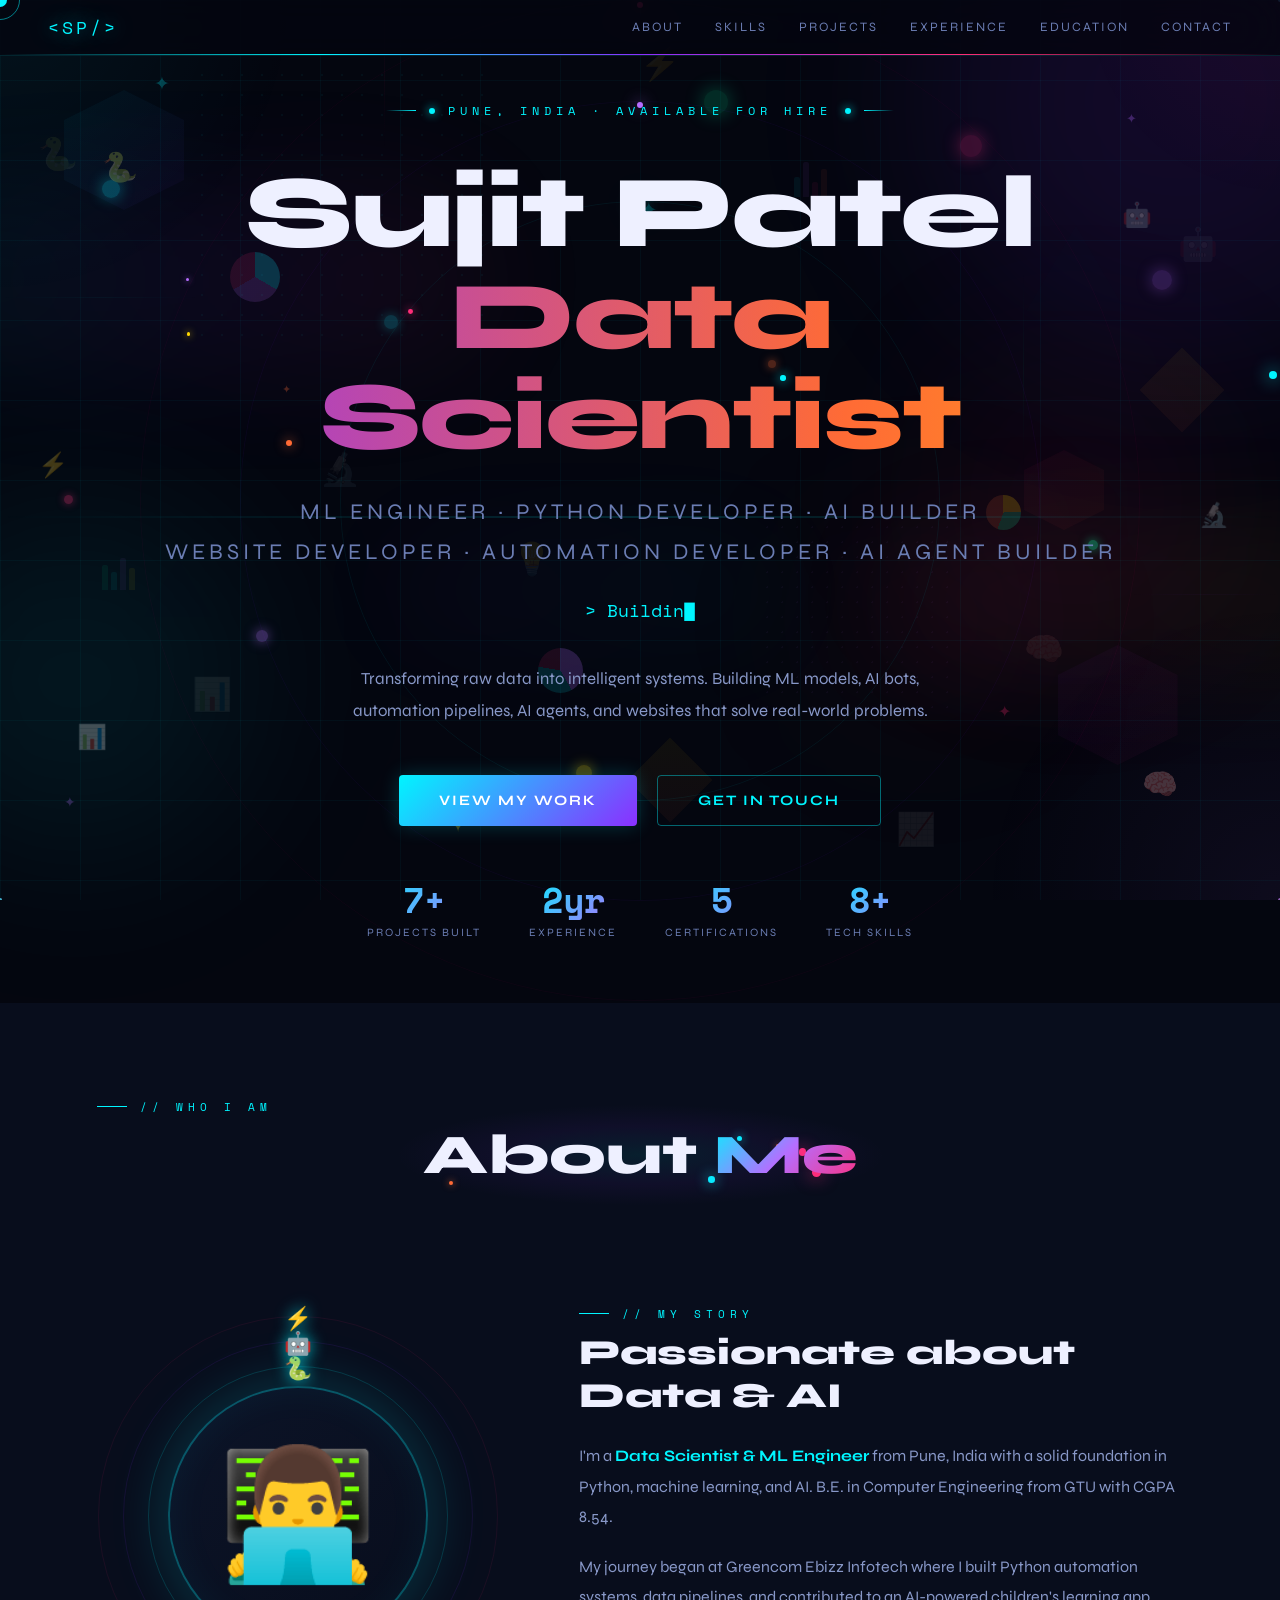
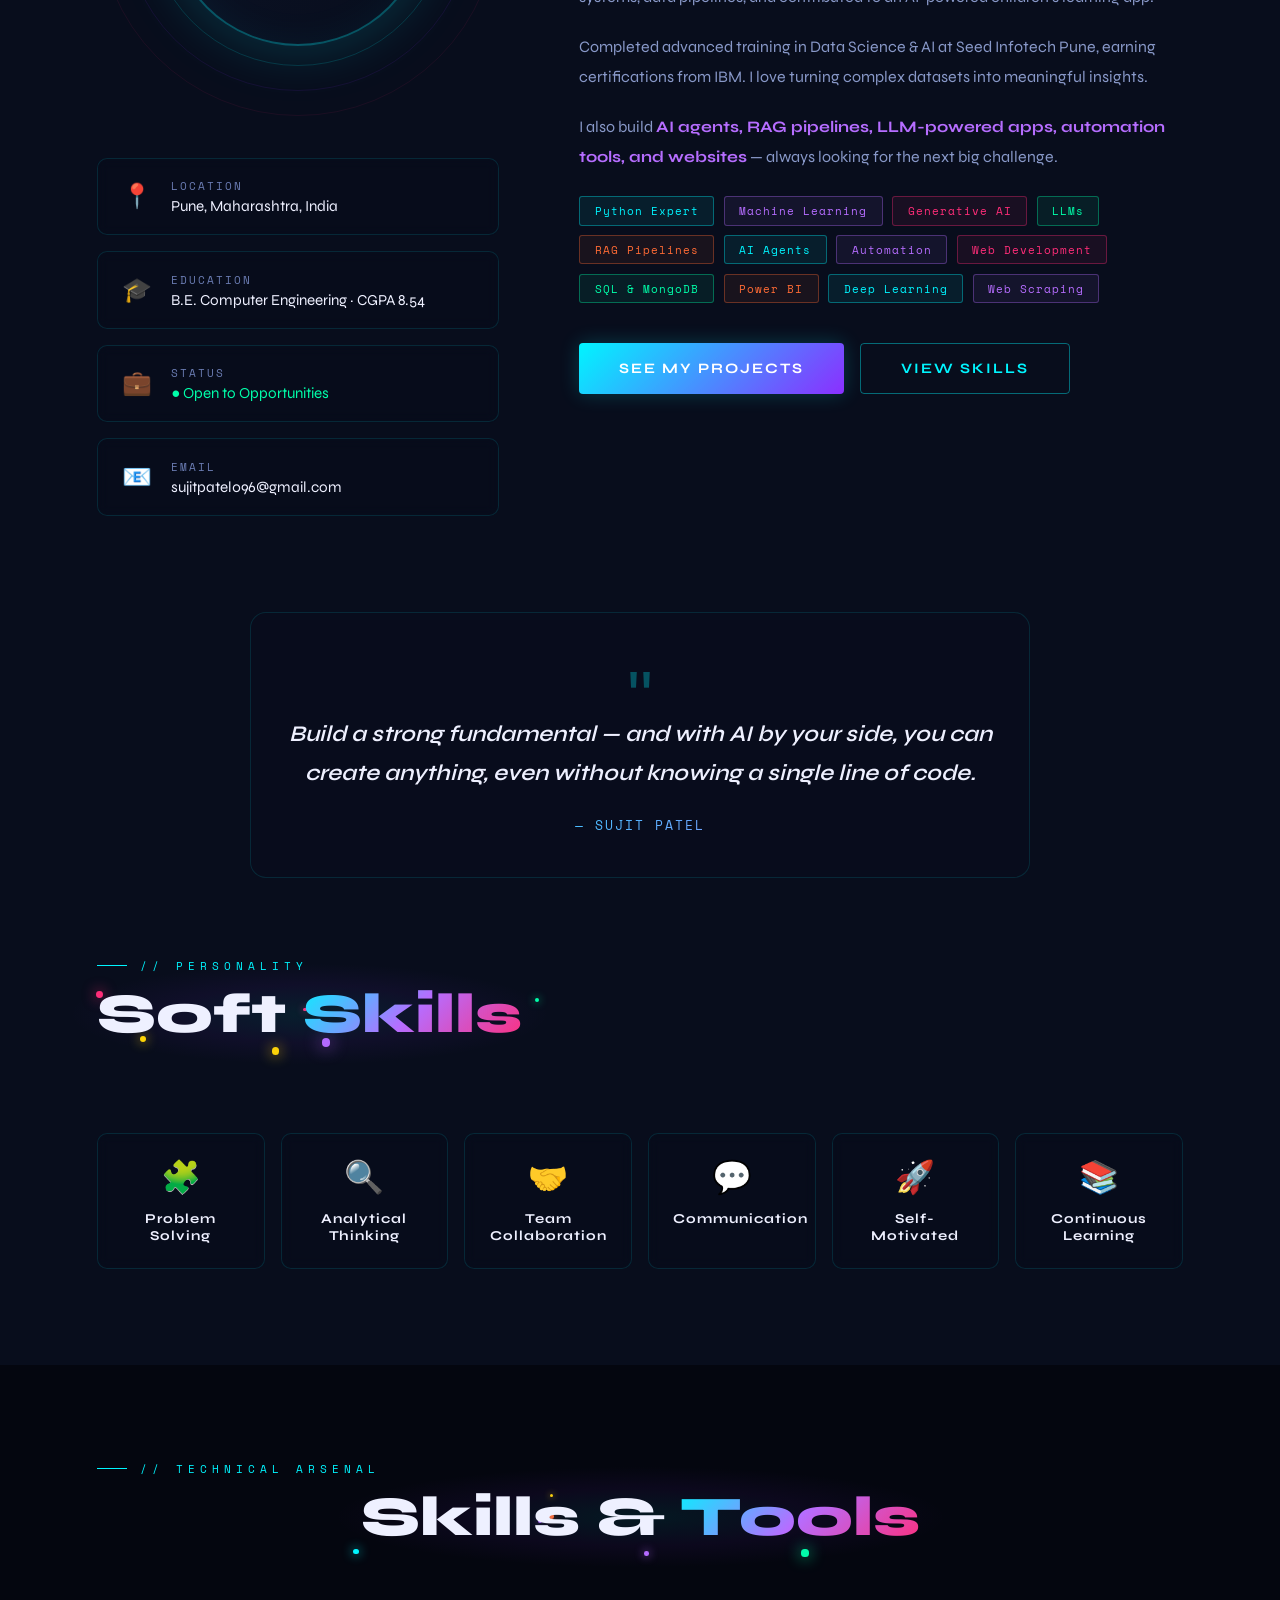
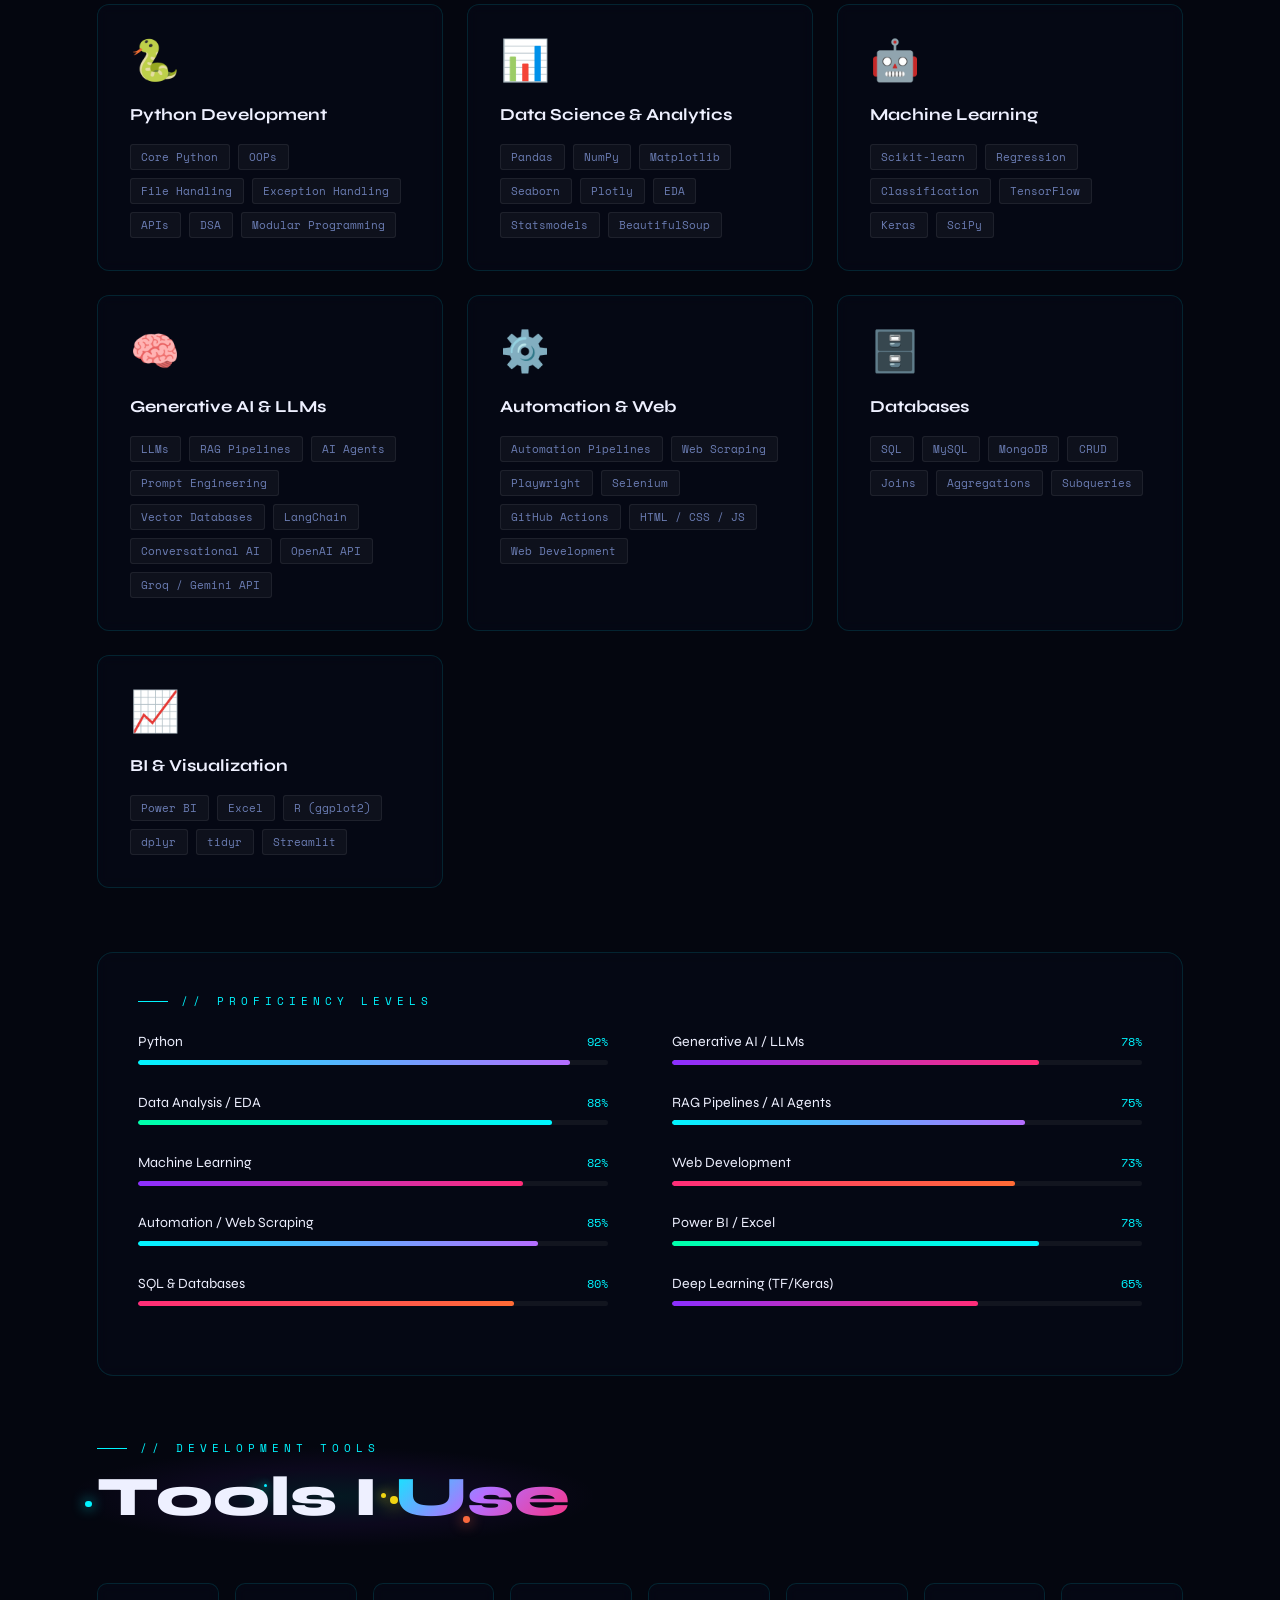
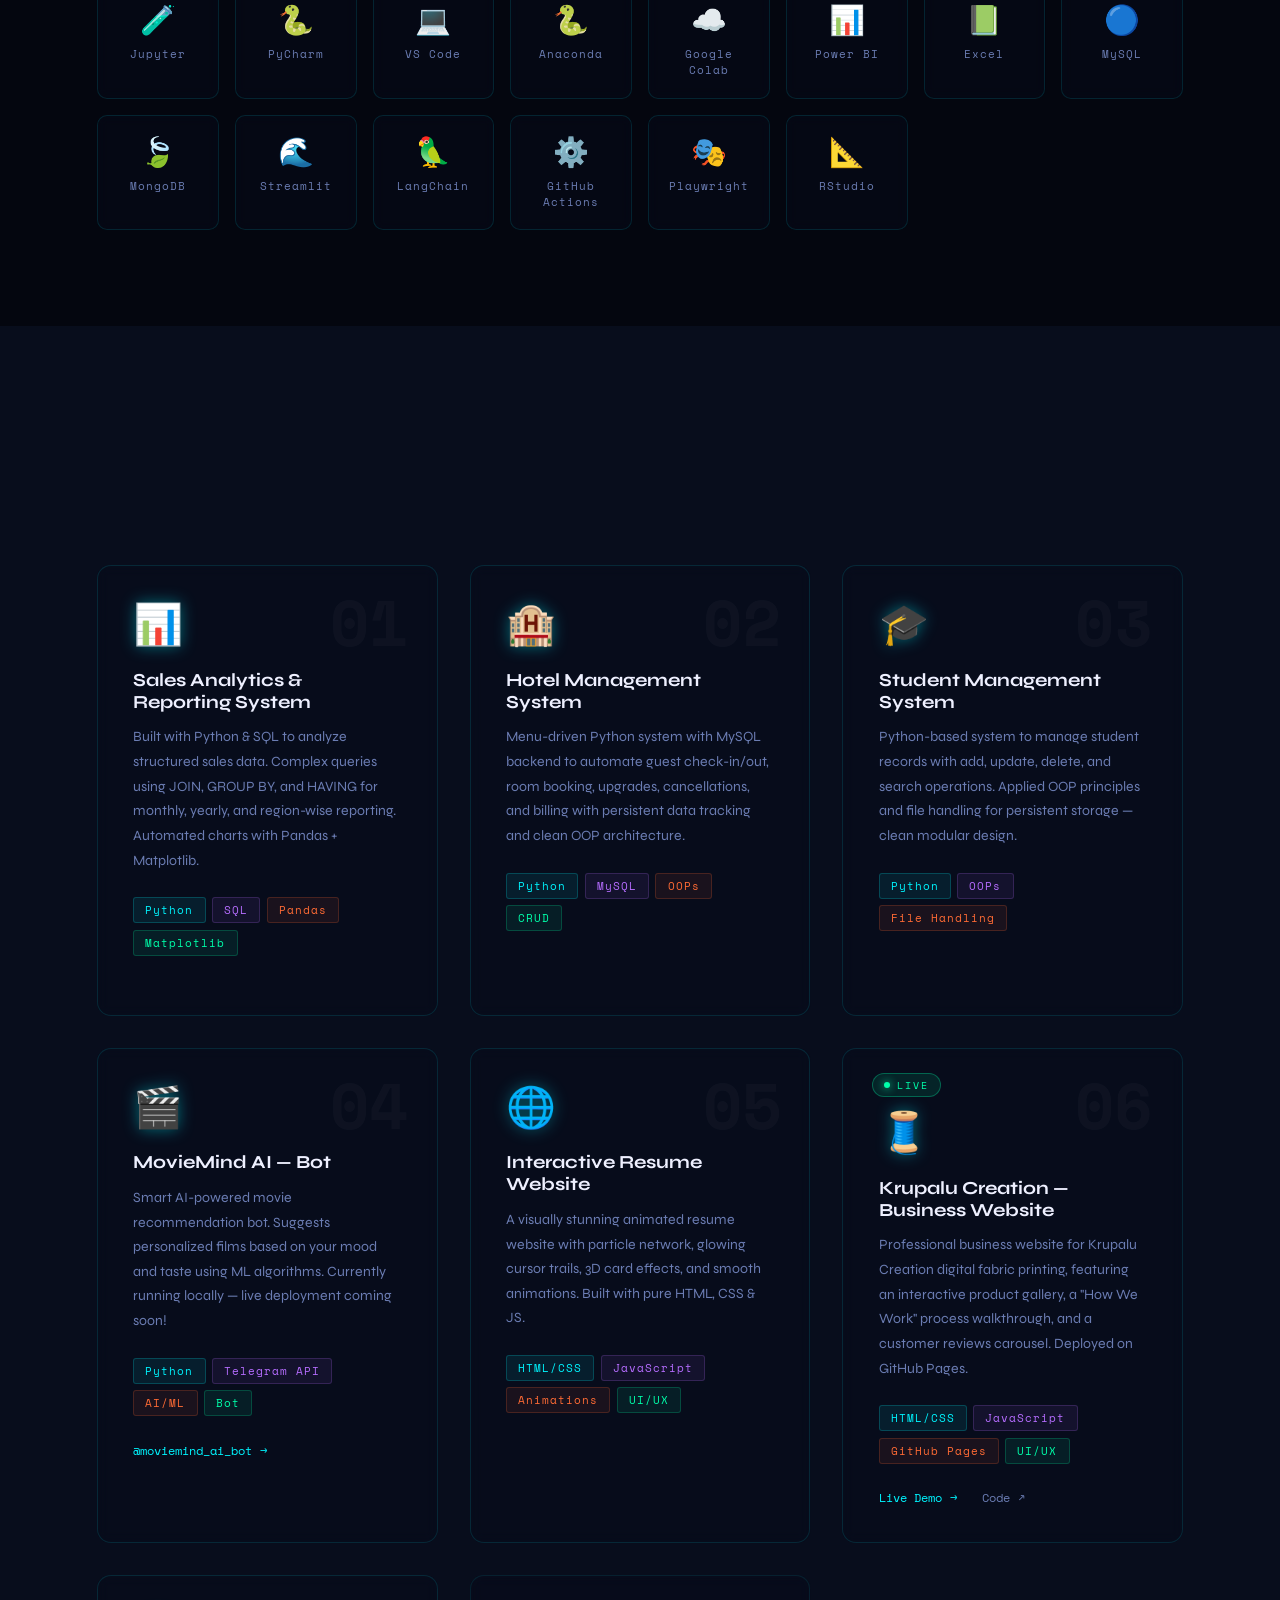
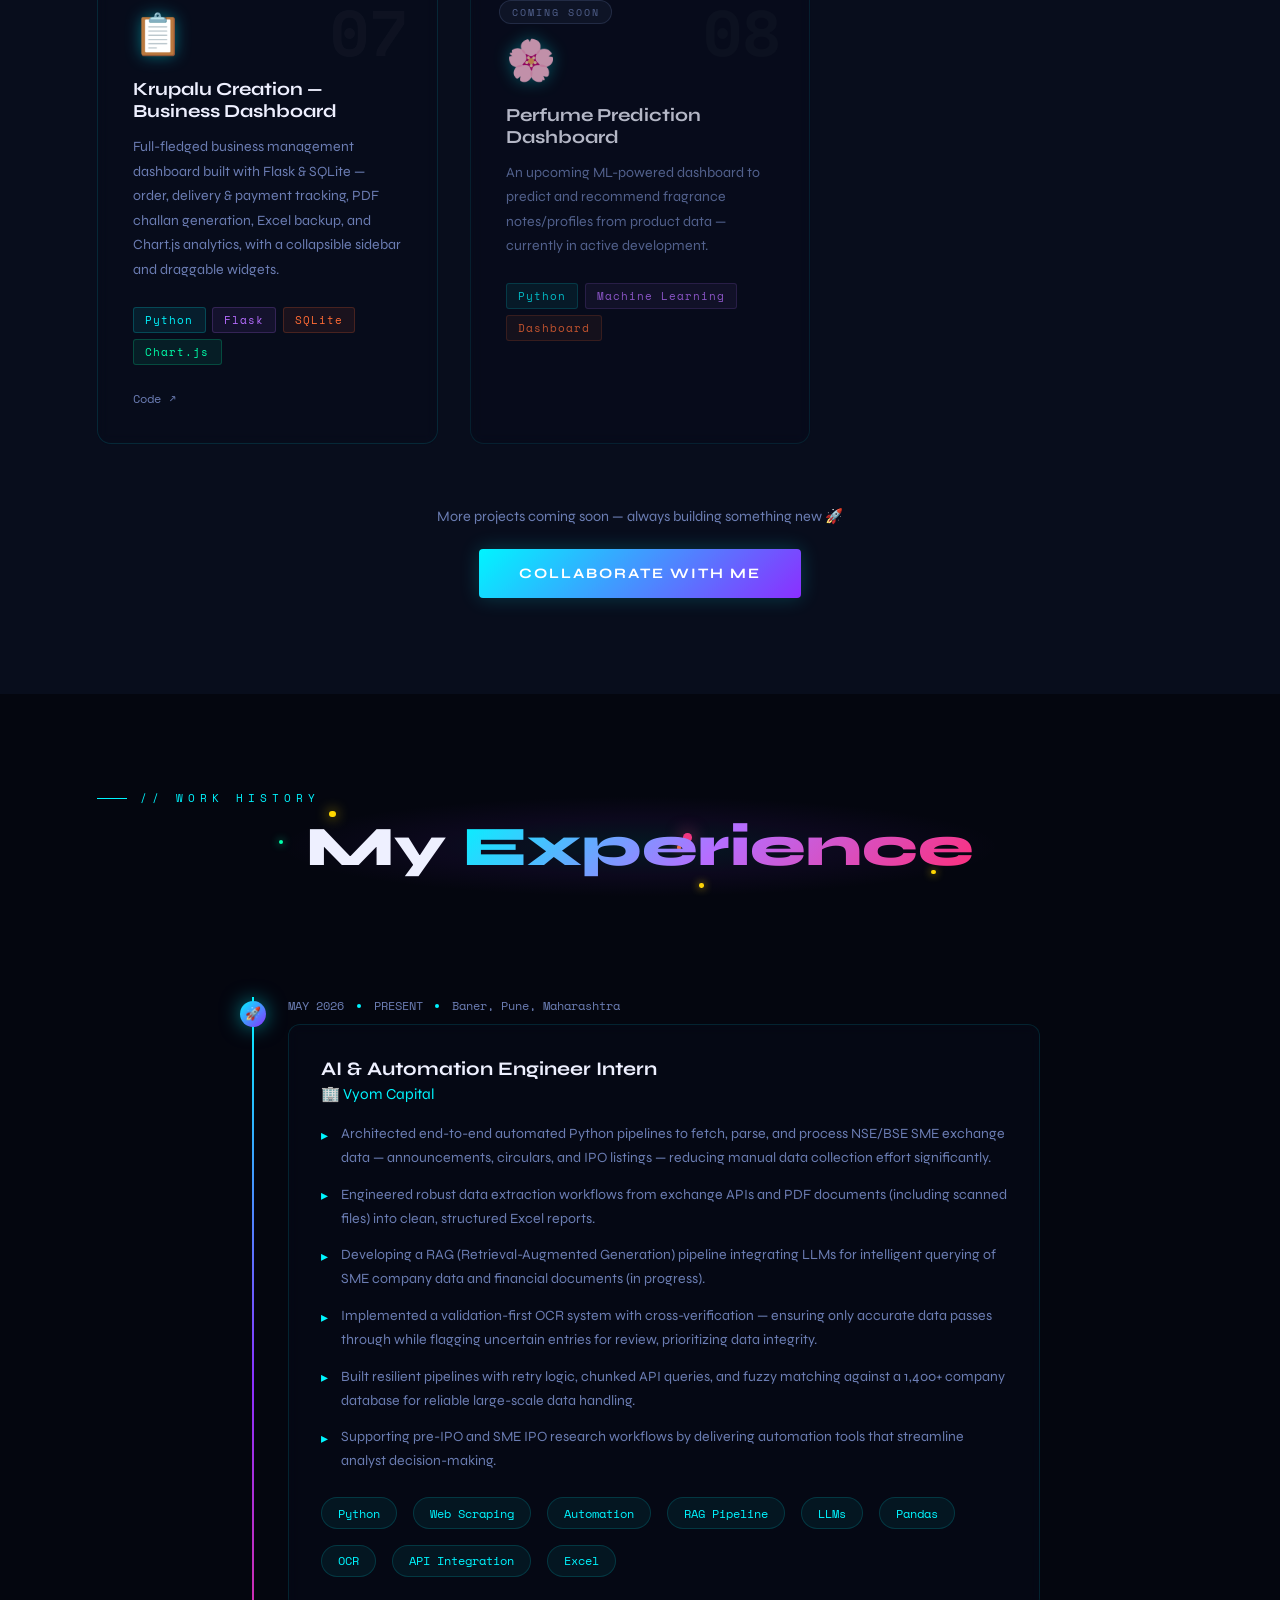
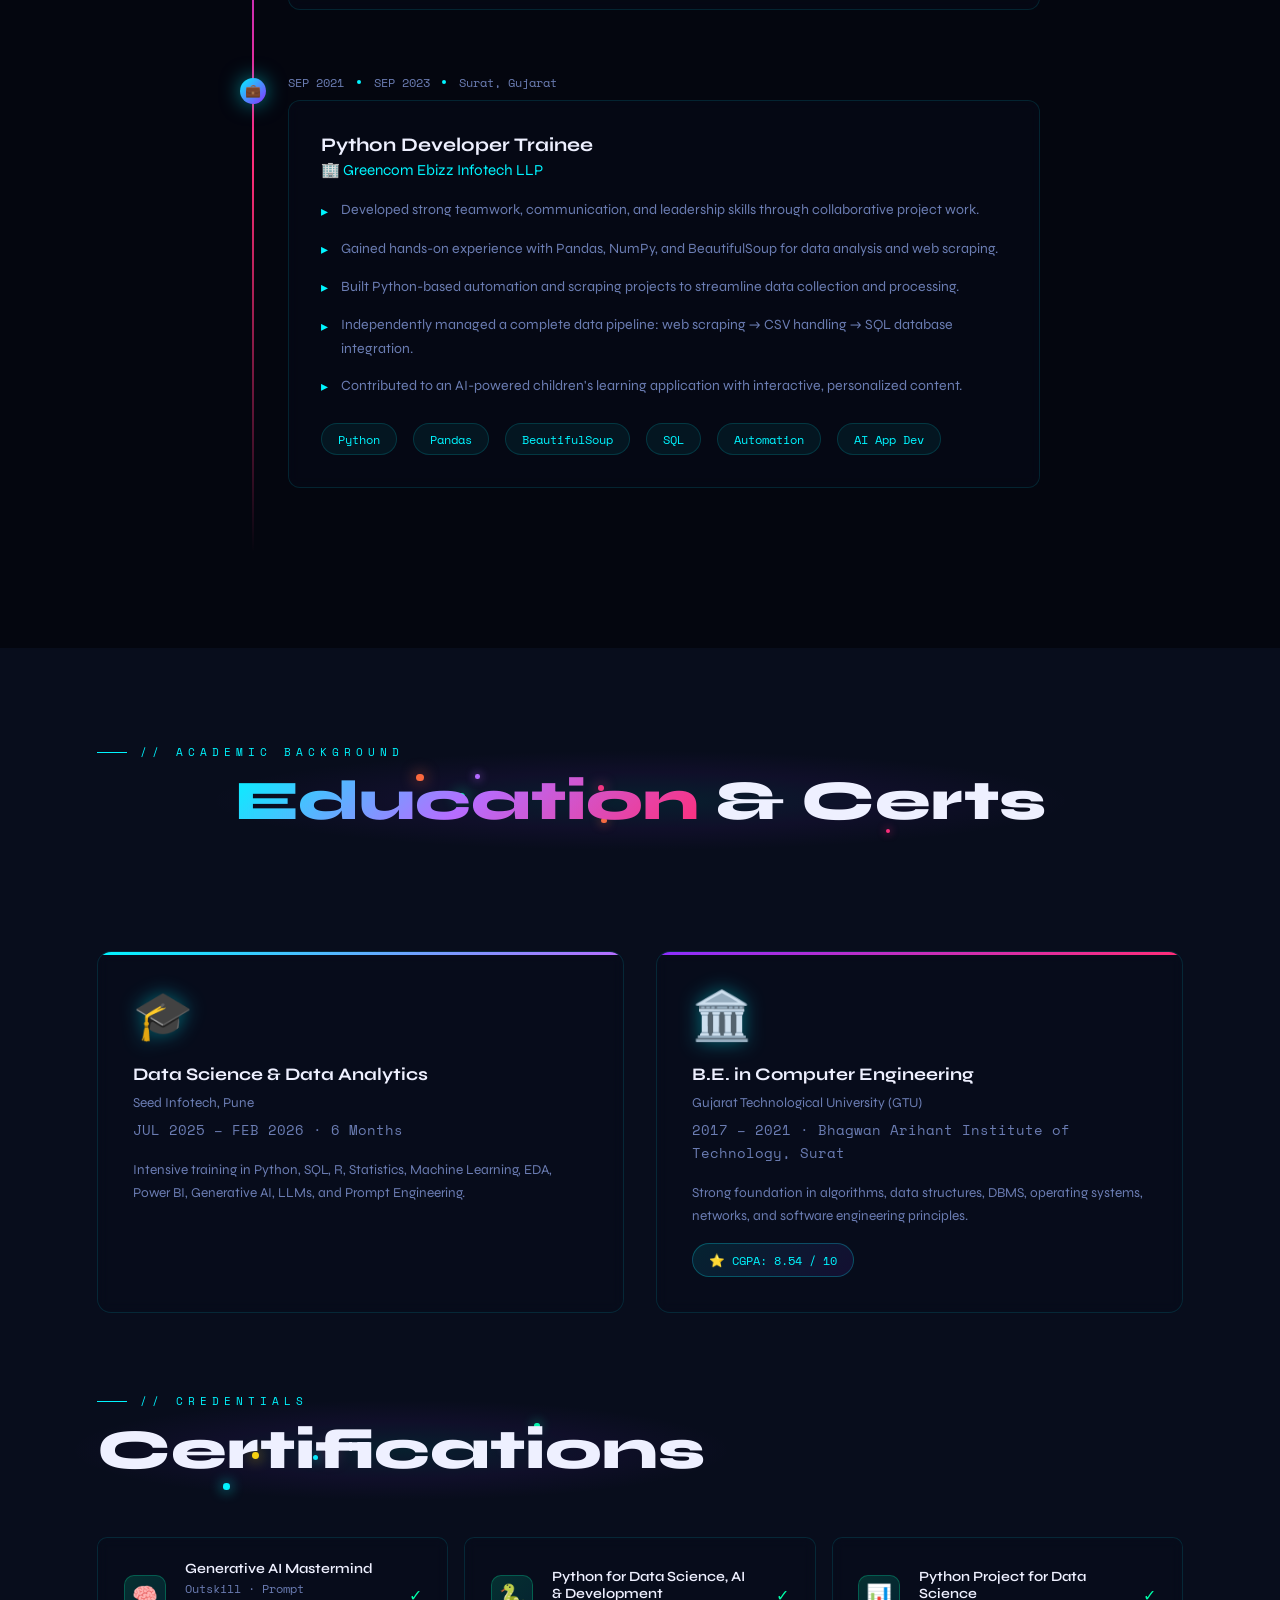
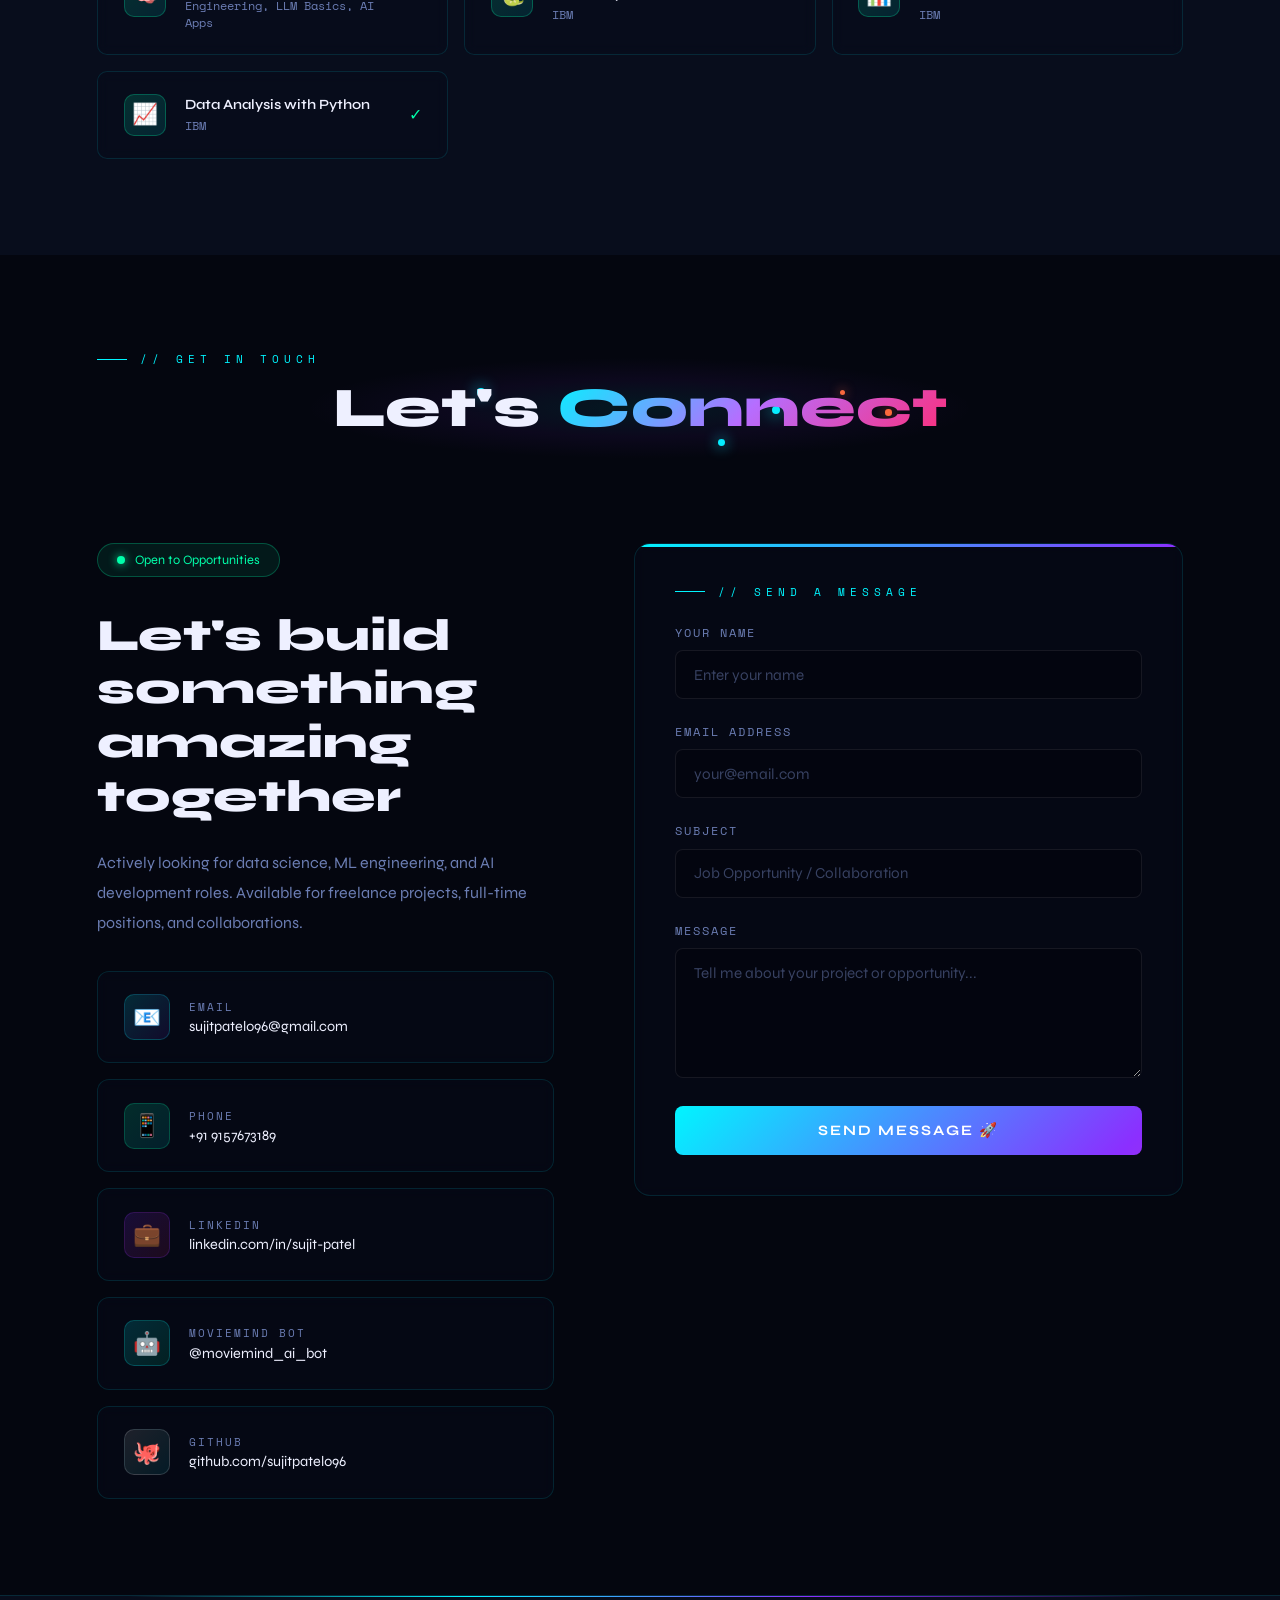
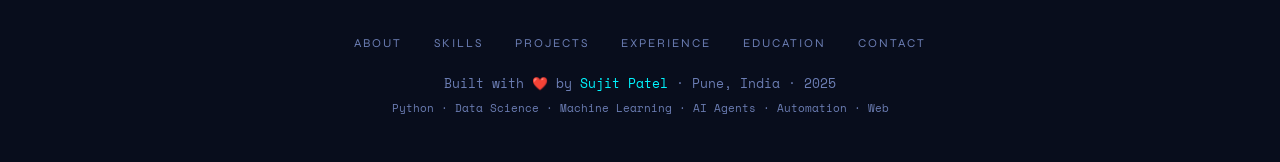
==== index.html @ 8b894622 "Update index.html Add quote section" ====
<!DOCTYPE html>
<html lang="en">
<head>
<meta charset="UTF-8">
<!-- FIX: lock zoom on mobile to stop pinch-zoom / cards zooming out -->
<meta name="viewport" content="width=device-width, initial-scale=1.0, maximum-scale=1.0, user-scalable=no, viewport-fit=cover">
<title>Sujit Patel — Data Scientist & ML Engineer</title>
<link rel="stylesheet" href="style.css">
<style>
  #hero { min-height:100vh;display:flex;align-items:center;justify-content:center;flex-direction:column;text-align:center;padding:6rem 1.5rem 4rem;position:relative;overflow:hidden;width:100%;max-width:100%; }
  .hero-rings { position:absolute;top:50%;left:50%;transform:translate(-50%,-50%);pointer-events:none;z-index:0; }
  .ring { position:absolute;border-radius:50%;border:1px solid;transform:translate(-50%,-50%); }
  .ring1 { width:600px;height:600px;border-color:rgba(0,245,255,0.06);animation:spin 40s linear infinite; }
  .ring2 { width:800px;height:800px;border-color:rgba(139,47,255,0.05);animation:spinReverse 55s linear infinite; }
  .ring3 { width:1000px;height:1000px;border-color:rgba(255,45,120,0.04);animation:spin 70s linear infinite; }
  .ring-dot { position:absolute;width:6px;height:6px;border-radius:50%;top:0;left:50%;transform:translateX(-50%); }
  .ring-dot-cyan { background:var(--cyan);box-shadow:0 0 15px var(--cyan),0 0 30px var(--cyan); }
  .ring-dot-violet { background:var(--violet2);box-shadow:0 0 15px var(--violet2); }
  .ring-dot-pink { background:var(--pink);box-shadow:0 0 15px var(--pink); }
  .scanline { position:absolute;left:0;right:0;height:2px;background:linear-gradient(90deg,transparent,rgba(0,245,255,0.15),transparent);animation:scanline 6s linear infinite;pointer-events:none;z-index:1; }
  .hero-content { position:relative;z-index:2;width:100%;max-width:100%; }
  .hero-eyebrow { font-family:'Space Mono',monospace;font-size:0.72rem;color:var(--cyan);letter-spacing:5px;text-transform:uppercase;display:inline-flex;align-items:center;gap:0.8rem;margin-bottom:2.5rem;animation:fadeInDown 0.8s ease both; }
  .hero-eyebrow::before,.hero-eyebrow::after { content:'';width:30px;height:1px;background:linear-gradient(90deg,transparent,var(--cyan)); }
  .hero-eyebrow::after { transform:scaleX(-1); }
  .eyebrow-dot { width:6px;height:6px;border-radius:50%;background:var(--cyan);box-shadow:0 0 10px var(--cyan);animation:pulse 2s ease infinite; }
  .hero-name { font-weight:800;line-height:1.05;margin-bottom:0.5rem;animation:fadeInUp 1s 0.2s ease both; }
  .hero-name .name-sujit { display:block;font-size:clamp(3rem,8vw,6.5rem);color:var(--text);letter-spacing:-2px; }
  /* FIX 1: Data & Scientist — SAME gradient */
  /* Data & Scientist — both cycle violet→orange→gold→cyan→violet→pink SLOWLY together */
  .hero-name .name-data,
  .hero-name .name-scientist {
    display:block;font-size:clamp(2.8rem,7.5vw,6rem);letter-spacing:-2px;
    background:linear-gradient(90deg,
      var(--violet),var(--orange),var(--gold),var(--cyan),var(--violet2),var(--pink),var(--violet)
    );
    -webkit-background-clip:text;-webkit-text-fill-color:transparent;background-clip:text;
    background-size:400% auto;
    animation:heroGradientCycle 20s linear infinite;
  }
  @keyframes heroGradientCycle {
    0%   { background-position: 0% center; }
    100% { background-position: 400% center; }
  }
  @keyframes gradientFlow { 0%{background-position:0% 50%}50%{background-position:100% 50%}100%{background-position:0% 50%} }
  .hero-role { font-size:clamp(0.85rem,2.5vw,1.4rem);color:var(--muted);letter-spacing:4px;text-transform:uppercase;margin:1.5rem 0;animation:fadeInUp 1s 0.4s ease both;line-height:1.8; }
  .hero-typed-wrap { margin:1rem 0 2.5rem;animation:fadeInUp 1s 0.5s ease both; }
  .hero-desc { max-width:600px;margin:0 auto 3rem;color:#8898c8;line-height:1.9;font-size:1.05rem;animation:fadeInUp 1s 0.6s ease both; }
  .hero-btns { display:flex;gap:1.2rem;justify-content:center;flex-wrap:wrap;animation:fadeInUp 1s 0.8s ease both;margin-bottom:3rem; }
  .hero-stats { display:flex;gap:3rem;justify-content:center;flex-wrap:wrap;animation:fadeInUp 1s 1s ease both; }
  .hero-stat { text-align:center; }
  .hero-stat .num { font-size:2.2rem;font-weight:800;font-family:'Space Mono',monospace;background:linear-gradient(135deg,var(--cyan),var(--violet2));-webkit-background-clip:text;-webkit-text-fill-color:transparent;background-clip:text; }
  .hero-stat .lbl { font-size:0.7rem;color:var(--muted);letter-spacing:2px;text-transform:uppercase; }
  .tech-float { position:absolute;font-size:1.5rem;animation:float 4s ease-in-out infinite;opacity:0.25;pointer-events:none; }
  .tf1{top:15%;left:8%;animation-delay:0s;font-size:1.8rem;} .tf2{top:20%;right:10%;animation-delay:-1s;} .tf3{bottom:25%;left:6%;animation-delay:-2s;} .tf4{bottom:20%;right:8%;animation-delay:-3s;font-size:1.8rem;} .tf5{top:45%;left:3%;animation-delay:-1.5s;} .tf6{top:50%;right:4%;animation-delay:-2.5s;}

  /* ABOUT */
  #about { background:var(--bg2);position:relative;z-index:1; }
  .about-grid { display:grid;grid-template-columns:1fr 1.5fr;gap:5rem;align-items:start;margin-top:4rem; }
  .avatar-circle { width:260px;height:260px;border-radius:50%;background:linear-gradient(135deg,var(--bg3),var(--bg2));border:2px solid rgba(0,245,255,0.3);display:flex;align-items:center;justify-content:center;font-size:8rem;position:absolute;top:50%;left:50%;transform:translate(-50%,-50%);box-shadow:0 0 60px rgba(0,245,255,0.2),inset 0 0 40px rgba(0,245,255,0.05);animation:avatarPulse 4s ease-in-out infinite;z-index:2; }
  @keyframes avatarPulse { 0%,100%{box-shadow:0 0 40px rgba(0,245,255,0.15)}50%{box-shadow:0 0 100px rgba(0,245,255,0.4)} }
  .orbit { position:absolute;top:50%;left:50%;border-radius:50%;border:1px solid; }
  .orbit1 { width:300px;height:300px;border-color:rgba(0,245,255,0.15);transform:translate(-50%,-50%);animation:spin 15s linear infinite; }
  .orbit2 { width:350px;height:350px;border-color:rgba(139,47,255,0.1);transform:translate(-50%,-50%);animation:spinReverse 22s linear infinite; }
  .orbit3 { width:400px;height:400px;border-color:rgba(255,45,120,0.08);transform:translate(-50%,-50%);animation:spin 30s linear infinite; }
  .orbit-icon { position:absolute;top:-12px;left:50%;transform:translateX(-50%);font-size:1.4rem;filter:drop-shadow(0 0 8px rgba(0,245,255,0.8)); }
  .info-card { background:rgba(8,13,28,0.8);border:1px solid var(--border);border-radius:10px;padding:1.2rem 1.5rem;margin-bottom:1rem;display:flex;align-items:center;gap:1.2rem;transition:border-color 0.3s,transform 0.3s; }
  .info-card:hover { border-color:rgba(0,245,255,0.3);transform:translateX(6px); }
  .info-icon { font-size:1.5rem;flex-shrink:0; }
  .info-label { font-size:0.68rem;color:var(--muted);letter-spacing:2px;text-transform:uppercase;margin-bottom:0.2rem;font-family:'Space Mono',monospace; }
  .info-value { font-size:0.95rem;color:var(--text); }
  .about-text p { color:#8898c8;line-height:1.9;font-size:1rem;margin-bottom:1.2rem; }
  .badges-wrap { display:flex;flex-wrap:wrap;gap:0.6rem;margin-top:1.5rem; }
  .badge-item { font-family:'Space Mono',monospace;font-size:0.68rem;padding:0.35rem 0.9rem;border-radius:3px;letter-spacing:1px;transition:transform 0.2s; }
  .badge-item:hover { transform:translateY(-2px); }
  .b-cyan{border:1px solid rgba(0,245,255,0.35);color:var(--cyan);background:rgba(0,245,255,0.07);}
  .b-violet{border:1px solid rgba(182,109,255,0.35);color:var(--violet2);background:rgba(182,109,255,0.07);}
  .b-pink{border:1px solid rgba(255,45,120,0.35);color:var(--pink);background:rgba(255,45,120,0.07);}
  .b-green{border:1px solid rgba(0,255,170,0.35);color:var(--green);background:rgba(0,255,170,0.07);}
  .b-orange{border:1px solid rgba(255,107,53,0.35);color:var(--orange);background:rgba(255,107,53,0.07);}
  .lang-row { display:flex;gap:1rem;flex-wrap:wrap;margin-top:2rem; }
  .lang-pill { background:rgba(8,13,28,0.8);border:1px solid var(--border);border-radius:50px;padding:0.6rem 1.5rem;font-size:0.85rem;transition:border-color 0.2s; }
  .lang-pill:hover { border-color:var(--cyan); }
  .soft-grid { display:grid;grid-template-columns:repeat(auto-fit,minmax(160px,1fr));gap:1rem;margin-top:2rem; }
  .soft-card { background:rgba(8,13,28,0.8);border:1px solid var(--border);border-radius:10px;padding:1.5rem;text-align:center;transition:transform 0.3s,border-color 0.3s; }
  .soft-card:hover { transform:translateY(-5px);border-color:rgba(139,47,255,0.4); }
  .soft-icon { font-size:2rem;margin-bottom:0.8rem;display:block; }
  .soft-card h4 { font-size:0.85rem;color:var(--text);letter-spacing:1px; }

  /* SKILLS */
  #skills { background:var(--bg);position:relative;z-index:1; }
  .skills-grid { display:grid;grid-template-columns:repeat(auto-fit,minmax(300px,1fr));gap:1.5rem;margin-bottom:4rem; }
  .skill-card { background:var(--card);border:1px solid var(--border);border-radius:12px;padding:2rem;position:relative;overflow:hidden;transition:transform 0.4s,border-color 0.3s,box-shadow 0.4s; }
  .skill-card::before { content:'';position:absolute;top:0;left:0;right:0;height:3px;background:var(--grad);transform:scaleX(0);transform-origin:left;transition:transform 0.5s; }
  .skill-card:hover::before { transform:scaleX(1); }
  .skill-card:hover { transform:translateY(-8px);border-color:rgba(0,245,255,0.25);box-shadow:0 25px 70px rgba(0,0,0,0.5); }
  .skill-card[data-color="cyan"]{--grad:linear-gradient(90deg,var(--cyan),var(--violet2));}
  .skill-card[data-color="violet"]{--grad:linear-gradient(90deg,var(--violet),var(--pink));}
  .skill-card[data-color="pink"]{--grad:linear-gradient(90deg,var(--pink),var(--orange));}
  .skill-icon-big { font-size:2.5rem;margin-bottom:1.2rem;display:block; }
  .skill-card h3 { font-size:1.05rem;font-weight:700;margin-bottom:1.2rem;color:var(--text); }
  .skill-tags { display:flex;flex-wrap:wrap;gap:0.5rem; }
  .s-tag { font-size:0.68rem;padding:0.25rem 0.65rem;background:rgba(255,255,255,0.04);border:1px solid rgba(255,255,255,0.07);border-radius:3px;color:var(--muted);font-family:'Space Mono',monospace;transition:border-color 0.2s,color 0.2s; }
  .s-tag:hover { border-color:rgba(0,245,255,0.3);color:var(--cyan); }
  .bars-section { background:rgba(8,13,28,0.6);border:1px solid var(--border);border-radius:16px;padding:2.5rem;margin-bottom:4rem; }
  .bars-grid { display:grid;grid-template-columns:1fr 1fr;gap:0 4rem; }
  .skill-bar-item { margin-bottom:1.8rem; }
  .skill-bar-header { display:flex;justify-content:space-between;align-items:center;margin-bottom:0.6rem; }
  .skill-bar-name { font-size:0.88rem;color:var(--text); }
  .skill-bar-pct { font-family:'Space Mono',monospace;font-size:0.75rem;color:var(--cyan); }
  .skill-bar-bg { background:rgba(255,255,255,0.05);border-radius:3px;height:5px;overflow:hidden; }
  .skill-bar-fill { height:5px;border-radius:3px;width:0;transition:width 1.8s cubic-bezier(0.16,1,0.3,1); }
  .fill-cyan{background:linear-gradient(90deg,var(--cyan),var(--violet2));}
  .fill-violet{background:linear-gradient(90deg,var(--violet),var(--pink));}
  .fill-pink{background:linear-gradient(90deg,var(--pink),var(--orange));}
  .fill-green{background:linear-gradient(90deg,var(--green),var(--cyan));}
  .tools-grid { display:grid;grid-template-columns:repeat(auto-fill,minmax(110px,1fr));gap:1rem; }
  .tool-item { background:rgba(8,13,28,0.8);border:1px solid var(--border);border-radius:10px;padding:1.2rem 0.8rem;text-align:center;transition:transform 0.3s,border-color 0.3s,box-shadow 0.3s; }
  .tool-item:hover { transform:translateY(-6px) scale(1.05);border-color:rgba(0,245,255,0.35);box-shadow:0 15px 40px rgba(0,0,0,0.4); }
  .tool-icon { font-size:1.8rem;display:block;margin-bottom:0.5rem; }
  .tool-name { font-size:0.68rem;color:var(--muted);font-family:'Space Mono',monospace;letter-spacing:1px; }

  /* PROJECTS */
  #projects { background:var(--bg2);position:relative;z-index:1; }
  .projects-grid { display:grid;grid-template-columns:repeat(auto-fit,minmax(320px,1fr));gap:2rem; }
  .project-card { background:var(--card);border:1px solid var(--border);border-radius:14px;padding:2.2rem;position:relative;overflow:hidden;transition:transform 0.4s cubic-bezier(0.16,1,0.3,1),box-shadow 0.4s,border-color 0.3s; }
  .project-card::before { content:'';position:absolute;top:0;left:0;right:0;height:3px;background:var(--grad);transform:scaleX(0);transform-origin:left;transition:transform 0.5s; }
  .project-card:hover::before { transform:scaleX(1); }
  .project-card:hover { transform:translateY(-12px) rotateX(2deg) rotateY(-1deg);box-shadow:0 40px 100px rgba(0,0,0,0.6),0 0 40px rgba(0,245,255,0.08);border-color:rgba(0,245,255,0.25); }
  .project-card[data-glow="cyan"]{--grad:linear-gradient(90deg,var(--cyan),var(--violet2));}
  .project-card[data-glow="violet"]{--grad:linear-gradient(90deg,var(--violet),var(--pink));}
  .project-card[data-glow="pink"]{--grad:linear-gradient(90deg,var(--pink),var(--orange));}
  .project-card[data-glow="green"]{--grad:linear-gradient(90deg,var(--green),var(--cyan));}
  .project-card[data-glow="gold"]{--grad:linear-gradient(90deg,var(--gold),var(--orange));}
  .project-num { position:absolute;top:1.5rem;right:1.8rem;font-family:'Space Mono',monospace;font-size:4rem;font-weight:700;color:rgba(255,255,255,0.03);line-height:1;pointer-events:none; }
  .project-emoji { font-size:2.5rem;margin-bottom:1.2rem;display:block;filter:drop-shadow(0 0 8px rgba(0,245,255,0.4));transition:transform 0.3s; }
  .project-card:hover .project-emoji { transform:scale(1.2) rotate(-5deg); }
  .project-card h3 { font-size:1.15rem;font-weight:700;margin-bottom:0.8rem;color:var(--text); }
  .project-card p { color:#6b7db3;font-size:0.88rem;line-height:1.75;margin-bottom:1.5rem; }
  .project-tags { display:flex;flex-wrap:wrap;gap:0.4rem;margin-bottom:1.5rem; }
  .project-link { display:inline-flex;align-items:center;gap:0.5rem;color:var(--cyan);font-size:0.78rem;font-family:'Space Mono',monospace;text-decoration:none;cursor:none;transition:gap 0.3s,color 0.2s; }
  .project-link:hover { gap:1rem;color:var(--violet2); }
  .project-link::after { content:'→'; }
  .featured-badge { position:absolute;top:1.5rem;left:1.8rem;font-size:0.6rem;font-family:'Space Mono',monospace;letter-spacing:2px;text-transform:uppercase;padding:0.25rem 0.7rem;border-radius:50px;background:linear-gradient(135deg,rgba(0,245,255,0.15),rgba(139,47,255,0.15));border:1px solid rgba(0,245,255,0.3);color:var(--cyan); }
  /* Live/soon badges + secondary (code) link + multi-link row for real-world projects */
  .live-badge { position:absolute;top:1.5rem;left:1.8rem;font-size:0.6rem;font-family:'Space Mono',monospace;letter-spacing:2px;text-transform:uppercase;padding:0.25rem 0.7rem;border-radius:50px;background:rgba(0,255,170,0.1);border:1px solid rgba(0,255,170,0.3);color:var(--green);display:inline-flex;align-items:center;gap:0.4rem; }
  .live-badge::before { content:'';width:6px;height:6px;border-radius:50%;background:var(--green);box-shadow:0 0 8px var(--green);animation:pulse 2s ease infinite; }
  .soon-badge { position:absolute;top:1.5rem;left:1.8rem;font-size:0.6rem;font-family:'Space Mono',monospace;letter-spacing:2px;text-transform:uppercase;padding:0.25rem 0.7rem;border-radius:50px;background:rgba(107,125,179,0.1);border:1px solid rgba(107,125,179,0.3);color:var(--muted); }
  .project-card.upcoming { opacity:0.75; }
  .project-card.upcoming:hover { transform:translateY(-4px); box-shadow:none; }
  .project-links-row { display:flex;align-items:center;gap:1.6rem;flex-wrap:wrap; }
  .project-link-code { display:inline-flex;align-items:center;gap:0.5rem;color:var(--muted);font-size:0.78rem;font-family:'Space Mono',monospace;text-decoration:none;cursor:none;transition:gap 0.3s,color 0.2s; }
  .project-link-code:hover { gap:1rem;color:var(--text); }
  .project-link-code::after { content:'↗'; }
  /* Personal philosophy quote block */
  .quote-block { text-align:center;max-width:780px;margin:5rem auto 0;padding:3rem 2.2rem 2.6rem;position:relative;background:rgba(8,13,28,0.5);border:1px solid var(--border);border-radius:16px;transition:border-color 0.3s,transform 0.3s; }
  .quote-block:hover { border-color:rgba(0,245,255,0.3);transform:translateY(-4px); }
  .quote-mark { font-family:'Clash Display',sans-serif;font-size:4.5rem;line-height:1;color:var(--cyan);opacity:0.3;display:block;margin-bottom:-1.2rem; }
  .quote-text { font-size:clamp(1.05rem,2.1vw,1.4rem);font-weight:600;line-height:1.75;color:var(--text);font-style:italic; }
  .quote-author { margin-top:1.5rem;font-family:'Space Mono',monospace;font-size:0.8rem;letter-spacing:2px;text-transform:uppercase;background:linear-gradient(135deg,var(--cyan),var(--violet2));-webkit-background-clip:text;-webkit-text-fill-color:transparent;background-clip:text; }

  /* EXPERIENCE */
  #experience { background:var(--bg);position:relative;z-index:1; }
  .timeline { position:relative;padding-left:3rem;max-width:800px;margin:0 auto; }
  .timeline::before { content:'';position:absolute;left:12px;top:0;bottom:0;width:2px;background:linear-gradient(to bottom,var(--cyan),var(--violet),var(--pink),transparent); }
  .timeline-item { position:relative;padding-bottom:4rem; }
  .timeline-dot-wrap { position:absolute;left:-3rem;top:4px;display:flex;align-items:center;justify-content:center; }
  .timeline-dot { width:26px;height:26px;border-radius:50%;background:linear-gradient(135deg,var(--cyan),var(--violet));display:flex;align-items:center;justify-content:center;font-size:0.8rem;box-shadow:0 0 20px rgba(0,245,255,0.5);animation:dotPulse 3s ease infinite; }
  @keyframes dotPulse { 0%,100%{box-shadow:0 0 15px rgba(0,245,255,0.4)}50%{box-shadow:0 0 30px rgba(0,245,255,0.8),0 0 60px rgba(0,245,255,0.3)} }
  .timeline-meta { font-family:'Space Mono',monospace;font-size:0.72rem;color:var(--muted);margin-bottom:0.6rem;display:flex;align-items:center;gap:0.8rem;flex-wrap:wrap; }
  .meta-dot { width:4px;height:4px;border-radius:50%;background:var(--cyan); }
  .timeline-card { background:var(--card);border:1px solid var(--border);border-radius:12px;padding:2rem;transition:border-color 0.3s,transform 0.3s,box-shadow 0.3s; }
  .timeline-card:hover { border-color:rgba(0,245,255,0.25);transform:translateY(-4px);box-shadow:0 20px 60px rgba(0,0,0,0.4); }
  .timeline-title { font-size:1.2rem;font-weight:700;margin-bottom:0.3rem;color:var(--text); }
  .timeline-org { color:var(--cyan);font-size:0.95rem;margin-bottom:1.2rem;display:flex;align-items:center;gap:0.5rem; }
  .timeline-list { list-style:none; }
  .timeline-list li { display:flex;gap:0.8rem;color:#6b7db3;font-size:0.88rem;line-height:1.7;margin-bottom:0.8rem; }
  .timeline-list li::before { content:'▸';color:var(--cyan);flex-shrink:0;margin-top:0.1rem; }
  .highlights { display:flex;gap:1rem;flex-wrap:wrap;margin-top:1.5rem; }
  .highlight-pill { background:rgba(0,245,255,0.06);border:1px solid rgba(0,245,255,0.15);border-radius:50px;padding:0.4rem 1rem;font-size:0.72rem;color:var(--cyan);font-family:'Space Mono',monospace; }

  /* EDUCATION */
  #education { background:var(--bg2);position:relative;z-index:1; }
  .edu-grid { display:grid;grid-template-columns:repeat(auto-fit,minmax(320px,1fr));gap:2rem;margin-bottom:5rem; }
  .edu-card { background:var(--card);border:1px solid var(--border);border-radius:14px;padding:2.2rem;position:relative;overflow:hidden;transition:transform 0.4s,border-color 0.3s,box-shadow 0.4s; }
  .edu-card::before { content:'';position:absolute;top:0;left:0;right:0;height:3px;background:var(--grad); }
  .edu-card:hover { transform:translateY(-10px);border-color:rgba(0,245,255,0.25);box-shadow:0 30px 80px rgba(0,0,0,0.5); }
  .edu-card[data-c="cyan"]{--grad:linear-gradient(90deg,var(--cyan),var(--violet2));}
  .edu-card[data-c="violet"]{--grad:linear-gradient(90deg,var(--violet),var(--pink));}
  .edu-icon-big { font-size:3rem;display:block;margin-bottom:1.2rem;filter:drop-shadow(0 0 10px rgba(0,245,255,0.4)); }
  .edu-card h3 { font-size:1.1rem;font-weight:700;margin-bottom:0.4rem; }
  .edu-org { color:var(--cyan);font-size:0.88rem;margin-bottom:0.3rem; }
  .edu-period { font-family:'Space Mono',monospace;font-size:0.7rem;color:var(--muted);margin-bottom:1rem; }
  .edu-card p { color:#6b7db3;font-size:0.85rem;line-height:1.7; }
  .cgpa-badge { display:inline-flex;align-items:center;gap:0.5rem;background:linear-gradient(135deg,rgba(0,245,255,0.1),rgba(139,47,255,0.1));border:1px solid rgba(0,245,255,0.25);border-radius:50px;padding:0.4rem 1rem;font-family:'Space Mono',monospace;font-size:0.78rem;color:var(--cyan);margin-top:1rem; }
  .certs-grid { display:grid;grid-template-columns:repeat(auto-fit,minmax(280px,1fr));gap:1rem; }
  .cert-card { background:var(--card);border:1px solid var(--border);border-radius:10px;padding:1.4rem 1.6rem;display:flex;align-items:center;gap:1.2rem;transition:border-color 0.3s,transform 0.3s,box-shadow 0.3s; }
  .cert-card:hover { border-color:rgba(0,255,170,0.35);transform:translateX(6px);box-shadow:0 10px 40px rgba(0,0,0,0.3); }
  .cert-icon { width:42px;height:42px;border-radius:10px;background:linear-gradient(135deg,rgba(0,255,170,0.15),rgba(0,245,255,0.1));border:1px solid rgba(0,255,170,0.25);display:flex;align-items:center;justify-content:center;font-size:1.3rem;flex-shrink:0; }
  .cert-name { font-size:0.88rem;color:var(--text);font-weight:600;margin-bottom:0.2rem; }
  .cert-issuer { font-size:0.72rem;color:var(--muted);font-family:'Space Mono',monospace; }
  .cert-check { color:var(--green);font-size:1rem;margin-left:auto;flex-shrink:0; }

  /* CONTACT */
  #contact { background:var(--bg);position:relative;z-index:1; }
  .contact-layout { display:grid;grid-template-columns:1fr 1.2fr;gap:5rem;align-items:start;margin-top:3rem; }
  .contact-intro h2 { font-size:clamp(1.8rem,4vw,2.8rem);font-weight:800;line-height:1.2;margin-bottom:1.5rem; }
  .contact-intro p { color:#6b7db3;font-size:1rem;line-height:1.9;margin-bottom:2rem; }
  .contact-cards-list { display:flex;flex-direction:column;gap:1rem; }
  .c-card { background:var(--card);border:1px solid var(--border);border-radius:12px;padding:1.4rem 1.6rem;display:flex;align-items:center;gap:1.2rem;transition:border-color 0.3s,transform 0.3s,box-shadow 0.3s;text-decoration:none;cursor:none; }
  .c-card:hover { border-color:rgba(0,245,255,0.35);transform:translateX(8px);box-shadow:0 15px 50px rgba(0,0,0,0.4); }
  .c-icon { width:46px;height:46px;border-radius:10px;display:flex;align-items:center;justify-content:center;font-size:1.4rem;flex-shrink:0; }
  .ci-email{background:linear-gradient(135deg,rgba(0,245,255,0.15),rgba(139,47,255,0.1));border:1px solid rgba(0,245,255,0.2);}
  .ci-phone{background:linear-gradient(135deg,rgba(0,255,170,0.15),rgba(0,245,255,0.1));border:1px solid rgba(0,255,170,0.2);}
  .ci-linkedin{background:linear-gradient(135deg,rgba(139,47,255,0.15),rgba(255,45,120,0.1));border:1px solid rgba(139,47,255,0.2);}
  .ci-telegram{background:linear-gradient(135deg,rgba(0,245,255,0.15),rgba(0,255,170,0.1));border:1px solid rgba(0,245,255,0.2);}
  .c-label { font-size:0.68rem;color:var(--muted);letter-spacing:2px;text-transform:uppercase;font-family:'Space Mono',monospace;margin-bottom:0.2rem; }
  .c-value { font-size:0.9rem;color:var(--text);transition:color 0.2s; }
  .c-card:hover .c-value { color:var(--cyan); }
  .contact-form-wrap { background:var(--card);border:1px solid var(--border);border-radius:16px;padding:2.5rem;position:relative;overflow:hidden; }
  .contact-form-wrap::before { content:'';position:absolute;top:0;left:0;right:0;height:3px;background:linear-gradient(90deg,var(--cyan),var(--violet),var(--pink));animation:borderFlow 4s ease infinite;background-size:200% auto; }
  .form-group { margin-bottom:1.5rem; }
  .form-label { display:block;font-size:0.72rem;color:var(--muted);letter-spacing:2px;text-transform:uppercase;font-family:'Space Mono',monospace;margin-bottom:0.6rem; }
  .form-input { width:100%;background:rgba(4,6,15,0.8);border:1px solid rgba(255,255,255,0.08);border-radius:8px;padding:0.9rem 1.1rem;color:var(--text);font-family:'Syne',sans-serif;font-size:0.95rem;transition:border-color 0.3s,box-shadow 0.3s;outline:none;cursor:none; }
  .form-input:focus { border-color:rgba(0,245,255,0.4);box-shadow:0 0 0 3px rgba(0,245,255,0.08); }
  .form-input::placeholder { color:rgba(107,125,179,0.5); }
  textarea.form-input { resize:vertical;min-height:130px; }
  .form-submit { width:100%;background:linear-gradient(135deg,var(--cyan),var(--violet),var(--pink));border:none;border-radius:8px;padding:1rem;color:#fff;font-family:'Syne',sans-serif;font-size:0.9rem;font-weight:700;letter-spacing:2px;text-transform:uppercase;cursor:none;transition:transform 0.3s,box-shadow 0.3s;background-size:200% auto;animation:borderFlow 4s linear infinite; }
  .form-submit:hover { transform:translateY(-3px);box-shadow:0 0 40px rgba(0,245,255,0.4); }
  .avail-badge { display:inline-flex;align-items:center;gap:0.6rem;background:rgba(0,255,170,0.08);border:1px solid rgba(0,255,170,0.25);border-radius:50px;padding:0.5rem 1.2rem;margin-bottom:2rem;font-size:0.8rem;color:var(--green); }
  .avail-dot { width:8px;height:8px;border-radius:50%;background:var(--green);box-shadow:0 0 10px var(--green);animation:pulse 2s ease infinite; }

  @media(max-width:768px) {
    #hero { padding:5rem 1.2rem 3rem; }
    .about-grid,.contact-layout{grid-template-columns:1fr;gap:3rem;}
    .orbit1{width:260px;height:260px;}.orbit2{width:310px;height:310px;}.orbit3{display:none;}
    .bars-grid{grid-template-columns:1fr;}
    .hero-stats{gap:1.5rem 2rem;}
    .skills-grid,.projects-grid,.edu-grid,.certs-grid{grid-template-columns:1fr;}
    /* MOBILE VIBRATE FIX: kill all transform on timeline so long cards never jitter */
    .timeline-item.reveal,
    .timeline-item.reveal.visible,
    .timeline-card,
    .timeline-card:hover { transform:none !important; }
    .timeline-item.reveal { opacity:0; transition:opacity 0.6s ease; }
    .timeline-item.reveal.visible { opacity:1; }
  }
</style>
</head>
<body>
<div id="cursor"></div><div id="cursor-ring"></div>
<canvas id="particles"></canvas>
<!-- BACKGROUND ANIMATIONS -->
<div class="bg-ball ball1"></div><div class="bg-ball ball2"></div><div class="bg-ball ball3"></div>
<div class="bg-ball ball4"></div><div class="bg-ball ball5"></div><div class="bg-ball ball6"></div>
<div class="bg-ball ball7"></div><div class="bg-ball ball8"></div><div class="bg-ball ball9"></div><div class="bg-ball ball10"></div>
<div class="bg-icon bgi1">🐍</div><div class="bg-icon bgi2">🤖</div><div class="bg-icon bgi3">📊</div>
<div class="bg-icon bgi4">🧠</div><div class="bg-icon bgi5">⚡</div><div class="bg-icon bgi6">🔬</div>
<div class="bg-icon bgi7">📈</div><div class="bg-icon bgi8">💡</div>
<div class="bg-star star1"></div><div class="bg-star star2"></div><div class="bg-star star3"></div>
<div class="bg-star star4"></div><div class="bg-star star5"></div><div class="bg-star star6"></div>
<div class="bg-star star7"></div><div class="bg-star star8"></div>
<div class="bg-pie pie1"></div><div class="bg-pie pie2"></div><div class="bg-pie pie3"></div>
<div class="bg-bars bars1"><span></span><span></span><span></span><span></span></div>
<div class="bg-bars bars2"><span></span><span></span><span></span><span></span></div>
<div class="bg-line line1"></div><div class="bg-line line2"></div>
<div class="bg-line line3"></div><div class="bg-line line4"></div>
<div class="bg-grid"></div>
<div class="bg-shapes">
  <div class="shape shape-hex shape-hex1"></div>
  <div class="shape shape-hex shape-hex2"></div>
  <div class="shape shape-hex shape-hex3"></div>
  <div class="shape shape-tri shape-tri1"></div>
  <div class="shape shape-tri shape-tri2"></div>
  <div class="shape shape-ring shape-ring1"></div>
  <div class="shape shape-ring shape-ring2"></div>
  <div class="shape shape-diamond shape-diamond1"></div>
  <div class="shape shape-diamond shape-diamond2"></div>
  <div class="shape shape-dots"></div>
  <div class="shape shape-dots2"></div>
</div>
<div class="aurora aurora1"></div>
<div class="aurora aurora2"></div>
<div class="aurora aurora3"></div>
<div class="corner-glow corner-tl"></div>
<div class="corner-glow corner-br"></div>
<div class="corner-glow corner-tr"></div>
<div class="orb orb1"></div><div class="orb orb2"></div><div class="orb orb3"></div><div class="orb orb4"></div>

<nav>
  <div class="nav-logo" onclick="ss('hero')">&lt;SP/&gt;</div>
  <div class="nav-links">
    <button onclick="ss('about')">About</button>
    <button onclick="ss('skills')">Skills</button>
    <button onclick="ss('projects')">Projects</button>
    <button onclick="ss('experience')">Experience</button>
    <button onclick="ss('education')">Education</button>
    <button onclick="ss('contact')">Contact</button>
  </div>
  <button class="nav-toggle" id="menuBtn" onclick="toggleMenu(event)">☰</button>
</nav>
<div class="mobile-menu" id="mobileMenu">
  <button onclick="ms('about')">About</button><button onclick="ms('skills')">Skills</button>
  <button onclick="ms('projects')">Projects</button><button onclick="ms('experience')">Experience</button>
  <button onclick="ms('education')">Education</button><button onclick="ms('contact')">Contact</button>
</div>

<!-- HERO -->
<section id="hero">
  <div class="scanline"></div>
  <div class="hero-rings">
    <div class="ring ring1"><div class="ring-dot ring-dot-cyan"></div></div>
    <div class="ring ring2"><div class="ring-dot ring-dot-violet"></div></div>
    <div class="ring ring3"><div class="ring-dot ring-dot-pink"></div></div>
  </div>
  <div class="tech-float tf1">🐍</div><div class="tech-float tf2">🤖</div><div class="tech-float tf3">📊</div>
  <div class="tech-float tf4">🧠</div><div class="tech-float tf5">⚡</div><div class="tech-float tf6">🔬</div>
  <div class="hero-content">
    <div class="hero-eyebrow"><div class="eyebrow-dot"></div>Pune, India · Available for Hire<div class="eyebrow-dot"></div></div>
    <h1 class="hero-name">
      <span class="name-sujit">Sujit Patel</span>
      <span class="name-data">Data</span>
      <span class="name-scientist">Scientist</span>
    </h1>
    <!-- Roles: added Website Developer, Automation Developer, AI Agent Creator -->
    <p class="hero-role">ML Engineer · Python Developer · AI Builder<br>Website Developer · Automation Developer · AI Agent Builder</p>
    <div class="hero-typed-wrap"><p class="typed-text">&gt;&nbsp;<span id="typed-inner"></span><span class="cursor-blink">█</span></p></div>
    <p class="hero-desc">Transforming raw data into intelligent systems. Building ML models, AI bots, automation pipelines, AI agents, and websites that solve real-world problems.</p>
    <div class="hero-btns">
      <button onclick="ss('projects')" class="btn-primary"><span>View My Work</span></button>
      <button onclick="ss('contact')" class="btn-outline">Get In Touch</button>
    </div>
    <div class="hero-stats">
      <div class="hero-stat"><div class="num" data-target="7" data-suffix="+">0+</div><div class="lbl">Projects Built</div></div>
      <div class="hero-stat"><div class="num" data-target="2" data-suffix="yr">0yr</div><div class="lbl">Experience</div></div>
      <div class="hero-stat"><div class="num" data-target="5" data-suffix="">0</div><div class="lbl">Certifications</div></div>
      <div class="hero-stat"><div class="num" data-target="8" data-suffix="+">0+</div><div class="lbl">Tech Skills</div></div>
    </div>
  </div>
  <!-- Scroll Down indicator removed as requested -->
</section>

<!-- ABOUT -->
<section id="about">
  <div class="section-inner">
    <div style="text-align:center;margin-bottom:1rem;" class="reveal">
      <p class="section-label">// Who I Am</p>
      <h2 class="section-title">About <span class="highlight">Me</span></h2>
    </div>
    <div class="about-grid">
      <div>
        <div style="position:relative;height:420px;margin:0 auto;width:320px;" class="reveal-scale">
          <div class="orbit orbit1"><div class="orbit-icon">🐍</div></div>
          <div class="orbit orbit2"><div class="orbit-icon">🤖</div></div>
          <div class="orbit orbit3"><div class="orbit-icon">⚡</div></div>
          <div class="avatar-circle">👨‍💻</div>
        </div>
        <div style="margin-top:2rem;">
          <div class="info-card reveal"><span class="info-icon">📍</span><div><p class="info-label">Location</p><p class="info-value">Pune, Maharashtra, India</p></div></div>
          <div class="info-card reveal"><span class="info-icon">🎓</span><div><p class="info-label">Education</p><p class="info-value">B.E. Computer Engineering · CGPA 8.54</p></div></div>
          <div class="info-card reveal"><span class="info-icon">💼</span><div><p class="info-label">Status</p><p class="info-value" style="color:var(--green);">● Open to Opportunities</p></div></div>
          <div class="info-card reveal"><span class="info-icon">📧</span><div><p class="info-label">Email</p><p class="info-value">sujitpatel096@gmail.com</p></div></div>
        </div>
      </div>
      <div class="reveal-right">
        <p class="section-label">// My Story</p>
        <h3 style="font-size:clamp(1.5rem,3vw,2.2rem);font-weight:800;margin-bottom:1.5rem;">Passionate about <span class="highlight">Data & AI</span></h3>
        <div class="about-text">
          <p>I'm a <strong style="color:var(--cyan);">Data Scientist & ML Engineer</strong> from Pune, India with a solid foundation in Python, machine learning, and AI. B.E. in Computer Engineering from GTU with CGPA 8.54.</p>
          <p>My journey began at Greencom Ebizz Infotech where I built Python automation systems, data pipelines, and contributed to an AI-powered children's learning app.</p>
          <p>Completed advanced training in Data Science & AI at Seed Infotech Pune, earning certifications from IBM. I love turning complex datasets into meaningful insights.</p>
          <p>I also build <strong style="color:var(--violet2);">AI agents, RAG pipelines, LLM-powered apps, automation tools, and websites</strong> — always looking for the next big challenge.</p>
        </div>
        <div class="badges-wrap">
          <span class="badge-item b-cyan">Python Expert</span><span class="badge-item b-violet">Machine Learning</span><span class="badge-item b-pink">Generative AI</span><span class="badge-item b-green">LLMs</span><span class="badge-item b-orange">RAG Pipelines</span><span class="badge-item b-cyan">AI Agents</span><span class="badge-item b-violet">Automation</span><span class="badge-item b-pink">Web Development</span><span class="badge-item b-green">SQL & MongoDB</span><span class="badge-item b-orange">Power BI</span><span class="badge-item b-cyan">Deep Learning</span><span class="badge-item b-violet">Web Scraping</span>
        </div>
        <div style="margin-top:2.5rem;display:flex;gap:1rem;flex-wrap:wrap;">
          <button onclick="ss('projects')" class="btn-primary"><span>See My Projects</span></button>
          <button onclick="ss('skills')" class="btn-outline">View Skills</button>
        </div>
      </div>
    </div>
    <div class="quote-block reveal-scale">
      <span class="quote-mark">"</span>
      <p class="quote-text">Build a strong fundamental — and with AI by your side, you can create anything, even without knowing a single line of code.</p>
      <p class="quote-author">— Sujit Patel</p>
    </div>
    <div style="margin-top:5rem;">
      <p class="section-label reveal">// Personality</p>
      <h3 class="section-title reveal">Soft <span class="highlight">Skills</span></h3>
      <div class="soft-grid">
        <div class="soft-card reveal"><span class="soft-icon">🧩</span><h4>Problem Solving</h4></div>
        <div class="soft-card reveal"><span class="soft-icon">🔍</span><h4>Analytical Thinking</h4></div>
        <div class="soft-card reveal"><span class="soft-icon">🤝</span><h4>Team Collaboration</h4></div>
        <div class="soft-card reveal"><span class="soft-icon">💬</span><h4>Communication</h4></div>
        <div class="soft-card reveal"><span class="soft-icon">🚀</span><h4>Self-Motivated</h4></div>
        <div class="soft-card reveal"><span class="soft-icon">📚</span><h4>Continuous Learning</h4></div>
      </div>
    </div>
  </div>
</section>

<!-- SKILLS -->
<section id="skills">
  <div class="section-inner">
    <div style="text-align:center;" class="reveal"><p class="section-label">// Technical Arsenal</p><h2 class="section-title">Skills & <span class="highlight">Tools</span></h2></div>
    <div class="skills-grid">
      <div class="skill-card reveal" data-color="cyan"><span class="skill-icon-big">🐍</span><h3>Python Development</h3><div class="skill-tags"><span class="s-tag">Core Python</span><span class="s-tag">OOPs</span><span class="s-tag">File Handling</span><span class="s-tag">Exception Handling</span><span class="s-tag">APIs</span><span class="s-tag">DSA</span><span class="s-tag">Modular Programming</span></div></div>
      <div class="skill-card reveal" data-color="violet"><span class="skill-icon-big">📊</span><h3>Data Science & Analytics</h3><div class="skill-tags"><span class="s-tag">Pandas</span><span class="s-tag">NumPy</span><span class="s-tag">Matplotlib</span><span class="s-tag">Seaborn</span><span class="s-tag">Plotly</span><span class="s-tag">EDA</span><span class="s-tag">Statsmodels</span><span class="s-tag">BeautifulSoup</span></div></div>
      <div class="skill-card reveal" data-color="pink"><span class="skill-icon-big">🤖</span><h3>Machine Learning</h3><div class="skill-tags"><span class="s-tag">Scikit-learn</span><span class="s-tag">Regression</span><span class="s-tag">Classification</span><span class="s-tag">TensorFlow</span><span class="s-tag">Keras</span><span class="s-tag">SciPy</span></div></div>
      <div class="skill-card reveal" data-color="cyan"><span class="skill-icon-big">🧠</span><h3>Generative AI & LLMs</h3><div class="skill-tags"><span class="s-tag">LLMs</span><span class="s-tag">RAG Pipelines</span><span class="s-tag">AI Agents</span><span class="s-tag">Prompt Engineering</span><span class="s-tag">Vector Databases</span><span class="s-tag">LangChain</span><span class="s-tag">Conversational AI</span><span class="s-tag">OpenAI API</span><span class="s-tag">Groq / Gemini API</span></div></div>
      <div class="skill-card reveal" data-color="violet"><span class="skill-icon-big">⚙️</span><h3>Automation & Web</h3><div class="skill-tags"><span class="s-tag">Automation Pipelines</span><span class="s-tag">Web Scraping</span><span class="s-tag">Playwright</span><span class="s-tag">Selenium</span><span class="s-tag">GitHub Actions</span><span class="s-tag">HTML / CSS / JS</span><span class="s-tag">Web Development</span></div></div>
      <div class="skill-card reveal" data-color="pink"><span class="skill-icon-big">🗄️</span><h3>Databases</h3><div class="skill-tags"><span class="s-tag">SQL</span><span class="s-tag">MySQL</span><span class="s-tag">MongoDB</span><span class="s-tag">CRUD</span><span class="s-tag">Joins</span><span class="s-tag">Aggregations</span><span class="s-tag">Subqueries</span></div></div>
      <div class="skill-card reveal" data-color="cyan"><span class="skill-icon-big">📈</span><h3>BI & Visualization</h3><div class="skill-tags"><span class="s-tag">Power BI</span><span class="s-tag">Excel</span><span class="s-tag">R (ggplot2)</span><span class="s-tag">dplyr</span><span class="s-tag">tidyr</span><span class="s-tag">Streamlit</span></div></div>
    </div>
    <div class="bars-section skill-bar-section reveal">
      <p class="section-label" style="margin-bottom:1.5rem;">// Proficiency Levels</p>
      <div class="bars-grid">
        <div>
          <div class="skill-bar-item"><div class="skill-bar-header"><span class="skill-bar-name">Python</span><span class="skill-bar-pct">92%</span></div><div class="skill-bar-bg"><div class="skill-bar-fill fill-cyan" data-width="92"></div></div></div>
          <div class="skill-bar-item"><div class="skill-bar-header"><span class="skill-bar-name">Data Analysis / EDA</span><span class="skill-bar-pct">88%</span></div><div class="skill-bar-bg"><div class="skill-bar-fill fill-green" data-width="88"></div></div></div>
          <div class="skill-bar-item"><div class="skill-bar-header"><span class="skill-bar-name">Machine Learning</span><span class="skill-bar-pct">82%</span></div><div class="skill-bar-bg"><div class="skill-bar-fill fill-violet" data-width="82"></div></div></div>
          <div class="skill-bar-item"><div class="skill-bar-header"><span class="skill-bar-name">Automation / Web Scraping</span><span class="skill-bar-pct">85%</span></div><div class="skill-bar-bg"><div class="skill-bar-fill fill-cyan" data-width="85"></div></div></div>
          <div class="skill-bar-item"><div class="skill-bar-header"><span class="skill-bar-name">SQL & Databases</span><span class="skill-bar-pct">80%</span></div><div class="skill-bar-bg"><div class="skill-bar-fill fill-pink" data-width="80"></div></div></div>
        </div>
        <div>
          <div class="skill-bar-item"><div class="skill-bar-header"><span class="skill-bar-name">Generative AI / LLMs</span><span class="skill-bar-pct">78%</span></div><div class="skill-bar-bg"><div class="skill-bar-fill fill-violet" data-width="78"></div></div></div>
          <div class="skill-bar-item"><div class="skill-bar-header"><span class="skill-bar-name">RAG Pipelines / AI Agents</span><span class="skill-bar-pct">75%</span></div><div class="skill-bar-bg"><div class="skill-bar-fill fill-cyan" data-width="75"></div></div></div>
          <div class="skill-bar-item"><div class="skill-bar-header"><span class="skill-bar-name">Web Development</span><span class="skill-bar-pct">73%</span></div><div class="skill-bar-bg"><div class="skill-bar-fill fill-pink" data-width="73"></div></div></div>
          <div class="skill-bar-item"><div class="skill-bar-header"><span class="skill-bar-name">Power BI / Excel</span><span class="skill-bar-pct">78%</span></div><div class="skill-bar-bg"><div class="skill-bar-fill fill-green" data-width="78"></div></div></div>
          <div class="skill-bar-item"><div class="skill-bar-header"><span class="skill-bar-name">Deep Learning (TF/Keras)</span><span class="skill-bar-pct">65%</span></div><div class="skill-bar-bg"><div class="skill-bar-fill fill-violet" data-width="65"></div></div></div>
        </div>
      </div>
    </div>
    <p class="section-label reveal">// Development Tools</p>
    <h3 class="section-title reveal">Tools I <span class="highlight">Use</span></h3>
    <div class="tools-grid">
      <div class="tool-item reveal"><span class="tool-icon">🧪</span><p class="tool-name">Jupyter</p></div>
      <div class="tool-item reveal"><span class="tool-icon">🐍</span><p class="tool-name">PyCharm</p></div>
      <div class="tool-item reveal"><span class="tool-icon">💻</span><p class="tool-name">VS Code</p></div>
      <div class="tool-item reveal"><span class="tool-icon">🐍</span><p class="tool-name">Anaconda</p></div>
      <div class="tool-item reveal"><span class="tool-icon">☁️</span><p class="tool-name">Google Colab</p></div>
      <div class="tool-item reveal"><span class="tool-icon">📊</span><p class="tool-name">Power BI</p></div>
      <div class="tool-item reveal"><span class="tool-icon">📗</span><p class="tool-name">Excel</p></div>
      <div class="tool-item reveal"><span class="tool-icon">🔵</span><p class="tool-name">MySQL</p></div>
      <div class="tool-item reveal"><span class="tool-icon">🍃</span><p class="tool-name">MongoDB</p></div>
      <div class="tool-item reveal"><span class="tool-icon">🌊</span><p class="tool-name">Streamlit</p></div>
      <div class="tool-item reveal"><span class="tool-icon">🦜</span><p class="tool-name">LangChain</p></div>
      <div class="tool-item reveal"><span class="tool-icon">⚙️</span><p class="tool-name">GitHub Actions</p></div>
      <div class="tool-item reveal"><span class="tool-icon">🎭</span><p class="tool-name">Playwright</p></div>
      <div class="tool-item reveal"><span class="tool-icon">📐</span><p class="tool-name">RStudio</p></div>
      <div class="tool-item reveal"><span class="tool-icon">🤖</span><p class="tool-name">Telegram API</p></div>
    </div>
  </div>
</section>

<!-- PROJECTS -->
<section id="projects">
  <div class="section-inner">
    <div style="text-align:center;" class="reveal"><p class="section-label">// What I've Built</p><h2 class="section-title">My <span class="highlight">Projects</span></h2></div>
    <div class="projects-grid">
      <div class="project-card reveal" data-glow="cyan"><div class="project-num">01</div><span class="project-emoji">📊</span><h3>Sales Analytics & Reporting System</h3><p>Built with Python & SQL to analyze structured sales data. Complex queries using JOIN, GROUP BY, and HAVING for monthly, yearly, and region-wise reporting. Automated charts with Pandas + Matplotlib.</p><div class="project-tags"><span class="tag tag-cyan">Python</span><span class="tag tag-violet">SQL</span><span class="tag tag-orange">Pandas</span><span class="tag tag-green">Matplotlib</span></div></div>
      <div class="project-card reveal" data-glow="violet"><div class="project-num">02</div><span class="project-emoji">🏨</span><h3>Hotel Management System</h3><p>Menu-driven Python system with MySQL backend to automate guest check-in/out, room booking, upgrades, cancellations, and billing with persistent data tracking and clean OOP architecture.</p><div class="project-tags"><span class="tag tag-cyan">Python</span><span class="tag tag-violet">MySQL</span><span class="tag tag-orange">OOPs</span><span class="tag tag-green">CRUD</span></div></div>
      <div class="project-card reveal" data-glow="pink"><div class="project-num">03</div><span class="project-emoji">🎓</span><h3>Student Management System</h3><p>Python-based system to manage student records with add, update, delete, and search operations. Applied OOP principles and file handling for persistent storage — clean modular design.</p><div class="project-tags"><span class="tag tag-cyan">Python</span><span class="tag tag-violet">OOPs</span><span class="tag tag-orange">File Handling</span></div></div>
      <div class="project-card reveal" data-glow="gold"><div class="project-num">04</div><span class="project-emoji">🎬</span><h3>MovieMind AI — Bot</h3><p>Smart AI-powered movie recommendation bot. Suggests personalized films based on your mood and taste using ML algorithms. Currently running locally — live deployment coming soon!</p><div class="project-tags"><span class="tag tag-cyan">Python</span><span class="tag tag-violet">Telegram API</span><span class="tag tag-orange">AI/ML</span><span class="tag tag-green">Bot</span></div><a href="https://t.me/moviemind_ai_bot" class="project-link">@moviemind_ai_bot</a></div>
      <div class="project-card reveal" data-glow="green"><div class="project-num">05</div><span class="project-emoji">🌐</span><h3>Interactive Resume Website</h3><p>A visually stunning animated resume website with particle network, glowing cursor trails, 3D card effects, and smooth animations. Built with pure HTML, CSS & JS.</p><div class="project-tags"><span class="tag tag-cyan">HTML/CSS</span><span class="tag tag-violet">JavaScript</span><span class="tag tag-orange">Animations</span><span class="tag tag-green">UI/UX</span></div></div>

      <div class="project-card reveal" data-glow="cyan"><div class="project-num">06</div><span class="live-badge">Live</span><span class="project-emoji" style="margin-top:1.6rem;">🧵</span><h3>Krupalu Creation — Business Website</h3><p>Professional business website for Krupalu Creation digital fabric printing, featuring an interactive product gallery, a "How We Work" process walkthrough, and a customer reviews carousel. Deployed on GitHub Pages.</p><div class="project-tags"><span class="tag tag-cyan">HTML/CSS</span><span class="tag tag-violet">JavaScript</span><span class="tag tag-orange">GitHub Pages</span><span class="tag tag-green">UI/UX</span></div><div class="project-links-row"><a href="https://tinyurl.com/krupalu-creation" target="_blank" rel="noopener" class="project-link">Live Demo</a><a href="https://github.com/sujitpatel096/krupalu-creation" target="_blank" rel="noopener" class="project-link-code">Code</a></div></div>

      <div class="project-card reveal" data-glow="violet"><div class="project-num">07</div><span class="project-emoji">📋</span><h3>Krupalu Creation — Business Dashboard</h3><p>Full-fledged business management dashboard built with Flask & SQLite — order, delivery & payment tracking, PDF challan generation, Excel backup, and Chart.js analytics, with a collapsible sidebar and draggable widgets.</p><div class="project-tags"><span class="tag tag-cyan">Python</span><span class="tag tag-violet">Flask</span><span class="tag tag-orange">SQLite</span><span class="tag tag-green">Chart.js</span></div><div class="project-links-row"><a href="https://github.com/sujitpatel096/krupalu-dashboard" target="_blank" rel="noopener" class="project-link-code">Code</a></div></div>

      <div class="project-card reveal upcoming" data-glow="pink"><div class="project-num">08</div><span class="soon-badge">Coming Soon</span><span class="project-emoji" style="margin-top:1.6rem;">🌸</span><h3>Perfume Prediction Dashboard</h3><p>An upcoming ML-powered dashboard to predict and recommend fragrance notes/profiles from product data — currently in active development.</p><div class="project-tags"><span class="tag tag-cyan">Python</span><span class="tag tag-violet">Machine Learning</span><span class="tag tag-orange">Dashboard</span></div></div>
    </div>
    <div style="text-align:center;margin-top:4rem;" class="reveal">
      <p style="color:var(--muted);font-size:0.9rem;margin-bottom:1.5rem;">More projects coming soon — always building something new 🚀</p>
      <button onclick="ss('contact')" class="btn-primary"><span>Collaborate With Me</span></button>
    </div>
  </div>
</section>

<!-- EXPERIENCE -->
<section id="experience">
  <div class="section-inner">
    <div style="text-align:center;margin-bottom:4rem;" class="reveal"><p class="section-label">// Work History</p><h2 class="section-title">My <span class="highlight">Experience</span></h2></div>
    <div class="timeline">
      <div class="timeline-item reveal">
        <div class="timeline-dot-wrap"><div class="timeline-dot">🚀</div></div>
        <div class="timeline-meta"><span>MAY 2026</span><div class="meta-dot"></div><span>PRESENT</span><div class="meta-dot"></div><span>Baner, Pune, Maharashtra</span></div>
        <div class="timeline-card">
          <h3 class="timeline-title">AI &amp; Automation Engineer Intern</h3>
          <p class="timeline-org">🏢 Vyom Capital </p>
          <ul class="timeline-list">
            <li>Architected end-to-end automated Python pipelines to fetch, parse, and process NSE/BSE SME exchange data — announcements, circulars, and IPO listings — reducing manual data collection effort significantly.</li>
            <li>Engineered robust data extraction workflows from exchange APIs and PDF documents (including scanned files) into clean, structured Excel reports.</li>
            <li>Developing a RAG (Retrieval-Augmented Generation) pipeline integrating LLMs for intelligent querying of SME company data and financial documents (in progress).</li>
            <li>Implemented a validation-first OCR system with cross-verification — ensuring only accurate data passes through while flagging uncertain entries for review, prioritizing data integrity.</li>
            <li>Built resilient pipelines with retry logic, chunked API queries, and fuzzy matching against a 1,400+ company database for reliable large-scale data handling.</li>
            <li>Supporting pre-IPO and SME IPO research workflows by delivering automation tools that streamline analyst decision-making.</li>
          </ul>
          <div class="highlights"><span class="highlight-pill">Python</span><span class="highlight-pill">Web Scraping</span><span class="highlight-pill">Automation</span><span class="highlight-pill">RAG Pipeline</span><span class="highlight-pill">LLMs</span><span class="highlight-pill">Pandas</span><span class="highlight-pill">OCR</span><span class="highlight-pill">API Integration</span><span class="highlight-pill">Excel</span></div>
        </div>
      </div>
      <div class="timeline-item reveal">
        <div class="timeline-dot-wrap"><div class="timeline-dot">💼</div></div>
        <div class="timeline-meta"><span>SEP 2021</span><div class="meta-dot"></div><span>SEP 2023</span><div class="meta-dot"></div><span>Surat, Gujarat</span></div>
        <div class="timeline-card">
          <h3 class="timeline-title">Python Developer Trainee</h3>
          <p class="timeline-org">🏢 Greencom Ebizz Infotech LLP</p>
          <ul class="timeline-list">
            <li>Developed strong teamwork, communication, and leadership skills through collaborative project work.</li>
            <li>Gained hands-on experience with Pandas, NumPy, and BeautifulSoup for data analysis and web scraping.</li>
            <li>Built Python-based automation and scraping projects to streamline data collection and processing.</li>
            <li>Independently managed a complete data pipeline: web scraping → CSV handling → SQL database integration.</li>
            <li>Contributed to an AI-powered children's learning application with interactive, personalized content.</li>
          </ul>
          <div class="highlights"><span class="highlight-pill">Python</span><span class="highlight-pill">Pandas</span><span class="highlight-pill">BeautifulSoup</span><span class="highlight-pill">SQL</span><span class="highlight-pill">Automation</span><span class="highlight-pill">AI App Dev</span></div>
        </div>
      </div>

    </div>
  </div>
</section>

<!-- EDUCATION -->
<section id="education">
  <div class="section-inner">
    <div style="text-align:center;margin-bottom:4rem;" class="reveal"><p class="section-label">// Academic Background</p><h2 class="section-title"><span class="highlight">Education</span> & Certs</h2></div>
    <div class="edu-grid">
      <div class="edu-card reveal" data-c="cyan"><span class="edu-icon-big">🎓</span><h3>Data Science & Data Analytics</h3><p class="edu-org">Seed Infotech, Pune</p><p class="edu-period">JUL 2025 – FEB 2026 · 6 Months</p><p>Intensive training in Python, SQL, R, Statistics, Machine Learning, EDA, Power BI, Generative AI, LLMs, and Prompt Engineering.</p></div>
      <div class="edu-card reveal" data-c="violet"><span class="edu-icon-big">🏛️</span><h3>B.E. in Computer Engineering</h3><p class="edu-org">Gujarat Technological University (GTU)</p><p class="edu-period">2017 – 2021 · Bhagwan Arihant Institute of Technology, Surat</p><p>Strong foundation in algorithms, data structures, DBMS, operating systems, networks, and software engineering principles.</p><div class="cgpa-badge">⭐ CGPA: 8.54 / 10</div></div>
    </div>
    <p class="section-label reveal">// Credentials</p>
    <h3 class="section-title reveal">Certifications</h3>
    <div class="certs-grid">
      <div class="cert-card reveal"><div class="cert-icon">🧠</div><div><p class="cert-name">Generative AI Mastermind</p><p class="cert-issuer">Outskill · Prompt Engineering, LLM Basics, AI Apps</p></div><span class="cert-check">✓</span></div>
      <div class="cert-card reveal"><div class="cert-icon">🐍</div><div><p class="cert-name">Python for Data Science, AI & Development</p><p class="cert-issuer">IBM</p></div><span class="cert-check">✓</span></div>
      <div class="cert-card reveal"><div class="cert-icon">📊</div><div><p class="cert-name">Python Project for Data Science</p><p class="cert-issuer">IBM</p></div><span class="cert-check">✓</span></div>
      <div class="cert-card reveal"><div class="cert-icon">📈</div><div><p class="cert-name">Data Analysis with Python</p><p class="cert-issuer">IBM</p></div><span class="cert-check">✓</span></div>
      <div class="cert-card reveal"><div class="cert-icon">🤖</div><div><p class="cert-name">Data Science With AI-ML</p><p class="cert-issuer">Seed Infotech, Pune</p></div><span class="cert-check">✓</span></div>
    </div>
  </div>
</section>

<!-- CONTACT -->
<section id="contact">
  <div class="section-inner">
    <div style="text-align:center;margin-bottom:1rem;" class="reveal"><p class="section-label">// Get In Touch</p><h2 class="section-title">Let's <span class="highlight">Connect</span></h2></div>
    <div class="contact-layout">
      <div class="reveal-left">
        <div class="avail-badge"><div class="avail-dot"></div>Open to Opportunities</div>
        <div class="contact-intro">
          <h2>Let's build something <span class="highlight">amazing</span> together</h2>
          <p>Actively looking for data science, ML engineering, and AI development roles. Available for freelance projects, full-time positions, and collaborations.</p>
        </div>
        <div class="contact-cards-list">
          <a href="mailto:sujitpatel096@gmail.com" class="c-card"><div class="c-icon ci-email">📧</div><div><p class="c-label">Email</p><p class="c-value">sujitpatel096@gmail.com</p></div></a>
          <a href="tel:+919157673189" class="c-card"><div class="c-icon ci-phone">📱</div><div><p class="c-label">Phone</p><p class="c-value">+91 9157673189</p></div></a>
          <a href="https://www.linkedin.com/in/sujit-patel-ba5658275" class="c-card"><div class="c-icon ci-linkedin">💼</div><div><p class="c-label">LinkedIn</p><p class="c-value">linkedin.com/in/sujit-patel</p></div></a>
          <a href="https://t.me/moviemind_ai_bot" class="c-card"><div class="c-icon ci-telegram">🤖</div><div><p class="c-label">MovieMind Bot</p><p class="c-value">@moviemind_ai_bot</p></div></a>
          <a href="https://github.com/sujitpatel096" class="c-card" target="_blank"><div class="c-icon" style="background:linear-gradient(135deg,rgba(255,255,255,0.1),rgba(0,245,255,0.08));border:1px solid rgba(255,255,255,0.15);">🐙</div><div><p class="c-label">GitHub</p><p class="c-value">github.com/sujitpatel096</p></div></a>
        </div>
      </div>
      <div class="contact-form-wrap reveal-right">
        <p class="section-label" style="margin-bottom:1.5rem;">// Send a Message</p>
        <div class="form-group"><label class="form-label">Your Name</label><input type="text" class="form-input" placeholder="Enter your name" id="fname"></div>
        <div class="form-group"><label class="form-label">Email Address</label><input type="email" class="form-input" placeholder="your@email.com" id="femail"></div>
        <div class="form-group"><label class="form-label">Subject</label><input type="text" class="form-input" placeholder="Job Opportunity / Collaboration" id="fsubject"></div>
        <div class="form-group"><label class="form-label">Message</label><textarea class="form-input" placeholder="Tell me about your project or opportunity..." id="fmessage"></textarea></div>
        <button class="form-submit" onclick="sendEmail()">Send Message 🚀</button>
      </div>
    </div>
  </div>
</section>

<footer>
  <div class="footer-inner">
    <div class="footer-nav">
      <button onclick="ss('about')">About</button><button onclick="ss('skills')">Skills</button>
      <button onclick="ss('projects')">Projects</button><button onclick="ss('experience')">Experience</button>
      <button onclick="ss('education')">Education</button><button onclick="ss('contact')">Contact</button>
    </div>
    <p>Built with ❤️ by <span>Sujit Patel</span> · Pune, India · 2025</p>
    <p style="margin-top:0.3rem;font-size:0.7rem;">Python · Data Science · Machine Learning · AI Agents · Automation · Web</p>
  </div>
</footer>

<script src="script.js"></script>
<script>
// Smooth scroll — reliable, uses scrollIntoView with a fixed nav offset.
// (CSS scroll-behavior is OFF so there is no conflict / first-scroll jerk.)
function ss(id){
  const el=document.getElementById(id);
  if(!el)return;
  const navH=58;
  const y=el.getBoundingClientRect().top+window.pageYOffset-navH;
  window.scrollTo({top:y,behavior:'smooth'});
}
function toggleMenu(e){e.stopPropagation();document.getElementById('mobileMenu').classList.toggle('open');}
function ms(id){document.getElementById('mobileMenu').classList.remove('open');setTimeout(()=>ss(id),80);}
document.addEventListener('click',function(e){const m=document.getElementById('mobileMenu'),b=document.getElementById('menuBtn');if(!m.contains(e.target)&&e.target!==b)m.classList.remove('open');});

// Stats counter — scroll triggered, count from 0
(function(){
  function animateNum(el){
    const target=parseInt(el.dataset.target),suffix=el.dataset.suffix||'';
    let current=0;const step=Math.max(target/60,0.05);
    el.textContent='0'+suffix;
    const t=setInterval(()=>{
      current=Math.min(current+step,target);
      el.textContent=Math.round(current)+suffix;
      if(current>=target)clearInterval(t);
    },25);
  }
  const obs=new IntersectionObserver((entries)=>{
    entries.forEach(entry=>{
      if(entry.isIntersecting){
        entry.target.querySelectorAll('[data-target]').forEach(el=>animateNum(el));
        obs.unobserve(entry.target);
      }
    });
  },{threshold:0.4});
  const statsGrid=document.querySelector('.hero-stats');
  if(statsGrid) obs.observe(statsGrid);
})();

// Typed phrases — added AI agents, automation, websites
initTyped('typed-inner',[
  'Building ML models...',
  'Creating AI agents...',
  'Building RAG pipelines...',
  'Automating workflows...',
  'Developing websites...',
  'Turning data into intelligence...'
]);

// Skill bars
const barObs=new IntersectionObserver((entries)=>{entries.forEach(entry=>{if(entry.isIntersecting)entry.target.querySelectorAll('.skill-bar-fill').forEach(b=>b.style.width=b.dataset.width+'%');});},{threshold:0.2});
document.querySelectorAll('.skill-bar-section').forEach(s=>barObs.observe(s));

// Contact form
function sendEmail(){
  const name=document.getElementById('fname').value,email=document.getElementById('femail').value,subject=document.getElementById('fsubject').value,message=document.getElementById('fmessage').value;
  if(!name||!email||!message){alert('Please fill in all required fields!');return;}
  window.location.href=`mailto:sujitpatel096@gmail.com?subject=${encodeURIComponent(subject||'Message from Portfolio')}&body=${encodeURIComponent(`Name: ${name}\nEmail: ${email}\n\n${message}`)}`;
}
</script>

<script>
// ===== TITLE BACKGROUND SPARKLES =====
(function() {
  const sparkColors = ['#00f5ff','#b66dff','#ff2d78','#00ffaa','#ffd700','#ff6b35'];

  function addTitleSparks(el) {
    const count = 6;
    for (let i = 0; i < count; i++) {
      const spark = document.createElement('div');
      spark.className = 'title-spark';
      const size = Math.random() * 6 + 3;
      const color = sparkColors[Math.floor(Math.random() * sparkColors.length)];
      spark.style.cssText = `
        width:${size}px; height:${size}px;
        background:${color};
        left:${Math.random() * 110 - 5}%;
        top:${Math.random() * 120 - 10}%;
        animation-duration:${Math.random() * 3 + 2}s;
        animation-delay:-${Math.random() * 3}s;
        box-shadow: 0 0 ${size * 2}px ${color};
      `;
      el.style.position = 'relative';
      el.appendChild(spark);
    }
  }

  window.addEventListener('load', function() {
    // Add to all page titles and section titles
    document.querySelectorAll('.page-title, .section-title, .hero-name').forEach(el => {
      addTitleSparks(el);
    });
  });
})();
</script>

</body>
</html>
---- style.css ----
@import url('https://fonts.googleapis.com/css2?family=Space+Mono:wght@400;700&family=Clash+Display:wght@400;600;700&family=Syne:wght@400;600;700;800&display=swap');

*, *::before, *::after { box-sizing: border-box; margin: 0; padding: 0; }

:root {
  --bg: #04060f;
  --bg2: #080d1c;
  --bg3: #0c1428;
  --cyan: #00f5ff;
  --cyan2: #00c8d4;
  --violet: #8b2fff;
  --violet2: #b66dff;
  --pink: #ff2d78;
  --orange: #ff6b35;
  --green: #00ffaa;
  --gold: #ffd700;
  --text: #eef0ff;
  --muted: #6b7db3;
  --border: rgba(0,245,255,0.12);
  --card: rgba(8,13,28,0.55);
  --glow-cyan: 0 0 30px rgba(0,245,255,0.35), 0 0 60px rgba(0,245,255,0.15);
  --glow-violet: 0 0 30px rgba(139,47,255,0.35), 0 0 60px rgba(139,47,255,0.15);
  --glow-pink: 0 0 30px rgba(255,45,120,0.35), 0 0 60px rgba(255,45,120,0.15);
}

/* FIX: stop horizontal overflow + pinch zoom shifting layout on mobile.
   NOTE: scroll-behavior is intentionally NOT set here — the JS handles
   smooth scrolling. Having both caused the "jerk/break on first scroll". */
html {
  width: 100%;
  max-width: 100%;
  overflow-x: hidden;
  -webkit-text-size-adjust: 100%;
  text-size-adjust: 100%;
}
body {
  background: var(--bg);
  color: var(--text);
  font-family: 'Syne', sans-serif;
  overflow-x: hidden;
  width: 100%;
  max-width: 100%;
  cursor: none;
  min-height: 100vh;
  overscroll-behavior-x: none;    /* stop sideways rubber-band that shows the background */
}

/* ===== CUSTOM CURSOR ===== */
#cursor { width:14px;height:14px;background:var(--cyan);border-radius:50%;position:fixed;top:0;left:0;pointer-events:none;z-index:9999;transform:translate(-50%,-50%);mix-blend-mode:screen;transition:transform 0.1s,width 0.2s,height 0.2s; }
#cursor.hover { width:40px;height:40px;background:rgba(0,245,255,0.15);border:1px solid var(--cyan); }
#cursor-ring { width:40px;height:40px;border:1px solid rgba(0,245,255,0.5);border-radius:50%;position:fixed;top:0;left:0;pointer-events:none;z-index:9998;transform:translate(-50%,-50%); }
#cursor-trail { position:fixed;top:0;left:0;pointer-events:none;z-index:9997; }

/* ===== NOISE TEXTURE OVERLAY ===== */
body::after {
  content:'';position:fixed;inset:0;
  background-image:url("data:image/svg+xml,%3Csvg viewBox='0 0 200 200' xmlns='http://www.w3.org/2000/svg'%3E%3Cfilter id='n'%3E%3CfeTurbulence type='fractalNoise' baseFrequency='0.9' numOctaves='4' stitchTiles='stitch'/%3E%3C/filter%3E%3Crect width='100%25' height='100%25' filter='url(%23n)' opacity='0.04'/%3E%3C/svg%3E");
  opacity:0.03;pointer-events:none;z-index:1;animation:noiseAnim 0.5s steps(2) infinite;
}
@keyframes noiseAnim { 0%{transform:translate(0,0)} 25%{transform:translate(-2px,2px)} 50%{transform:translate(2px,-1px)} 75%{transform:translate(-1px,1px)} 100%{transform:translate(0,0)} }

/* ===== ANIMATED BG GRID ===== */
.bg-grid {
  position:fixed;inset:0;pointer-events:none;z-index:0;
  background-image:
    linear-gradient(rgba(0,245,255,0.04) 1px,transparent 1px),
    linear-gradient(90deg,rgba(0,245,255,0.04) 1px,transparent 1px);
  background-size:80px 80px;
  animation:gridDrift 25s linear infinite;
}
@keyframes gridDrift { from{background-position:0 0}to{background-position:80px 80px} }

/* ===== FLOATING ORBS ===== */
.orb { position:fixed;border-radius:50%;filter:blur(90px);pointer-events:none;z-index:0;animation:orbFloat 15s ease-in-out infinite; }
.orb1 { width:500px;height:500px;background:rgba(139,47,255,0.1);top:-150px;right:-150px; }
.orb2 { width:350px;height:350px;background:rgba(0,245,255,0.07);bottom:5%;left:-100px;animation-delay:-6s; }
.orb3 { width:280px;height:280px;background:rgba(255,45,120,0.06);top:40%;right:5%;animation-delay:-11s; }
.orb4 { width:200px;height:200px;background:rgba(255,107,53,0.05);bottom:20%;right:20%;animation-delay:-3s; }
@keyframes orbFloat { 0%,100%{transform:translateY(0) scale(1) rotate(0deg)}33%{transform:translateY(-40px) scale(1.05) rotate(5deg)}66%{transform:translateY(20px) scale(0.97) rotate(-3deg)} }

/* ===== PARTICLES CANVAS ===== */
#particles { position:fixed;inset:0;pointer-events:none;z-index:0; }

/* ===== NAV ===== */
nav {
  position:fixed;top:0;left:0;right:0;z-index:500;
  display:flex;align-items:center;justify-content:space-between;
  padding:0.9rem 3rem;
  background:rgba(4,6,15,0.8);
  backdrop-filter:blur(30px);
  border-bottom:1px solid var(--border);
}
nav::after { content:'';position:absolute;bottom:0;left:0;right:0;height:1px;background:linear-gradient(90deg,transparent,var(--cyan),var(--violet),var(--pink),transparent);animation:navGlow 4s ease infinite; }
@keyframes navGlow { 0%,100%{opacity:0.4;transform:scaleX(0.8)}50%{opacity:1;transform:scaleX(1)} }

.nav-logo {
  font-family:'Space Mono',monospace;font-size:1.1rem;color:var(--cyan);
  letter-spacing:3px;cursor:none;
  text-shadow:0 0 20px rgba(0,245,255,0.6);
  transition:text-shadow 0.3s;
}
.nav-logo:hover { text-shadow:0 0 40px rgba(0,245,255,1),0 0 80px rgba(0,245,255,0.5); }

.nav-links { display:flex;gap:2rem; }
.nav-links button {
  background:none;border:none;color:var(--muted);
  font-family:'Syne',sans-serif;font-size:0.8rem;
  letter-spacing:2px;text-transform:uppercase;
  cursor:none;padding:0.3rem 0;position:relative;
  transition:color 0.3s;
}
.nav-links button::before {
  content:'';position:absolute;bottom:-2px;left:50%;right:50%;
  height:1px;background:linear-gradient(90deg,var(--cyan),var(--violet));
  transition:left 0.3s,right 0.3s;
}
.nav-links button:hover { color:var(--cyan); }
.nav-links button:hover::before { left:0;right:0; }
.nav-links button.active { color:var(--cyan); }
.nav-links button.active::before { left:0;right:0; }

.nav-toggle { display:none;background:none;border:1px solid var(--border);color:var(--cyan);font-size:1.2rem;cursor:none;padding:0.4rem 0.8rem;border-radius:4px;z-index:201;transition:border-color 0.2s,box-shadow 0.2s; }
.nav-toggle:hover { border-color:var(--cyan);box-shadow:var(--glow-cyan); }

/* Mobile Menu */
.mobile-menu { display:none;position:fixed;top:61px;left:0;right:0;z-index:499;background:rgba(4,6,15,0.98);backdrop-filter:blur(30px);border-bottom:1px solid var(--border);flex-direction:column;padding:2rem;gap:0; }
.mobile-menu.open { display:flex; }
.mobile-menu button { background:none;border:none;border-bottom:1px solid rgba(0,245,255,0.06);color:var(--muted);font-family:'Syne',sans-serif;font-size:0.95rem;letter-spacing:2px;text-transform:uppercase;cursor:none;padding:1rem 0;text-align:left;transition:color 0.2s,padding 0.2s; }
.mobile-menu button:hover { color:var(--cyan);padding-left:1rem; }

/* ===== SECTION BASE ===== */
section { position:relative;z-index:2;width:100%;max-width:100%;overflow-x:clip; }
.section-inner { max-width:1150px;margin:0 auto;padding:6rem 2rem;width:100%; }
.section-label { font-family:'Space Mono',monospace;font-size:0.68rem;color:var(--cyan);letter-spacing:5px;text-transform:uppercase;margin-bottom:0.6rem;display:flex;align-items:center;gap:0.8rem; }
.section-label::before { content:'';width:30px;height:1px;background:var(--cyan); }
.section-title { font-size:clamp(2.2rem,4.5vw,3.5rem);font-weight:800;margin-bottom:3.5rem;position:relative;display:inline-block;line-height:1.1; }
.section-title .highlight { background:linear-gradient(135deg,var(--cyan),var(--violet2),var(--pink));-webkit-background-clip:text;-webkit-text-fill-color:transparent;background-clip:text; }

/* ===== WAVE DIVIDERS ===== */
.wave-sep { position:relative;z-index:3;line-height:0;overflow:hidden;height:100px; }
.wave-sep svg { position:absolute;bottom:0;width:200%;height:100%; }
.wave-sep .w1 { animation:waveSweep 8s linear infinite; }
.wave-sep .w2 { animation:waveSweep 12s linear infinite reverse;opacity:0.5; }
@keyframes waveSweep { from{transform:translateX(0)}to{transform:translateX(-50%)} }

/* ===== REVEAL ANIMATIONS ===== */
.reveal { opacity:0;transform:translateY(50px);transition:opacity 0.9s cubic-bezier(0.16,1,0.3,1),transform 0.9s cubic-bezier(0.16,1,0.3,1); }
.reveal.visible { opacity:1;transform:translateY(0); }
.reveal-left { opacity:0;transform:translateX(-60px);transition:opacity 0.9s cubic-bezier(0.16,1,0.3,1),transform 0.9s cubic-bezier(0.16,1,0.3,1); }
.reveal-left.visible { opacity:1;transform:translateX(0); }
.reveal-right { opacity:0;transform:translateX(60px);transition:opacity 0.9s cubic-bezier(0.16,1,0.3,1),transform 0.9s cubic-bezier(0.16,1,0.3,1); }
.reveal-right.visible { opacity:1;transform:translateX(0); }
.reveal-scale { opacity:0;transform:scale(0.85);transition:opacity 0.9s cubic-bezier(0.16,1,0.3,1),transform 0.9s cubic-bezier(0.16,1,0.3,1); }
.reveal-scale.visible { opacity:1;transform:scale(1); }

/* ===== BUTTONS ===== */
.btn-primary {
  background:linear-gradient(135deg,var(--cyan),var(--violet));
  color:#fff;border:none;padding:1rem 2.5rem;border-radius:4px;
  font-family:'Syne',sans-serif;font-size:0.9rem;font-weight:700;
  letter-spacing:2px;text-transform:uppercase;cursor:none;
  transition:transform 0.3s,box-shadow 0.3s;
  box-shadow:0 0 20px rgba(0,245,255,0.2);
  position:relative;overflow:hidden;display:inline-block;
}
.btn-primary::before { content:'';position:absolute;inset:0;background:linear-gradient(135deg,var(--violet),var(--pink));opacity:0;transition:opacity 0.3s; }
.btn-primary:hover { transform:translateY(-3px) scale(1.02);box-shadow:0 0 50px rgba(0,245,255,0.5),0 20px 40px rgba(0,0,0,0.4); }
.btn-primary:hover::before { opacity:1; }
.btn-primary span { position:relative;z-index:1; }

.btn-outline {
  background:transparent;color:var(--cyan);
  border:1px solid rgba(0,245,255,0.4);
  padding:1rem 2.5rem;border-radius:4px;
  font-family:'Syne',sans-serif;font-size:0.9rem;
  font-weight:700;letter-spacing:2px;text-transform:uppercase;
  cursor:none;transition:all 0.3s;display:inline-block;
  position:relative;overflow:hidden;
}
.btn-outline::before { content:'';position:absolute;inset:0;background:linear-gradient(135deg,rgba(0,245,255,0.1),rgba(139,47,255,0.1));opacity:0;transition:opacity 0.3s; }
.btn-outline:hover { border-color:var(--cyan);box-shadow:var(--glow-cyan);transform:translateY(-3px); }
.btn-outline:hover::before { opacity:1; }

/* ===== GLITCH TEXT ===== */
.glitch { position:relative; }
.glitch::before,.glitch::after { content:attr(data-text);position:absolute;top:0;left:0;width:100%;height:100%; }
.glitch::before { color:var(--cyan);animation:glitch1 4s infinite;clip-path:polygon(0 0,100% 0,100% 45%,0 45%);transform:translateX(-3px); }
.glitch::after { color:var(--pink);animation:glitch2 4s infinite;clip-path:polygon(0 55%,100% 55%,100% 100%,0 100%);transform:translateX(3px); }
@keyframes glitch1 { 0%,90%,100%{opacity:0;transform:translateX(0)}92%{opacity:0.6;transform:translateX(-4px)}94%{opacity:0;transform:translateX(4px)}96%{opacity:0.6;transform:translateX(-2px)}98%{opacity:0} }
@keyframes glitch2 { 0%,90%,100%{opacity:0;transform:translateX(0)}93%{opacity:0.6;transform:translateX(4px)}95%{opacity:0;transform:translateX(-4px)}97%{opacity:0.6;transform:translateX(2px)}99%{opacity:0} }

/* ===== CARD BASE ===== */
.card {
  background:var(--card);border:1px solid var(--border);
  border-radius:12px;padding:2rem;
  position:relative;overflow:hidden;
  transition:transform 0.4s cubic-bezier(0.16,1,0.3,1),border-color 0.3s,box-shadow 0.4s;
}
.card::before { content:'';position:absolute;inset:0;background:linear-gradient(135deg,rgba(0,245,255,0.03),rgba(139,47,255,0.03));opacity:0;transition:opacity 0.3s; }
.card:hover { transform:translateY(-10px) rotateX(2deg);border-color:rgba(0,245,255,0.3);box-shadow:0 30px 80px rgba(0,0,0,0.5),0 0 30px rgba(0,245,255,0.08); }
.card:hover::before { opacity:1; }

/* card top glow bar */
.card::after { content:'';position:absolute;top:0;left:0;right:0;height:2px;background:linear-gradient(90deg,var(--cyan),var(--violet),var(--pink));transform:scaleX(0);transform-origin:left;transition:transform 0.5s cubic-bezier(0.16,1,0.3,1); }
.card:hover::after { transform:scaleX(1); }

/* ===== TAGS ===== */
.tag { font-size:0.68rem;padding:0.25rem 0.7rem;border-radius:3px;font-family:'Space Mono',monospace;letter-spacing:1px; }
.tag-cyan { background:rgba(0,245,255,0.08);color:var(--cyan);border:1px solid rgba(0,245,255,0.2); }
.tag-violet { background:rgba(182,109,255,0.08);color:var(--violet2);border:1px solid rgba(182,109,255,0.2); }
.tag-orange { background:rgba(255,107,53,0.08);color:var(--orange);border:1px solid rgba(255,107,53,0.2); }
.tag-green { background:rgba(0,255,170,0.08);color:var(--green);border:1px solid rgba(0,255,170,0.2); }
.tag-pink { background:rgba(255,45,120,0.08);color:var(--pink);border:1px solid rgba(255,45,120,0.2); }

/* ===== FOOTER ===== */
footer { background:var(--bg2);border-top:1px solid var(--border);padding:2.5rem;text-align:center;position:relative;z-index:2; }
footer::before { content:'';position:absolute;top:0;left:10%;right:10%;height:1px;background:linear-gradient(90deg,transparent,var(--cyan),var(--violet),transparent); }
.footer-inner p { color:var(--muted);font-size:0.8rem;font-family:'Space Mono',monospace;margin-bottom:0.4rem; }
.footer-inner span { color:var(--cyan); }
.footer-nav { display:flex;gap:2rem;justify-content:center;margin-bottom:1.5rem;flex-wrap:wrap; }
.footer-nav button { background:none;border:none;color:var(--muted);font-family:'Syne',sans-serif;font-size:0.75rem;letter-spacing:2px;text-transform:uppercase;cursor:none;transition:color 0.2s; }
.footer-nav button:hover { color:var(--cyan); }

/* ===== ANIMATIONS ===== */
@keyframes fadeInDown { from{opacity:0;transform:translateY(-30px)}to{opacity:1;transform:translateY(0)} }
@keyframes fadeInUp { from{opacity:0;transform:translateY(40px)}to{opacity:1;transform:translateY(0)} }
@keyframes fadeIn { from{opacity:0}to{opacity:1} }
@keyframes pulse { 0%,100%{opacity:1}50%{opacity:0.5} }
@keyframes spin { from{transform:rotate(0deg)}to{transform:rotate(360deg)} }
@keyframes spinReverse { from{transform:rotate(0deg)}to{transform:rotate(-360deg)} }
@keyframes float { 0%,100%{transform:translateY(0)}50%{transform:translateY(-15px)} }
@keyframes scanline { 0%{top:-100%}100%{top:200%} }
@keyframes borderFlow { 0%{background-position:0% 50%}50%{background-position:100% 50%}100%{background-position:0% 50%} }
@keyframes blink { 50%{opacity:0} }

/* ===== TYPING CURSOR ===== */
.cursor-blink { animation:blink 0.8s step-end infinite; }
.typed-text { font-family:'Space Mono',monospace;color:var(--cyan);font-size:1.1rem; }

/* ===== SCROLL INDICATOR (removed from page, kept harmless) ===== */
.scroll-indicator { position:absolute;bottom:2.5rem;left:50%;transform:translateX(-50%);display:flex;flex-direction:column;align-items:center;gap:10px;color:var(--muted);font-size:0.65rem;letter-spacing:3px;text-transform:uppercase;animation:fadeIn 1s 2s ease both; }
.scroll-mouse { width:24px;height:38px;border:1.5px solid rgba(0,245,255,0.4);border-radius:12px;display:flex;justify-content:center;padding-top:6px; }
.scroll-dot { width:4px;height:8px;background:var(--cyan);border-radius:2px;animation:scrollDot 2s ease infinite; }
@keyframes scrollDot { 0%{transform:translateY(0);opacity:1}100%{transform:translateY(12px);opacity:0} }

/* ===== RESPONSIVE ===== */
@media(max-width:768px) {
  nav{padding:1rem 1.5rem;}
  .nav-links{display:none!important;}
  .nav-toggle{display:block;}
  .section-inner{padding:4rem 1.2rem;}
  /* keep custom cursor effects off on touch devices so nothing feels broken */
  #cursor,#cursor-ring{display:none;}
}

/* On touch devices, restore a normal pointer (custom cursor hidden) */
@media (hover:none) and (pointer:coarse) {
  body, .nav-logo, .nav-links button, .mobile-menu button, .nav-toggle,
  .btn-primary, .btn-outline, .footer-nav button, .project-link,
  .c-card, .form-input, .form-submit { cursor: auto !important; }
  #cursor, #cursor-ring { display:none !important; }
}

/* ===== EXTRA BG ANIMATIONS (all pages) ===== */

/* Floating geometric shapes */
.bg-shapes { position:fixed;inset:0;pointer-events:none;z-index:0;overflow:hidden; }
.shape { position:absolute;opacity:0.04; }

/* Hexagon */
.shape-hex { width:120px;height:120px;background:linear-gradient(135deg,var(--cyan),var(--violet));clip-path:polygon(50% 0%,100% 25%,100% 75%,50% 100%,0% 75%,0% 25%); }
.shape-hex1 { top:10%;left:5%;animation:shapeFloat1 18s ease-in-out infinite; }
.shape-hex2 { bottom:15%;right:8%;animation:shapeFloat2 22s ease-in-out infinite;background:linear-gradient(135deg,var(--violet),var(--pink)); }
.shape-hex3 { top:50%;left:80%;animation:shapeFloat1 26s ease-in-out infinite reverse;width:80px;height:80px;background:linear-gradient(135deg,var(--pink),var(--orange)); }

/* Triangle */
.shape-tri { width:0;height:0;border-left:50px solid transparent;border-right:50px solid transparent;border-bottom:86px solid; }
.shape-tri1 { border-bottom-color:rgba(0,245,255,0.15);top:25%;right:12%;animation:shapeSpin 30s linear infinite; }
.shape-tri2 { border-bottom-color:rgba(182,109,255,0.12);bottom:30%;left:10%;animation:shapeSpin 40s linear infinite reverse;transform:scale(0.7); }

/* Circle rings */
.shape-ring { border-radius:50%;border:1px solid; }
.shape-ring1 { width:200px;height:200px;border-color:rgba(0,245,255,0.08);top:60%;left:2%;animation:shapeFloat2 20s ease-in-out infinite; }
.shape-ring2 { width:150px;height:150px;border-color:rgba(255,45,120,0.08);top:5%;right:20%;animation:shapeFloat1 24s ease-in-out infinite; }

/* Diamond */
.shape-diamond { width:60px;height:60px;background:linear-gradient(135deg,var(--gold),var(--orange));transform:rotate(45deg);opacity:0.05; }
.shape-diamond1 { top:40%;left:90%;animation:shapeFloat1 16s ease-in-out infinite; }
.shape-diamond2 { bottom:10%;left:50%;animation:shapeFloat2 28s ease-in-out infinite; }

/* Dot grid pattern */
.shape-dots { width:300px;height:300px;background-image:radial-gradient(circle,rgba(0,245,255,0.15) 1px,transparent 1px);background-size:20px 20px;top:5%;left:15%;animation:shapeFloat2 35s ease-in-out infinite;opacity:0.3; }
.shape-dots2 { width:200px;height:200px;background-image:radial-gradient(circle,rgba(182,109,255,0.15) 1px,transparent 1px);background-size:15px 15px;bottom:20%;right:25%;animation:shapeFloat1 30s ease-in-out infinite;opacity:0.3; }

@keyframes shapeFloat1 { 0%,100%{transform:translateY(0) rotate(0deg)}33%{transform:translateY(-25px) rotate(10deg)}66%{transform:translateY(15px) rotate(-5deg)} }
@keyframes shapeFloat2 { 0%,100%{transform:translateY(0) rotate(0deg)}33%{transform:translateY(20px) rotate(-8deg)}66%{transform:translateY(-15px) rotate(12deg)} }
@keyframes shapeSpin { from{transform:rotate(0deg)}to{transform:rotate(360deg)} }

/* Aurora/glow streaks */
.aurora { position:fixed;pointer-events:none;z-index:0;opacity:0.06;filter:blur(60px); }
.aurora1 { width:600px;height:200px;background:linear-gradient(90deg,var(--cyan),var(--violet),var(--pink));top:20%;left:-100px;border-radius:100px;animation:auroraMove 15s ease-in-out infinite; }
.aurora2 { width:500px;height:150px;background:linear-gradient(90deg,var(--pink),var(--orange),var(--gold));bottom:25%;right:-100px;border-radius:100px;animation:auroraMove 20s ease-in-out infinite reverse; }
.aurora3 { width:400px;height:100px;background:linear-gradient(90deg,var(--violet),var(--cyan));top:60%;left:30%;border-radius:100px;animation:auroraMove 25s ease-in-out infinite;opacity:0.04; }
@keyframes auroraMove { 0%,100%{transform:translateX(0) scaleY(1)}50%{transform:translateX(80px) scaleY(1.5)} }

/* Glowing corner accents */
.corner-glow { position:fixed;pointer-events:none;z-index:0; }
.corner-tl { top:0;left:0;width:300px;height:300px;background:radial-gradient(circle at top left,rgba(0,245,255,0.06),transparent 70%); }
.corner-br { bottom:0;right:0;width:300px;height:300px;background:radial-gradient(circle at bottom right,rgba(182,109,255,0.06),transparent 70%); }
.corner-tr { top:0;right:0;width:200px;height:200px;background:radial-gradient(circle at top right,rgba(255,45,120,0.05),transparent 70%); }

/* ===== RICH BACKGROUND ANIMATIONS — ALL PAGES ===== */

/* Floating balls/bubbles */
.bg-ball { position:fixed;border-radius:50%;pointer-events:none;z-index:0;animation:ballFloat linear infinite; }
.ball1  { width:18px;height:18px;background:rgba(0,245,255,0.25);left:8%;top:20%;animation-duration:12s;animation-delay:0s;box-shadow:0 0 15px rgba(0,245,255,0.4); }
.ball2  { width:12px;height:12px;background:rgba(182,109,255,0.3);left:20%;top:70%;animation-duration:17s;animation-delay:-4s;box-shadow:0 0 12px rgba(182,109,255,0.5); }
.ball3  { width:22px;height:22px;background:rgba(255,45,120,0.2);left:75%;top:15%;animation-duration:14s;animation-delay:-2s;box-shadow:0 0 18px rgba(255,45,120,0.4); }
.ball4  { width:10px;height:10px;background:rgba(0,255,170,0.35);left:85%;top:60%;animation-duration:19s;animation-delay:-6s;box-shadow:0 0 10px rgba(0,255,170,0.5); }
.ball5  { width:16px;height:16px;background:rgba(255,215,0,0.25);left:45%;top:85%;animation-duration:13s;animation-delay:-1s;box-shadow:0 0 14px rgba(255,215,0,0.4); }
.ball6  { width:8px;height:8px;background:rgba(255,107,53,0.3);left:60%;top:40%;animation-duration:16s;animation-delay:-8s;box-shadow:0 0 8px rgba(255,107,53,0.5); }
.ball7  { width:14px;height:14px;background:rgba(0,245,255,0.2);left:30%;top:35%;animation-duration:20s;animation-delay:-3s;box-shadow:0 0 12px rgba(0,245,255,0.3); }
.ball8  { width:20px;height:20px;background:rgba(182,109,255,0.2);left:90%;top:30%;animation-duration:11s;animation-delay:-9s;box-shadow:0 0 16px rgba(182,109,255,0.35); }
.ball9  { width:9px;height:9px;background:rgba(255,45,120,0.3);left:5%;top:55%;animation-duration:15s;animation-delay:-5s;box-shadow:0 0 9px rgba(255,45,120,0.4); }
.ball10 { width:24px;height:24px;background:rgba(0,255,170,0.15);left:55%;top:10%;animation-duration:18s;animation-delay:-7s;box-shadow:0 0 20px rgba(0,255,170,0.3); }

@keyframes ballFloat {
  0%   { transform:translateY(0) translateX(0) scale(1); opacity:0.6; }
  25%  { transform:translateY(-40px) translateX(15px) scale(1.1); opacity:1; }
  50%  { transform:translateY(-80px) translateX(-10px) scale(0.9); opacity:0.7; }
  75%  { transform:translateY(-120px) translateX(20px) scale(1.05); opacity:0.5; }
  100% { transform:translateY(-160px) translateX(0) scale(1); opacity:0; }
}

/* Floating tech/data icons */
.bg-icon { position:fixed;pointer-events:none;z-index:0;opacity:0.07;font-size:2rem;animation:iconDrift ease-in-out infinite; }
.bgi1  { left:3%;top:15%;animation-duration:18s;animation-delay:0s; }
.bgi2  { left:92%;top:25%;animation-duration:22s;animation-delay:-4s; }
.bgi3  { left:15%;top:75%;animation-duration:16s;animation-delay:-2s; }
.bgi4  { left:80%;top:70%;animation-duration:20s;animation-delay:-8s; }
.bgi5  { left:50%;top:5%;animation-duration:24s;animation-delay:-6s; }
.bgi6  { left:25%;top:50%;animation-duration:14s;animation-delay:-3s; }
.bgi7  { left:70%;top:90%;animation-duration:19s;animation-delay:-10s; }
.bgi8  { left:40%;top:60%;animation-duration:17s;animation-delay:-1s; }

@keyframes iconDrift {
  0%,100% { transform:translateY(0) rotate(0deg) scale(1); }
  33%     { transform:translateY(-30px) rotate(15deg) scale(1.1); }
  66%     { transform:translateY(20px) rotate(-10deg) scale(0.95); }
}

/* Floating SVG stars */
.bg-star { position:fixed;pointer-events:none;z-index:0;animation:starPulse ease-in-out infinite; }
.bg-star::before { content:'✦';font-size:var(--sz,1rem);color:var(--sc,rgba(0,245,255,0.2)); }
.star1 { left:12%;top:8%;--sz:1.2rem;--sc:rgba(0,245,255,0.25);animation-duration:6s;animation-delay:0s; }
.star2 { left:88%;top:12%;--sz:0.8rem;--sc:rgba(182,109,255,0.3);animation-duration:8s;animation-delay:-2s; }
.star3 { left:35%;top:90%;--sz:1.5rem;--sc:rgba(255,215,0,0.25);animation-duration:7s;animation-delay:-1s; }
.star4 { left:65%;top:45%;--sz:0.6rem;--sc:rgba(0,255,170,0.3);animation-duration:9s;animation-delay:-4s; }
.star5 { left:78%;top:78%;--sz:1rem;--sc:rgba(255,45,120,0.25);animation-duration:5s;animation-delay:-3s; }
.star6 { left:22%;top:42%;--sz:0.7rem;--sc:rgba(255,107,53,0.3);animation-duration:10s;animation-delay:-5s; }
.star7 { left:50%;top:22%;--sz:1.3rem;--sc:rgba(0,245,255,0.2);animation-duration:7s;animation-delay:-2.5s; }
.star8 { left:5%;top:88%;--sz:0.9rem;--sc:rgba(182,109,255,0.25);animation-duration:8s;animation-delay:-6s; }

@keyframes starPulse {
  0%,100% { transform:scale(1) rotate(0deg); opacity:0.6; }
  50%      { transform:scale(1.6) rotate(45deg); opacity:1; }
}

/* Mini pie-chart circles (CSS only) */
.bg-pie { position:fixed;pointer-events:none;z-index:0;border-radius:50%;animation:pieSpin linear infinite; }
.pie1 { width:50px;height:50px;left:18%;top:28%;background:conic-gradient(rgba(0,245,255,0.2) 120deg,rgba(182,109,255,0.15) 120deg 240deg,rgba(255,45,120,0.12) 240deg);animation-duration:20s;animation-delay:0s; }
.pie2 { width:35px;height:35px;left:77%;top:55%;background:conic-gradient(rgba(255,215,0,0.18) 90deg,rgba(0,255,170,0.15) 90deg 200deg,rgba(255,107,53,0.12) 200deg);animation-duration:28s;animation-delay:-8s;animation-direction:reverse; }
.pie3 { width:45px;height:45px;left:42%;top:72%;background:conic-gradient(rgba(182,109,255,0.2) 150deg,rgba(0,245,255,0.12) 150deg 280deg,rgba(255,45,120,0.1) 280deg);animation-duration:24s;animation-delay:-4s; }

@keyframes pieSpin { from{transform:rotate(0deg)}to{transform:rotate(360deg)} }

/* Glowing data bars (mini bar charts) */
.bg-bars { position:fixed;pointer-events:none;z-index:0;display:flex;align-items:flex-end;gap:3px;opacity:0.06;animation:barsPulse ease-in-out infinite; }
.bg-bars span { display:block;width:6px;border-radius:2px 2px 0 0; }
.bars1 { left:62%;top:18%;animation-duration:5s;animation-delay:0s; }
.bars1 span:nth-child(1){height:20px;background:var(--cyan);}
.bars1 span:nth-child(2){height:35px;background:var(--violet2);}
.bars1 span:nth-child(3){height:15px;background:var(--pink);}
.bars1 span:nth-child(4){height:28px;background:var(--orange);}
.bars2 { left:8%;top:62%;animation-duration:7s;animation-delay:-2s; }
.bars2 span:nth-child(1){height:25px;background:var(--green);}
.bars2 span:nth-child(2){height:18px;background:var(--cyan);}
.bars2 span:nth-child(3){height:32px;background:var(--violet2);}
.bars2 span:nth-child(4){height:22px;background:var(--gold);}

@keyframes barsPulse {
  0%,100% { transform:scaleY(1); opacity:0.06; }
  50%      { transform:scaleY(1.3); opacity:0.1; }
}

/* Network node lines */
.bg-network { position:fixed;inset:0;pointer-events:none;z-index:0; }

/* Zigzag lines */
.bg-line { position:fixed;pointer-events:none;z-index:0;opacity:0.04;animation:lineDrift ease-in-out infinite; }
.line1 { width:200px;height:1px;background:linear-gradient(90deg,transparent,var(--cyan),transparent);top:33%;left:0;animation-duration:15s;animation-delay:0s; }
.line2 { width:150px;height:1px;background:linear-gradient(90deg,transparent,var(--violet),transparent);top:66%;right:0;animation-duration:18s;animation-delay:-5s; }
.line3 { width:1px;height:150px;background:linear-gradient(180deg,transparent,var(--pink),transparent);left:30%;top:0;animation-duration:12s;animation-delay:-3s; }
.line4 { width:1px;height:200px;background:linear-gradient(180deg,transparent,var(--green),transparent);right:20%;top:30%;animation-duration:20s;animation-delay:-7s; }

@keyframes lineDrift {
  0%,100% { opacity:0.04;transform:translateX(0) translateY(0); }
  50%      { opacity:0.09;transform:translateX(30px) translateY(-20px); }
}


/* ===== CARDS TRANSPARENT — bg animations visible through ===== */
.skill-card,
.project-card,
.edu-card,
.cert-card,
.info-card,
.soft-card,
.tool-item,
.timeline-card,
.c-card,
.contact-form-wrap,
.bars-section {
  background: rgba(8,13,28,0.45) !important;
  backdrop-filter: blur(6px);
  -webkit-backdrop-filter: blur(6px);
}

/* Slightly more opaque on hover so text stays readable */
.skill-card:hover,
.project-card:hover,
.edu-card:hover,
.cert-card:hover,
.info-card:hover,
.soft-card:hover,
.tool-item:hover,
.timeline-card:hover,
.c-card:hover {
  background: rgba(8,13,28,0.65) !important;
}

/* ===== PAGE TITLE BACKGROUND ANIMATION ===== */
.page-title, .section-title, .hero-name {
  position: relative;
}

/* Glowing animated halo behind page titles */
.page-title::after,
.section-title::after {
  content: '';
  position: absolute;
  inset: -20px -30px;
  background: radial-gradient(ellipse at center,
    rgba(0,245,255,0.08) 0%,
    rgba(139,47,255,0.06) 40%,
    transparent 70%
  );
  border-radius: 50%;
  z-index: -1;
  animation: titleHalo 4s ease-in-out infinite;
  pointer-events: none;
}

@keyframes titleHalo {
  0%,100% {
    opacity: 0.6;
    transform: scale(1);
    background: radial-gradient(ellipse at center,rgba(0,245,255,0.08) 0%,rgba(139,47,255,0.06) 40%,transparent 70%);
  }
  33% {
    opacity: 1;
    transform: scale(1.05);
    background: radial-gradient(ellipse at center,rgba(182,109,255,0.1) 0%,rgba(255,45,120,0.06) 40%,transparent 70%);
  }
  66% {
    opacity: 0.7;
    transform: scale(0.97);
    background: radial-gradient(ellipse at center,rgba(255,215,0,0.07) 0%,rgba(0,245,255,0.05) 40%,transparent 70%);
  }
}

/* Floating mini particles behind titles */
.title-wrap {
  position: relative;
  display: inline-block;
}

/* Animated sparkle dots near titles — injected via JS */
.title-spark {
  position: absolute;
  border-radius: 50%;
  pointer-events: none;
  z-index: -1;
  animation: sparkFloat ease-in-out infinite;
}
@keyframes sparkFloat {
  0%,100% { transform: translateY(0) scale(1); opacity: 0.5; }
  50%      { transform: translateY(-15px) scale(1.3); opacity: 1; }
}

/* Title text shimmer on hover */
.section-title:hover .highlight,
.page-title:hover span {
  filter: brightness(1.3) drop-shadow(0 0 8px currentColor);
  transition: filter 0.3s;
}

/* ===== TIMELINE CARD MOBILE VIBRATE FIX (clean) ===== */
/* Long cards + reveal translate + IntersectionObserver re-fire = vibrate on mobile.
   JS now unobserves after reveal; here we also keep content from overflowing and
   stop the side-shift hover on touch screens. */
.timeline-card,
.timeline-list,
.timeline-list li,
.timeline-title,
.highlights {
  max-width: 100%;
  overflow-wrap: break-word;
  word-break: break-word;
}
.highlights { flex-wrap: wrap; max-width: 100%; }

@media (max-width: 768px) {
  .timeline-card,
  .timeline-card:hover {
    transform: none !important;
    transition: border-color 0.3s, box-shadow 0.3s !important;
  }
}
@media (hover:none) and (pointer:coarse) {
  .timeline-card:hover { transform: none !important; }
}
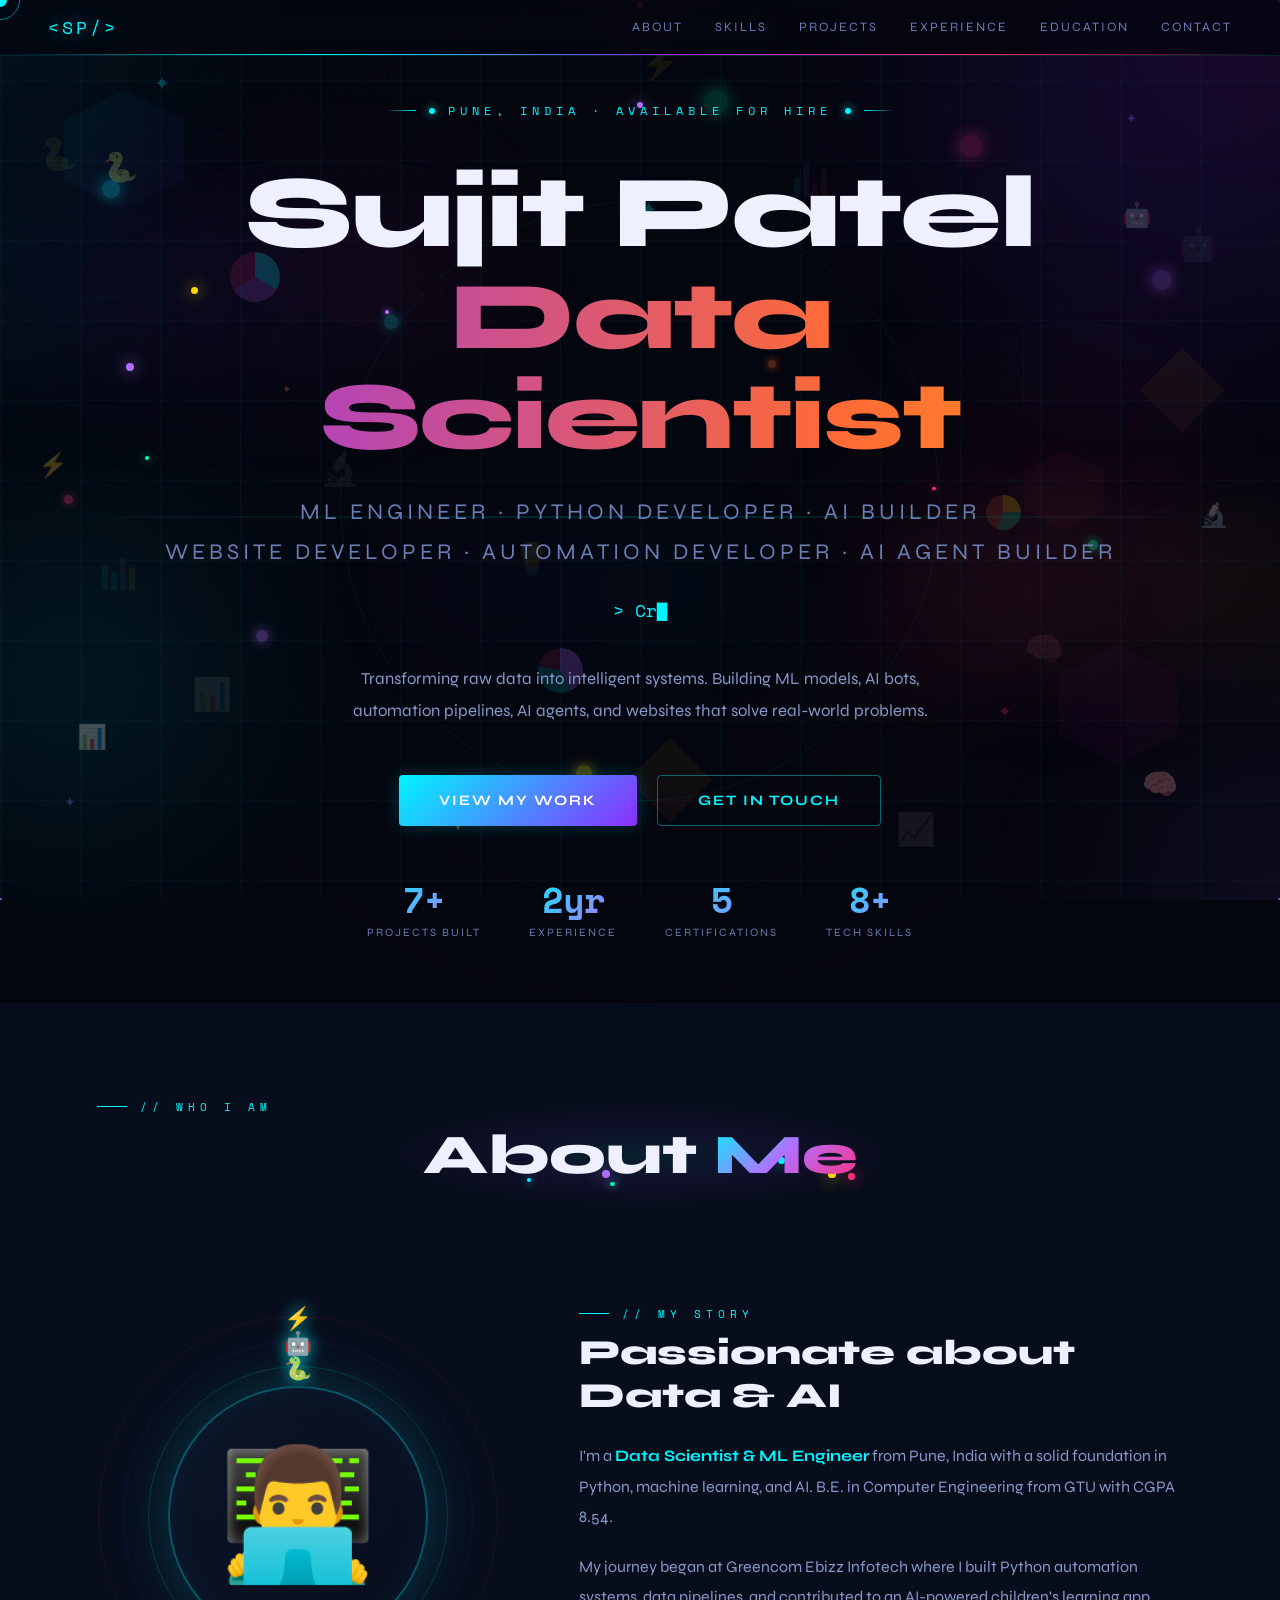
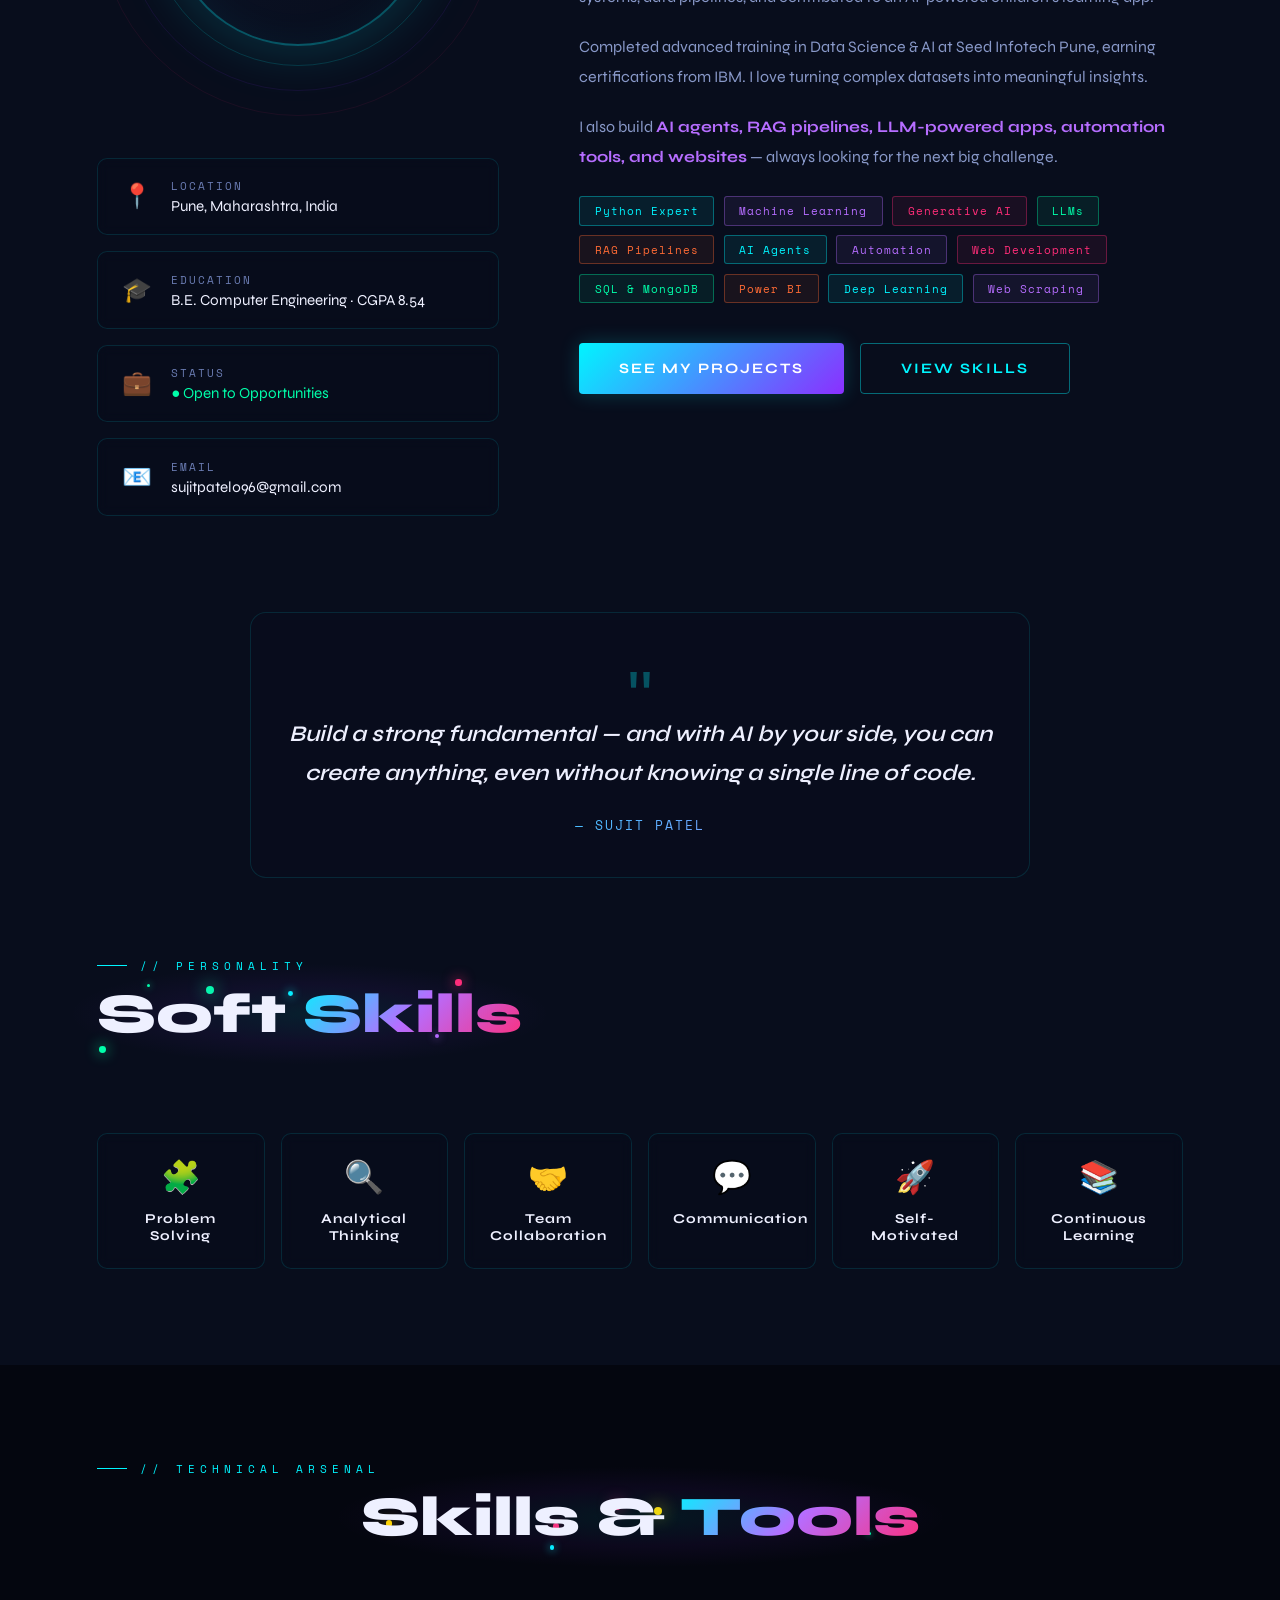
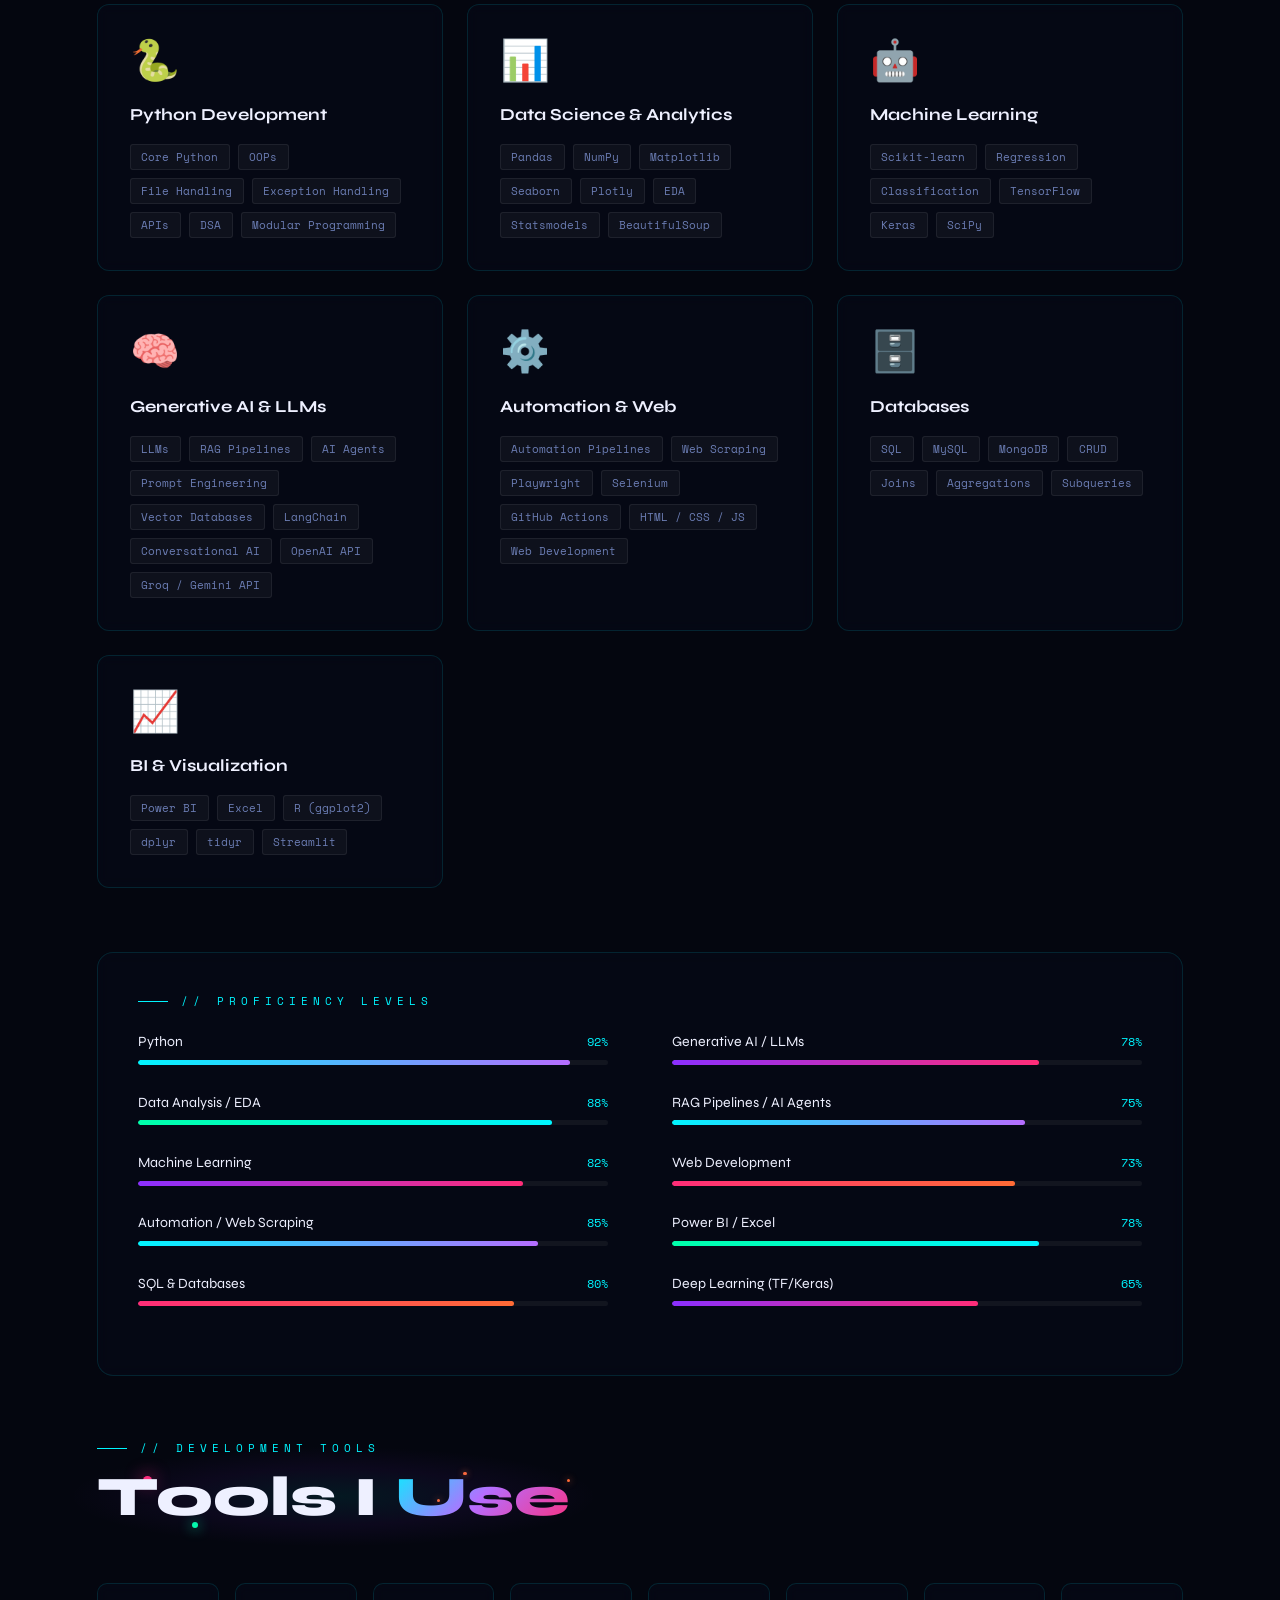
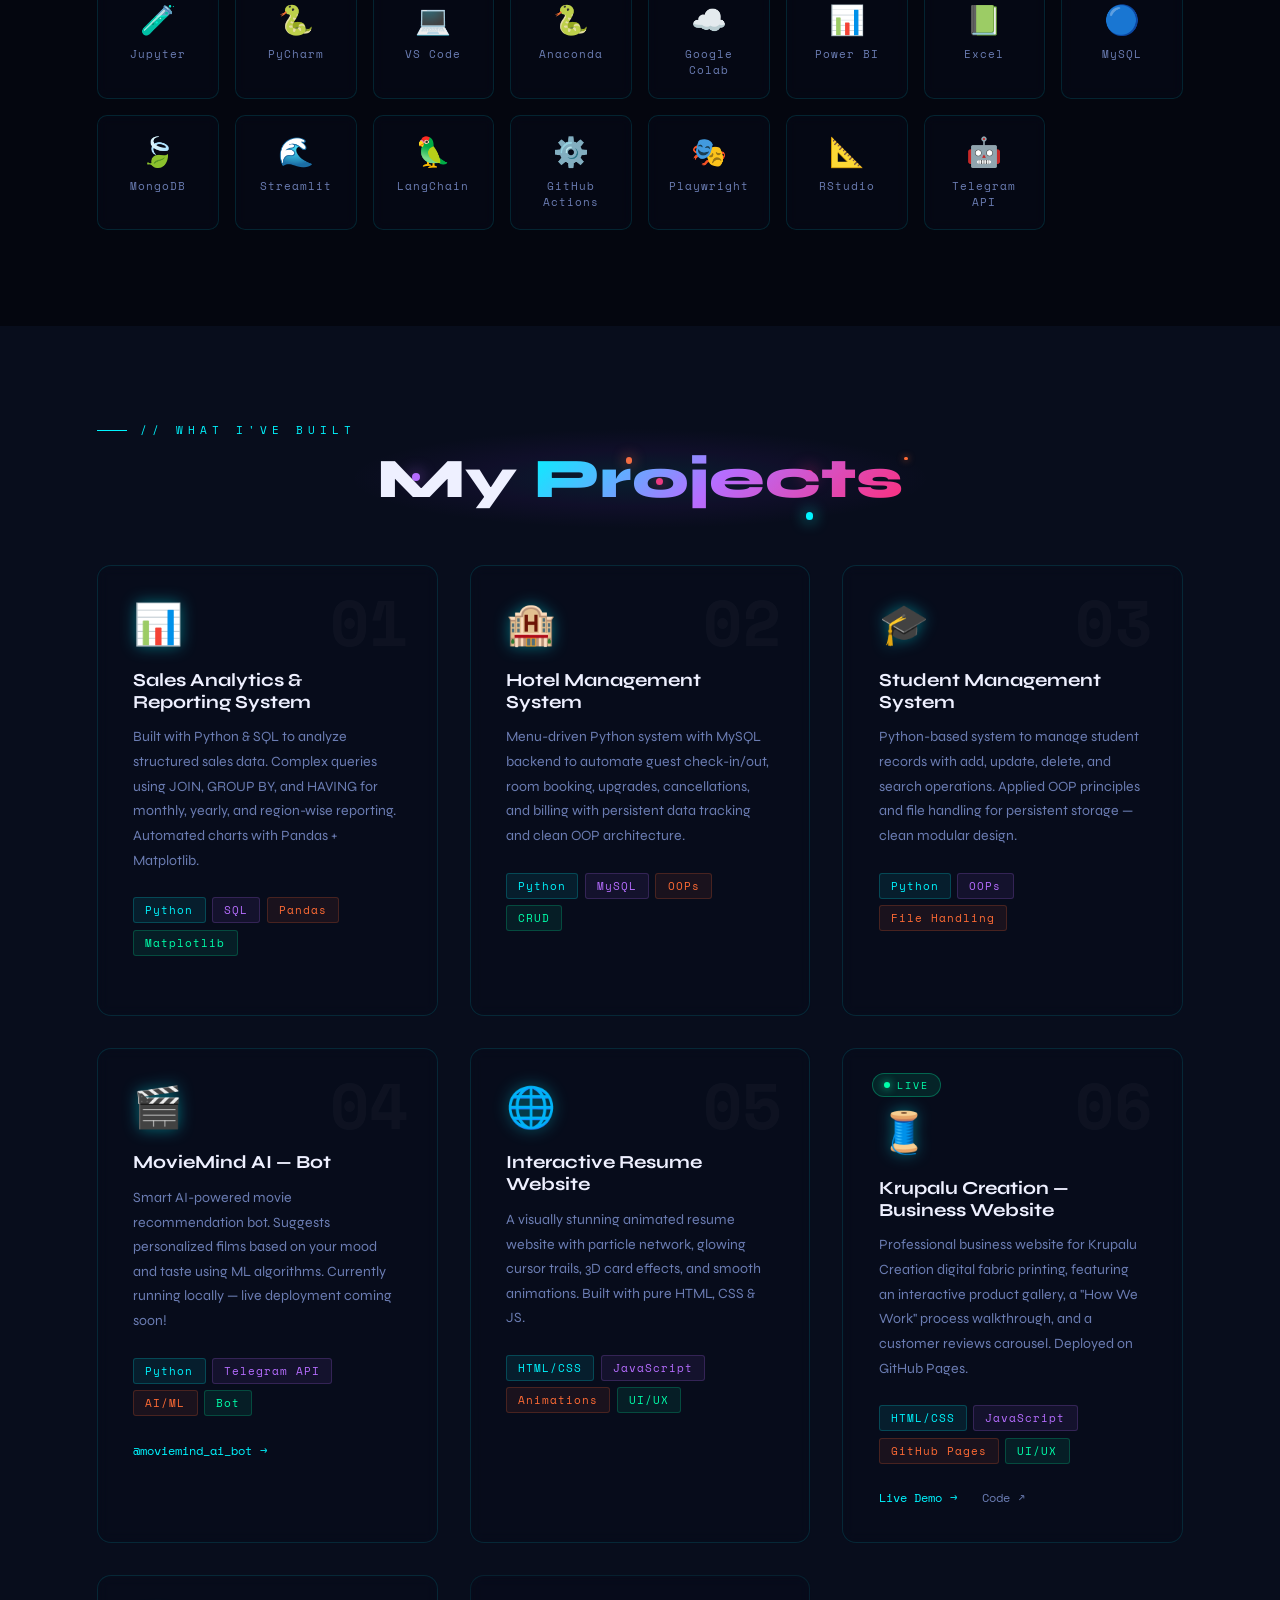
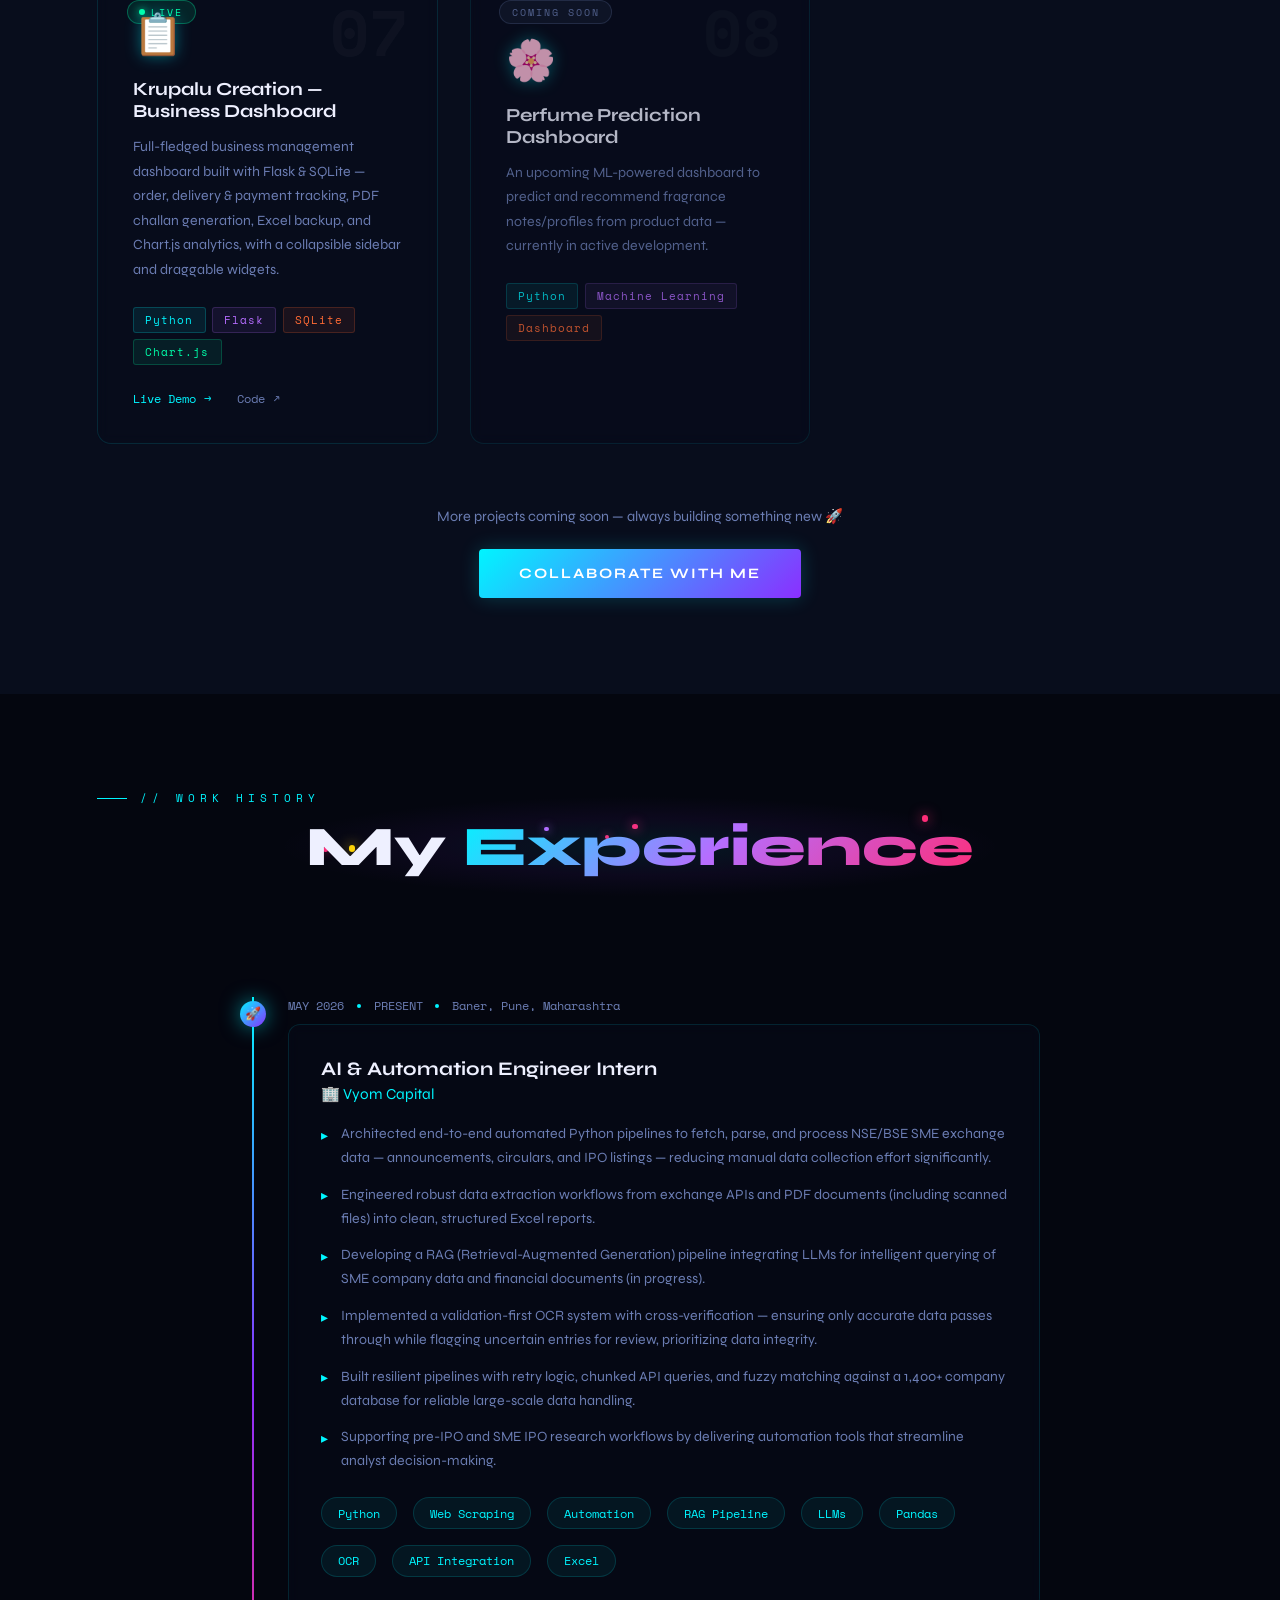
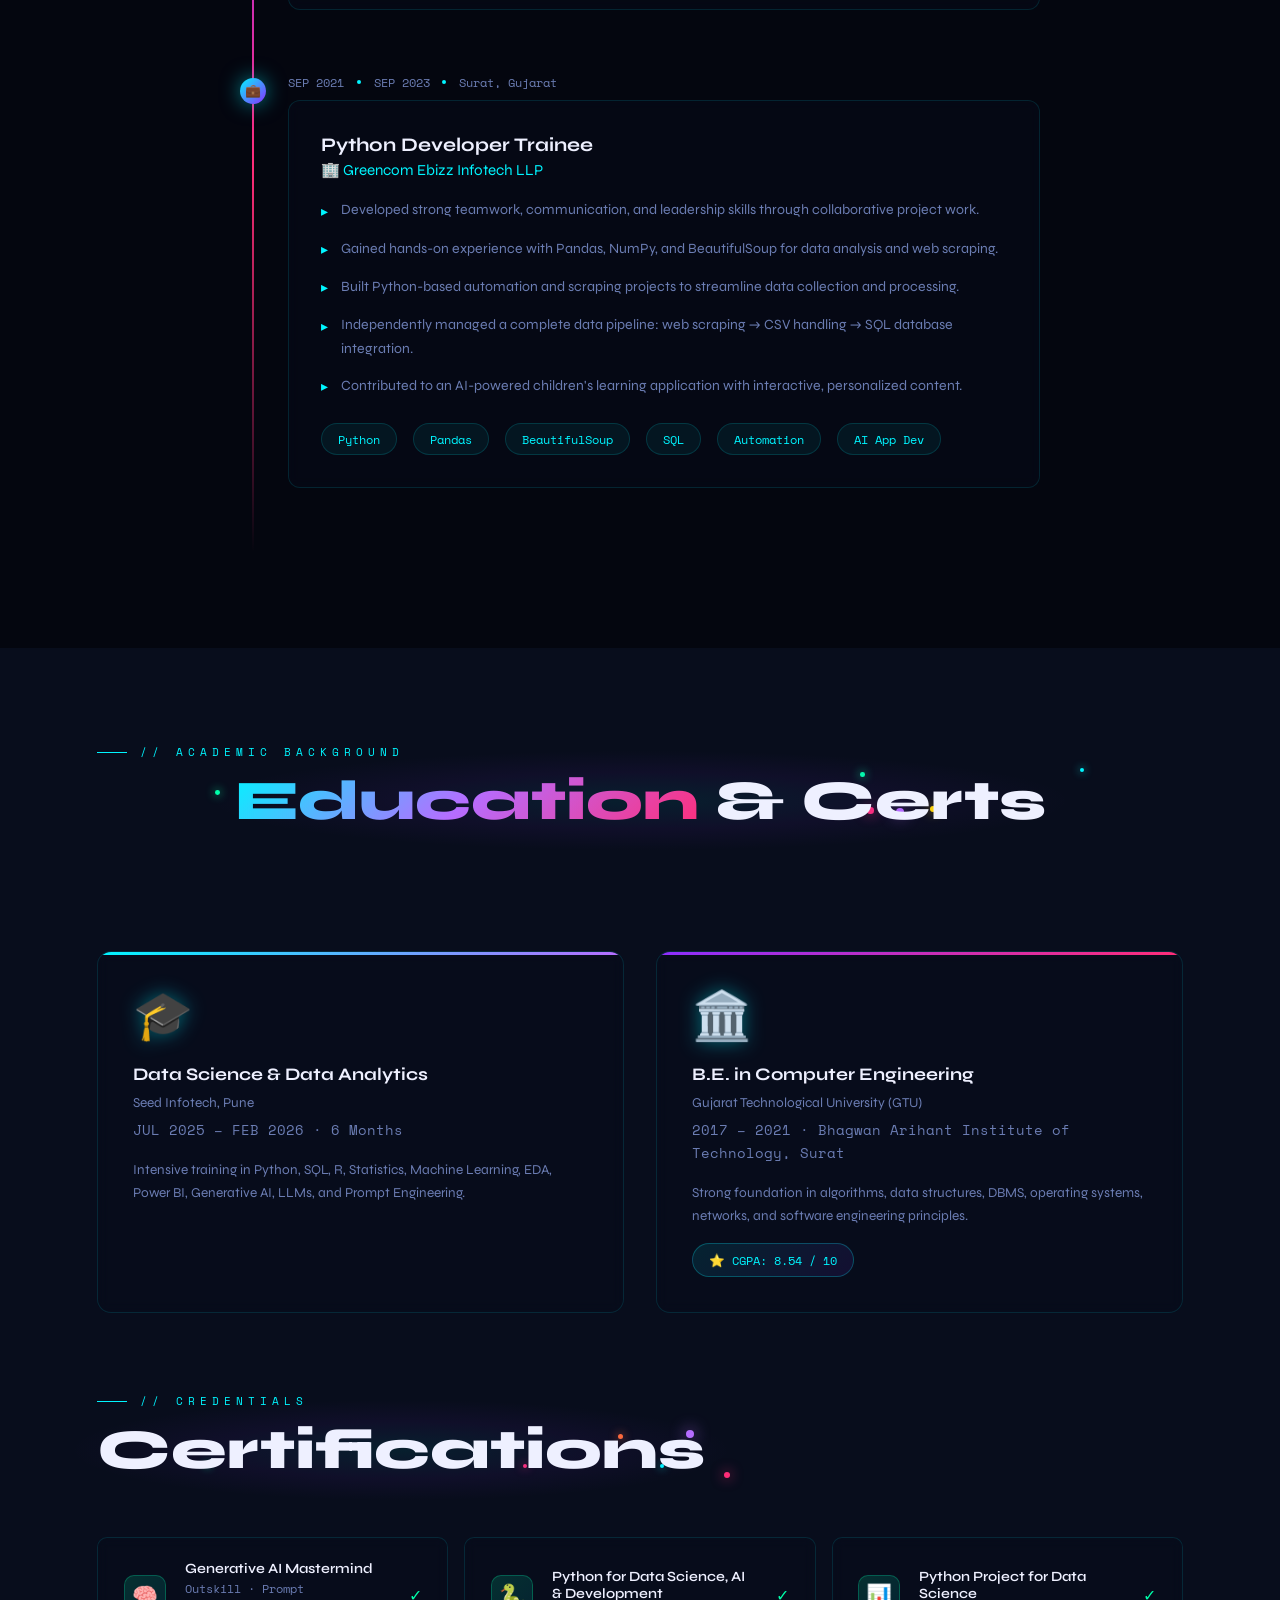
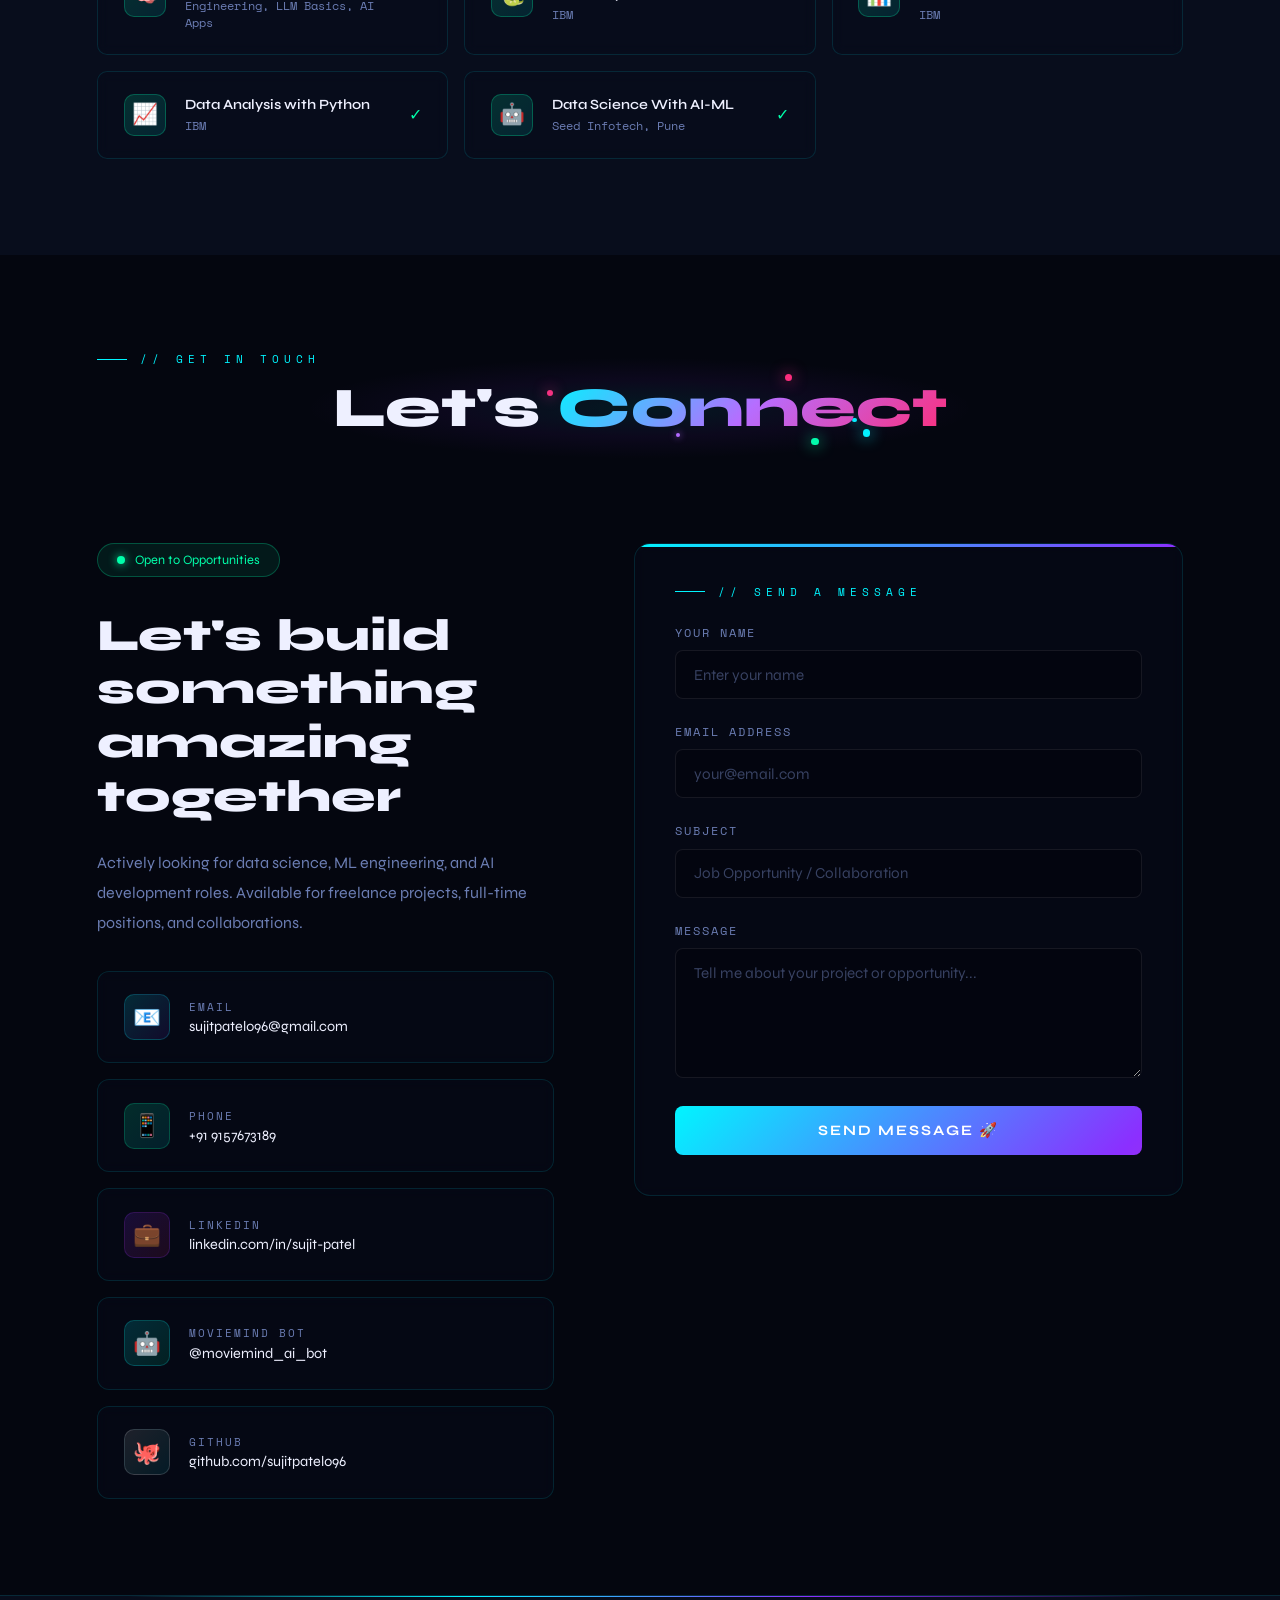
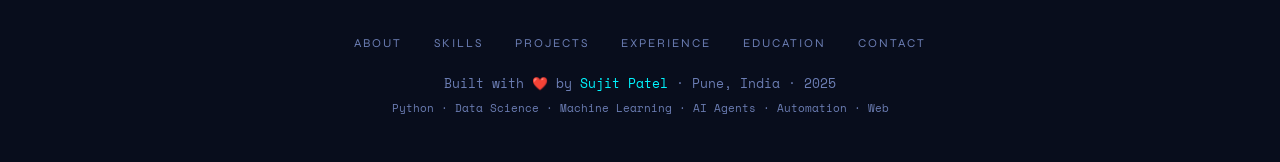
==== commit e34fc6cf: "Local files" ====
--- a/index.html
+++ b/index.html
@@ -466,8 +466,8 @@
 
       <div class="project-card reveal" data-glow="cyan"><div class="project-num">06</div><span class="live-badge">Live</span><span class="project-emoji" style="margin-top:1.6rem;">🧵</span><h3>Krupalu Creation — Business Website</h3><p>Professional business website for Krupalu Creation digital fabric printing, featuring an interactive product gallery, a "How We Work" process walkthrough, and a customer reviews carousel. Deployed on GitHub Pages.</p><div class="project-tags"><span class="tag tag-cyan">HTML/CSS</span><span class="tag tag-violet">JavaScript</span><span class="tag tag-orange">GitHub Pages</span><span class="tag tag-green">UI/UX</span></div><div class="project-links-row"><a href="https://tinyurl.com/krupalu-creation" target="_blank" rel="noopener" class="project-link">Live Demo</a><a href="https://github.com/sujitpatel096/krupalu-creation" target="_blank" rel="noopener" class="project-link-code">Code</a></div></div>
 
-      <div class="project-card reveal" data-glow="violet"><div class="project-num">07</div><span class="project-emoji">📋</span><h3>Krupalu Creation — Business Dashboard</h3><p>Full-fledged business management dashboard built with Flask & SQLite — order, delivery & payment tracking, PDF challan generation, Excel backup, and Chart.js analytics, with a collapsible sidebar and draggable widgets.</p><div class="project-tags"><span class="tag tag-cyan">Python</span><span class="tag tag-violet">Flask</span><span class="tag tag-orange">SQLite</span><span class="tag tag-green">Chart.js</span></div><div class="project-links-row"><a href="https://github.com/sujitpatel096/krupalu-dashboard" target="_blank" rel="noopener" class="project-link-code">Code</a></div></div>
-
+      <div class="project-card reveal" data-glow="violet"><div class="project-num">07</div><span class="live-badge">Live</span><span class="project-emoji">📋</span><h3>Krupalu Creation — Business Dashboard</h3><p>Full-fledged business management dashboard built with Flask & SQLite — order, delivery & payment tracking, PDF challan generation, Excel backup, and Chart.js analytics, with a collapsible sidebar and draggable widgets.</p><div class="project-tags"><span class="tag tag-cyan">Python</span><span class="tag tag-violet">Flask</span><span class="tag tag-orange">SQLite</span><span class="tag tag-green">Chart.js</span></div><div class="project-links-row"><a href="https://krupalu-dashboard.onrender.com" target="_blank" rel="noopener" class="project-link">Live Demo</a><a href="https://github.com/sujitpatel096/krupalu-dashboard" target="_blank" rel="noopener" class="project-link-code">Code</a></div></div>
+      
       <div class="project-card reveal upcoming" data-glow="pink"><div class="project-num">08</div><span class="soon-badge">Coming Soon</span><span class="project-emoji" style="margin-top:1.6rem;">🌸</span><h3>Perfume Prediction Dashboard</h3><p>An upcoming ML-powered dashboard to predict and recommend fragrance notes/profiles from product data — currently in active development.</p><div class="project-tags"><span class="tag tag-cyan">Python</span><span class="tag tag-violet">Machine Learning</span><span class="tag tag-orange">Dashboard</span></div></div>
     </div>
     <div style="text-align:center;margin-top:4rem;" class="reveal">
@@ -680,4 +680,4 @@
 </script>
 
 </body>
-</html>
+</html>
--- a/style.css
+++ b/style.css
@@ -529,4 +529,4 @@
 }
 @media (hover:none) and (pointer:coarse) {
   .timeline-card:hover { transform: none !important; }
-}
+}
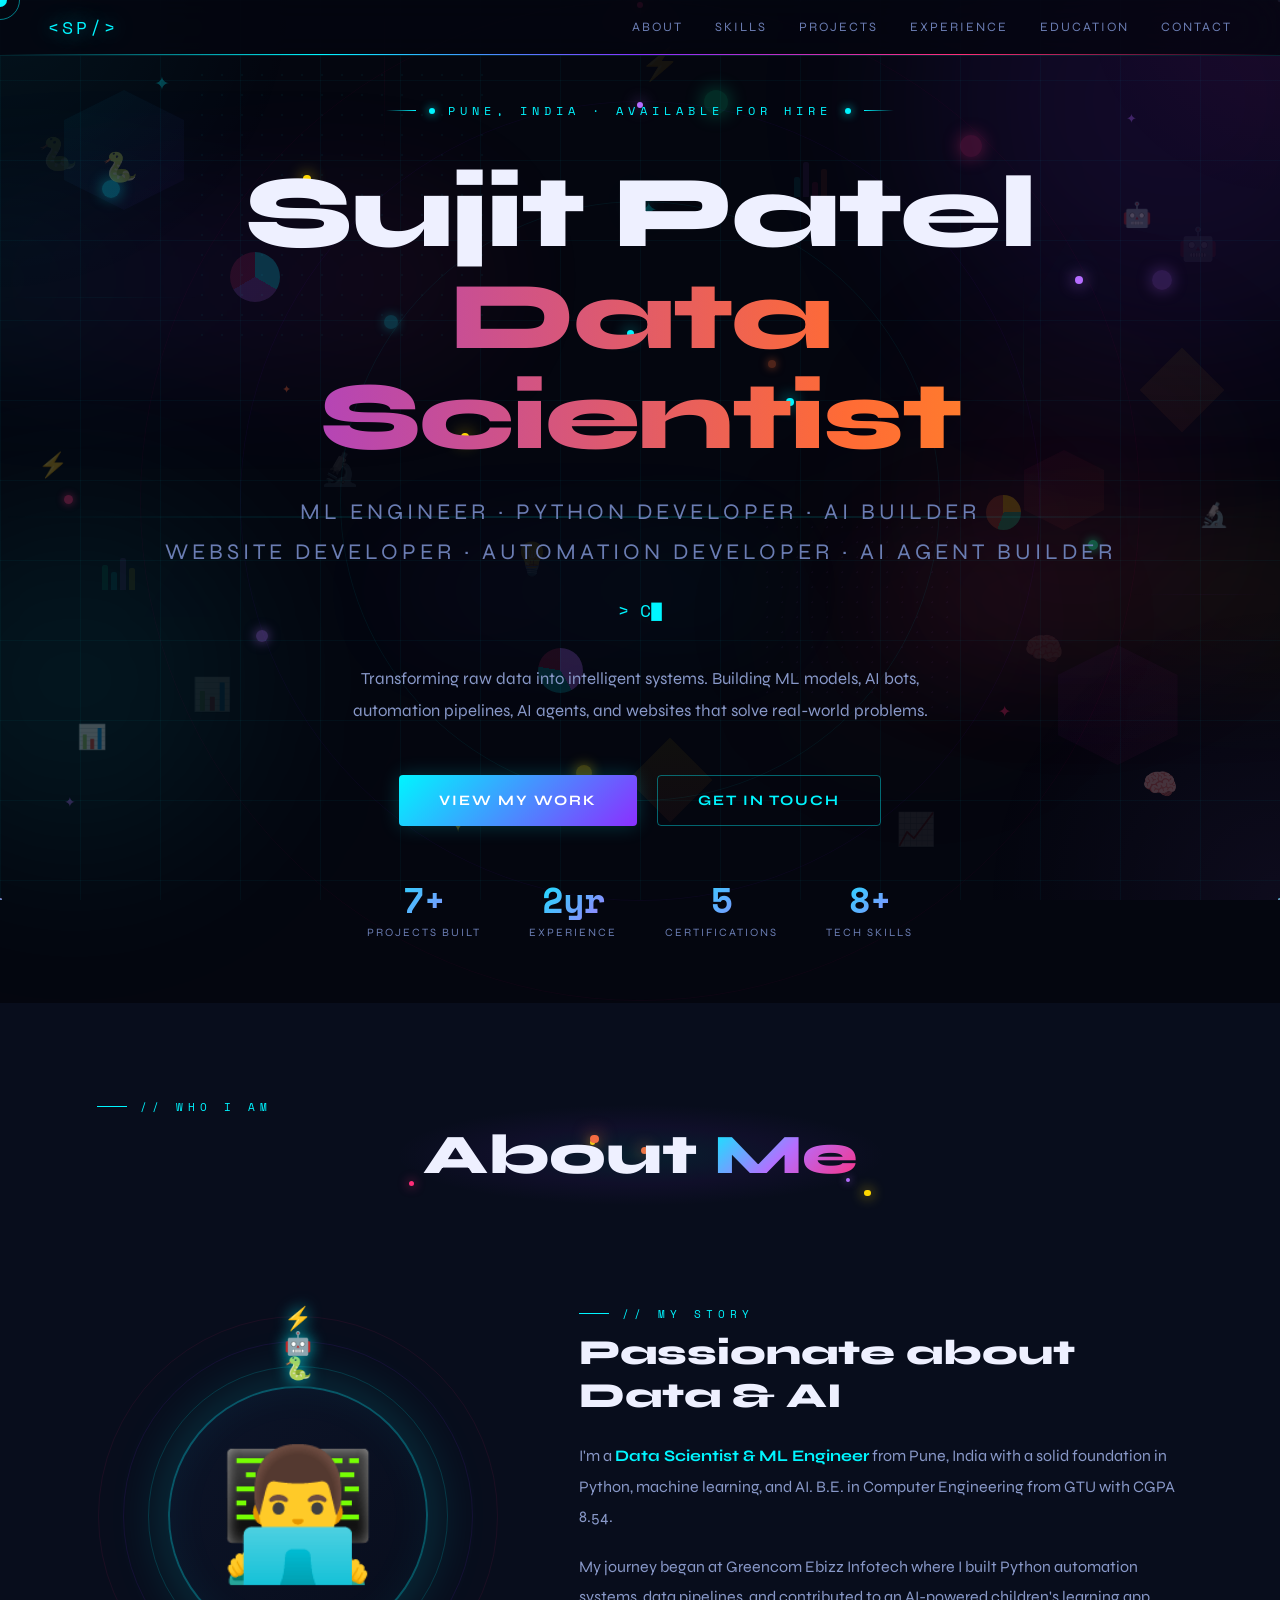
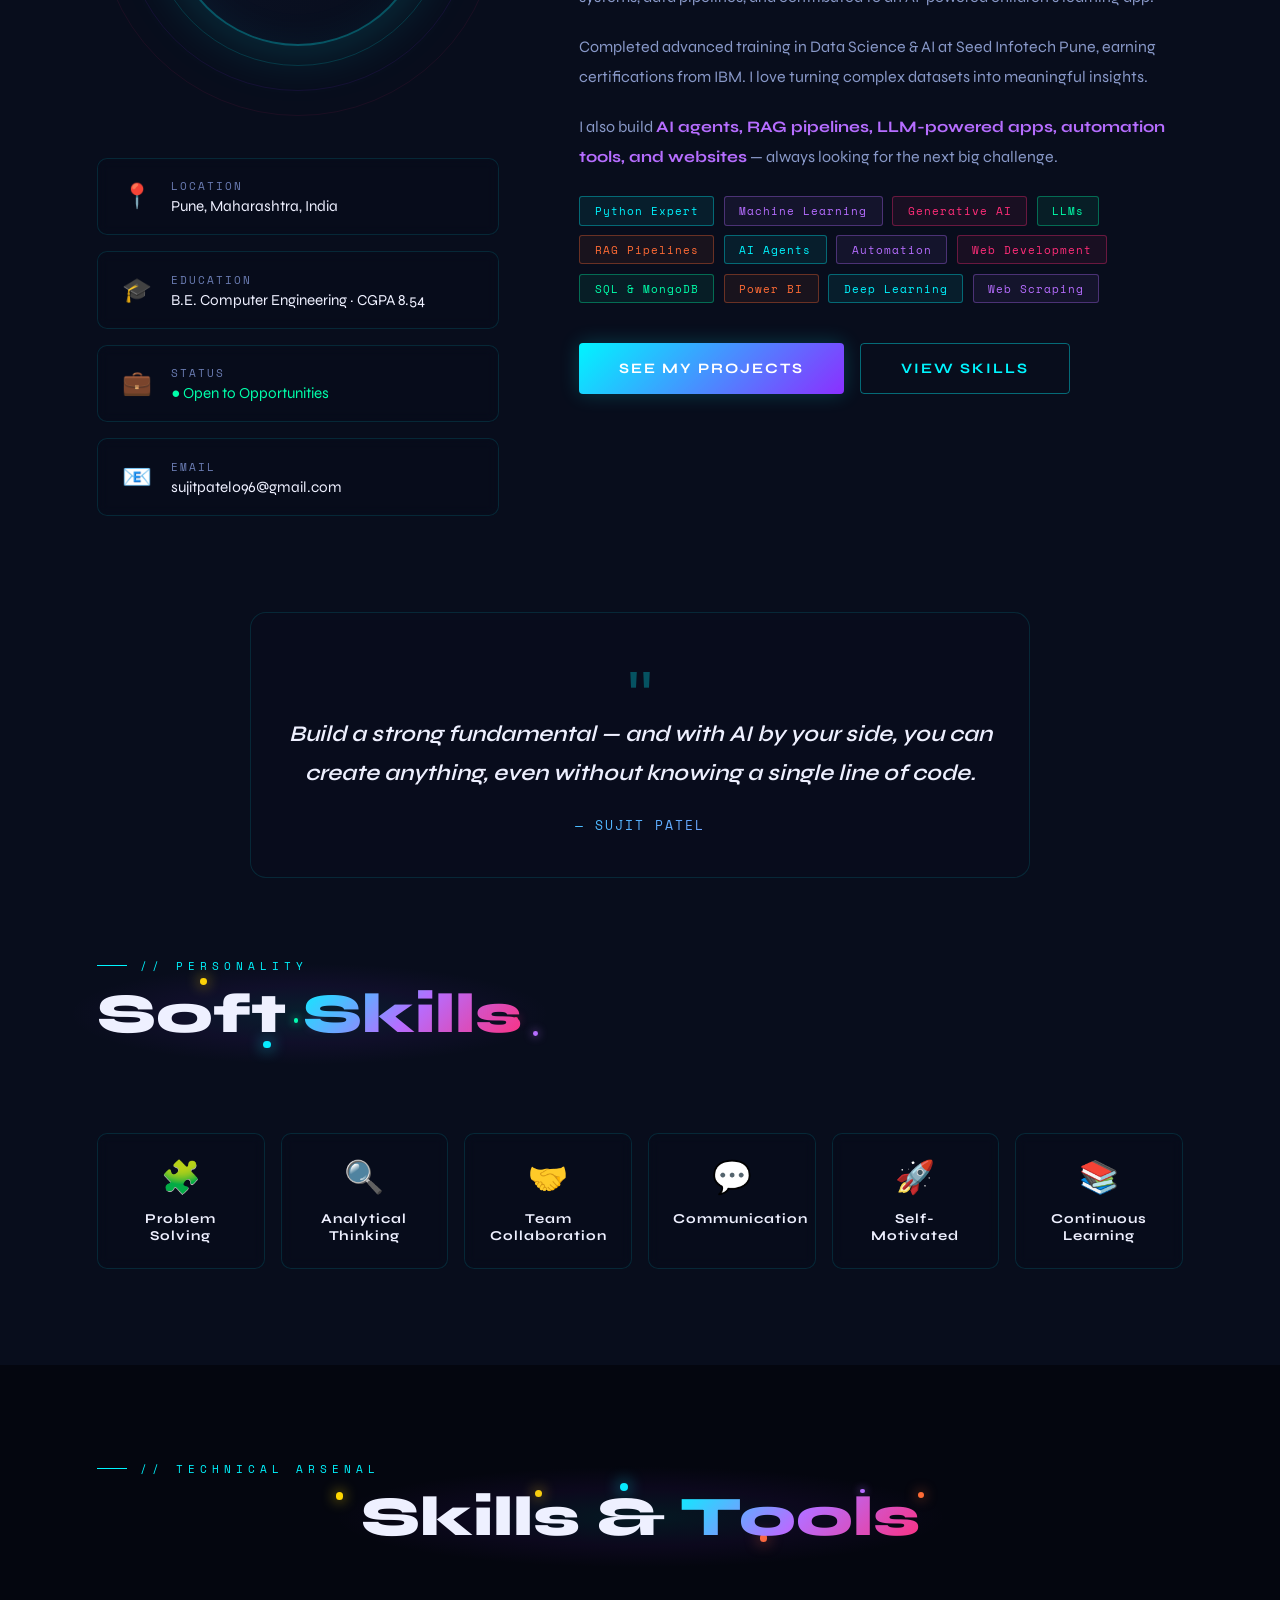
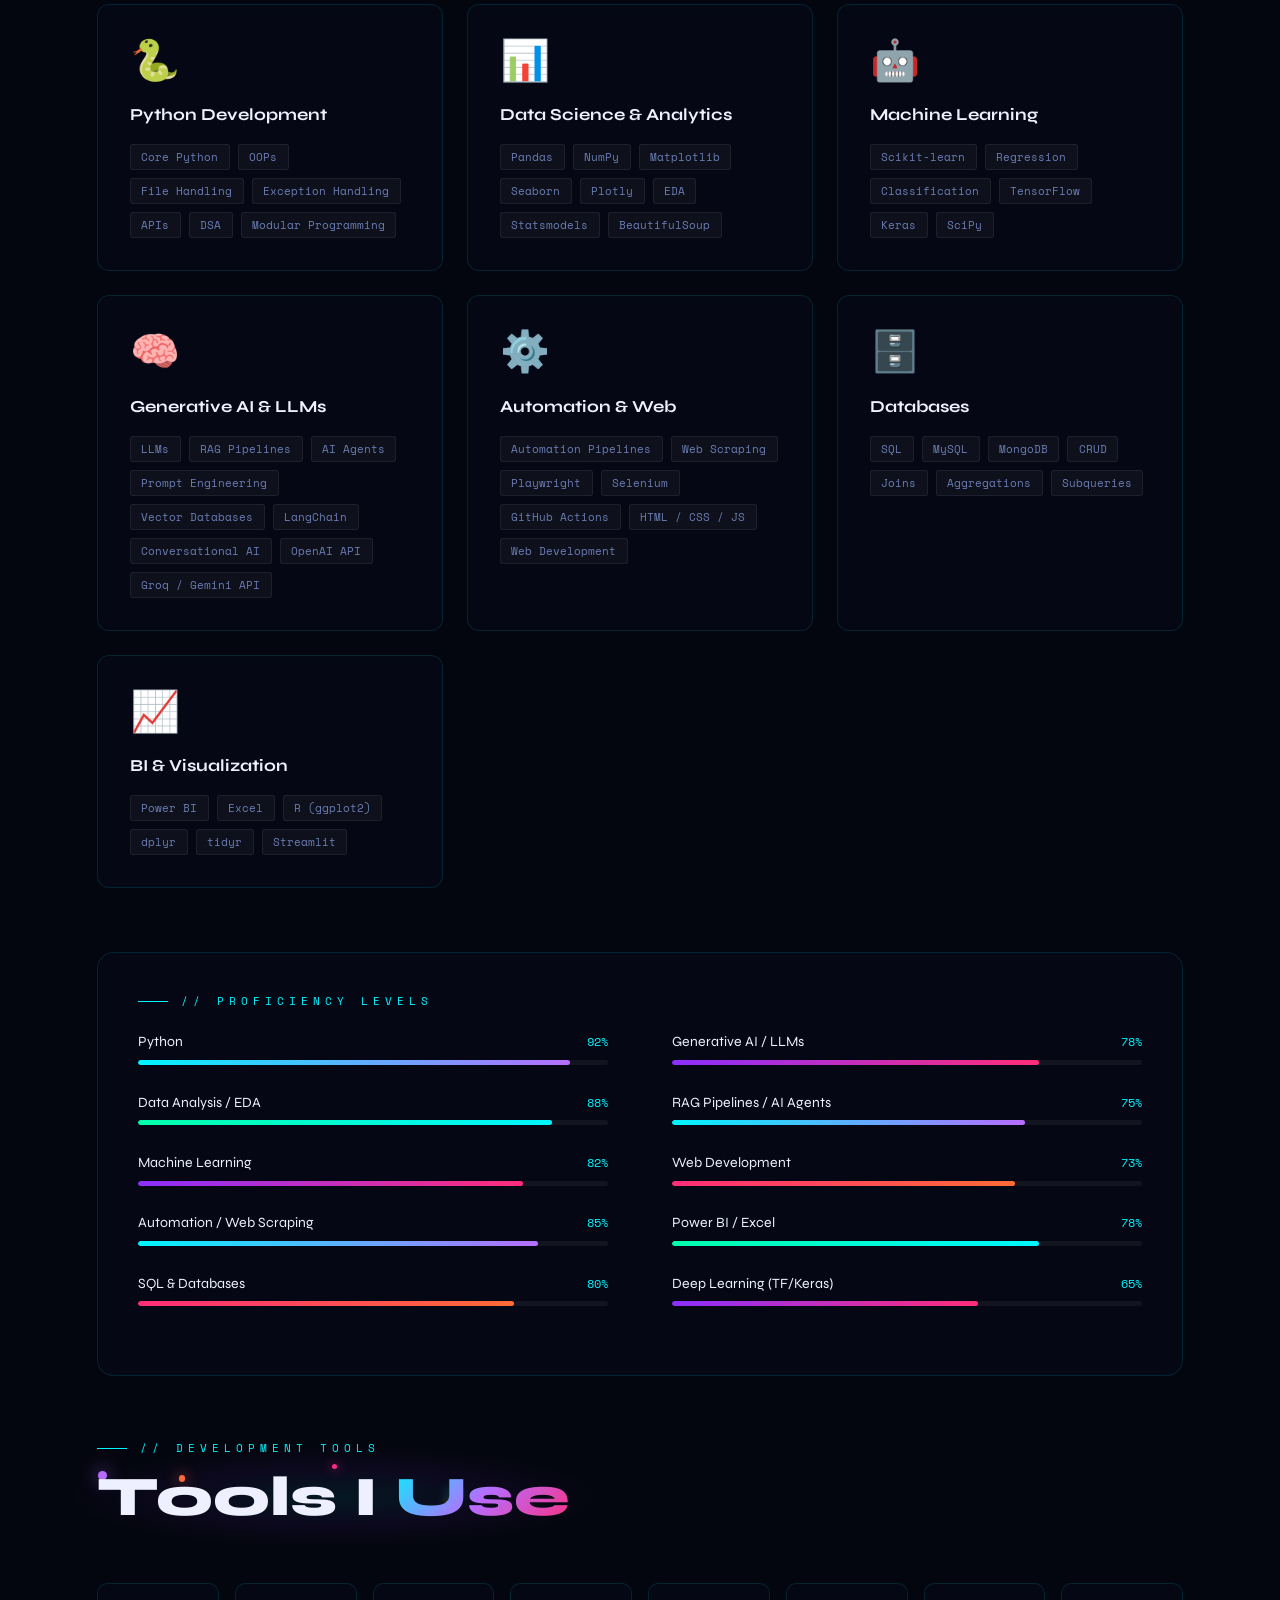
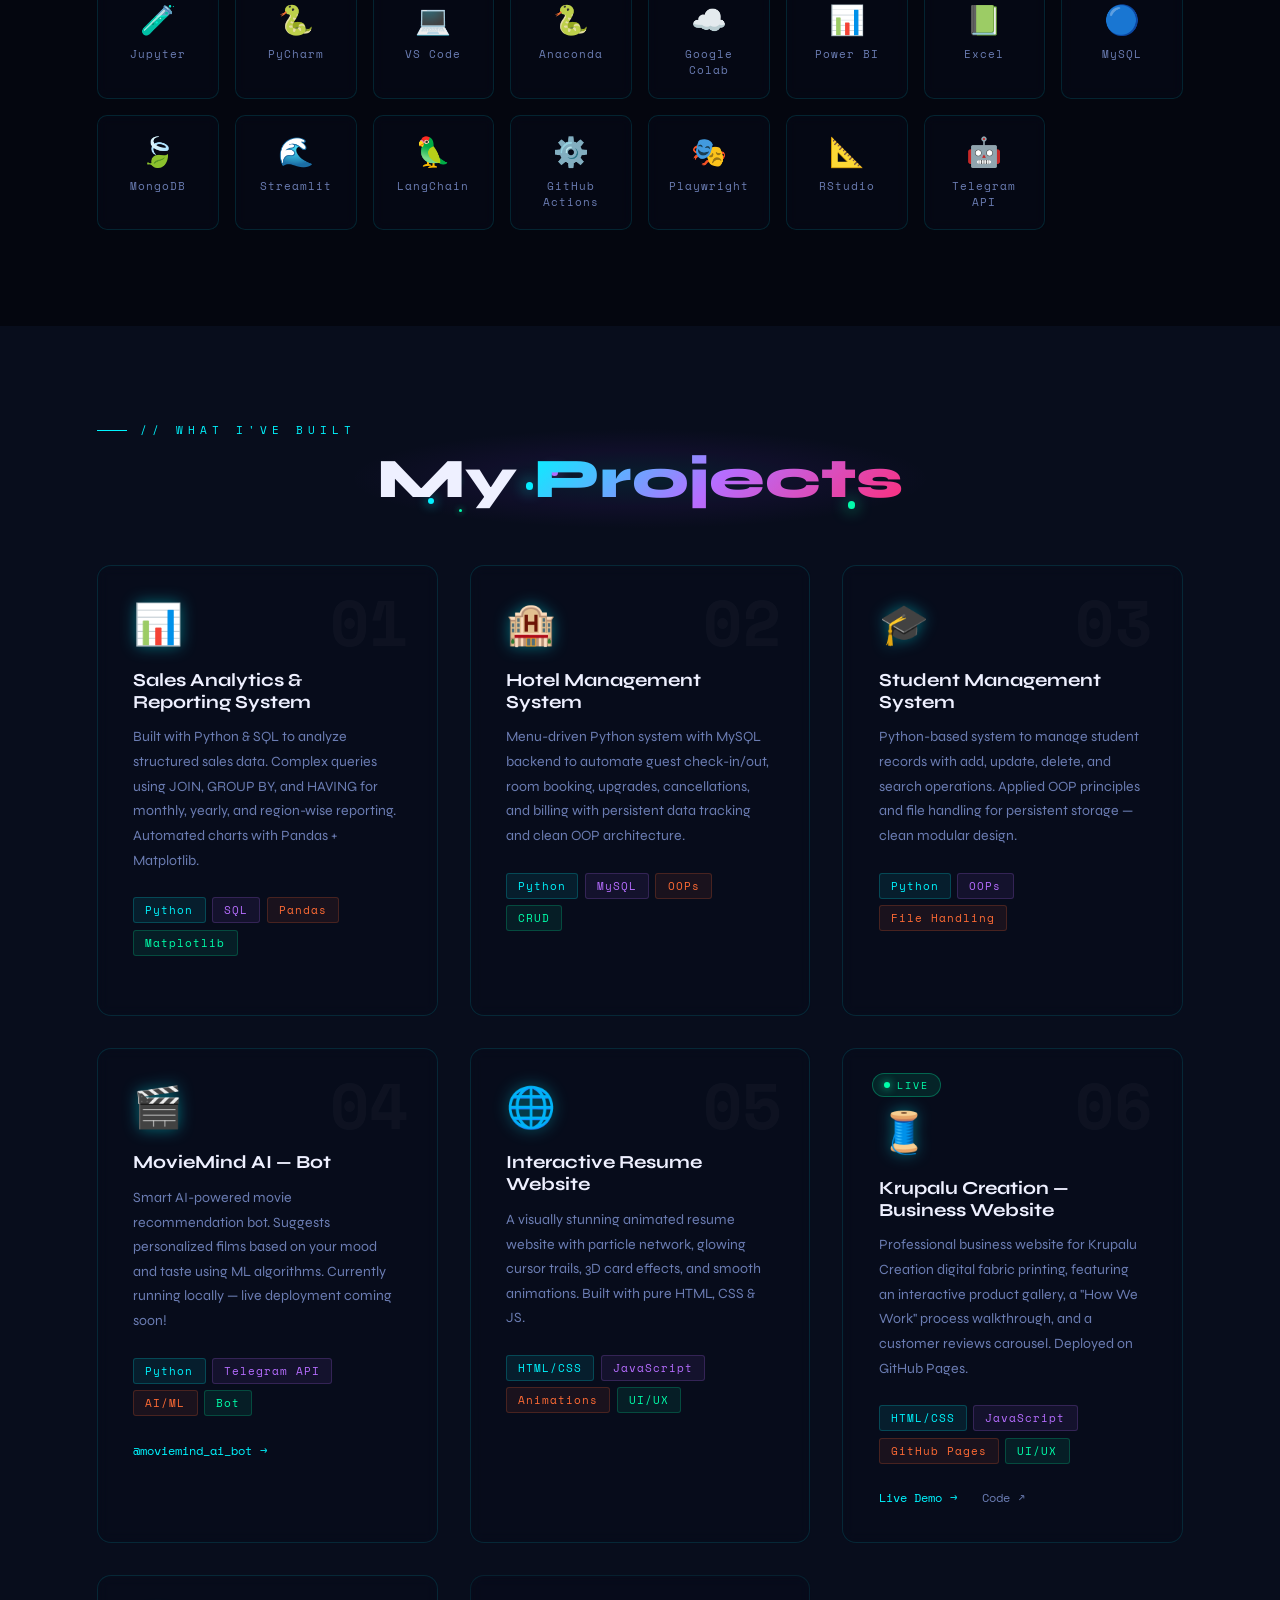
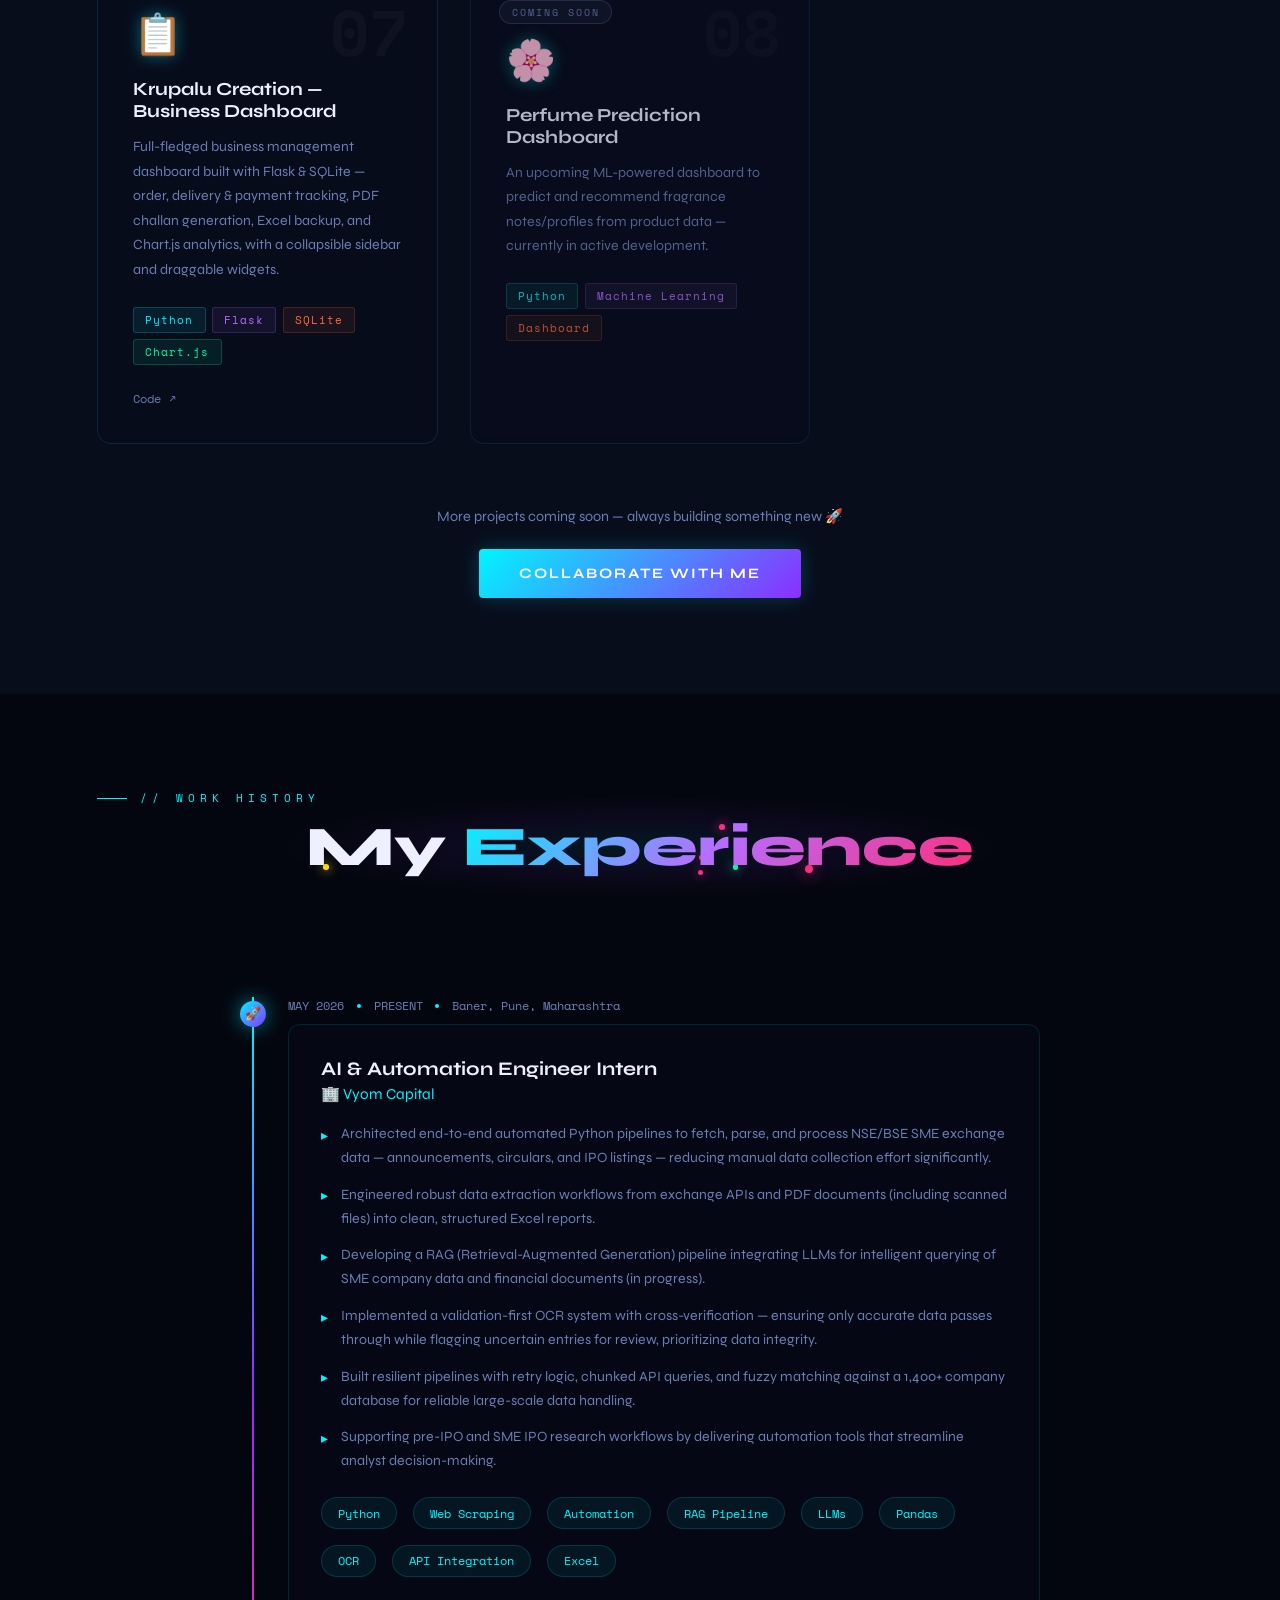
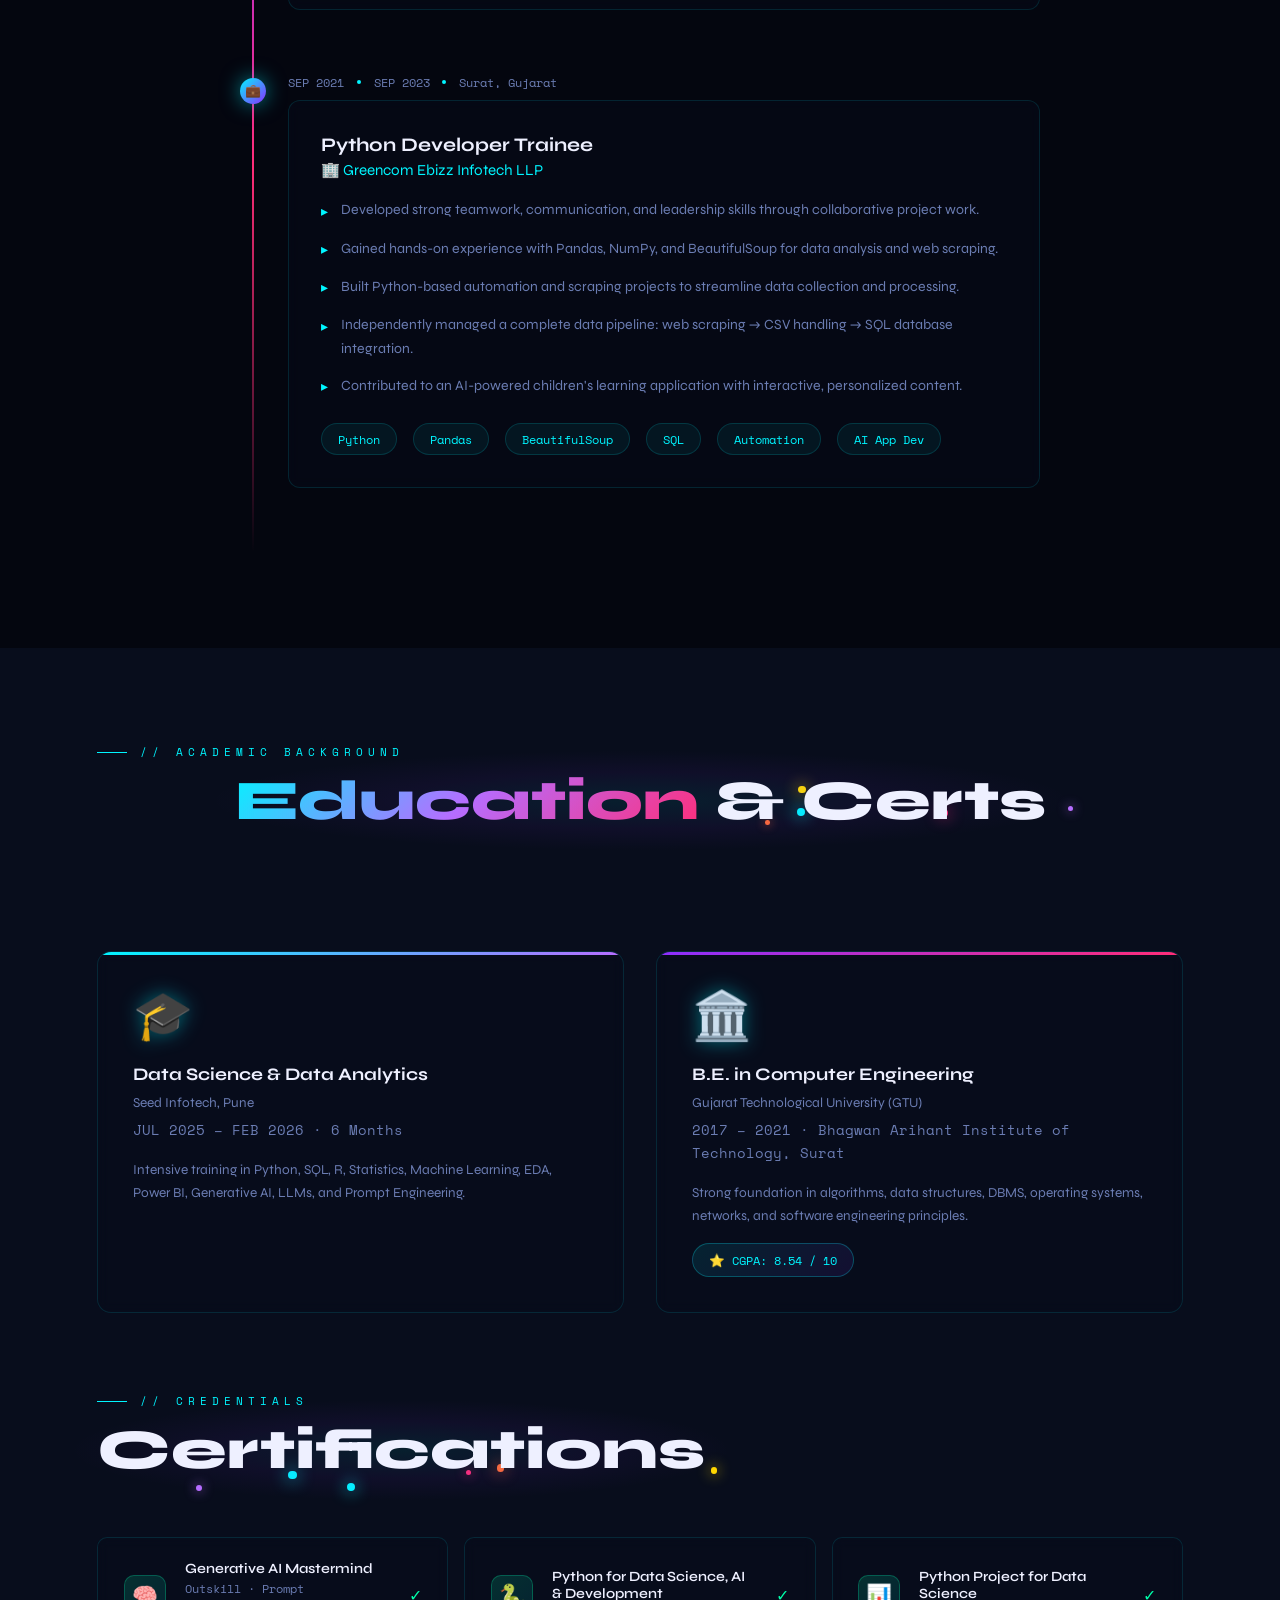
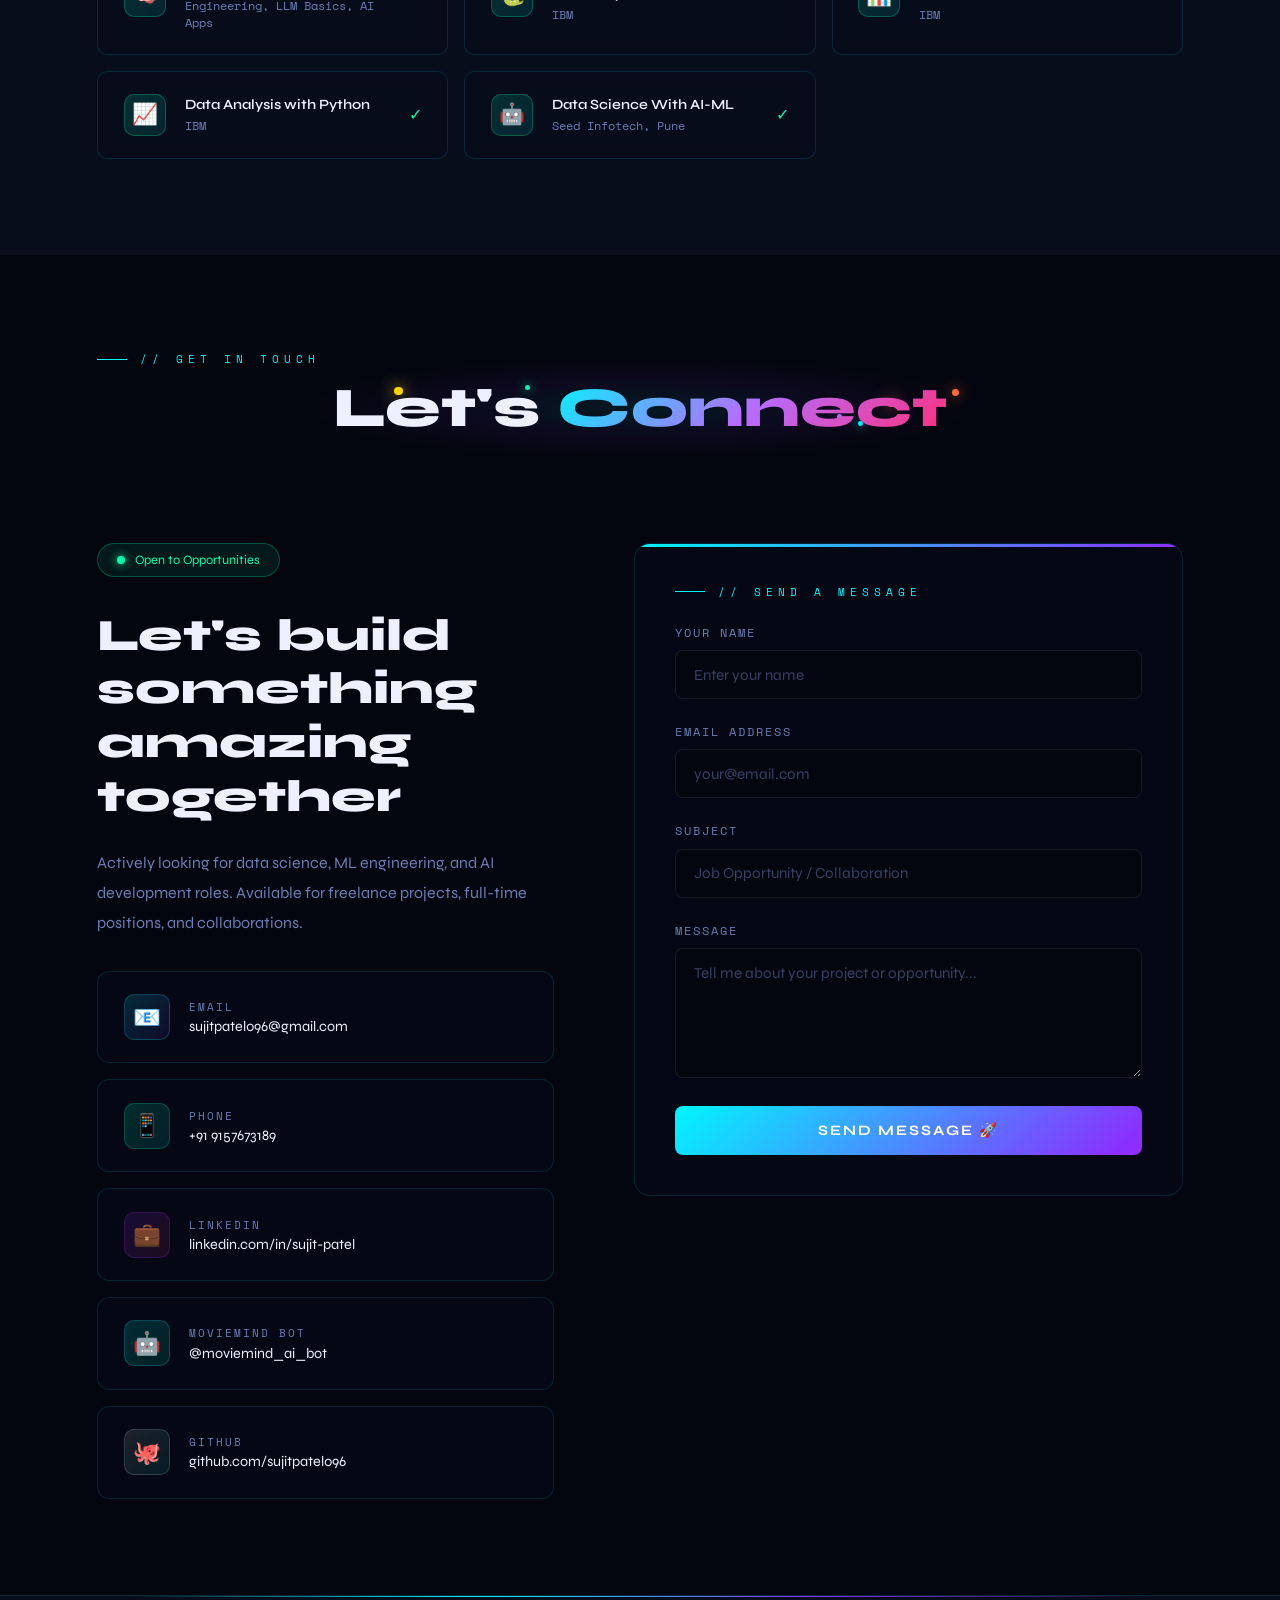
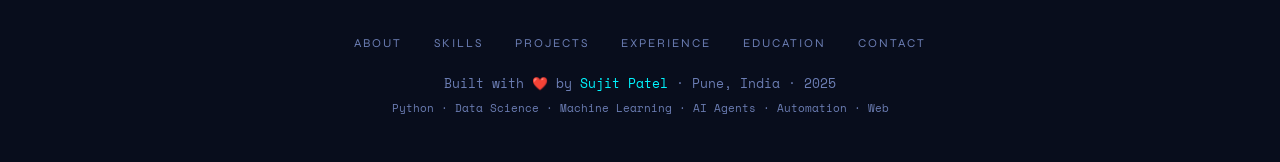
==== commit 53b6d8a6: "Resolve merge conflicts - use GitHub version" ====
--- a/index.html
+++ b/index.html
@@ -466,8 +466,8 @@
 
       <div class="project-card reveal" data-glow="cyan"><div class="project-num">06</div><span class="live-badge">Live</span><span class="project-emoji" style="margin-top:1.6rem;">🧵</span><h3>Krupalu Creation — Business Website</h3><p>Professional business website for Krupalu Creation digital fabric printing, featuring an interactive product gallery, a "How We Work" process walkthrough, and a customer reviews carousel. Deployed on GitHub Pages.</p><div class="project-tags"><span class="tag tag-cyan">HTML/CSS</span><span class="tag tag-violet">JavaScript</span><span class="tag tag-orange">GitHub Pages</span><span class="tag tag-green">UI/UX</span></div><div class="project-links-row"><a href="https://tinyurl.com/krupalu-creation" target="_blank" rel="noopener" class="project-link">Live Demo</a><a href="https://github.com/sujitpatel096/krupalu-creation" target="_blank" rel="noopener" class="project-link-code">Code</a></div></div>
 
-      <div class="project-card reveal" data-glow="violet"><div class="project-num">07</div><span class="live-badge">Live</span><span class="project-emoji">📋</span><h3>Krupalu Creation — Business Dashboard</h3><p>Full-fledged business management dashboard built with Flask & SQLite — order, delivery & payment tracking, PDF challan generation, Excel backup, and Chart.js analytics, with a collapsible sidebar and draggable widgets.</p><div class="project-tags"><span class="tag tag-cyan">Python</span><span class="tag tag-violet">Flask</span><span class="tag tag-orange">SQLite</span><span class="tag tag-green">Chart.js</span></div><div class="project-links-row"><a href="https://krupalu-dashboard.onrender.com" target="_blank" rel="noopener" class="project-link">Live Demo</a><a href="https://github.com/sujitpatel096/krupalu-dashboard" target="_blank" rel="noopener" class="project-link-code">Code</a></div></div>
-      
+      <div class="project-card reveal" data-glow="violet"><div class="project-num">07</div><span class="project-emoji">📋</span><h3>Krupalu Creation — Business Dashboard</h3><p>Full-fledged business management dashboard built with Flask & SQLite — order, delivery & payment tracking, PDF challan generation, Excel backup, and Chart.js analytics, with a collapsible sidebar and draggable widgets.</p><div class="project-tags"><span class="tag tag-cyan">Python</span><span class="tag tag-violet">Flask</span><span class="tag tag-orange">SQLite</span><span class="tag tag-green">Chart.js</span></div><div class="project-links-row"><a href="https://github.com/sujitpatel096/krupalu-dashboard" target="_blank" rel="noopener" class="project-link-code">Code</a></div></div>
+
       <div class="project-card reveal upcoming" data-glow="pink"><div class="project-num">08</div><span class="soon-badge">Coming Soon</span><span class="project-emoji" style="margin-top:1.6rem;">🌸</span><h3>Perfume Prediction Dashboard</h3><p>An upcoming ML-powered dashboard to predict and recommend fragrance notes/profiles from product data — currently in active development.</p><div class="project-tags"><span class="tag tag-cyan">Python</span><span class="tag tag-violet">Machine Learning</span><span class="tag tag-orange">Dashboard</span></div></div>
     </div>
     <div style="text-align:center;margin-top:4rem;" class="reveal">
@@ -680,4 +680,4 @@
 </script>
 
 </body>
-</html>+</html>
--- a/style.css
+++ b/style.css
@@ -529,4 +529,4 @@
 }
 @media (hover:none) and (pointer:coarse) {
   .timeline-card:hover { transform: none !important; }
-}+}
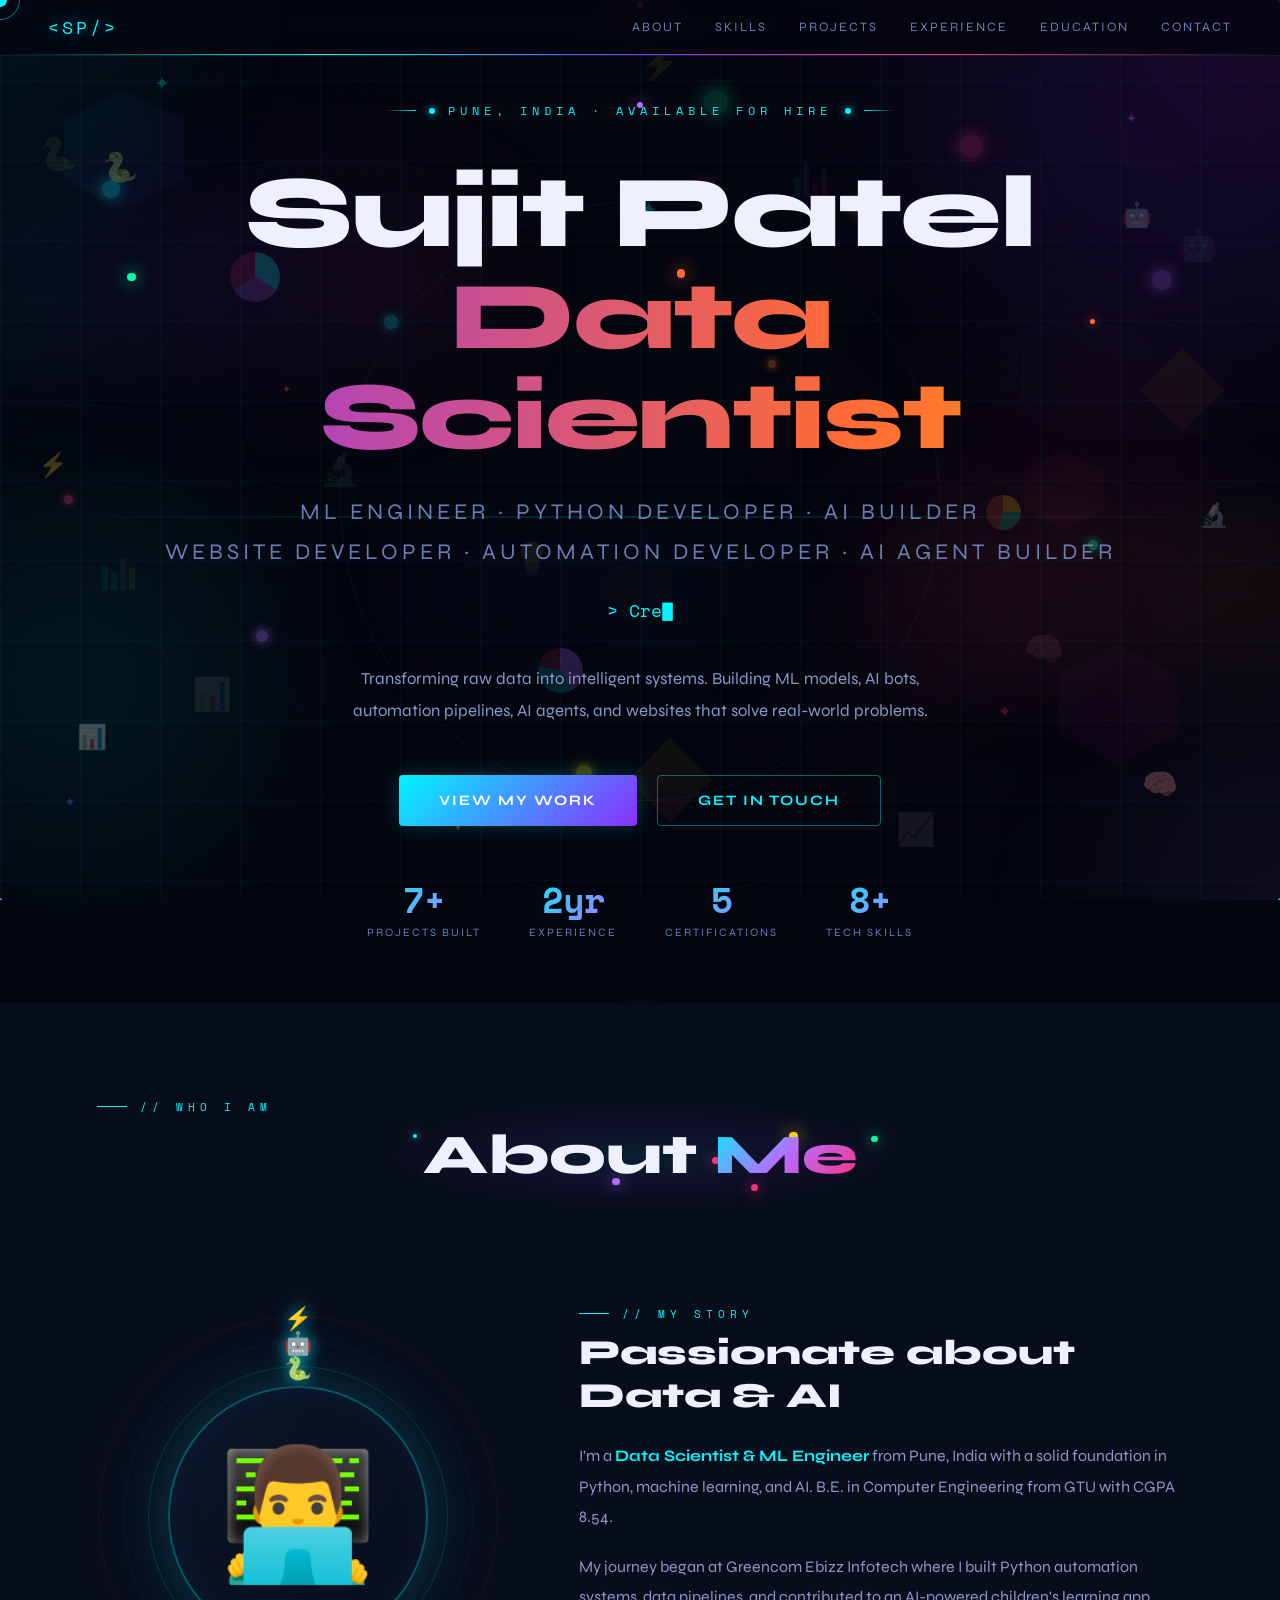
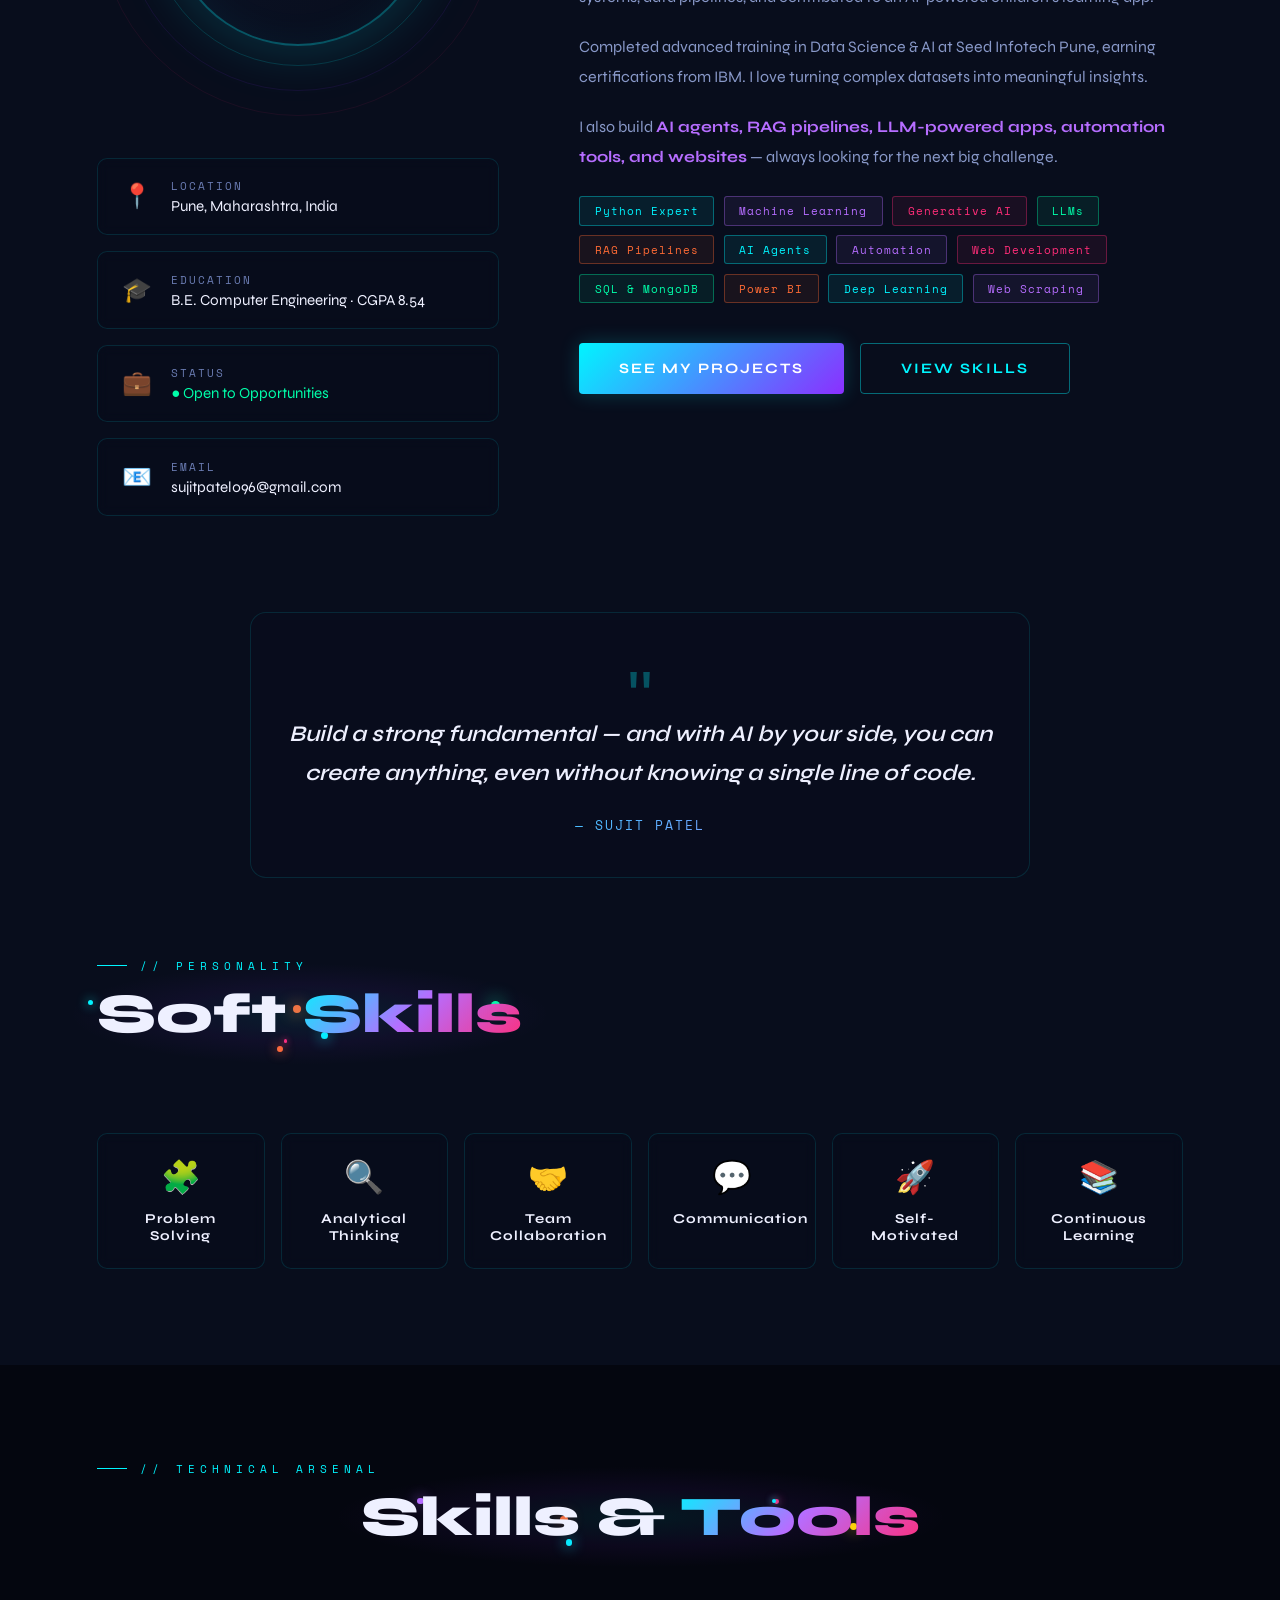
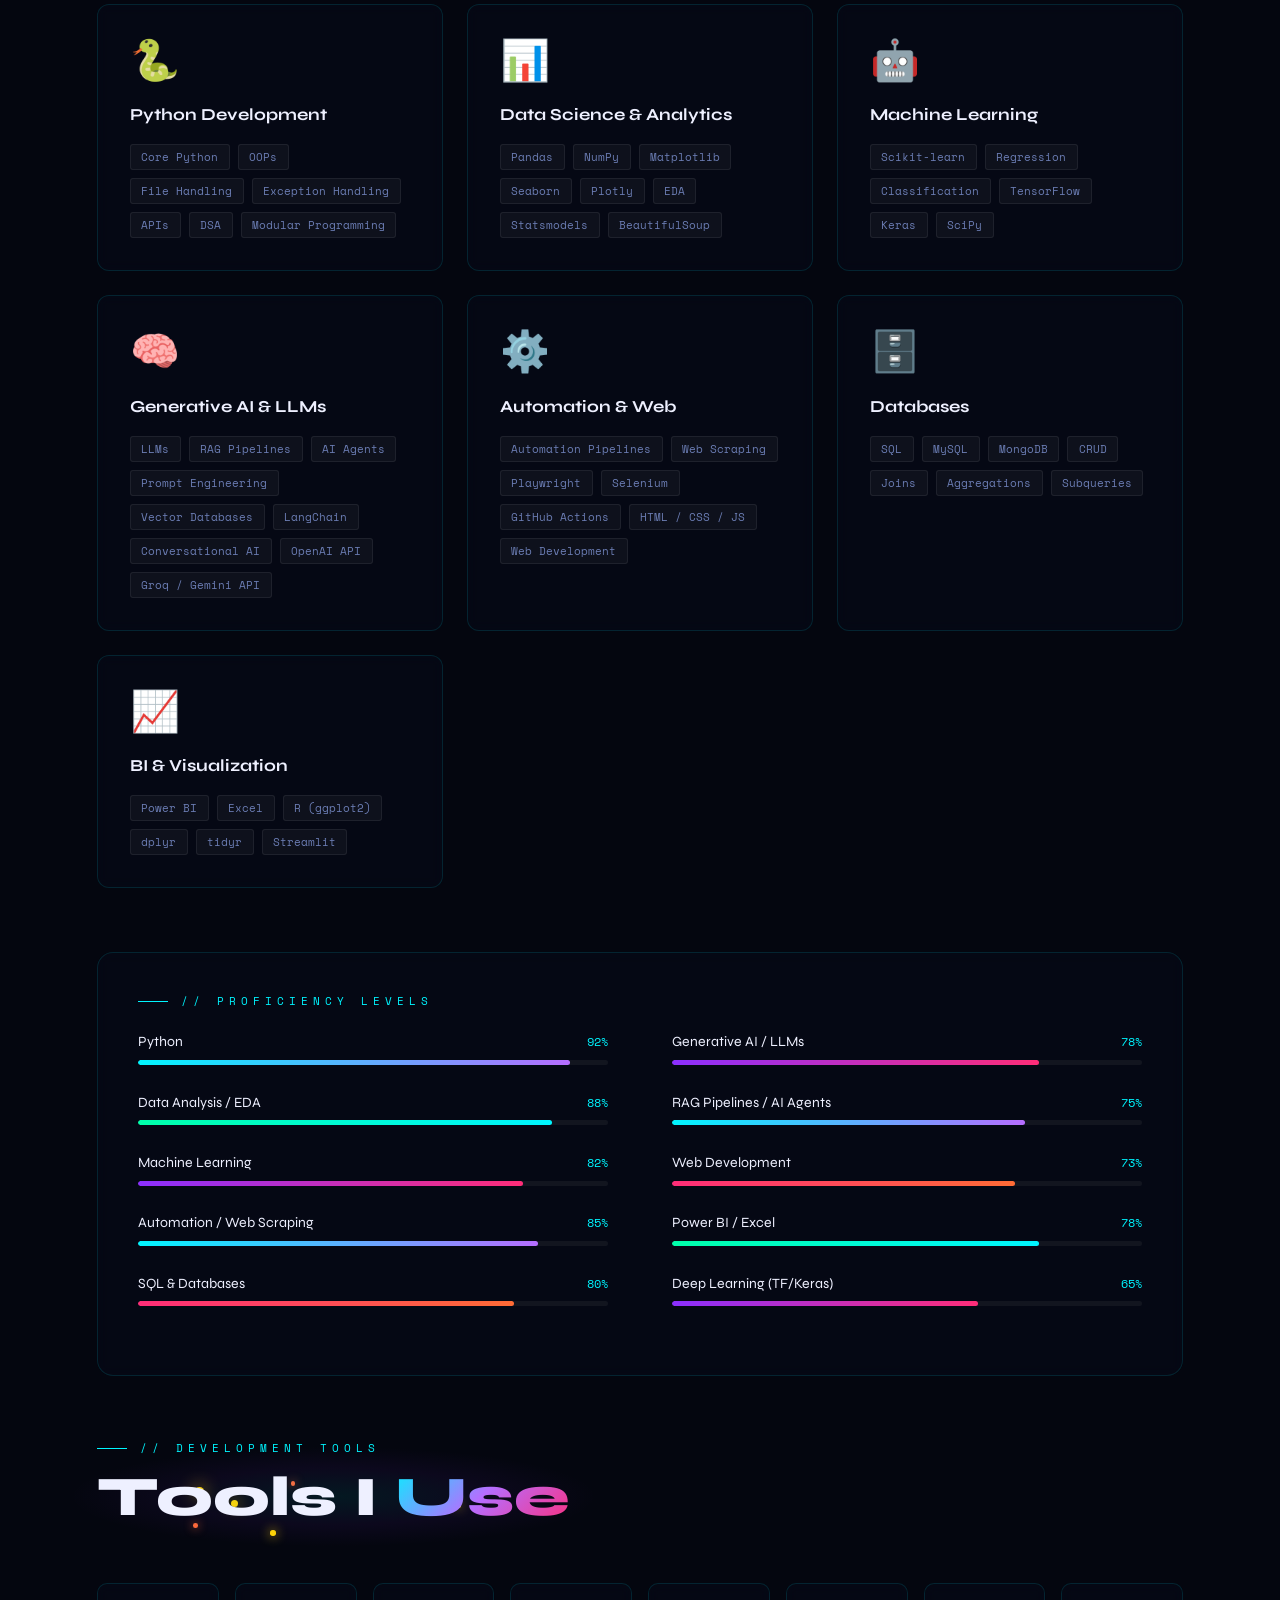
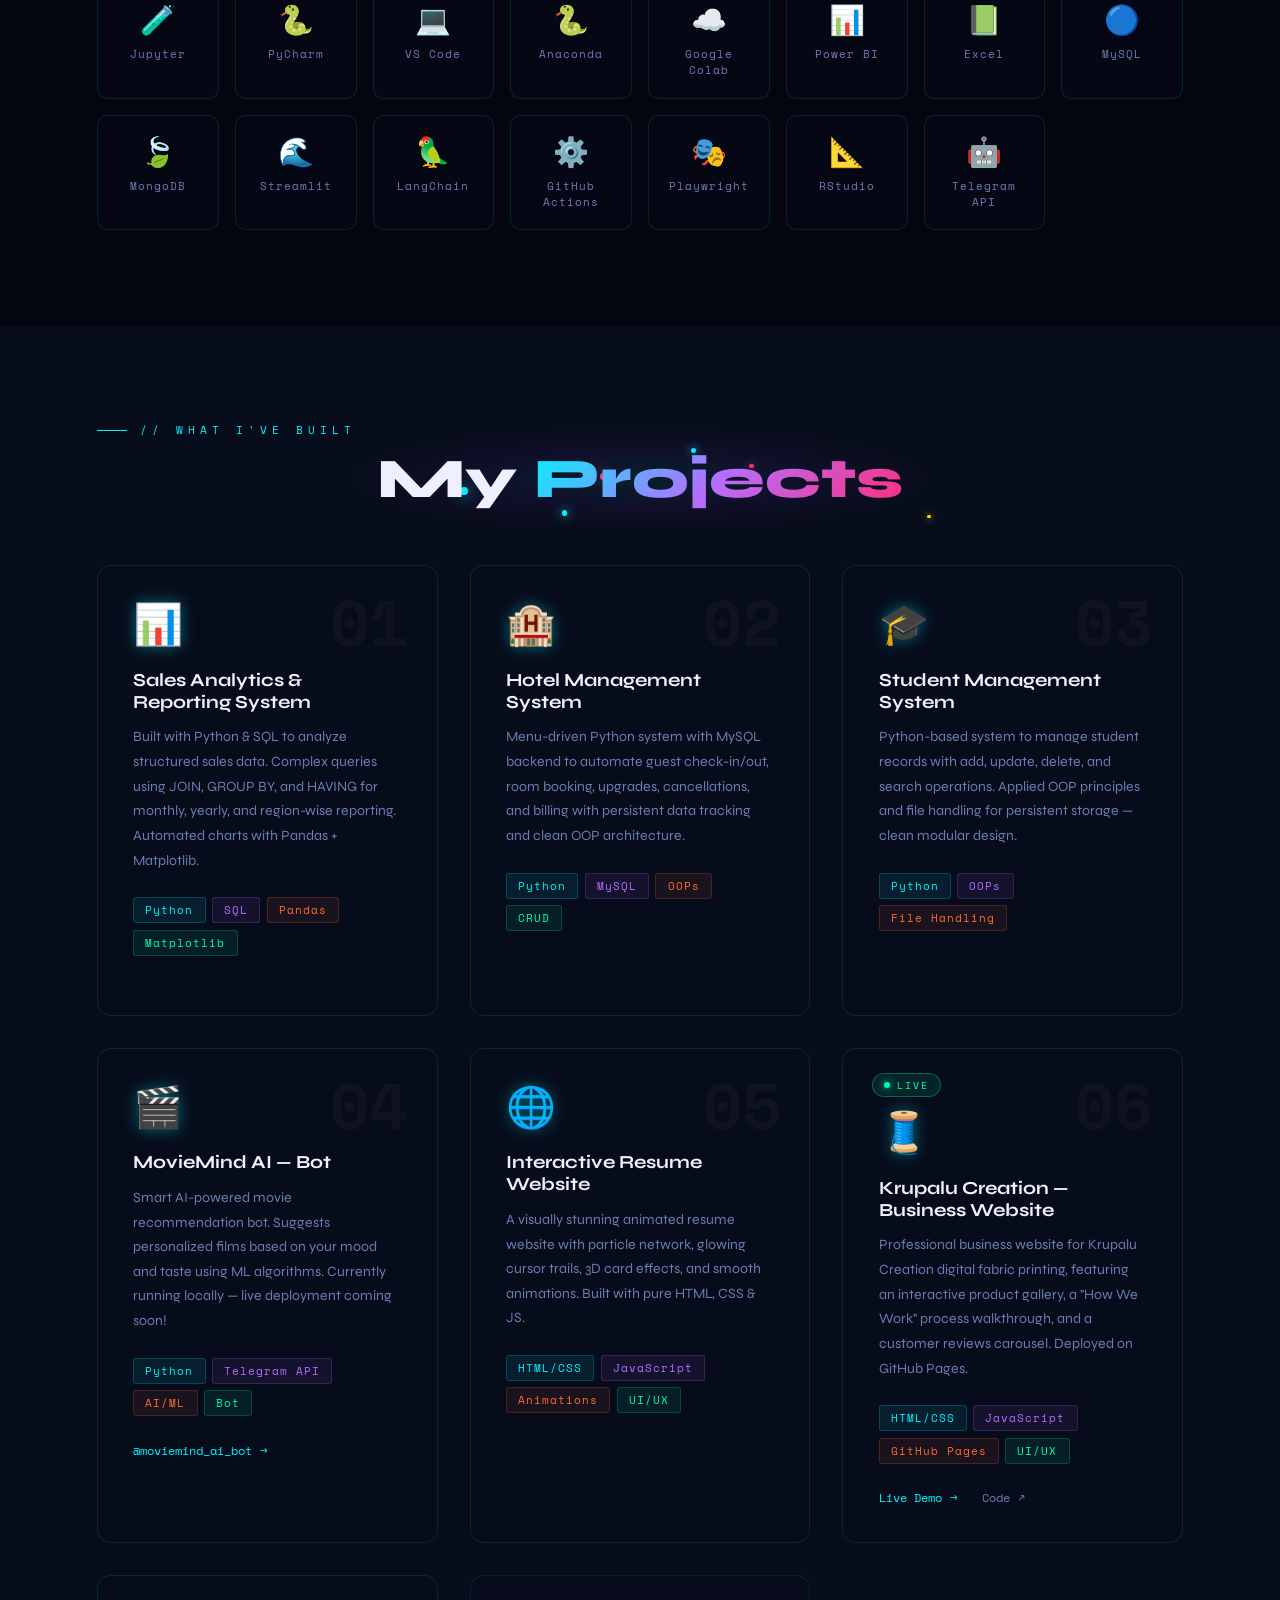
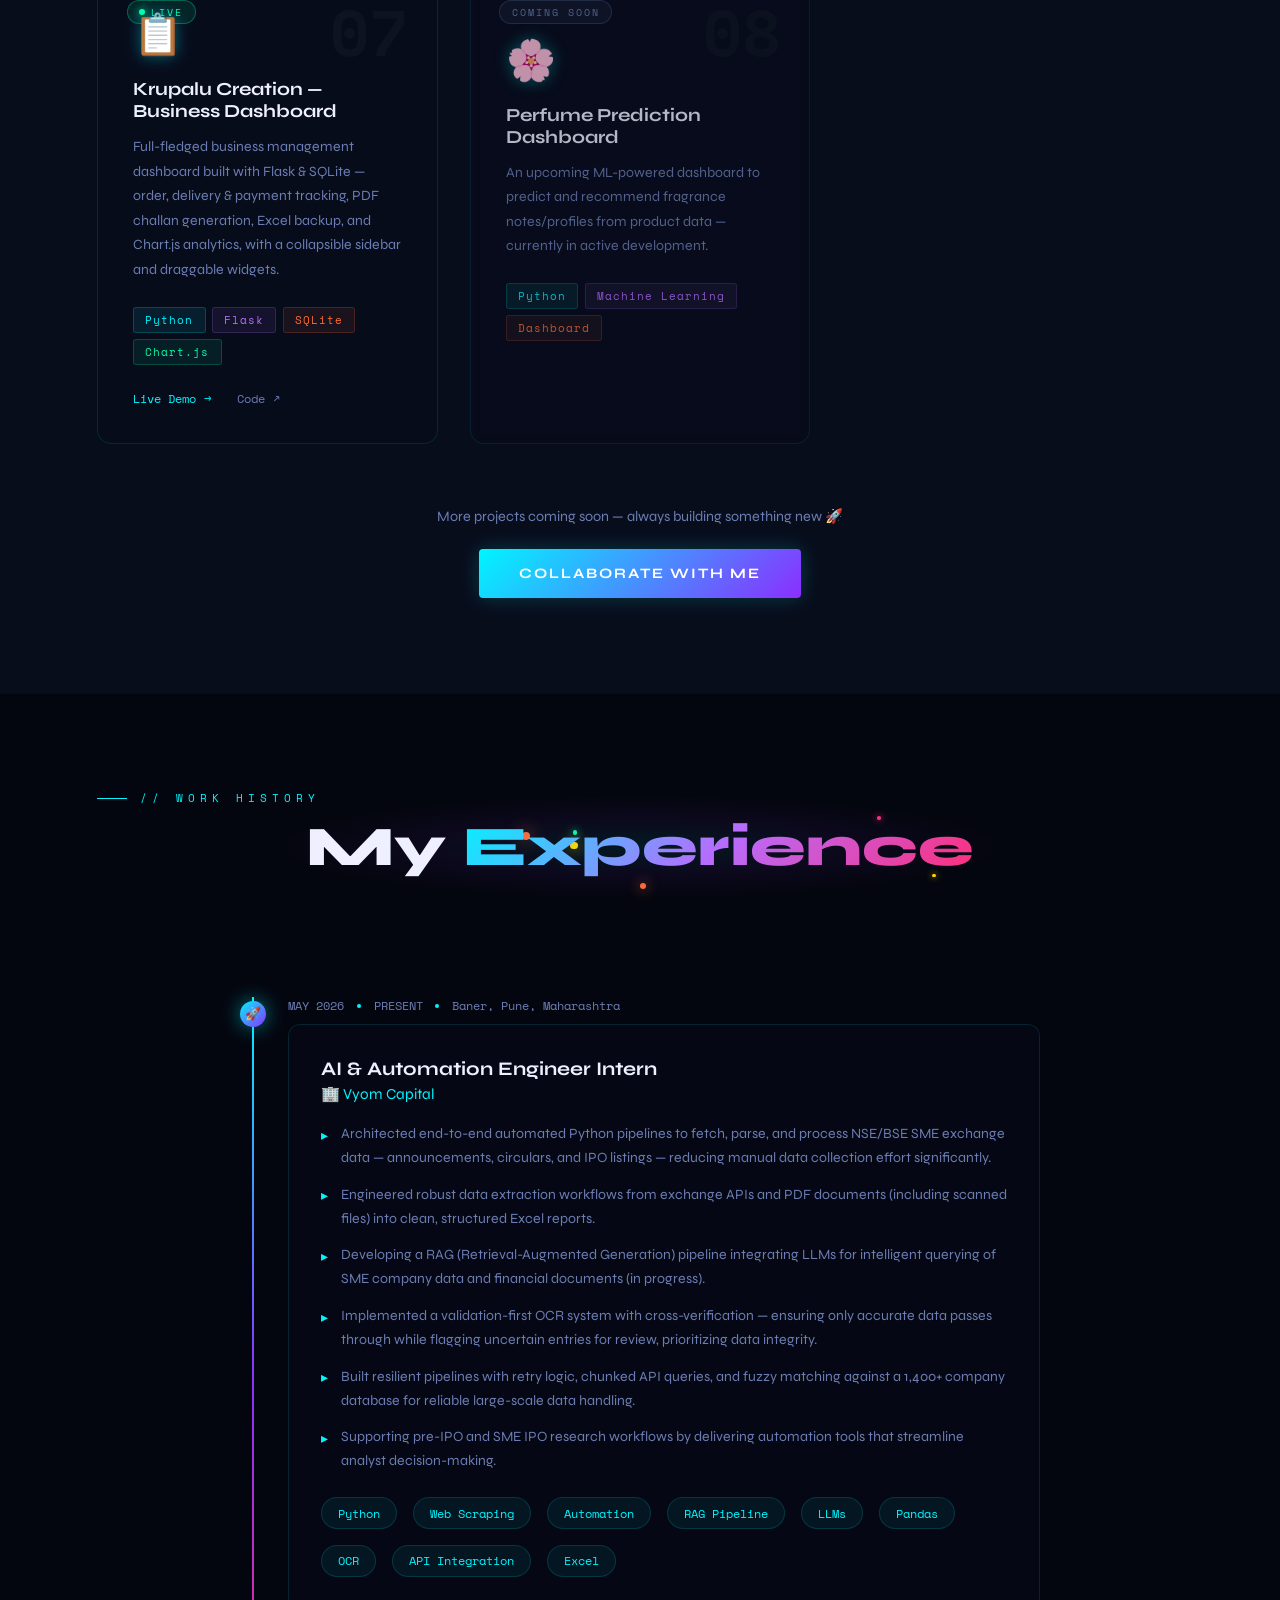
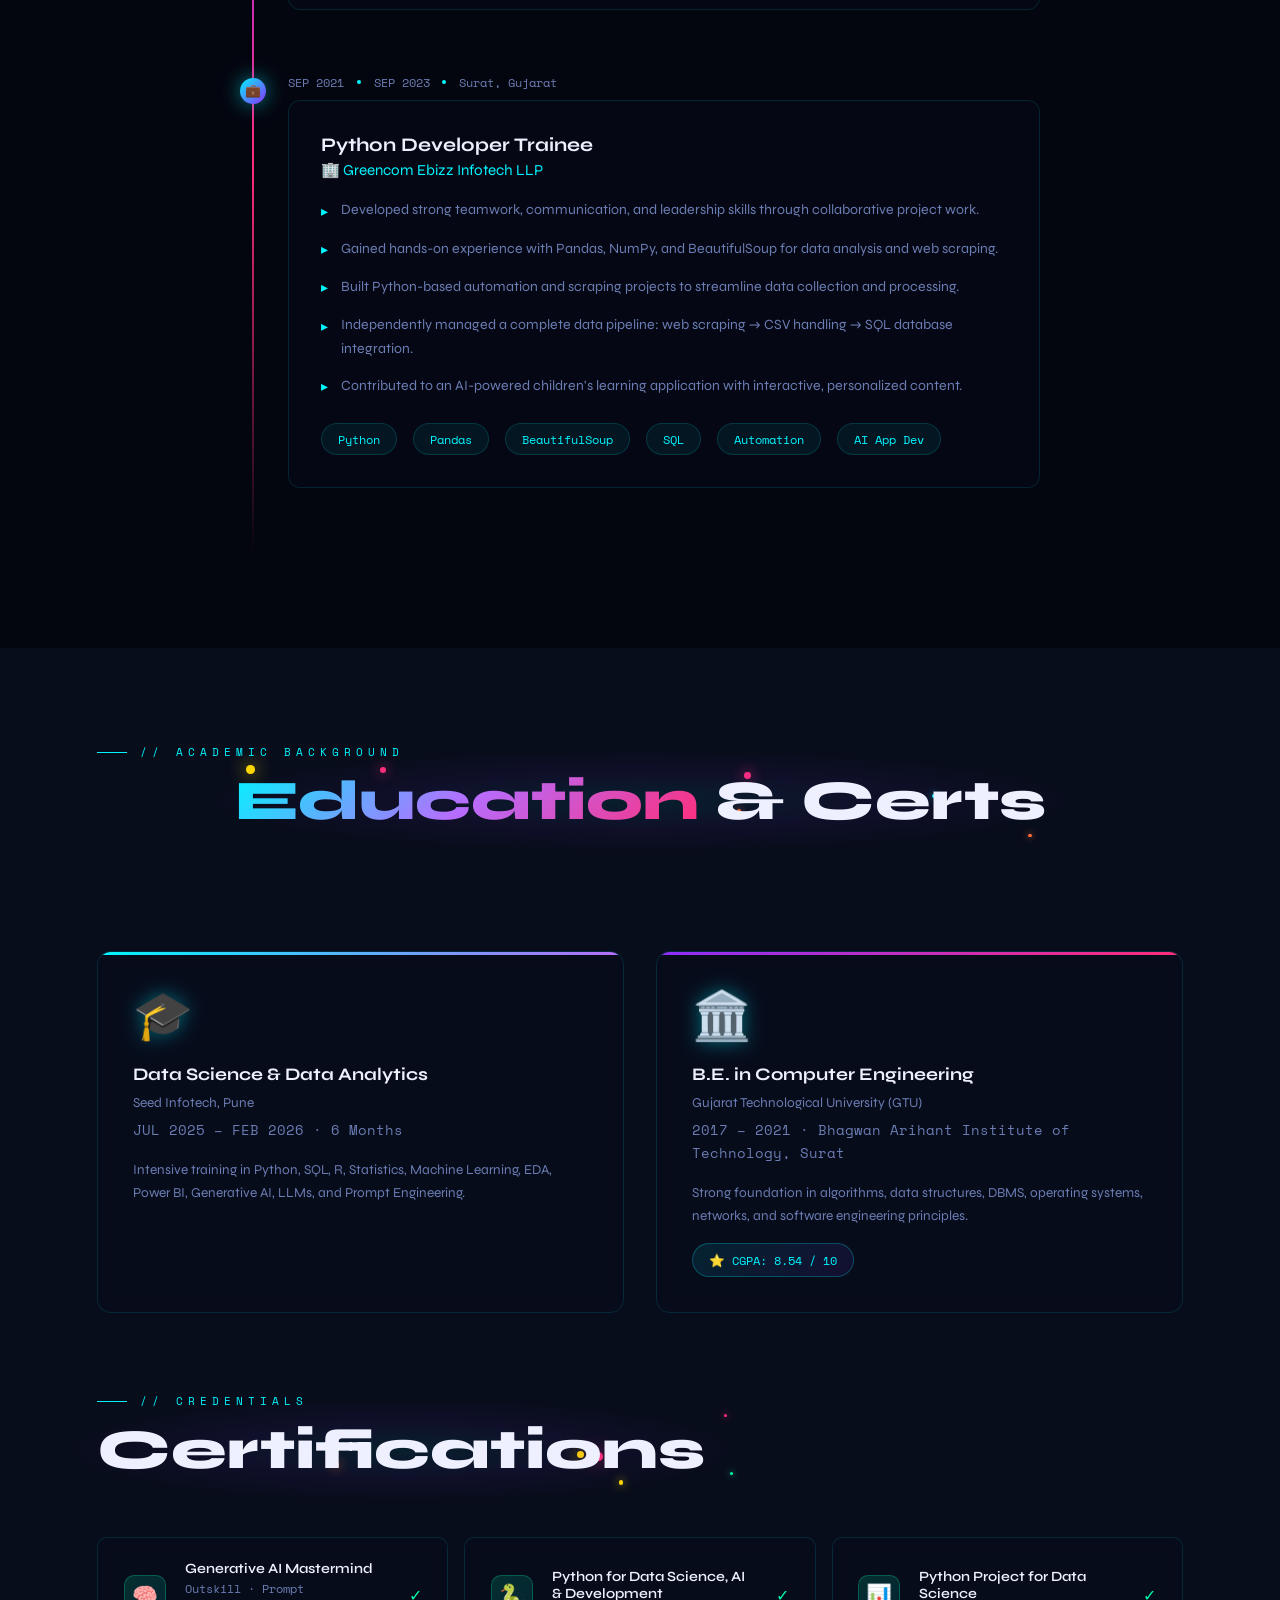
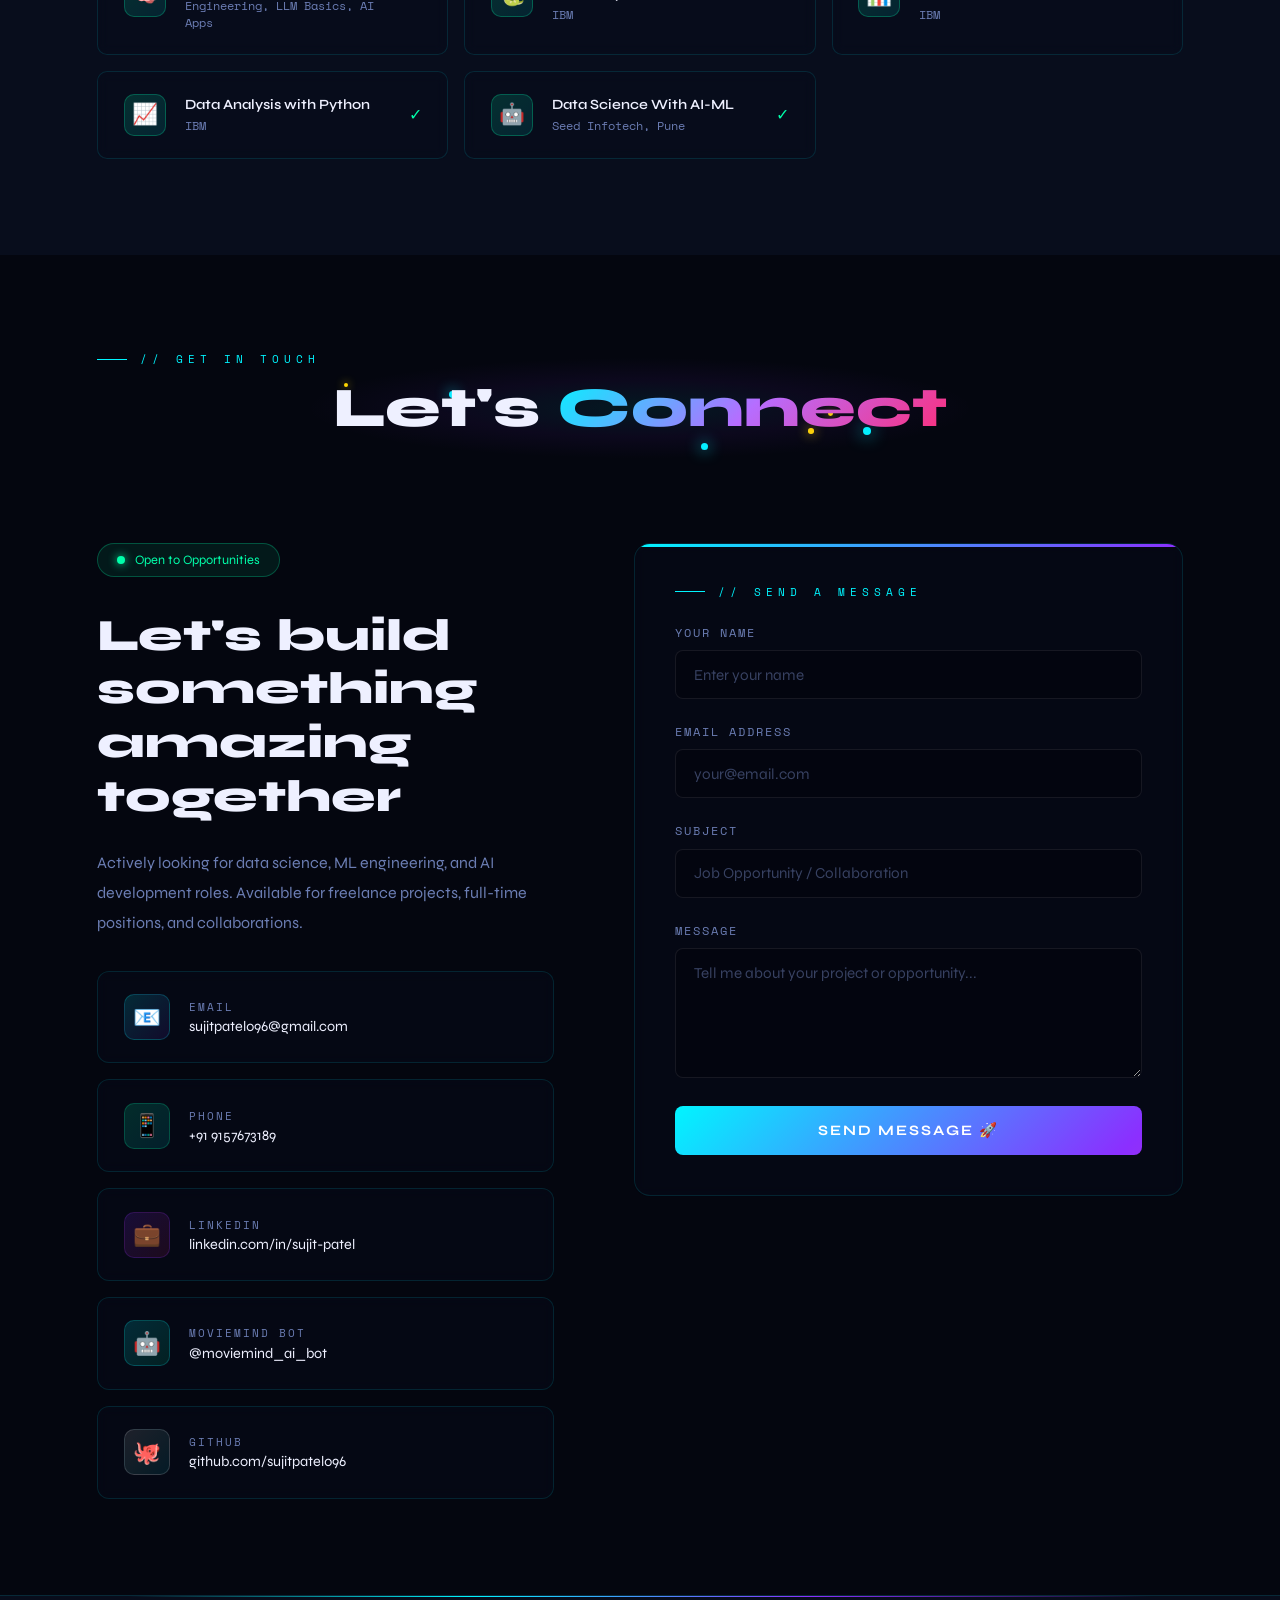
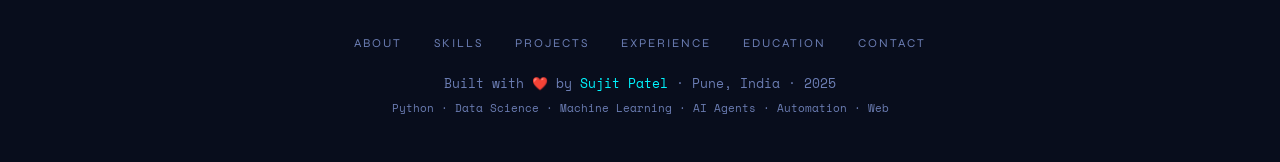
==== commit 4b7353c5: "Add live badge and demo link for Krupalu dashboard" ====
--- a/index.html
+++ b/index.html
@@ -466,7 +466,7 @@
 
       <div class="project-card reveal" data-glow="cyan"><div class="project-num">06</div><span class="live-badge">Live</span><span class="project-emoji" style="margin-top:1.6rem;">🧵</span><h3>Krupalu Creation — Business Website</h3><p>Professional business website for Krupalu Creation digital fabric printing, featuring an interactive product gallery, a "How We Work" process walkthrough, and a customer reviews carousel. Deployed on GitHub Pages.</p><div class="project-tags"><span class="tag tag-cyan">HTML/CSS</span><span class="tag tag-violet">JavaScript</span><span class="tag tag-orange">GitHub Pages</span><span class="tag tag-green">UI/UX</span></div><div class="project-links-row"><a href="https://tinyurl.com/krupalu-creation" target="_blank" rel="noopener" class="project-link">Live Demo</a><a href="https://github.com/sujitpatel096/krupalu-creation" target="_blank" rel="noopener" class="project-link-code">Code</a></div></div>
 
-      <div class="project-card reveal" data-glow="violet"><div class="project-num">07</div><span class="project-emoji">📋</span><h3>Krupalu Creation — Business Dashboard</h3><p>Full-fledged business management dashboard built with Flask & SQLite — order, delivery & payment tracking, PDF challan generation, Excel backup, and Chart.js analytics, with a collapsible sidebar and draggable widgets.</p><div class="project-tags"><span class="tag tag-cyan">Python</span><span class="tag tag-violet">Flask</span><span class="tag tag-orange">SQLite</span><span class="tag tag-green">Chart.js</span></div><div class="project-links-row"><a href="https://github.com/sujitpatel096/krupalu-dashboard" target="_blank" rel="noopener" class="project-link-code">Code</a></div></div>
+      <div class="project-card reveal" data-glow="violet"><div class="project-num">07</div><span class="live-badge">Live</span><span class="project-emoji">📋</span><h3>Krupalu Creation — Business Dashboard</h3><p>Full-fledged business management dashboard built with Flask & SQLite — order, delivery & payment tracking, PDF challan generation, Excel backup, and Chart.js analytics, with a collapsible sidebar and draggable widgets.</p><div class="project-tags"><span class="tag tag-cyan">Python</span><span class="tag tag-violet">Flask</span><span class="tag tag-orange">SQLite</span><span class="tag tag-green">Chart.js</span></div><div class="project-links-row"><a href="https://krupalu-dashboard.onrender.com" target="_blank" rel="noopener" class="project-link">Live Demo</a><a href="https://github.com/sujitpatel096/krupalu-dashboard" target="_blank" rel="noopener" class="project-link-code">Code</a></div></div>
 
       <div class="project-card reveal upcoming" data-glow="pink"><div class="project-num">08</div><span class="soon-badge">Coming Soon</span><span class="project-emoji" style="margin-top:1.6rem;">🌸</span><h3>Perfume Prediction Dashboard</h3><p>An upcoming ML-powered dashboard to predict and recommend fragrance notes/profiles from product data — currently in active development.</p><div class="project-tags"><span class="tag tag-cyan">Python</span><span class="tag tag-violet">Machine Learning</span><span class="tag tag-orange">Dashboard</span></div></div>
     </div>
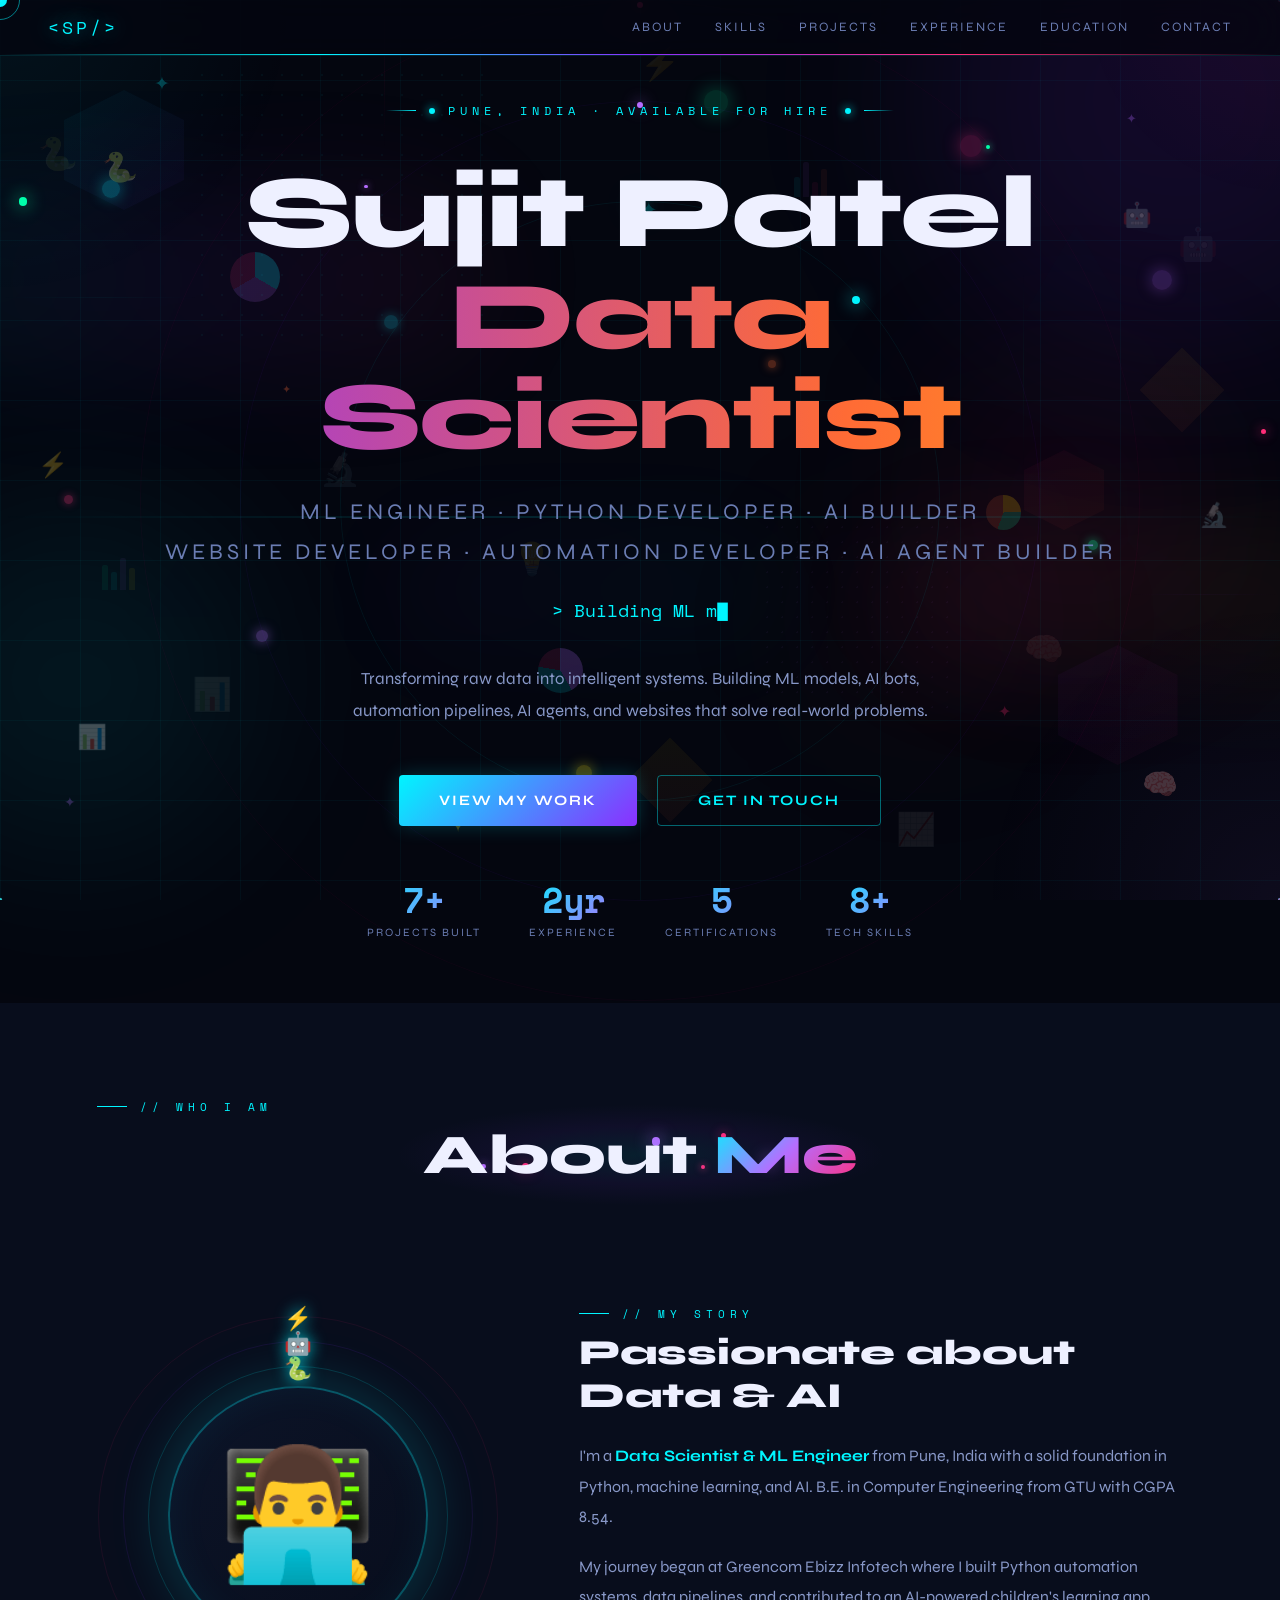
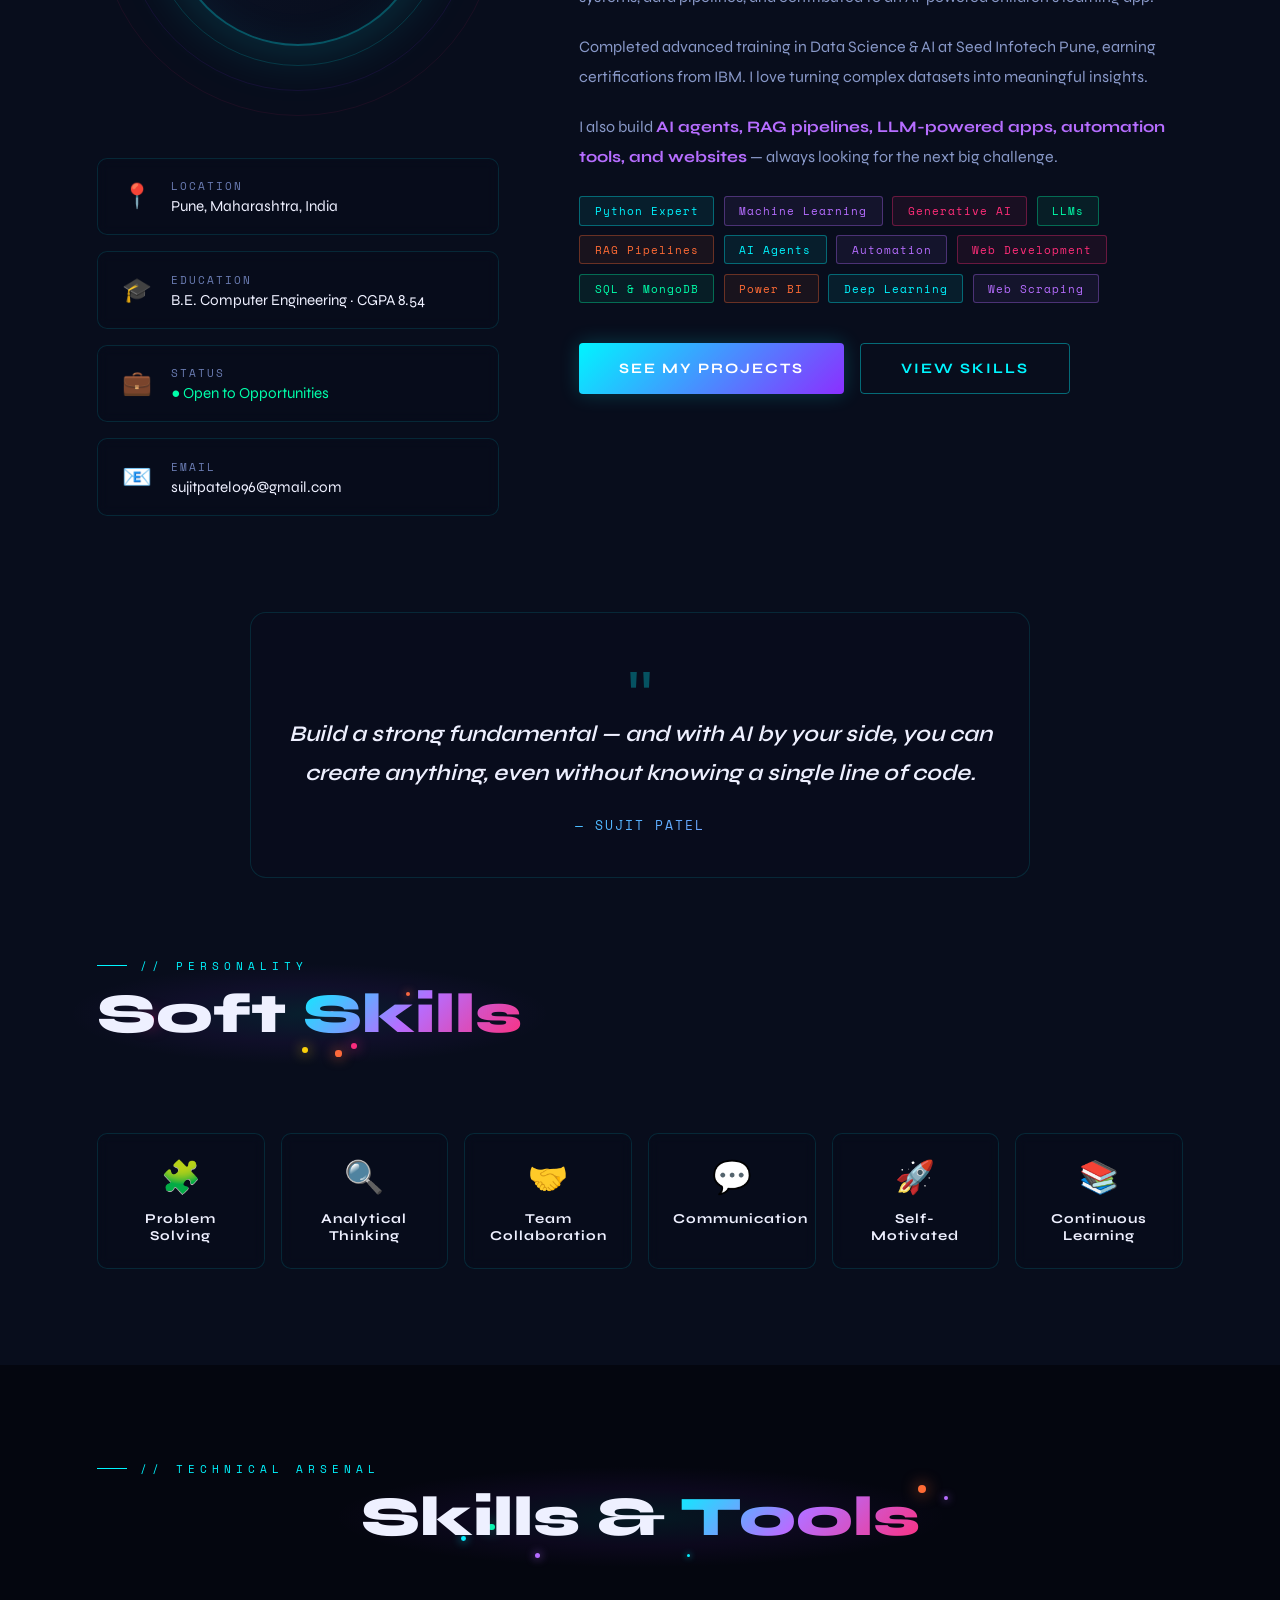
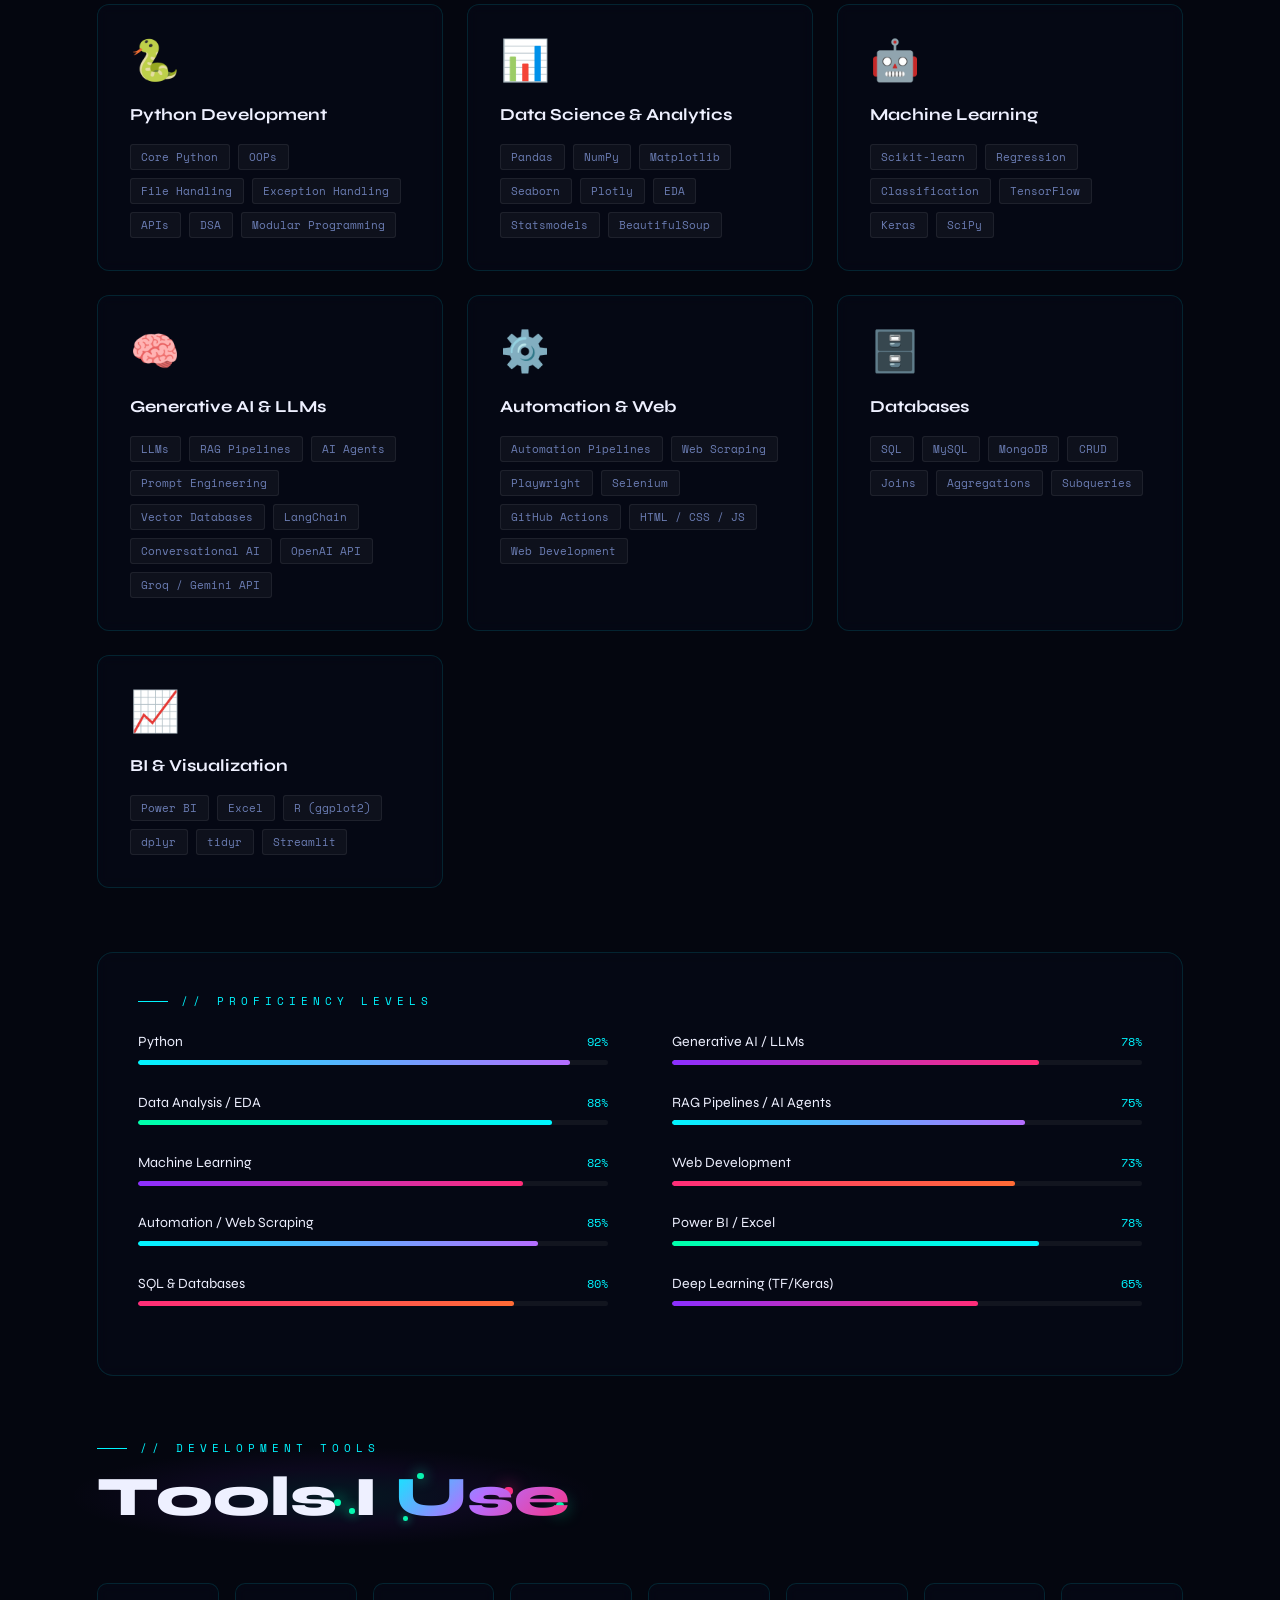
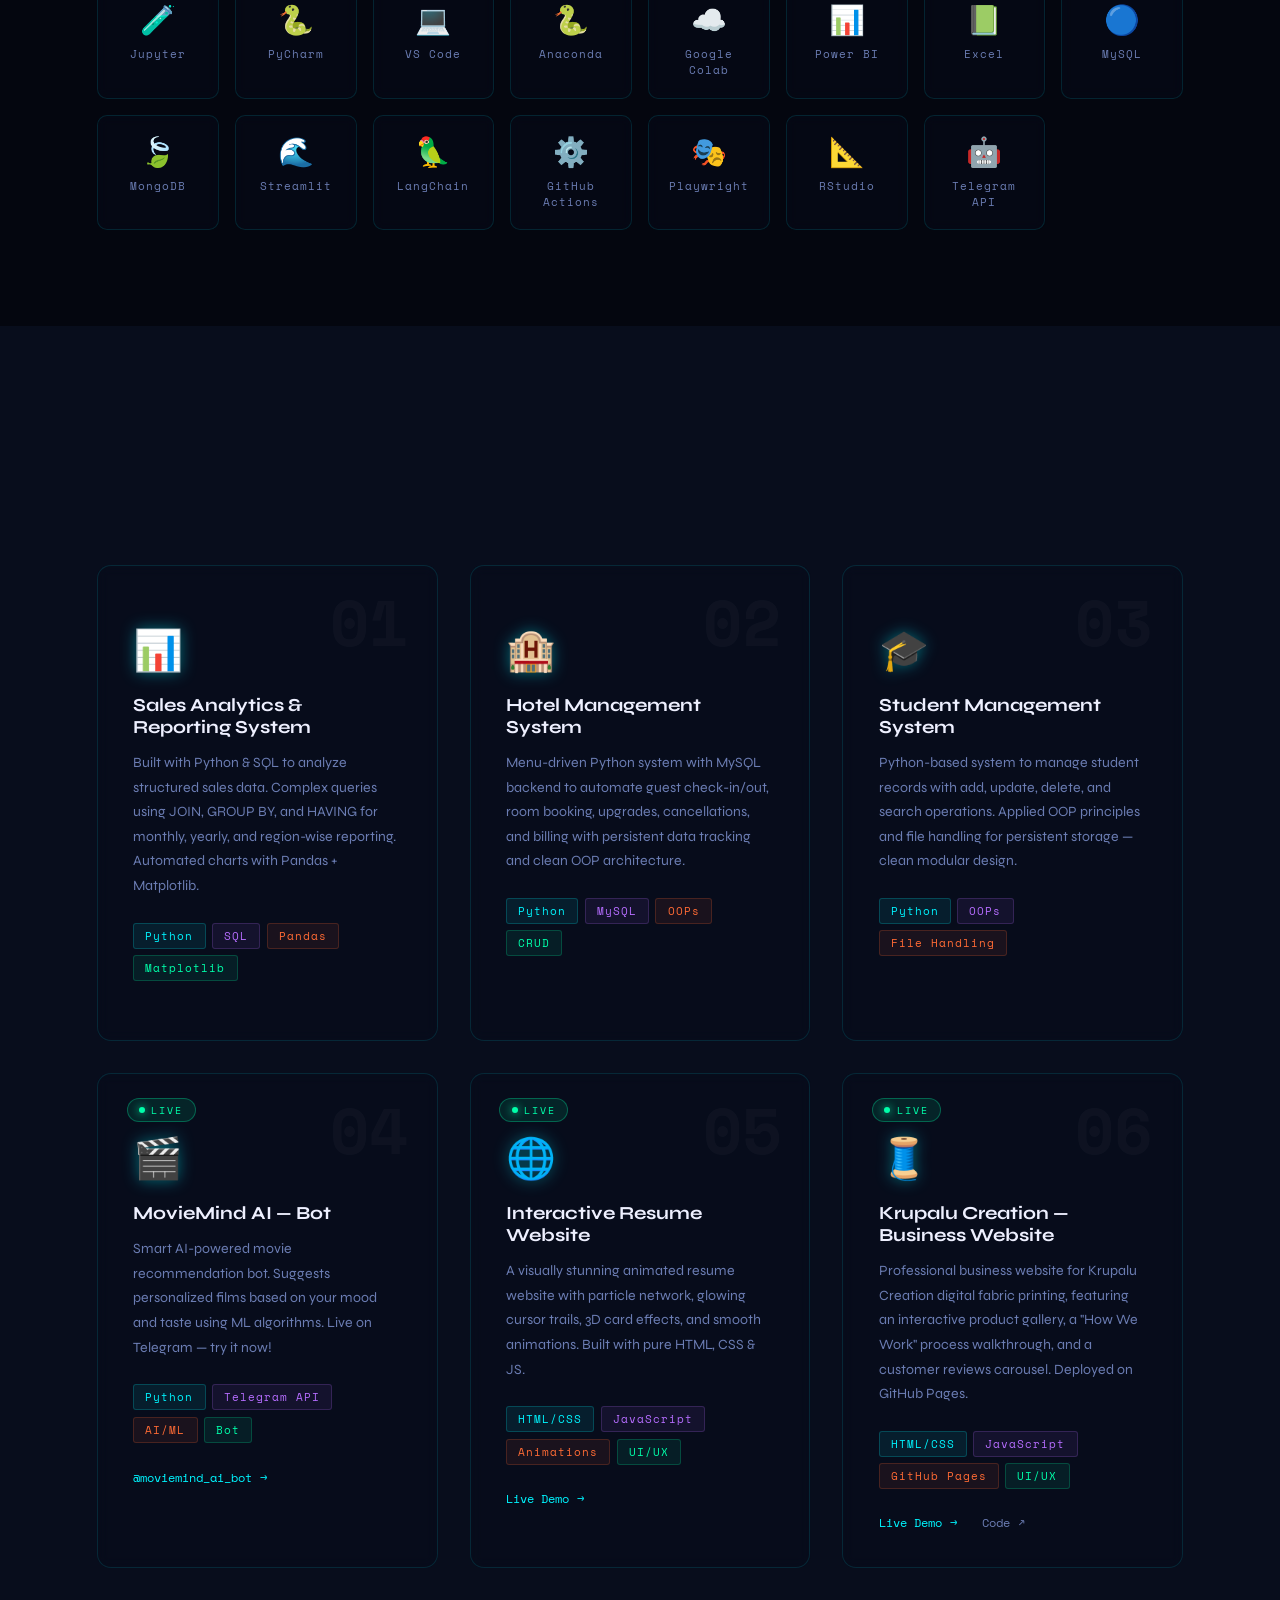
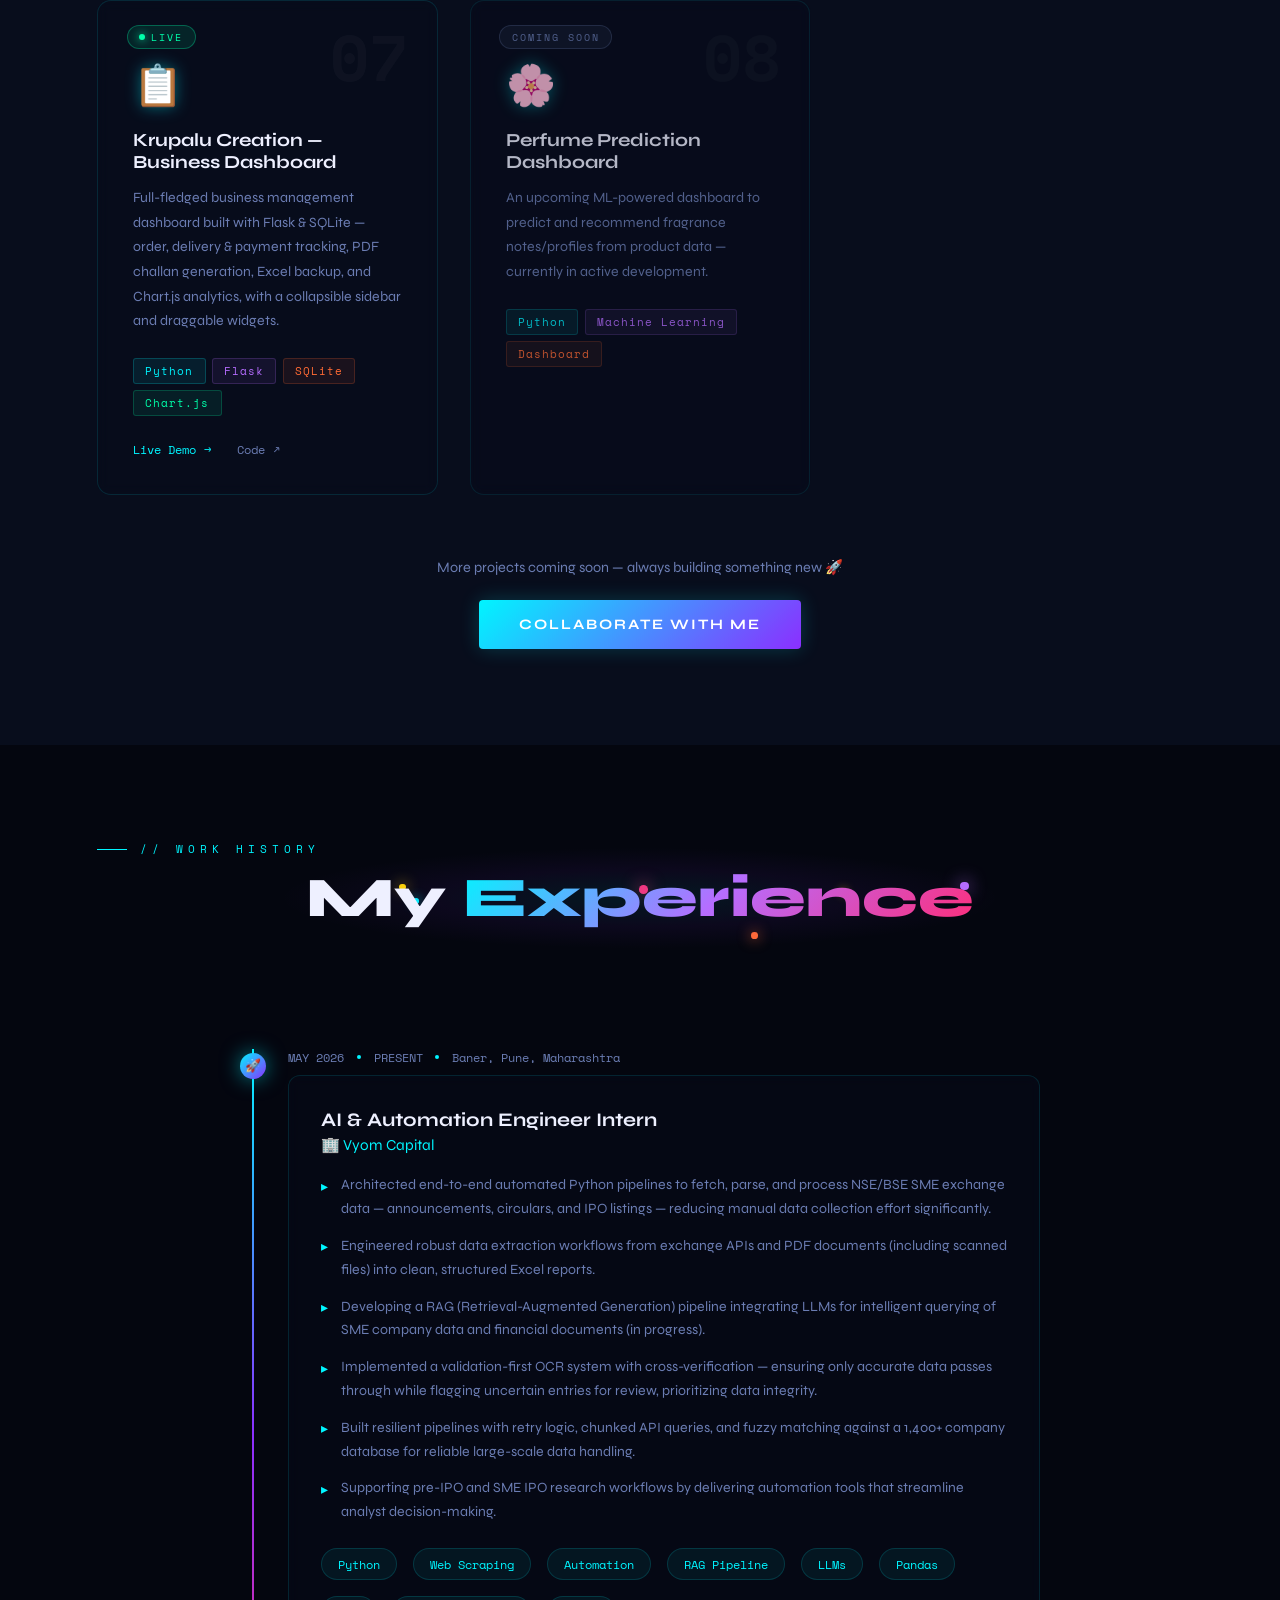
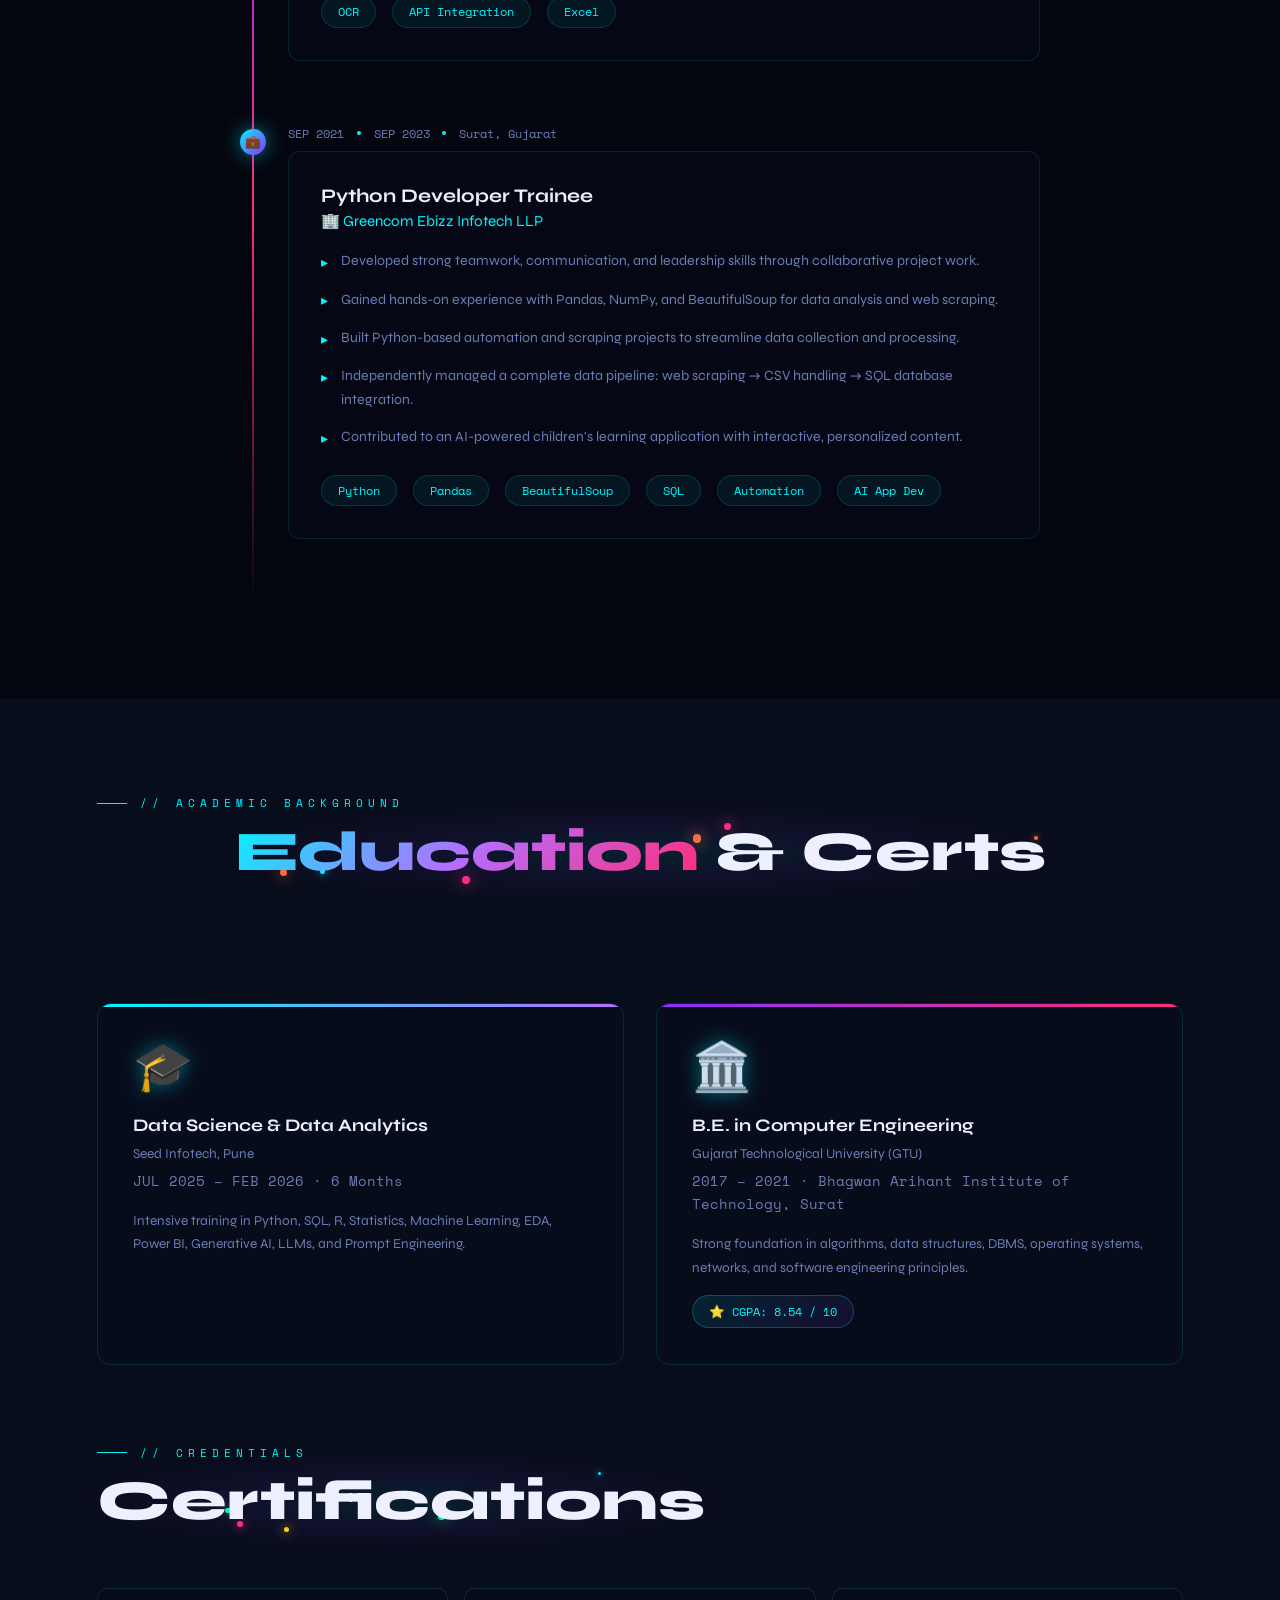
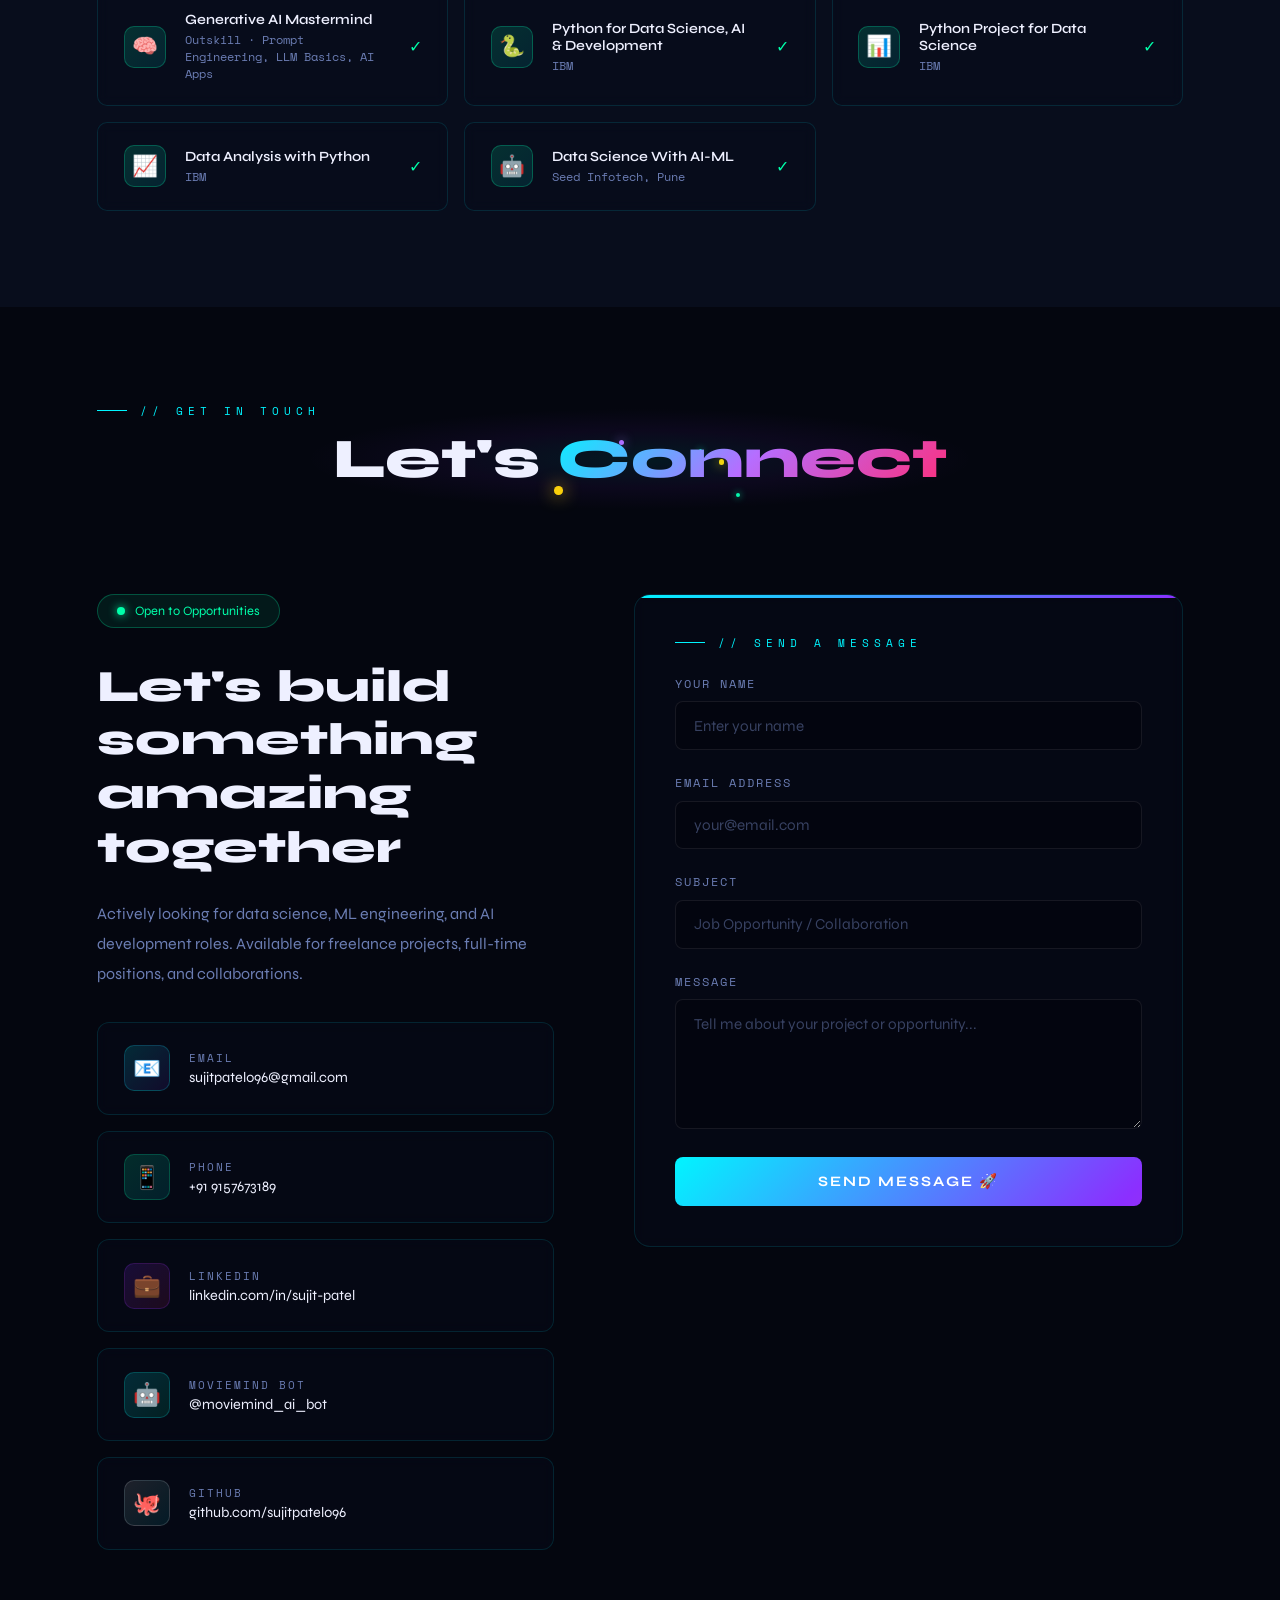
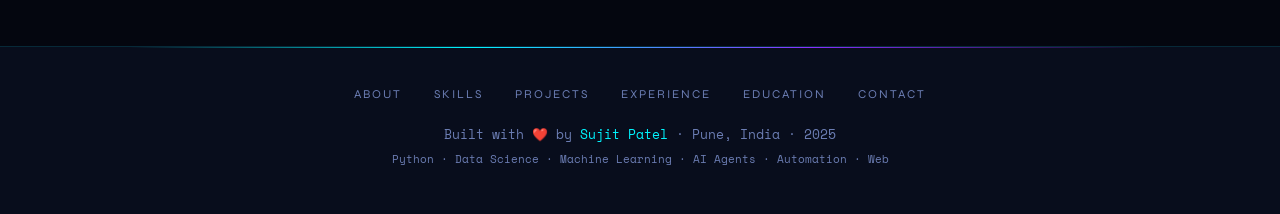
==== commit 0141e856: "Add live badge for MovieMind bot" ====
--- a/index.html
+++ b/index.html
@@ -458,15 +458,15 @@
   <div class="section-inner">
     <div style="text-align:center;" class="reveal"><p class="section-label">// What I've Built</p><h2 class="section-title">My <span class="highlight">Projects</span></h2></div>
     <div class="projects-grid">
-      <div class="project-card reveal" data-glow="cyan"><div class="project-num">01</div><span class="project-emoji">📊</span><h3>Sales Analytics & Reporting System</h3><p>Built with Python & SQL to analyze structured sales data. Complex queries using JOIN, GROUP BY, and HAVING for monthly, yearly, and region-wise reporting. Automated charts with Pandas + Matplotlib.</p><div class="project-tags"><span class="tag tag-cyan">Python</span><span class="tag tag-violet">SQL</span><span class="tag tag-orange">Pandas</span><span class="tag tag-green">Matplotlib</span></div></div>
-      <div class="project-card reveal" data-glow="violet"><div class="project-num">02</div><span class="project-emoji">🏨</span><h3>Hotel Management System</h3><p>Menu-driven Python system with MySQL backend to automate guest check-in/out, room booking, upgrades, cancellations, and billing with persistent data tracking and clean OOP architecture.</p><div class="project-tags"><span class="tag tag-cyan">Python</span><span class="tag tag-violet">MySQL</span><span class="tag tag-orange">OOPs</span><span class="tag tag-green">CRUD</span></div></div>
-      <div class="project-card reveal" data-glow="pink"><div class="project-num">03</div><span class="project-emoji">🎓</span><h3>Student Management System</h3><p>Python-based system to manage student records with add, update, delete, and search operations. Applied OOP principles and file handling for persistent storage — clean modular design.</p><div class="project-tags"><span class="tag tag-cyan">Python</span><span class="tag tag-violet">OOPs</span><span class="tag tag-orange">File Handling</span></div></div>
-      <div class="project-card reveal" data-glow="gold"><div class="project-num">04</div><span class="project-emoji">🎬</span><h3>MovieMind AI — Bot</h3><p>Smart AI-powered movie recommendation bot. Suggests personalized films based on your mood and taste using ML algorithms. Currently running locally — live deployment coming soon!</p><div class="project-tags"><span class="tag tag-cyan">Python</span><span class="tag tag-violet">Telegram API</span><span class="tag tag-orange">AI/ML</span><span class="tag tag-green">Bot</span></div><a href="https://t.me/moviemind_ai_bot" class="project-link">@moviemind_ai_bot</a></div>
-      <div class="project-card reveal" data-glow="green"><div class="project-num">05</div><span class="project-emoji">🌐</span><h3>Interactive Resume Website</h3><p>A visually stunning animated resume website with particle network, glowing cursor trails, 3D card effects, and smooth animations. Built with pure HTML, CSS & JS.</p><div class="project-tags"><span class="tag tag-cyan">HTML/CSS</span><span class="tag tag-violet">JavaScript</span><span class="tag tag-orange">Animations</span><span class="tag tag-green">UI/UX</span></div></div>
+      <div class="project-card reveal" data-glow="cyan"><div class="project-num">01</div><span class="project-emoji" style="margin-top:1.6rem;">📊</span><h3>Sales Analytics & Reporting System</h3><p>Built with Python & SQL to analyze structured sales data. Complex queries using JOIN, GROUP BY, and HAVING for monthly, yearly, and region-wise reporting. Automated charts with Pandas + Matplotlib.</p><div class="project-tags"><span class="tag tag-cyan">Python</span><span class="tag tag-violet">SQL</span><span class="tag tag-orange">Pandas</span><span class="tag tag-green">Matplotlib</span></div></div>
+      <div class="project-card reveal" data-glow="violet"><div class="project-num">02</div><span class="project-emoji" style="margin-top:1.6rem;">🏨</span><h3>Hotel Management System</h3><p>Menu-driven Python system with MySQL backend to automate guest check-in/out, room booking, upgrades, cancellations, and billing with persistent data tracking and clean OOP architecture.</p><div class="project-tags"><span class="tag tag-cyan">Python</span><span class="tag tag-violet">MySQL</span><span class="tag tag-orange">OOPs</span><span class="tag tag-green">CRUD</span></div></div>
+      <div class="project-card reveal" data-glow="pink"><div class="project-num">03</div><span class="project-emoji" style="margin-top:1.6rem;">🎓</span><h3>Student Management System</h3><p>Python-based system to manage student records with add, update, delete, and search operations. Applied OOP principles and file handling for persistent storage — clean modular design.</p><div class="project-tags"><span class="tag tag-cyan">Python</span><span class="tag tag-violet">OOPs</span><span class="tag tag-orange">File Handling</span></div></div>
+      <div class="project-card reveal" data-glow="gold"><div class="project-num">04</div><span class="live-badge">Live</span><span class="project-emoji" style="margin-top:1.6rem;">🎬</span><h3>MovieMind AI — Bot</h3><p>Smart AI-powered movie recommendation bot. Suggests personalized films based on your mood and taste using ML algorithms. Live on Telegram — try it now!</p><div class="project-tags"><span class="tag tag-cyan">Python</span><span class="tag tag-violet">Telegram API</span><span class="tag tag-orange">AI/ML</span><span class="tag tag-green">Bot</span></div><a href="https://t.me/moviemind_ai_bot" class="project-link">@moviemind_ai_bot</a></div>
+      <div class="project-card reveal" data-glow="green"><div class="project-num">05</div><span class="live-badge">Live</span><span class="project-emoji" style="margin-top:1.6rem;">🌐</span><h3>Interactive Resume Website</h3><p>A visually stunning animated resume website with particle network, glowing cursor trails, 3D card effects, and smooth animations. Built with pure HTML, CSS & JS.</p><div class="project-tags"><span class="tag tag-cyan">HTML/CSS</span><span class="tag tag-violet">JavaScript</span><span class="tag tag-orange">Animations</span><span class="tag tag-green">UI/UX</span></div><div class="project-links-row"><a href="https://sujitpatel096.github.io/sujit-patel-portfolio/" target="_blank" rel="noopener" class="project-link">Live Demo</a></div></div>
 
       <div class="project-card reveal" data-glow="cyan"><div class="project-num">06</div><span class="live-badge">Live</span><span class="project-emoji" style="margin-top:1.6rem;">🧵</span><h3>Krupalu Creation — Business Website</h3><p>Professional business website for Krupalu Creation digital fabric printing, featuring an interactive product gallery, a "How We Work" process walkthrough, and a customer reviews carousel. Deployed on GitHub Pages.</p><div class="project-tags"><span class="tag tag-cyan">HTML/CSS</span><span class="tag tag-violet">JavaScript</span><span class="tag tag-orange">GitHub Pages</span><span class="tag tag-green">UI/UX</span></div><div class="project-links-row"><a href="https://tinyurl.com/krupalu-creation" target="_blank" rel="noopener" class="project-link">Live Demo</a><a href="https://github.com/sujitpatel096/krupalu-creation" target="_blank" rel="noopener" class="project-link-code">Code</a></div></div>
 
-      <div class="project-card reveal" data-glow="violet"><div class="project-num">07</div><span class="live-badge">Live</span><span class="project-emoji">📋</span><h3>Krupalu Creation — Business Dashboard</h3><p>Full-fledged business management dashboard built with Flask & SQLite — order, delivery & payment tracking, PDF challan generation, Excel backup, and Chart.js analytics, with a collapsible sidebar and draggable widgets.</p><div class="project-tags"><span class="tag tag-cyan">Python</span><span class="tag tag-violet">Flask</span><span class="tag tag-orange">SQLite</span><span class="tag tag-green">Chart.js</span></div><div class="project-links-row"><a href="https://krupalu-dashboard.onrender.com" target="_blank" rel="noopener" class="project-link">Live Demo</a><a href="https://github.com/sujitpatel096/krupalu-dashboard" target="_blank" rel="noopener" class="project-link-code">Code</a></div></div>
+      <div class="project-card reveal" data-glow="violet"><div class="project-num">07</div><span class="live-badge">Live</span><span class="project-emoji" style="margin-top:1.6rem;">📋</span><h3>Krupalu Creation — Business Dashboard</h3><p>Full-fledged business management dashboard built with Flask & SQLite — order, delivery & payment tracking, PDF challan generation, Excel backup, and Chart.js analytics, with a collapsible sidebar and draggable widgets.</p><div class="project-tags"><span class="tag tag-cyan">Python</span><span class="tag tag-violet">Flask</span><span class="tag tag-orange">SQLite</span><span class="tag tag-green">Chart.js</span></div><div class="project-links-row"><a href="https://krupalu-dashboard.onrender.com" target="_blank" rel="noopener" class="project-link">Live Demo</a><a href="https://github.com/sujitpatel096/krupalu-dashboard" target="_blank" rel="noopener" class="project-link-code">Code</a></div></div>
 
       <div class="project-card reveal upcoming" data-glow="pink"><div class="project-num">08</div><span class="soon-badge">Coming Soon</span><span class="project-emoji" style="margin-top:1.6rem;">🌸</span><h3>Perfume Prediction Dashboard</h3><p>An upcoming ML-powered dashboard to predict and recommend fragrance notes/profiles from product data — currently in active development.</p><div class="project-tags"><span class="tag tag-cyan">Python</span><span class="tag tag-violet">Machine Learning</span><span class="tag tag-orange">Dashboard</span></div></div>
     </div>
--- a/style.css
+++ b/style.css
@@ -23,6 +23,7 @@
   --glow-pink: 0 0 30px rgba(255,45,120,0.35), 0 0 60px rgba(255,45,120,0.15);
 }
 
+
 /* FIX: stop horizontal overflow + pinch zoom shifting layout on mobile.
    NOTE: scroll-behavior is intentionally NOT set here — the JS handles
    smooth scrolling. Having both caused the "jerk/break on first scroll". */
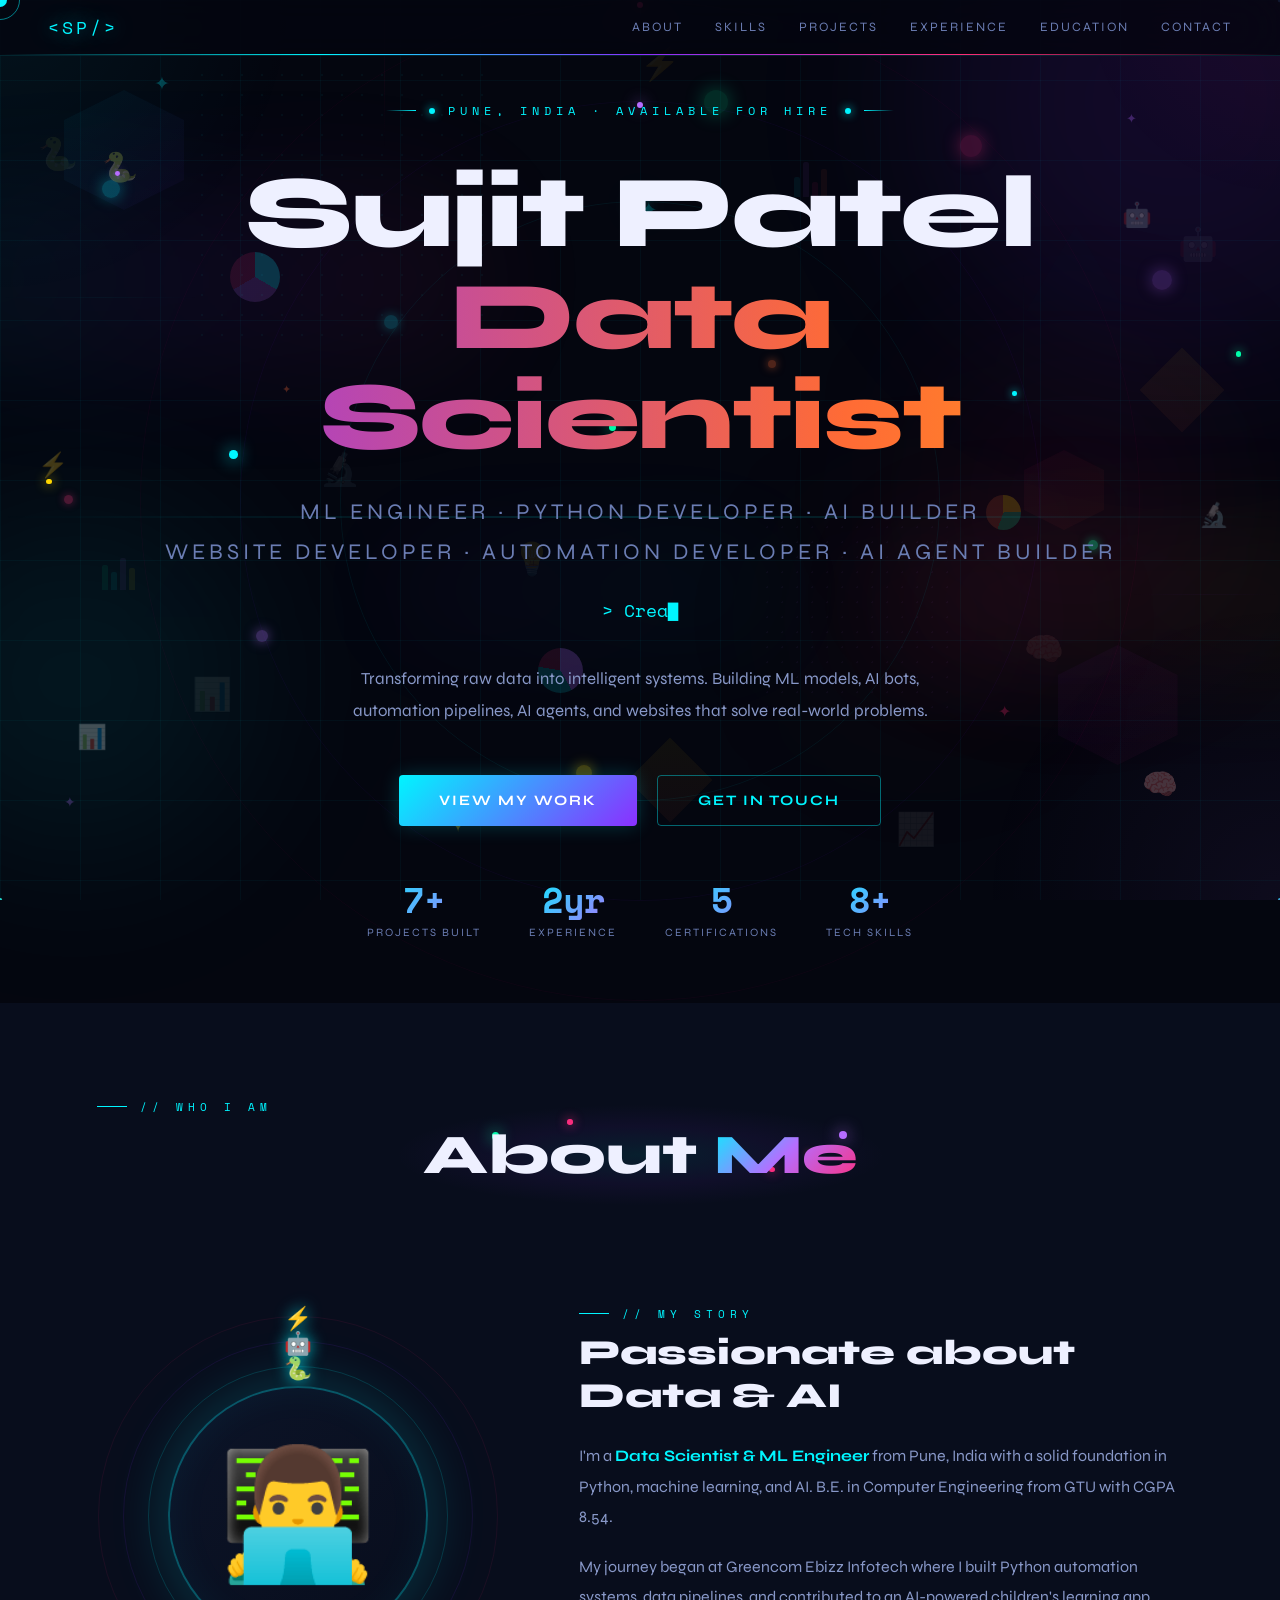
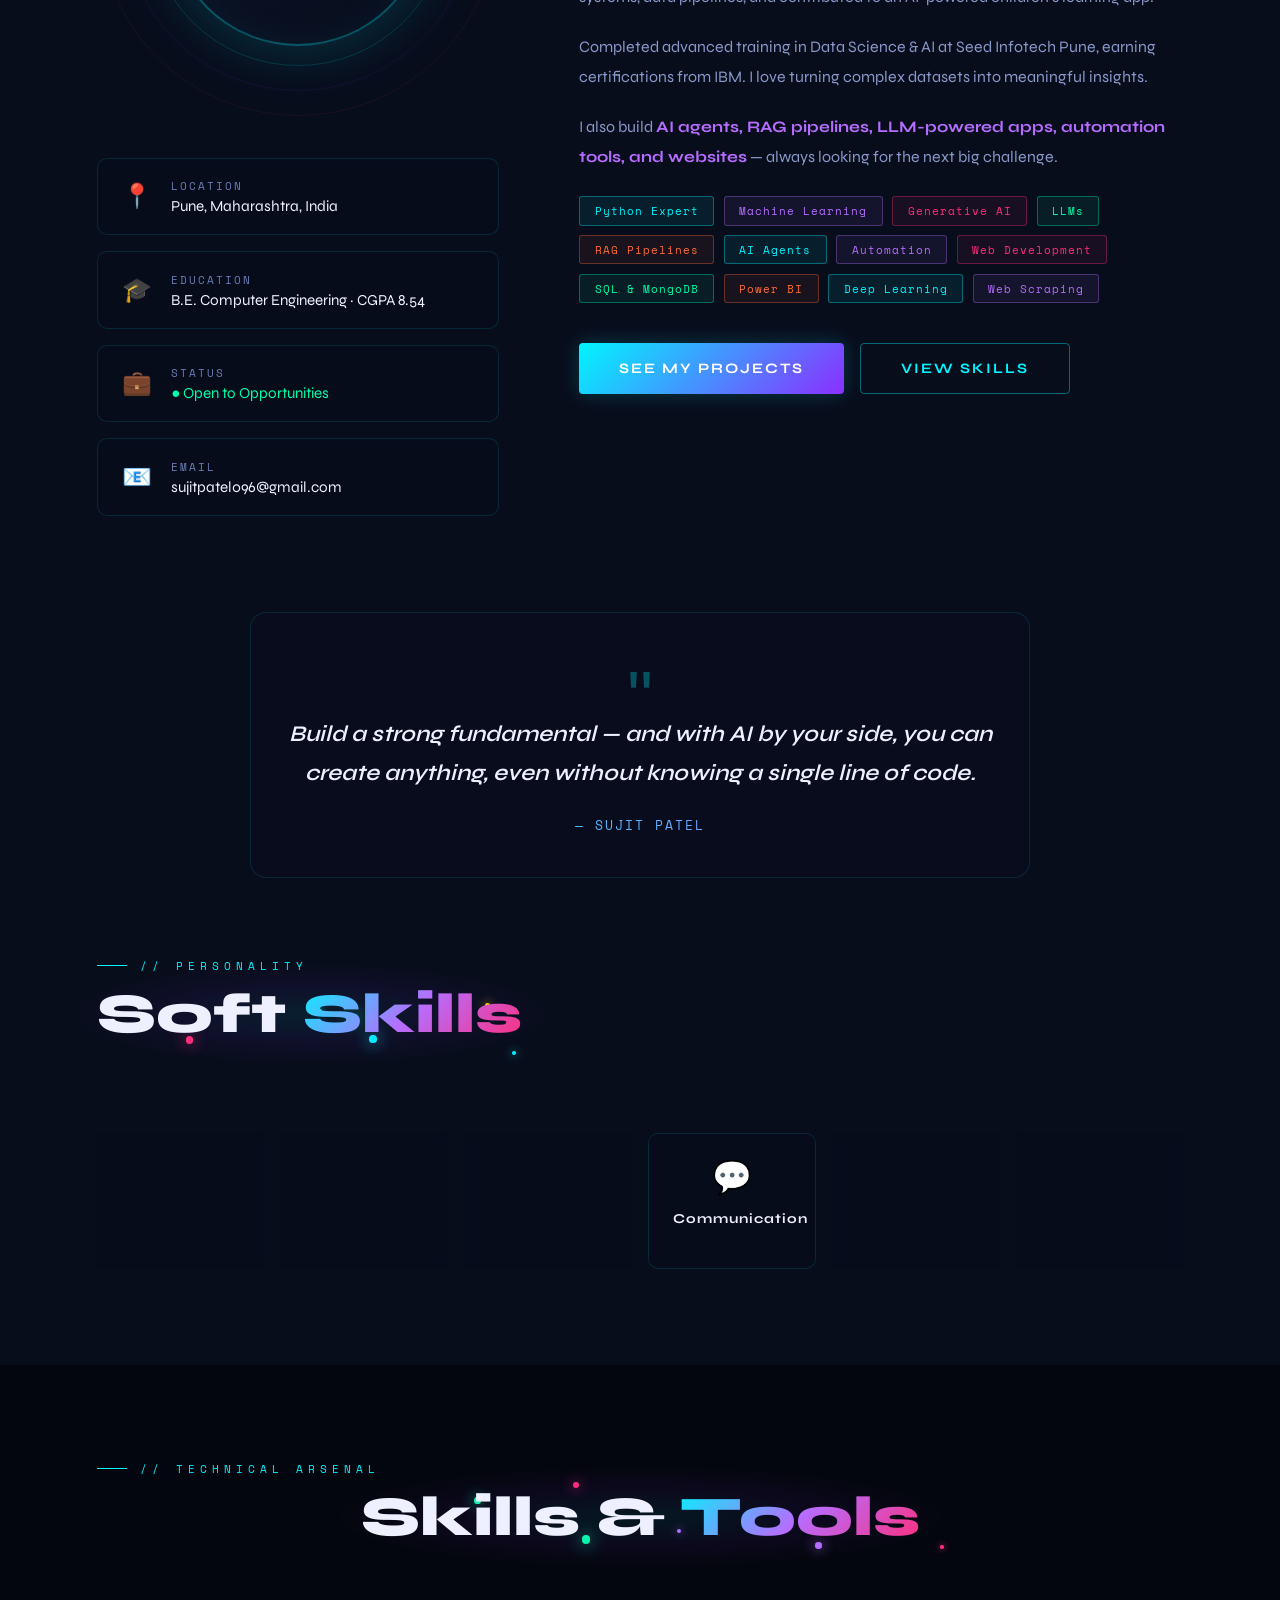
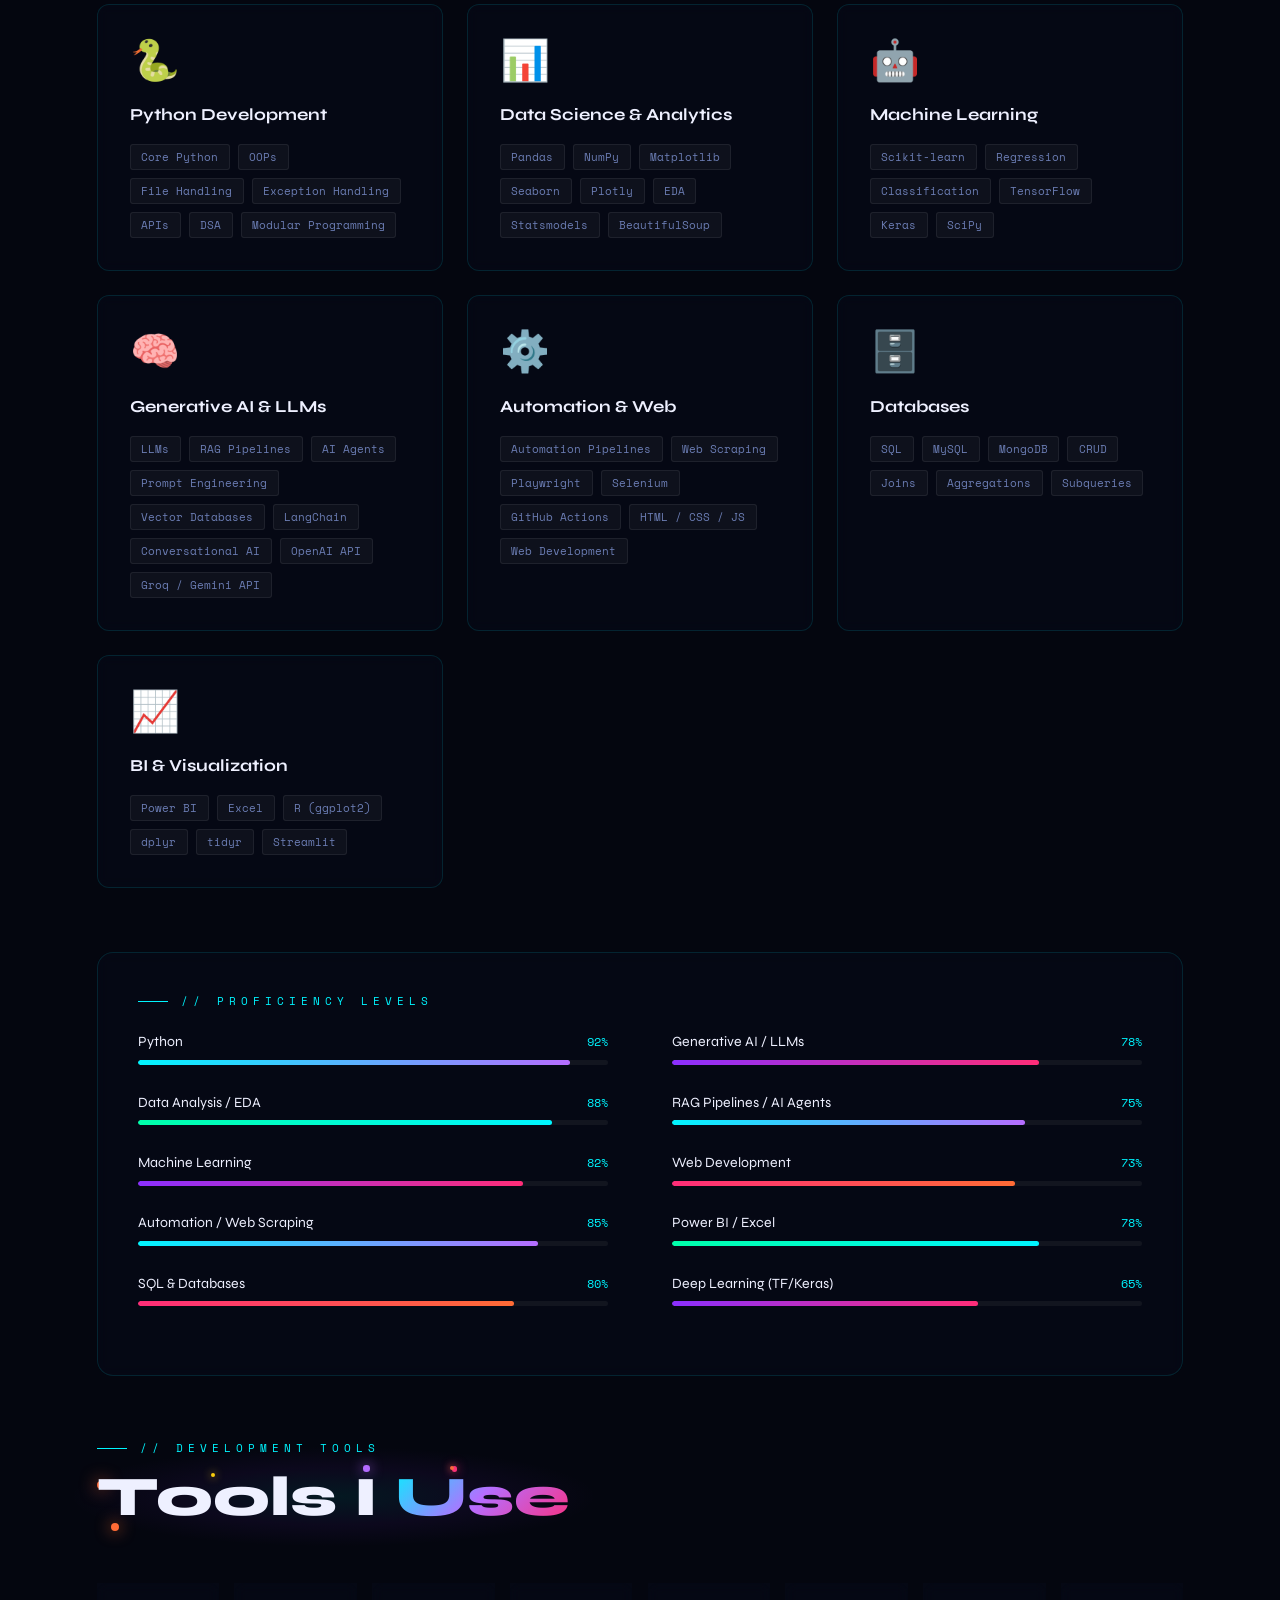
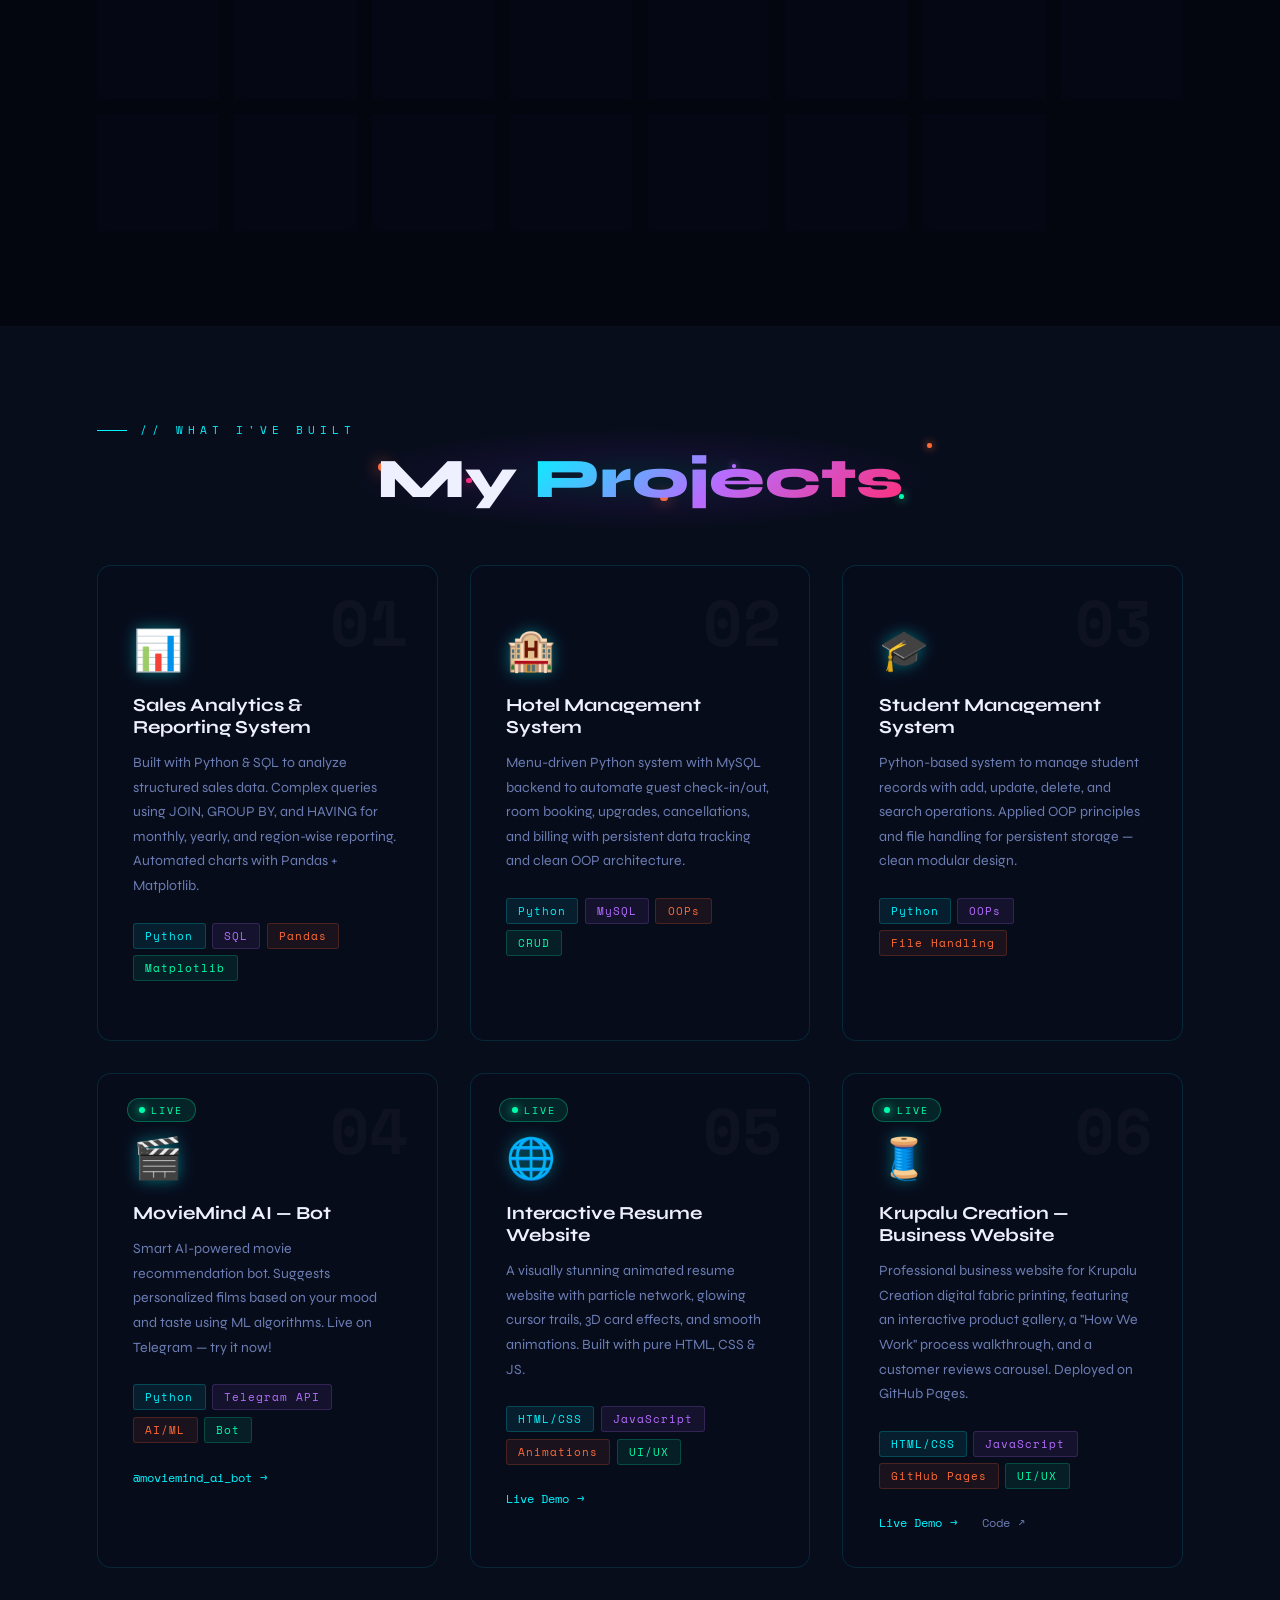
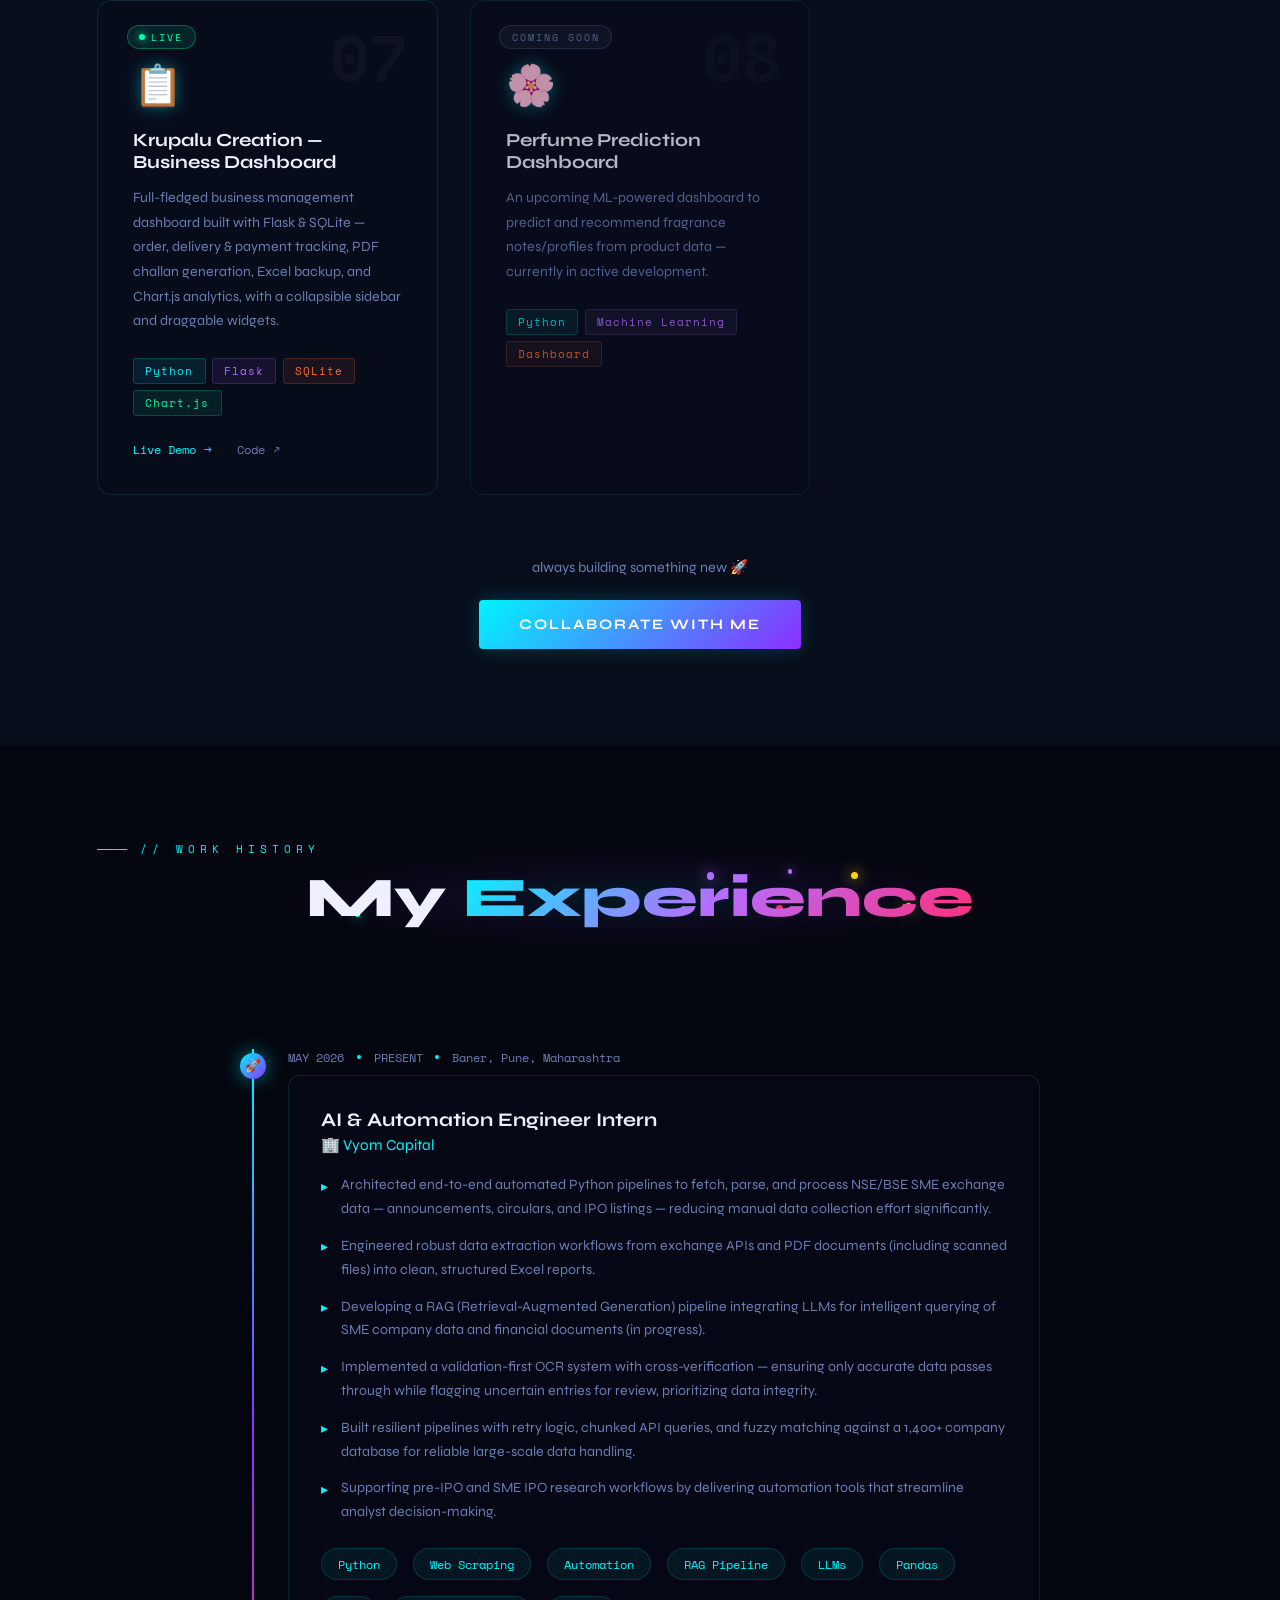
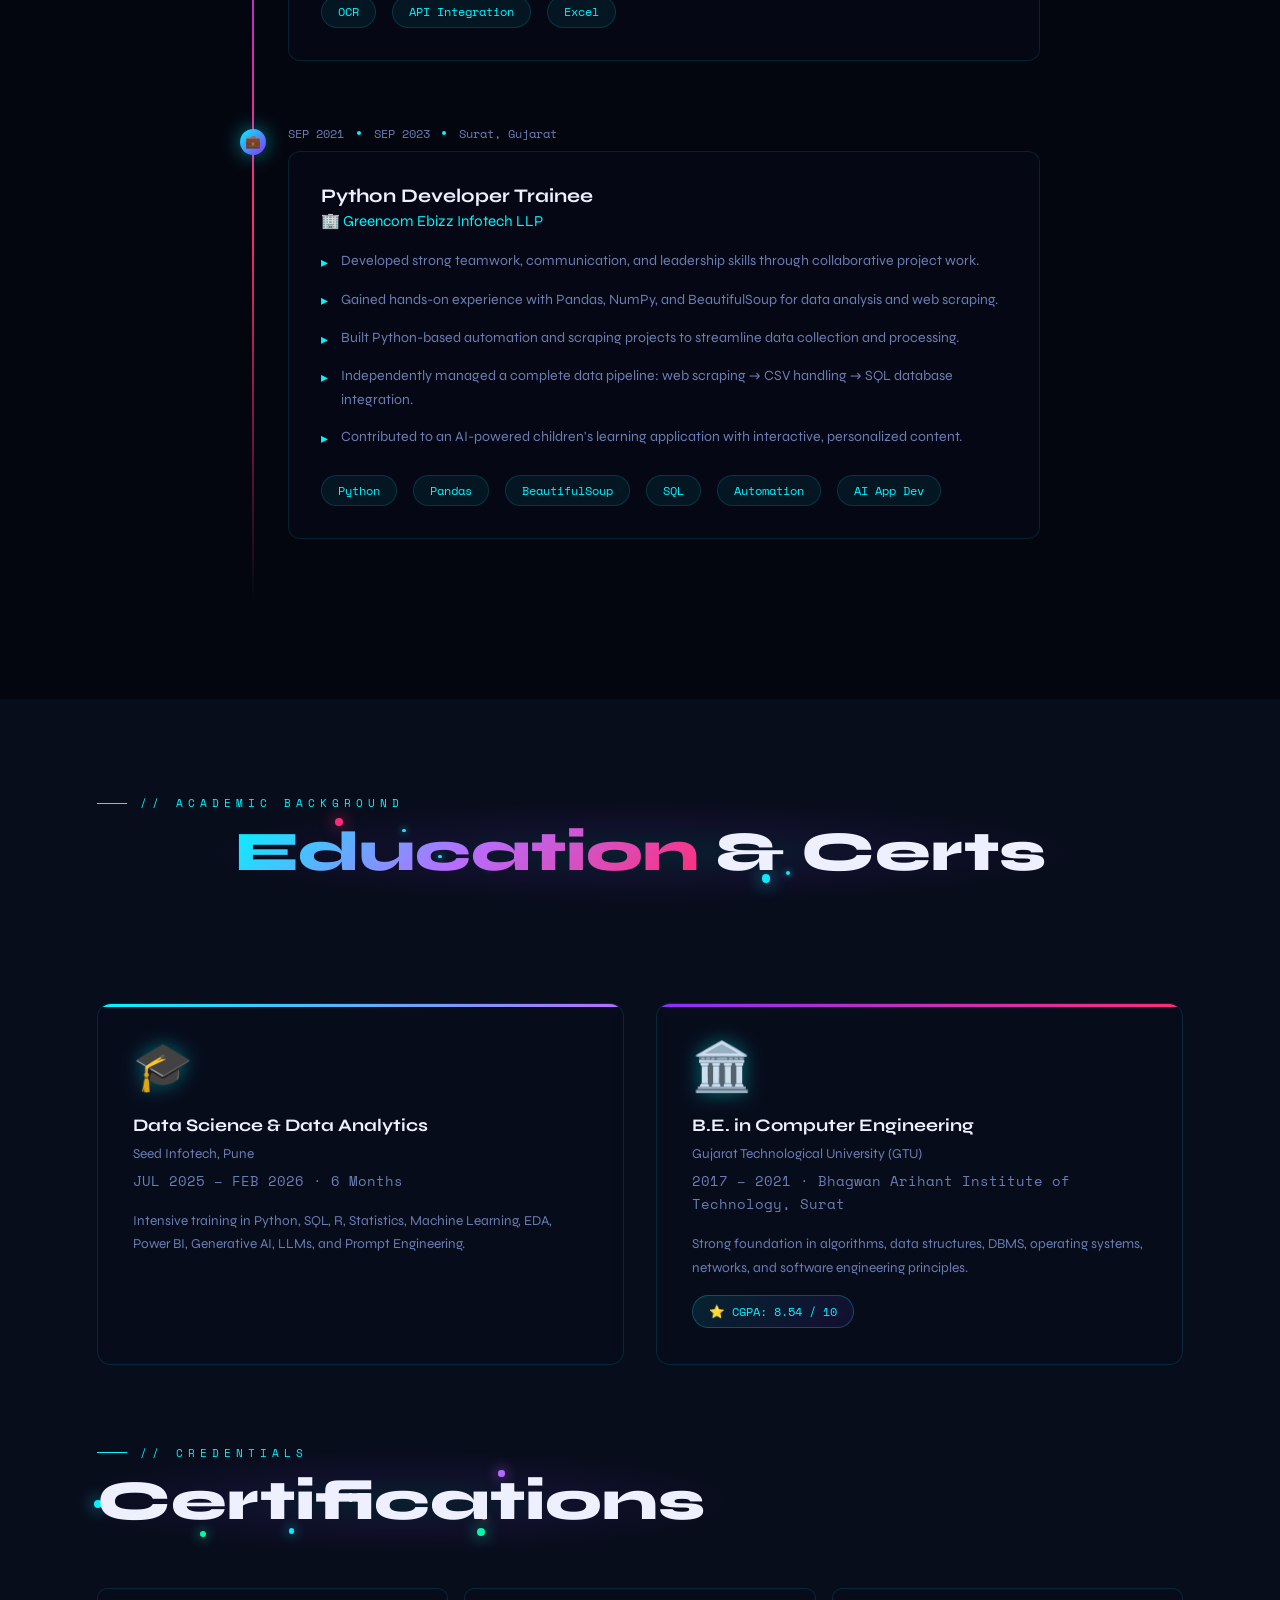
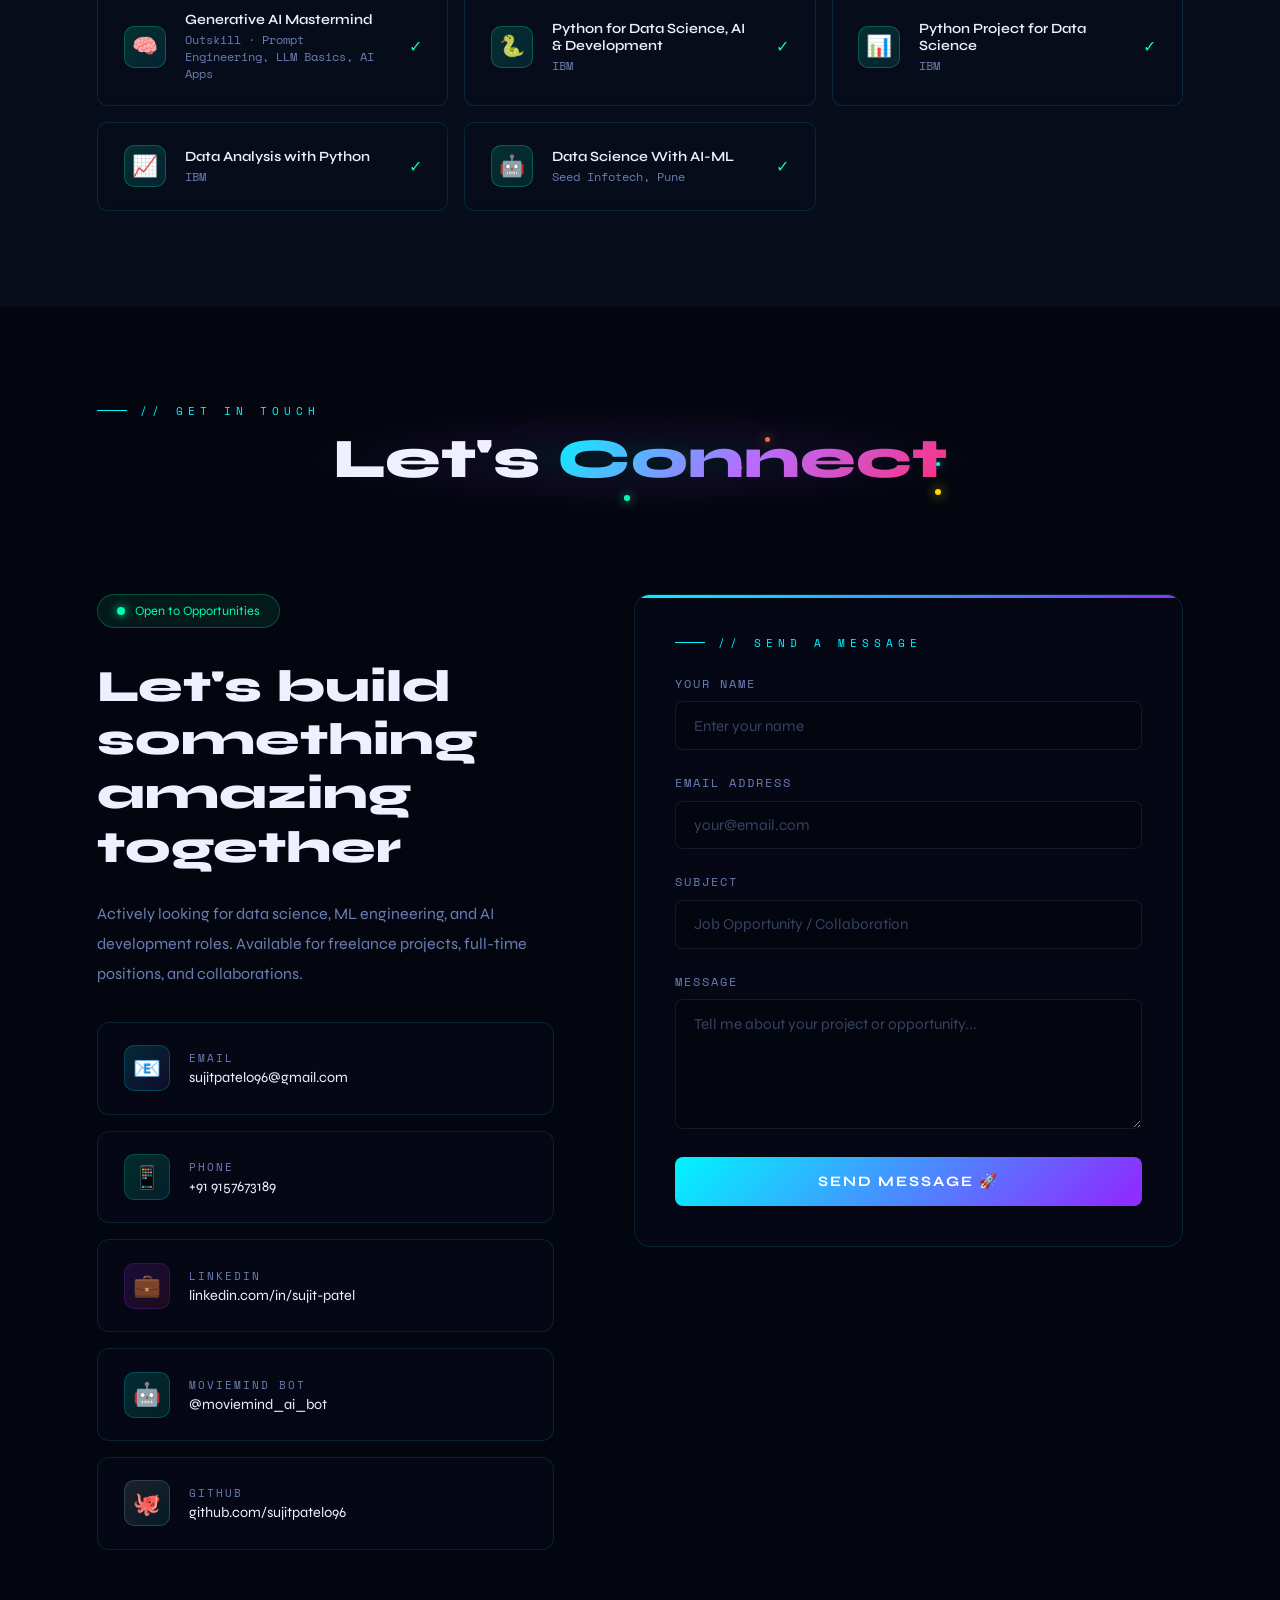
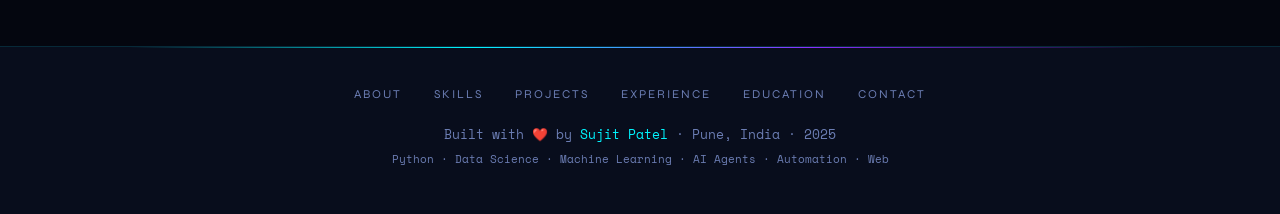
==== commit 3e25156c: "Fix certificate modal positioning and add open/close animation" ====
--- a/index.html
+++ b/index.html
@@ -471,7 +471,7 @@
       <div class="project-card reveal upcoming" data-glow="pink"><div class="project-num">08</div><span class="soon-badge">Coming Soon</span><span class="project-emoji" style="margin-top:1.6rem;">🌸</span><h3>Perfume Prediction Dashboard</h3><p>An upcoming ML-powered dashboard to predict and recommend fragrance notes/profiles from product data — currently in active development.</p><div class="project-tags"><span class="tag tag-cyan">Python</span><span class="tag tag-violet">Machine Learning</span><span class="tag tag-orange">Dashboard</span></div></div>
     </div>
     <div style="text-align:center;margin-top:4rem;" class="reveal">
-      <p style="color:var(--muted);font-size:0.9rem;margin-bottom:1.5rem;">More projects coming soon — always building something new 🚀</p>
+      <p style="color:var(--muted);font-size:0.9rem;margin-bottom:1.5rem;">always building something new 🚀</p>
       <button onclick="ss('contact')" class="btn-primary"><span>Collaborate With Me</span></button>
     </div>
   </div>
@@ -531,11 +531,11 @@
     <p class="section-label reveal">// Credentials</p>
     <h3 class="section-title reveal">Certifications</h3>
     <div class="certs-grid">
-      <div class="cert-card reveal"><div class="cert-icon">🧠</div><div><p class="cert-name">Generative AI Mastermind</p><p class="cert-issuer">Outskill · Prompt Engineering, LLM Basics, AI Apps</p></div><span class="cert-check">✓</span></div>
-      <div class="cert-card reveal"><div class="cert-icon">🐍</div><div><p class="cert-name">Python for Data Science, AI & Development</p><p class="cert-issuer">IBM</p></div><span class="cert-check">✓</span></div>
-      <div class="cert-card reveal"><div class="cert-icon">📊</div><div><p class="cert-name">Python Project for Data Science</p><p class="cert-issuer">IBM</p></div><span class="cert-check">✓</span></div>
-      <div class="cert-card reveal"><div class="cert-icon">📈</div><div><p class="cert-name">Data Analysis with Python</p><p class="cert-issuer">IBM</p></div><span class="cert-check">✓</span></div>
-      <div class="cert-card reveal"><div class="cert-icon">🤖</div><div><p class="cert-name">Data Science With AI-ML</p><p class="cert-issuer">Seed Infotech, Pune</p></div><span class="cert-check">✓</span></div>
+      <div class="cert-card reveal" onclick="openCert('certificates/gen-ai-mastermind.jpg','Generative AI Mastermind','Outskill · Prompt Engineering, LLM Basics, AI Apps')"><div class="cert-icon">🧠</div><div><p class="cert-name">Generative AI Mastermind</p><p class="cert-issuer">Outskill · Prompt Engineering, LLM Basics, AI Apps</p></div><span class="cert-check">✓</span></div>
+      <div class="cert-card reveal" onclick="openCert('certificates/python-ds-ibm.jpg','Python for Data Science, AI & Development','IBM')"><div class="cert-icon">🐍</div><div><p class="cert-name">Python for Data Science, AI & Development</p><p class="cert-issuer">IBM</p></div><span class="cert-check">✓</span></div>
+      <div class="cert-card reveal" onclick="openCert('certificates/python-project-ibm.jpg','Python Project for Data Science','IBM')"><div class="cert-icon">📊</div><div><p class="cert-name">Python Project for Data Science</p><p class="cert-issuer">IBM</p></div><span class="cert-check">✓</span></div>
+      <div class="cert-card reveal" onclick="openCert('certificates/data-analysis-ibm.jpg','Data Analysis with Python','IBM')"><div class="cert-icon">📈</div><div><p class="cert-name">Data Analysis with Python</p><p class="cert-issuer">IBM</p></div><span class="cert-check">✓</span></div>
+      <div class="cert-card reveal" onclick="openCert('certificates/data-science-aiml.jpg','Data Science With AI-ML','Seed Infotech, Pune')"><div class="cert-icon">🤖</div><div><p class="cert-name">Data Science With AI-ML</p><p class="cert-issuer">Seed Infotech, Pune</p></div><span class="cert-check">✓</span></div>
     </div>
   </div>
 </section>
@@ -679,5 +679,19 @@
 })();
 </script>
 
+<div class="cert-modal-overlay" id="certModal" onclick="closeCert(event)">
+  <div class="cert-modal-box">
+    <button class="cert-modal-close" onclick="closeCert(event)" aria-label="Close">✕</button>
+    <img id="certModalImg" src="" alt="Certificate">
+    <div id="certModalFallback" class="cert-fallback">
+      <span class="cert-fallback-icon">📄</span>
+      <p class="cert-fallback-name"></p>
+      <p class="cert-fallback-text">Certificate image </p>
+    </div>
+    <p class="cert-modal-name" id="certModalName"></p>
+    <p class="cert-modal-issuer" id="certModalIssuer"></p>
+  </div>
+</div>
+
 </body>
 </html>
--- a/style.css
+++ b/style.css
@@ -47,9 +47,9 @@
 }
 
 /* ===== CUSTOM CURSOR ===== */
-#cursor { width:14px;height:14px;background:var(--cyan);border-radius:50%;position:fixed;top:0;left:0;pointer-events:none;z-index:9999;transform:translate(-50%,-50%);mix-blend-mode:screen;transition:transform 0.1s,width 0.2s,height 0.2s; }
+#cursor { width:14px;height:14px;background:var(--cyan);border-radius:50%;position:fixed;top:0;left:0;pointer-events:none;z-index:10001;transform:translate(-50%,-50%);mix-blend-mode:screen;transition:transform 0.1s,width 0.2s,height 0.2s; }
 #cursor.hover { width:40px;height:40px;background:rgba(0,245,255,0.15);border:1px solid var(--cyan); }
-#cursor-ring { width:40px;height:40px;border:1px solid rgba(0,245,255,0.5);border-radius:50%;position:fixed;top:0;left:0;pointer-events:none;z-index:9998;transform:translate(-50%,-50%); }
+#cursor-ring { width:40px;height:40px;border:1px solid rgba(0,245,255,0.5);border-radius:50%;position:fixed;top:0;left:0;pointer-events:none;z-index:10000;transform:translate(-50%,-50%); }
 #cursor-trail { position:fixed;top:0;left:0;pointer-events:none;z-index:9997; }
 
 /* ===== NOISE TEXTURE OVERLAY ===== */
@@ -531,3 +531,97 @@
 @media (hover:none) and (pointer:coarse) {
   .timeline-card:hover { transform: none !important; }
 }
+
+.cert-card { cursor: pointer; }
+
+.cert-modal-overlay {
+  position: fixed;
+  inset: 0;
+  background: rgba(4,6,15,0.85);
+  z-index: 9999;
+  display: flex;
+  align-items: center;
+  justify-content: center;
+  padding: 1.5rem;
+  opacity: 0;
+  visibility: hidden;
+  transition: opacity 0.35s ease, visibility 0.35s ease;
+}
+.cert-modal-overlay.open {
+  opacity: 1;
+  visibility: visible;
+}
+
+.cert-modal-box {
+  position: relative;
+  background: var(--bg2);
+  border: 1px solid var(--border);
+  border-radius: 14px;
+  padding: 1.5rem;
+  max-width: 520px;
+  width: 100%;
+  max-height: 90vh;
+  overflow-y: auto;
+  text-align: center;
+  transform: scale(0.85) translateY(20px);
+  transition: transform 0.35s cubic-bezier(0.16,1,0.3,1);
+}
+.cert-modal-overlay.open .cert-modal-box {
+  transform: scale(1) translateY(0);
+}
+
+.cert-modal-box img {
+  width: 100%;
+  border-radius: 8px;
+  margin-bottom: 1rem;
+  display: block;
+}
+
+.cert-modal-name {
+  font-size: 1rem;
+  font-weight: 700;
+  color: var(--text);
+  margin-bottom: 0.3rem;
+}
+
+.cert-modal-issuer {
+  font-size: 0.8rem;
+  color: var(--muted);
+  font-family: 'Space Mono', monospace;
+}
+
+.cert-modal-close {
+  position: absolute;
+  top: 0.7rem;
+  right: 0.7rem;
+  width: 32px;
+  height: 32px;
+  border-radius: 50%;
+  border: 1px solid var(--border);
+  background: var(--bg3);
+  color: var(--text);
+  font-size: 1rem;
+  cursor: pointer;
+  display: flex;
+  align-items: center;
+  justify-content: center;
+}
+.cert-modal-close:hover { border-color: var(--cyan); color: var(--cyan); }
+
+.cert-fallback {
+  display: none;
+  flex-direction: column;
+  align-items: center;
+  justify-content: center;
+  gap: 0.5rem;
+  width: 100%;
+  aspect-ratio: 4/3;
+  background: var(--bg3);
+  border-radius: 8px;
+  margin-bottom: 1rem;
+  padding: 1.5rem;
+  text-align: center;
+}
+.cert-fallback-icon { font-size: 2.5rem; opacity: 0.6; }
+.cert-fallback-name { font-size: 0.9rem; color: var(--text); font-weight: 700; margin: 0; }
+.cert-fallback-text { font-size: 0.75rem; color: var(--muted); font-family: 'Space Mono', monospace; margin: 0; }
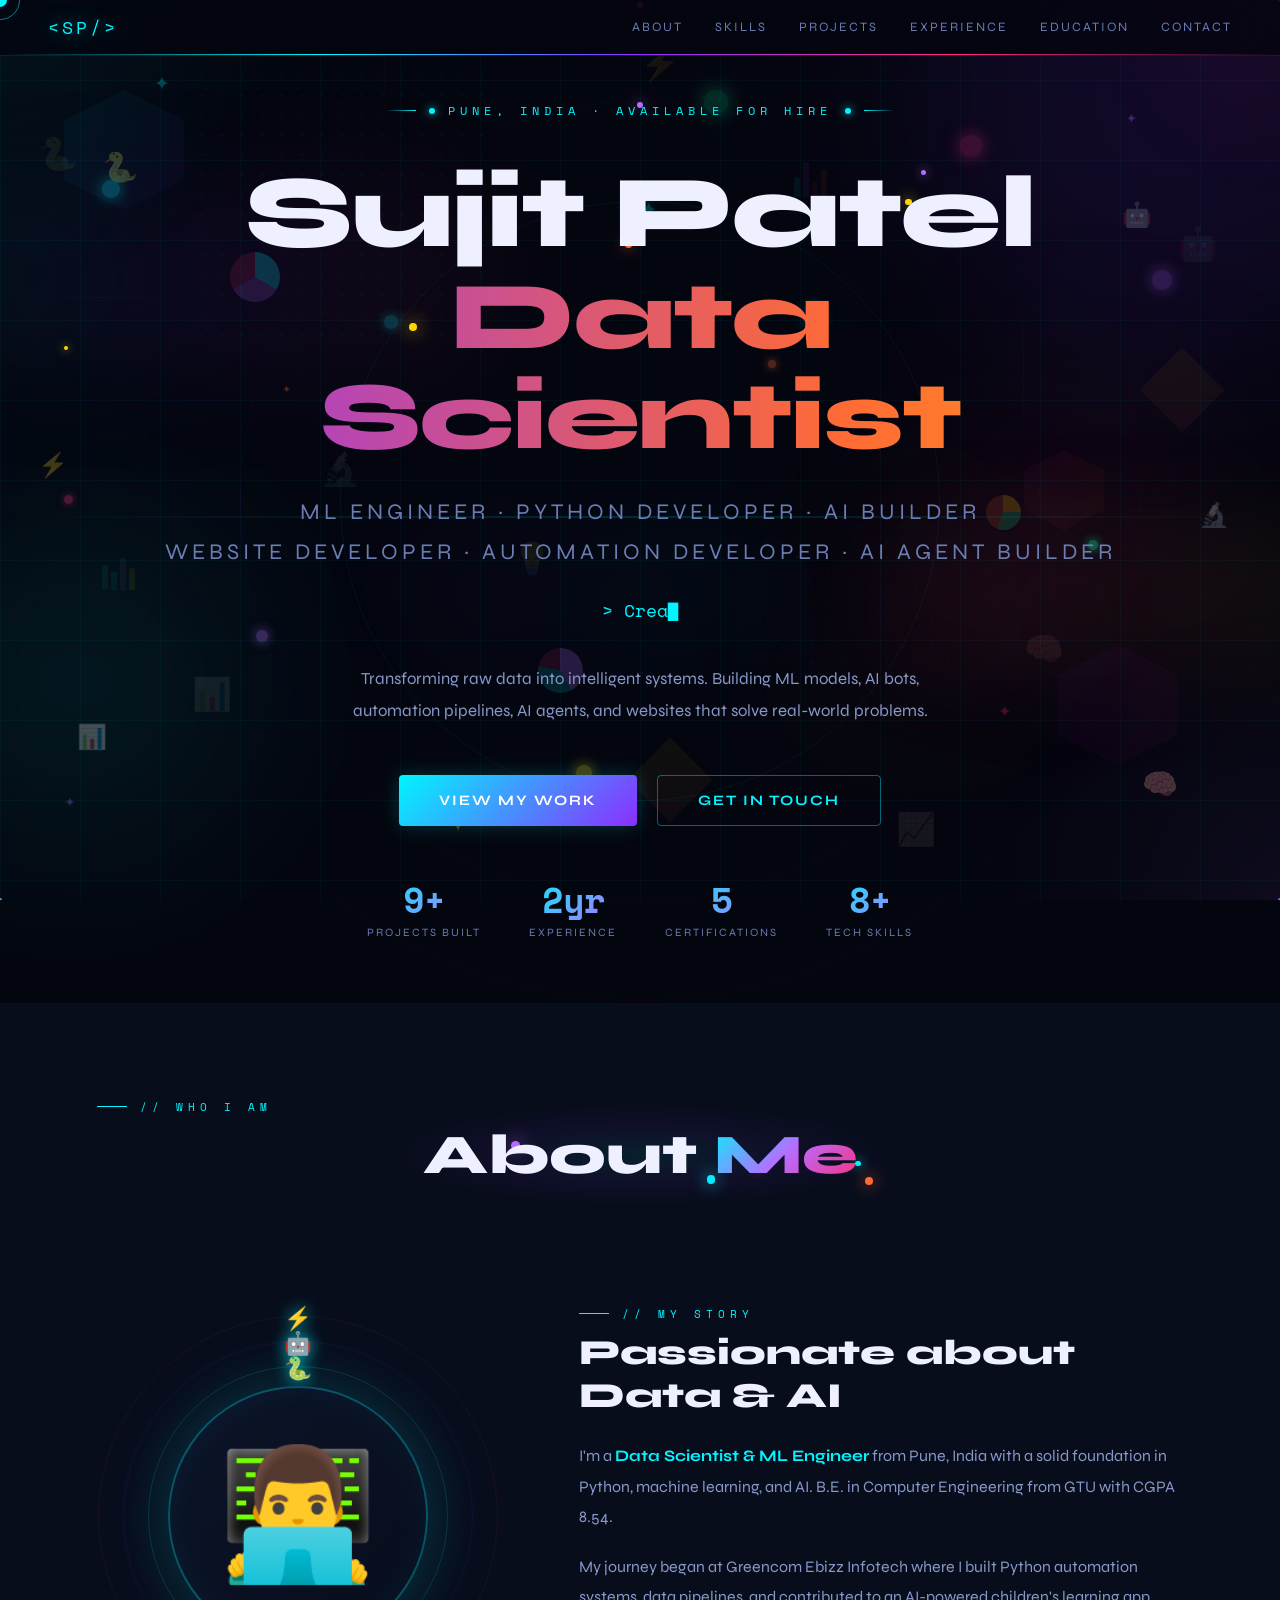
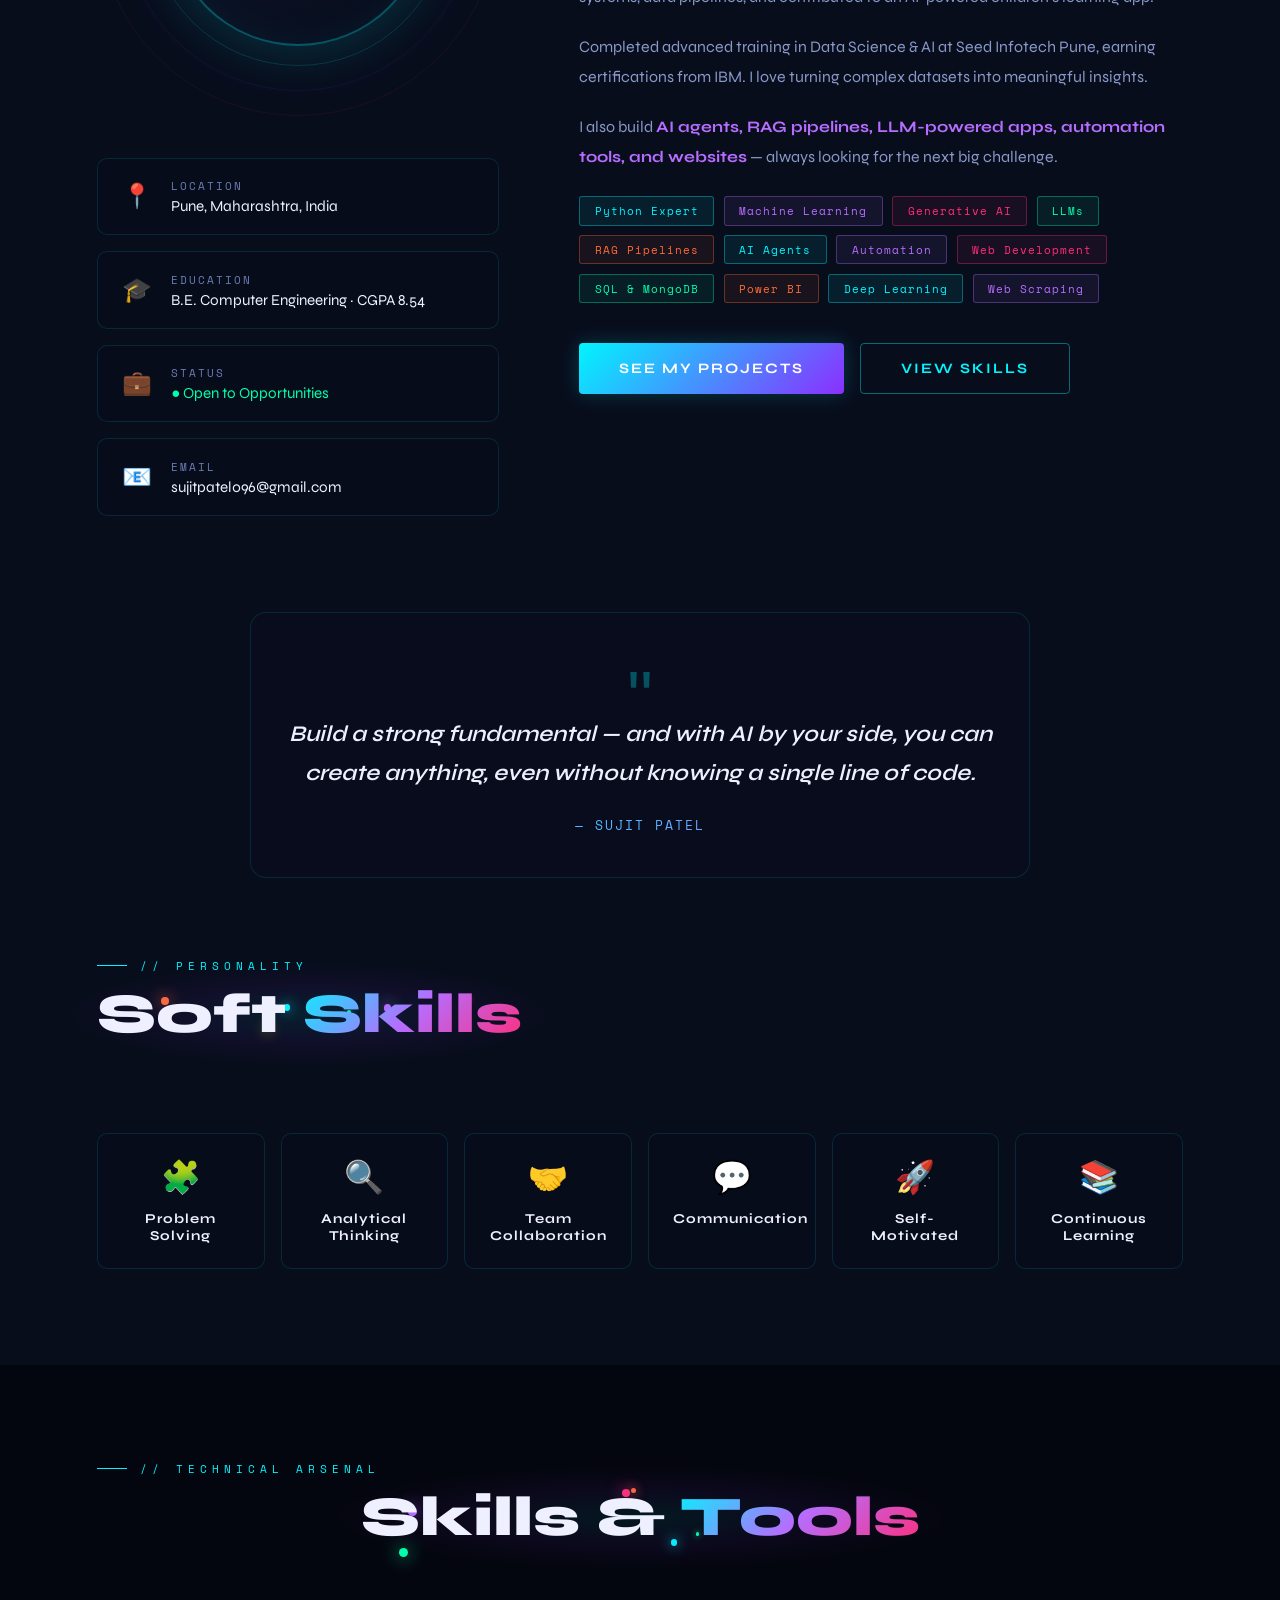
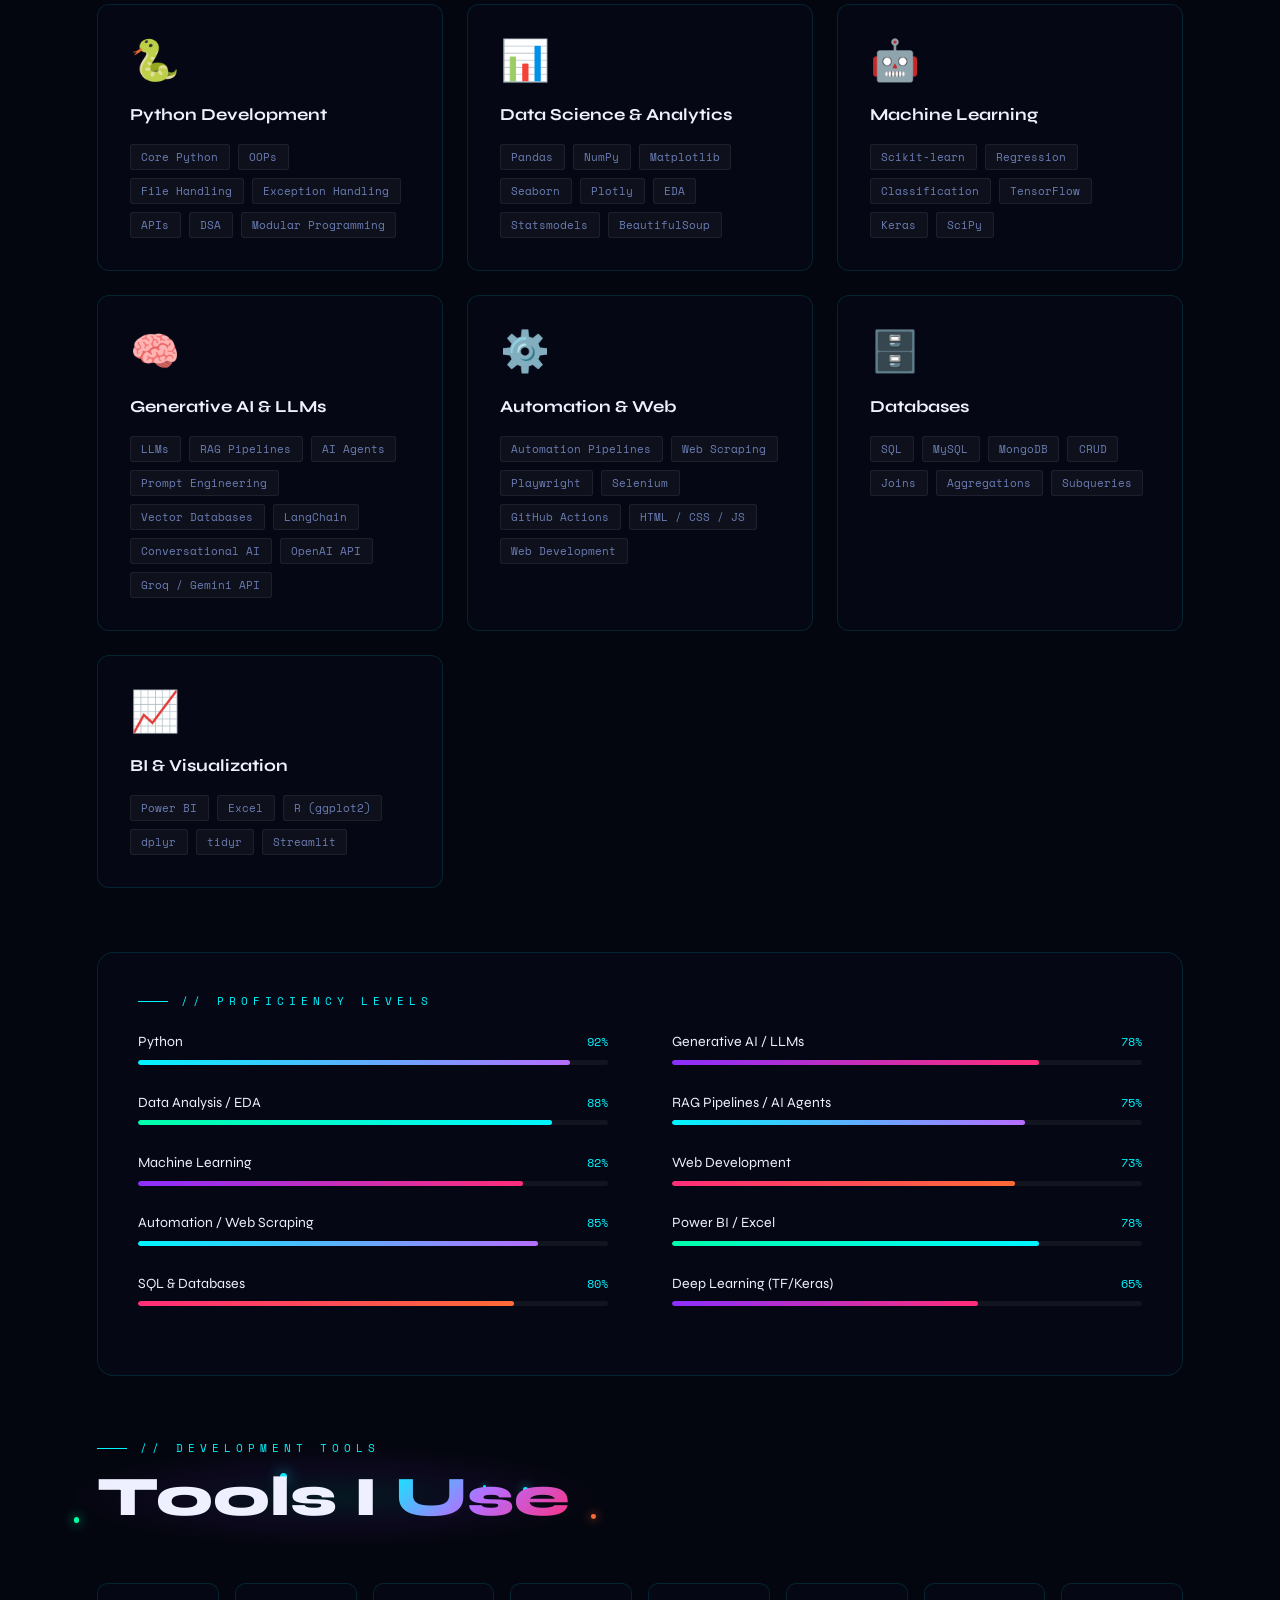
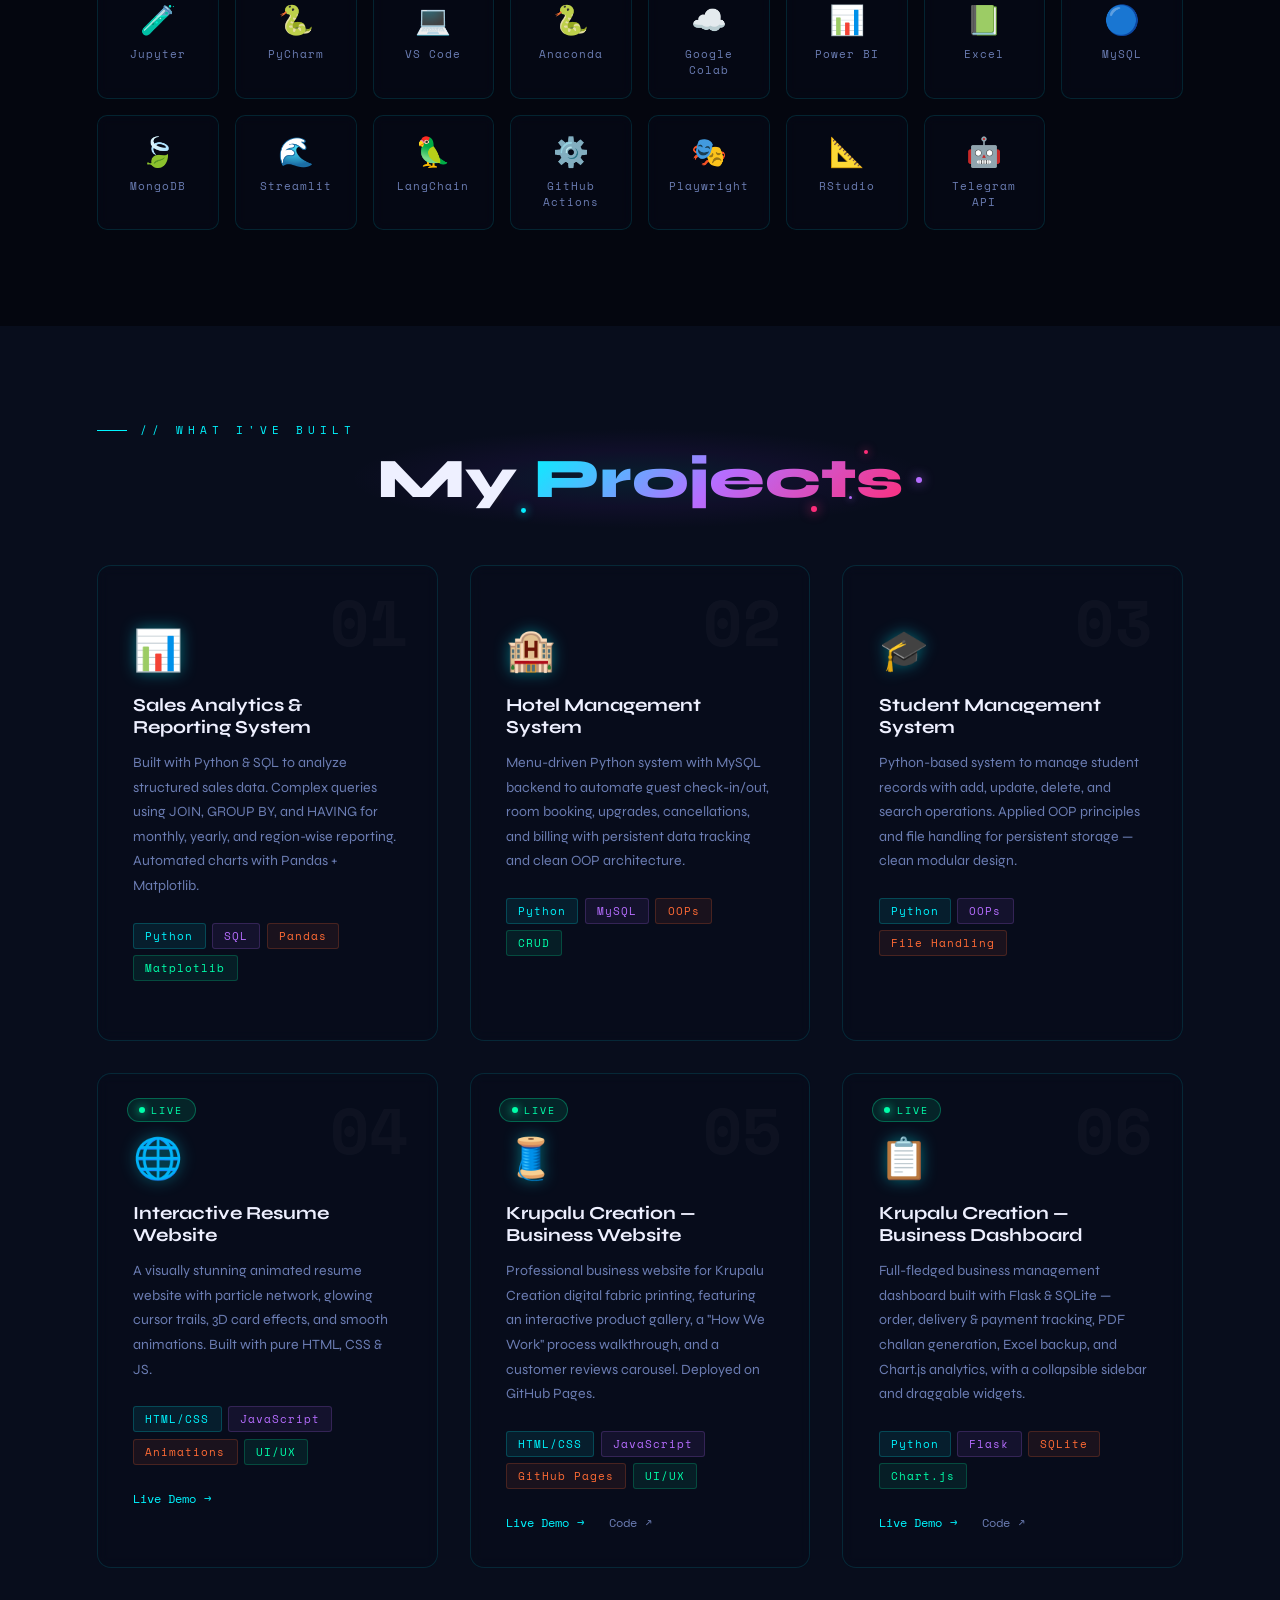
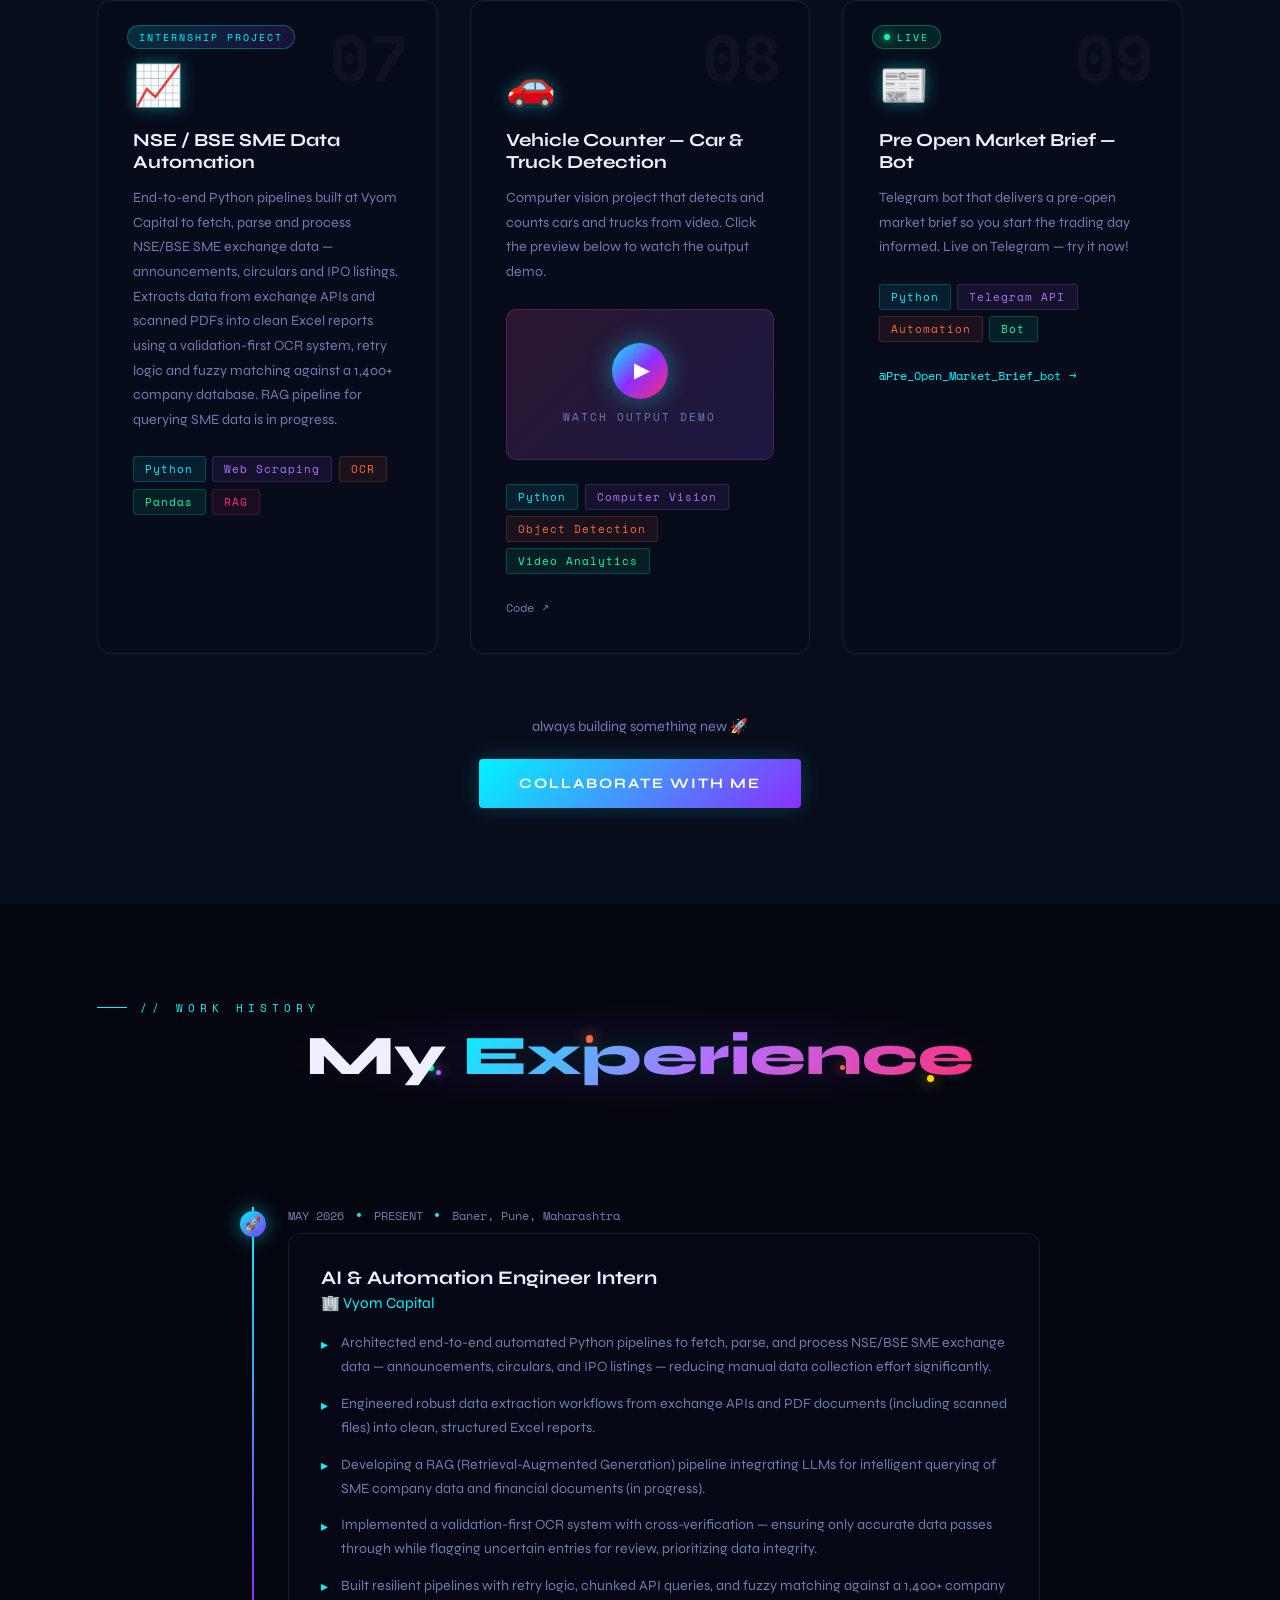
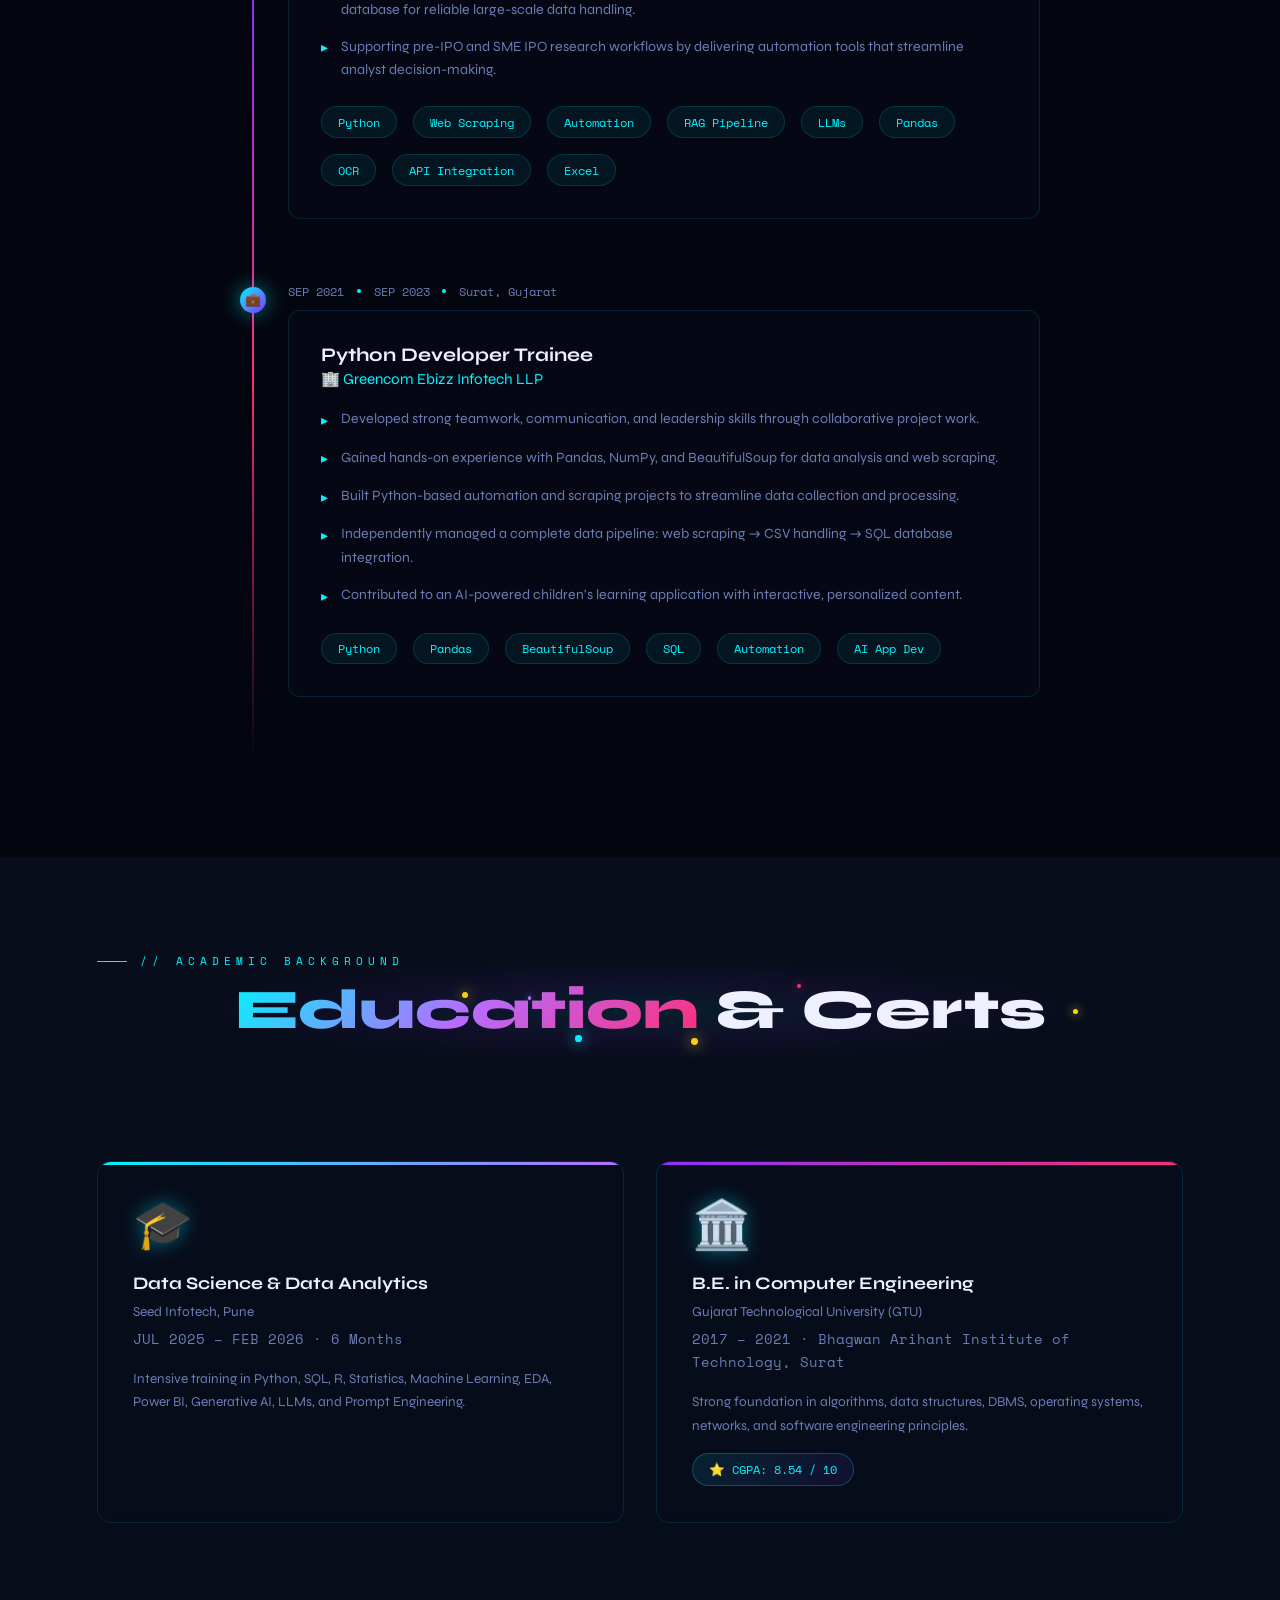
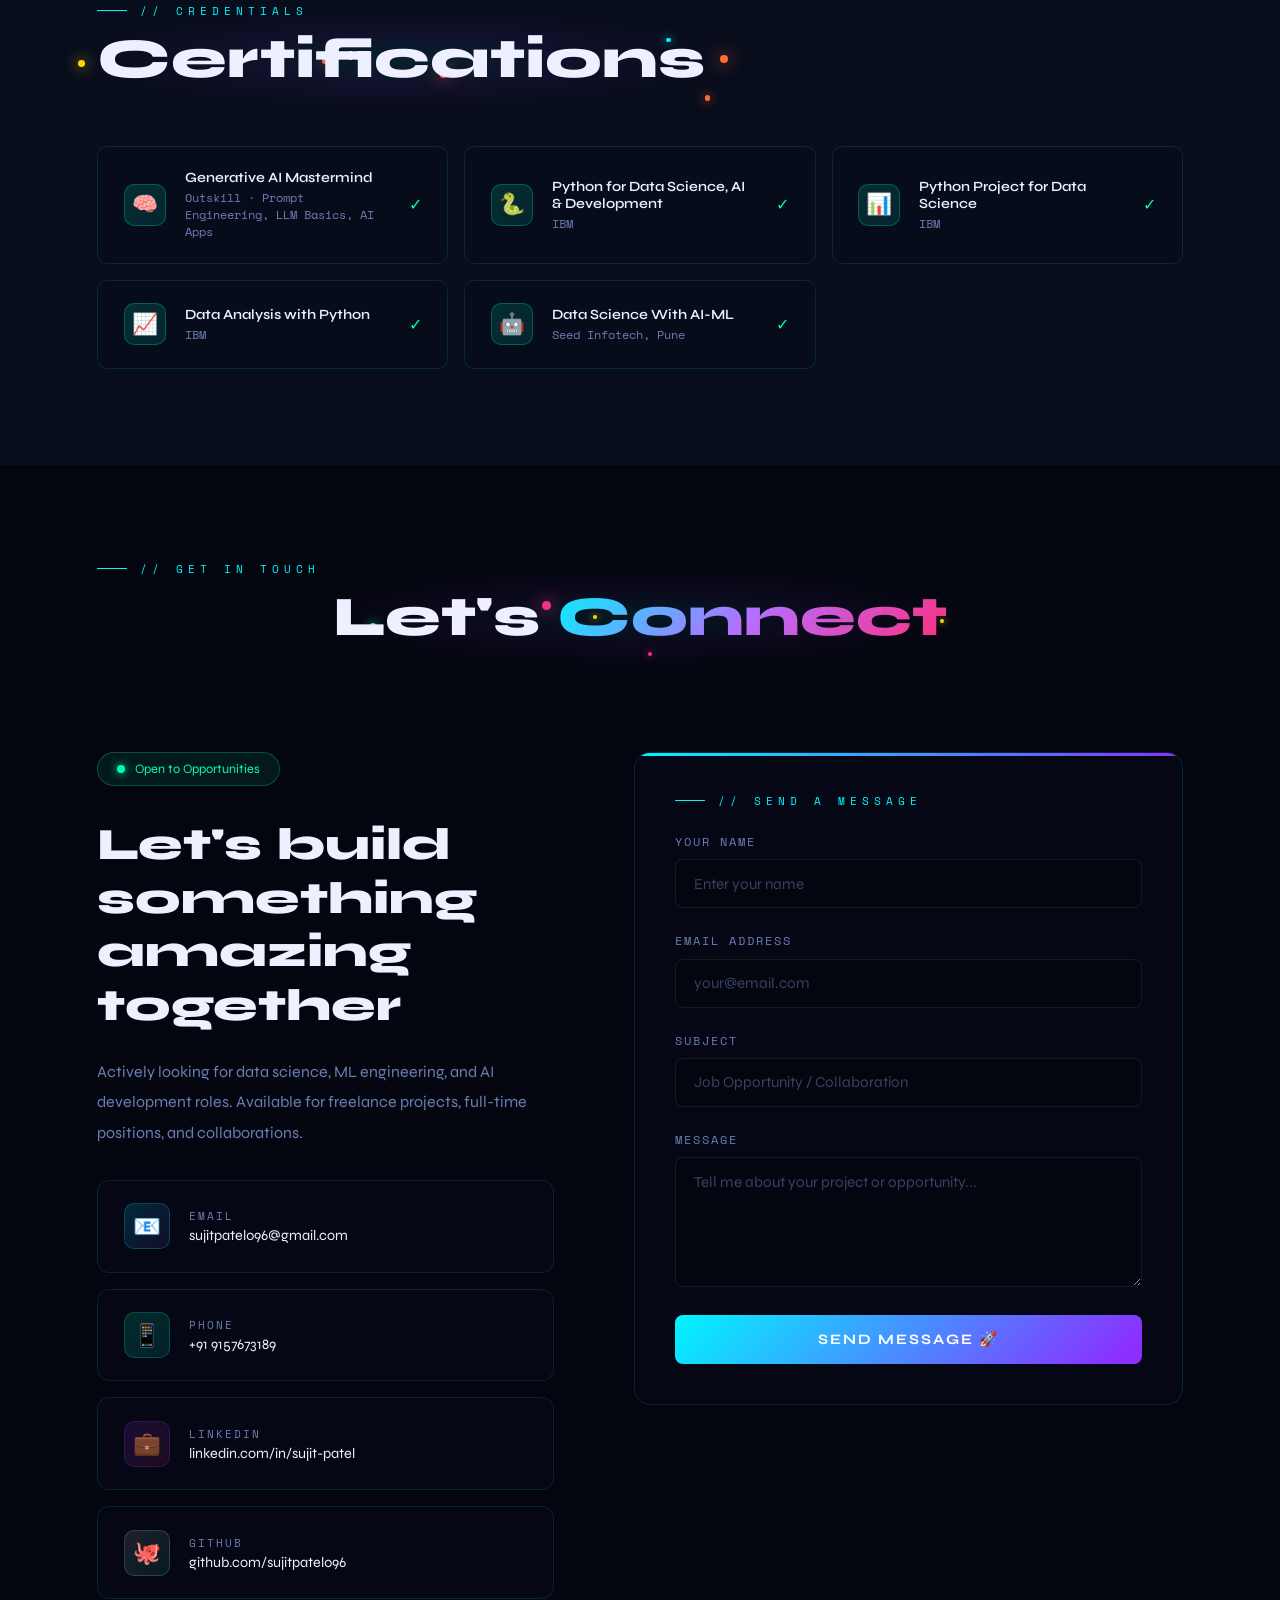
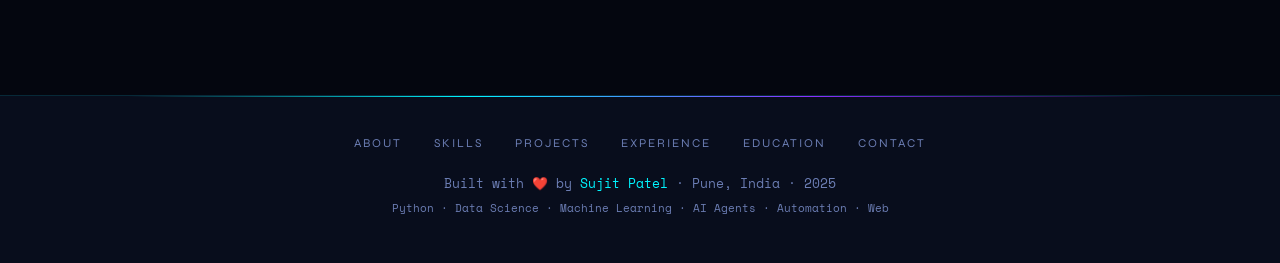
==== commit 72fe448a: "Update projects, remove MovieMind, add vehicle counter demo" ====
--- a/index.html
+++ b/index.html
@@ -330,7 +330,7 @@
       <button onclick="ss('contact')" class="btn-outline">Get In Touch</button>
     </div>
     <div class="hero-stats">
-      <div class="hero-stat"><div class="num" data-target="7" data-suffix="+">0+</div><div class="lbl">Projects Built</div></div>
+      <div class="hero-stat"><div class="num" data-target="9" data-suffix="+">0+</div><div class="lbl">Projects Built</div></div>
       <div class="hero-stat"><div class="num" data-target="2" data-suffix="yr">0yr</div><div class="lbl">Experience</div></div>
       <div class="hero-stat"><div class="num" data-target="5" data-suffix="">0</div><div class="lbl">Certifications</div></div>
       <div class="hero-stat"><div class="num" data-target="8" data-suffix="+">0+</div><div class="lbl">Tech Skills</div></div>
@@ -461,14 +461,17 @@
       <div class="project-card reveal" data-glow="cyan"><div class="project-num">01</div><span class="project-emoji" style="margin-top:1.6rem;">📊</span><h3>Sales Analytics & Reporting System</h3><p>Built with Python & SQL to analyze structured sales data. Complex queries using JOIN, GROUP BY, and HAVING for monthly, yearly, and region-wise reporting. Automated charts with Pandas + Matplotlib.</p><div class="project-tags"><span class="tag tag-cyan">Python</span><span class="tag tag-violet">SQL</span><span class="tag tag-orange">Pandas</span><span class="tag tag-green">Matplotlib</span></div></div>
       <div class="project-card reveal" data-glow="violet"><div class="project-num">02</div><span class="project-emoji" style="margin-top:1.6rem;">🏨</span><h3>Hotel Management System</h3><p>Menu-driven Python system with MySQL backend to automate guest check-in/out, room booking, upgrades, cancellations, and billing with persistent data tracking and clean OOP architecture.</p><div class="project-tags"><span class="tag tag-cyan">Python</span><span class="tag tag-violet">MySQL</span><span class="tag tag-orange">OOPs</span><span class="tag tag-green">CRUD</span></div></div>
       <div class="project-card reveal" data-glow="pink"><div class="project-num">03</div><span class="project-emoji" style="margin-top:1.6rem;">🎓</span><h3>Student Management System</h3><p>Python-based system to manage student records with add, update, delete, and search operations. Applied OOP principles and file handling for persistent storage — clean modular design.</p><div class="project-tags"><span class="tag tag-cyan">Python</span><span class="tag tag-violet">OOPs</span><span class="tag tag-orange">File Handling</span></div></div>
-      <div class="project-card reveal" data-glow="gold"><div class="project-num">04</div><span class="live-badge">Live</span><span class="project-emoji" style="margin-top:1.6rem;">🎬</span><h3>MovieMind AI — Bot</h3><p>Smart AI-powered movie recommendation bot. Suggests personalized films based on your mood and taste using ML algorithms. Live on Telegram — try it now!</p><div class="project-tags"><span class="tag tag-cyan">Python</span><span class="tag tag-violet">Telegram API</span><span class="tag tag-orange">AI/ML</span><span class="tag tag-green">Bot</span></div><a href="https://t.me/moviemind_ai_bot" class="project-link">@moviemind_ai_bot</a></div>
-      <div class="project-card reveal" data-glow="green"><div class="project-num">05</div><span class="live-badge">Live</span><span class="project-emoji" style="margin-top:1.6rem;">🌐</span><h3>Interactive Resume Website</h3><p>A visually stunning animated resume website with particle network, glowing cursor trails, 3D card effects, and smooth animations. Built with pure HTML, CSS & JS.</p><div class="project-tags"><span class="tag tag-cyan">HTML/CSS</span><span class="tag tag-violet">JavaScript</span><span class="tag tag-orange">Animations</span><span class="tag tag-green">UI/UX</span></div><div class="project-links-row"><a href="https://sujitpatel096.github.io/sujit-patel-portfolio/" target="_blank" rel="noopener" class="project-link">Live Demo</a></div></div>
-
-      <div class="project-card reveal" data-glow="cyan"><div class="project-num">06</div><span class="live-badge">Live</span><span class="project-emoji" style="margin-top:1.6rem;">🧵</span><h3>Krupalu Creation — Business Website</h3><p>Professional business website for Krupalu Creation digital fabric printing, featuring an interactive product gallery, a "How We Work" process walkthrough, and a customer reviews carousel. Deployed on GitHub Pages.</p><div class="project-tags"><span class="tag tag-cyan">HTML/CSS</span><span class="tag tag-violet">JavaScript</span><span class="tag tag-orange">GitHub Pages</span><span class="tag tag-green">UI/UX</span></div><div class="project-links-row"><a href="https://tinyurl.com/krupalu-creation" target="_blank" rel="noopener" class="project-link">Live Demo</a><a href="https://github.com/sujitpatel096/krupalu-creation" target="_blank" rel="noopener" class="project-link-code">Code</a></div></div>
-
-      <div class="project-card reveal" data-glow="violet"><div class="project-num">07</div><span class="live-badge">Live</span><span class="project-emoji" style="margin-top:1.6rem;">📋</span><h3>Krupalu Creation — Business Dashboard</h3><p>Full-fledged business management dashboard built with Flask & SQLite — order, delivery & payment tracking, PDF challan generation, Excel backup, and Chart.js analytics, with a collapsible sidebar and draggable widgets.</p><div class="project-tags"><span class="tag tag-cyan">Python</span><span class="tag tag-violet">Flask</span><span class="tag tag-orange">SQLite</span><span class="tag tag-green">Chart.js</span></div><div class="project-links-row"><a href="https://krupalu-dashboard.onrender.com" target="_blank" rel="noopener" class="project-link">Live Demo</a><a href="https://github.com/sujitpatel096/krupalu-dashboard" target="_blank" rel="noopener" class="project-link-code">Code</a></div></div>
-
-      <div class="project-card reveal upcoming" data-glow="pink"><div class="project-num">08</div><span class="soon-badge">Coming Soon</span><span class="project-emoji" style="margin-top:1.6rem;">🌸</span><h3>Perfume Prediction Dashboard</h3><p>An upcoming ML-powered dashboard to predict and recommend fragrance notes/profiles from product data — currently in active development.</p><div class="project-tags"><span class="tag tag-cyan">Python</span><span class="tag tag-violet">Machine Learning</span><span class="tag tag-orange">Dashboard</span></div></div>
+      <div class="project-card reveal" data-glow="green"><div class="project-num">04</div><span class="live-badge">Live</span><span class="project-emoji" style="margin-top:1.6rem;">🌐</span><h3>Interactive Resume Website</h3><p>A visually stunning animated resume website with particle network, glowing cursor trails, 3D card effects, and smooth animations. Built with pure HTML, CSS & JS.</p><div class="project-tags"><span class="tag tag-cyan">HTML/CSS</span><span class="tag tag-violet">JavaScript</span><span class="tag tag-orange">Animations</span><span class="tag tag-green">UI/UX</span></div><div class="project-links-row"><a href="https://sujitpatel096.github.io/sujit-patel-portfolio/" target="_blank" rel="noopener" class="project-link">Live Demo</a></div></div>
+
+      <div class="project-card reveal" data-glow="cyan"><div class="project-num">05</div><span class="live-badge">Live</span><span class="project-emoji" style="margin-top:1.6rem;">🧵</span><h3>Krupalu Creation — Business Website</h3><p>Professional business website for Krupalu Creation digital fabric printing, featuring an interactive product gallery, a "How We Work" process walkthrough, and a customer reviews carousel. Deployed on GitHub Pages.</p><div class="project-tags"><span class="tag tag-cyan">HTML/CSS</span><span class="tag tag-violet">JavaScript</span><span class="tag tag-orange">GitHub Pages</span><span class="tag tag-green">UI/UX</span></div><div class="project-links-row"><a href="https://tinyurl.com/krupalu-creation" target="_blank" rel="noopener" class="project-link">Live Demo</a><a href="https://github.com/sujitpatel096/krupalu-creation" target="_blank" rel="noopener" class="project-link-code">Code</a></div></div>
+
+      <div class="project-card reveal" data-glow="violet"><div class="project-num">06</div><span class="live-badge">Live</span><span class="project-emoji" style="margin-top:1.6rem;">📋</span><h3>Krupalu Creation — Business Dashboard</h3><p>Full-fledged business management dashboard built with Flask & SQLite — order, delivery & payment tracking, PDF challan generation, Excel backup, and Chart.js analytics, with a collapsible sidebar and draggable widgets.</p><div class="project-tags"><span class="tag tag-cyan">Python</span><span class="tag tag-violet">Flask</span><span class="tag tag-orange">SQLite</span><span class="tag tag-green">Chart.js</span></div><div class="project-links-row"><a href="https://krupalu-dashboard.onrender.com" target="_blank" rel="noopener" class="project-link">Live Demo</a><a href="https://github.com/sujitpatel096/krupalu-dashboard" target="_blank" rel="noopener" class="project-link-code">Code</a></div></div>
+
+      <div class="project-card reveal" data-glow="cyan"><div class="project-num">07</div><span class="featured-badge">Internship Project</span><span class="project-emoji" style="margin-top:1.6rem;">📈</span><h3>NSE / BSE SME Data Automation</h3><p>End-to-end Python pipelines built at Vyom Capital to fetch, parse and process NSE/BSE SME exchange data — announcements, circulars and IPO listings. Extracts data from exchange APIs and scanned PDFs into clean Excel reports using a validation-first OCR system, retry logic and fuzzy matching against a 1,400+ company database. RAG pipeline for querying SME data is in progress.</p><div class="project-tags"><span class="tag tag-cyan">Python</span><span class="tag tag-violet">Web Scraping</span><span class="tag tag-orange">OCR</span><span class="tag tag-green">Pandas</span><span class="tag tag-pink">RAG</span></div></div>
+
+      <div class="project-card reveal" data-glow="pink"><div class="project-num">08</div><span class="project-emoji" style="margin-top:1.6rem;">🚗</span><h3>Vehicle Counter — Car &amp; Truck Detection</h3><p>Computer vision project that detects and counts cars and trucks from video. Click the preview below to watch the output demo.</p><div class="video-thumb" onclick="openVideo('certificates/vehicle-counter-demo.mp4','Vehicle Counter — Output Demo')" role="button" tabindex="0" aria-label="Play output demo video"><span class="video-play">▶</span><span class="video-thumb-text">Watch Output Demo</span></div><div class="project-tags"><span class="tag tag-cyan">Python</span><span class="tag tag-violet">Computer Vision</span><span class="tag tag-orange">Object Detection</span><span class="tag tag-green">Video Analytics</span></div><div class="project-links-row"><a href="https://github.com/sujitpatel096/vehicle-counter" target="_blank" rel="noopener" class="project-link-code">Code</a></div></div>
+
+      <div class="project-card reveal" data-glow="gold"><div class="project-num">09</div><span class="live-badge">Live</span><span class="project-emoji" style="margin-top:1.6rem;">📰</span><h3>Pre Open Market Brief — Bot</h3><p>Telegram bot that delivers a pre-open market brief so you start the trading day informed. Live on Telegram — try it now!</p><div class="project-tags"><span class="tag tag-cyan">Python</span><span class="tag tag-violet">Telegram API</span><span class="tag tag-orange">Automation</span><span class="tag tag-green">Bot</span></div><div class="project-links-row"><a href="https://t.me/Pre_Open_Market_Brief_bot" target="_blank" rel="noopener" class="project-link">@Pre_Open_Market_Brief_bot</a></div></div>
     </div>
     <div style="text-align:center;margin-top:4rem;" class="reveal">
       <p style="color:var(--muted);font-size:0.9rem;margin-bottom:1.5rem;">always building something new 🚀</p>
@@ -555,7 +558,6 @@
           <a href="mailto:sujitpatel096@gmail.com" class="c-card"><div class="c-icon ci-email">📧</div><div><p class="c-label">Email</p><p class="c-value">sujitpatel096@gmail.com</p></div></a>
           <a href="tel:+919157673189" class="c-card"><div class="c-icon ci-phone">📱</div><div><p class="c-label">Phone</p><p class="c-value">+91 9157673189</p></div></a>
           <a href="https://www.linkedin.com/in/sujit-patel-ba5658275" class="c-card"><div class="c-icon ci-linkedin">💼</div><div><p class="c-label">LinkedIn</p><p class="c-value">linkedin.com/in/sujit-patel</p></div></a>
-          <a href="https://t.me/moviemind_ai_bot" class="c-card"><div class="c-icon ci-telegram">🤖</div><div><p class="c-label">MovieMind Bot</p><p class="c-value">@moviemind_ai_bot</p></div></a>
           <a href="https://github.com/sujitpatel096" class="c-card" target="_blank"><div class="c-icon" style="background:linear-gradient(135deg,rgba(255,255,255,0.1),rgba(0,245,255,0.08));border:1px solid rgba(255,255,255,0.15);">🐙</div><div><p class="c-label">GitHub</p><p class="c-value">github.com/sujitpatel096</p></div></a>
         </div>
       </div>
@@ -693,5 +695,13 @@
   </div>
 </div>
 
+<div class="video-modal-overlay" id="videoModal" onclick="closeVideo(event)">
+  <div class="video-modal-box">
+    <button class="video-modal-close" onclick="closeVideo(event)" aria-label="Close">✕</button>
+    <video id="videoModalPlayer" controls playsinline preload="metadata"></video>
+    <p class="video-modal-title" id="videoModalTitle"></p>
+  </div>
+</div>
+
 </body>
 </html>
--- a/style.css
+++ b/style.css
@@ -624,4 +624,39 @@
 }
 .cert-fallback-icon { font-size: 2.5rem; opacity: 0.6; }
 .cert-fallback-name { font-size: 0.9rem; color: var(--text); font-weight: 700; margin: 0; }
-.cert-fallback-text { font-size: 0.75rem; color: var(--muted); font-family: 'Space Mono', monospace; margin: 0; }+.cert-fallback-text { font-size: 0.75rem; color: var(--muted); font-family: 'Space Mono', monospace; margin: 0; }
+
+/* ===== VIDEO PREVIEW (project card) + VIDEO MODAL ===== */
+.video-thumb {
+  position: relative; display: flex; flex-direction: column; align-items: center; justify-content: center; gap: 0.6rem;
+  width: 100%; aspect-ratio: 16/9; margin-bottom: 1.5rem; border-radius: 10px; cursor: pointer;
+  background: linear-gradient(135deg, rgba(255,45,120,0.12), rgba(139,47,255,0.12)), var(--bg3);
+  border: 1px solid rgba(255,45,120,0.25); transition: border-color 0.3s, transform 0.3s, box-shadow 0.3s;
+}
+.video-thumb:hover { border-color: rgba(0,245,255,0.5); box-shadow: 0 0 30px rgba(0,245,255,0.15); }
+.video-play {
+  width: 56px; height: 56px; border-radius: 50%; display: flex; align-items: center; justify-content: center;
+  font-size: 1.3rem; padding-left: 4px; color: #fff; background: linear-gradient(135deg, var(--cyan), var(--violet), var(--pink));
+  box-shadow: 0 0 25px rgba(0,245,255,0.4); transition: transform 0.3s;
+}
+.video-thumb:hover .video-play { transform: scale(1.12); }
+.video-thumb-text { font-family: 'Space Mono', monospace; font-size: 0.7rem; letter-spacing: 2px; text-transform: uppercase; color: var(--muted); }
+
+.video-modal-overlay {
+  position: fixed; inset: 0; background: rgba(4,6,15,0.9); z-index: 9999; display: flex; align-items: center; justify-content: center;
+  padding: 1.5rem; opacity: 0; visibility: hidden; transition: opacity 0.35s ease, visibility 0.35s ease; cursor: auto;
+}
+.video-modal-overlay.open { opacity: 1; visibility: visible; }
+.video-modal-box {
+  position: relative; background: var(--bg2); border: 1px solid var(--border); border-radius: 14px; padding: 1.5rem 1.5rem 1.2rem;
+  width: 100%; max-width: 900px; max-height: 92vh; text-align: center;
+  transform: scale(0.9) translateY(20px); transition: transform 0.35s cubic-bezier(0.16,1,0.3,1);
+}
+.video-modal-overlay.open .video-modal-box { transform: scale(1) translateY(0); }
+.video-modal-box video { width: 100%; max-height: 72vh; border-radius: 8px; background: #000; display: block; margin: 1.6rem 0 1rem; cursor: auto; }
+.video-modal-title { font-size: 0.95rem; font-weight: 700; color: var(--text); margin: 0; }
+.video-modal-close {
+  position: absolute; top: 0.7rem; right: 0.7rem; width: 32px; height: 32px; border-radius: 50%; border: 1px solid var(--border);
+  background: var(--bg3); color: var(--text); font-size: 1rem; cursor: pointer; display: flex; align-items: center; justify-content: center;
+}
+.video-modal-close:hover { border-color: var(--cyan); color: var(--cyan); }
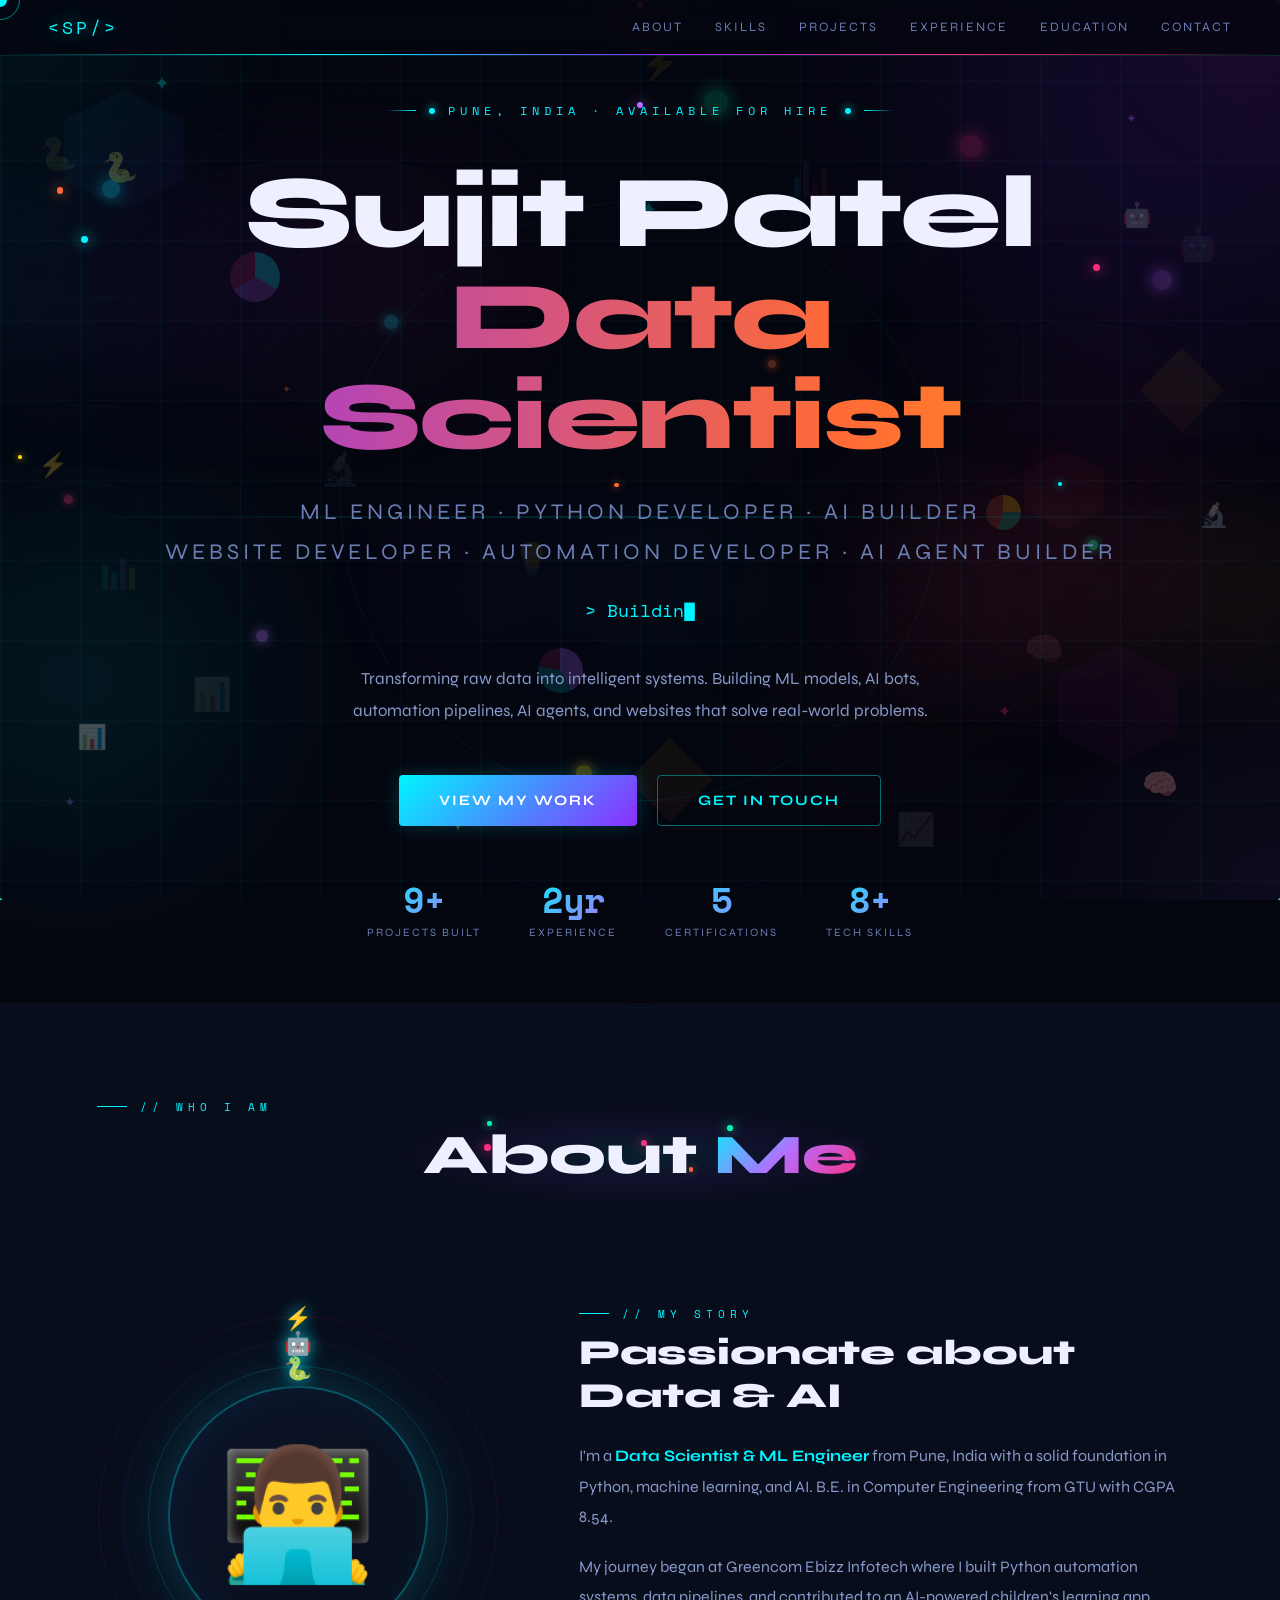
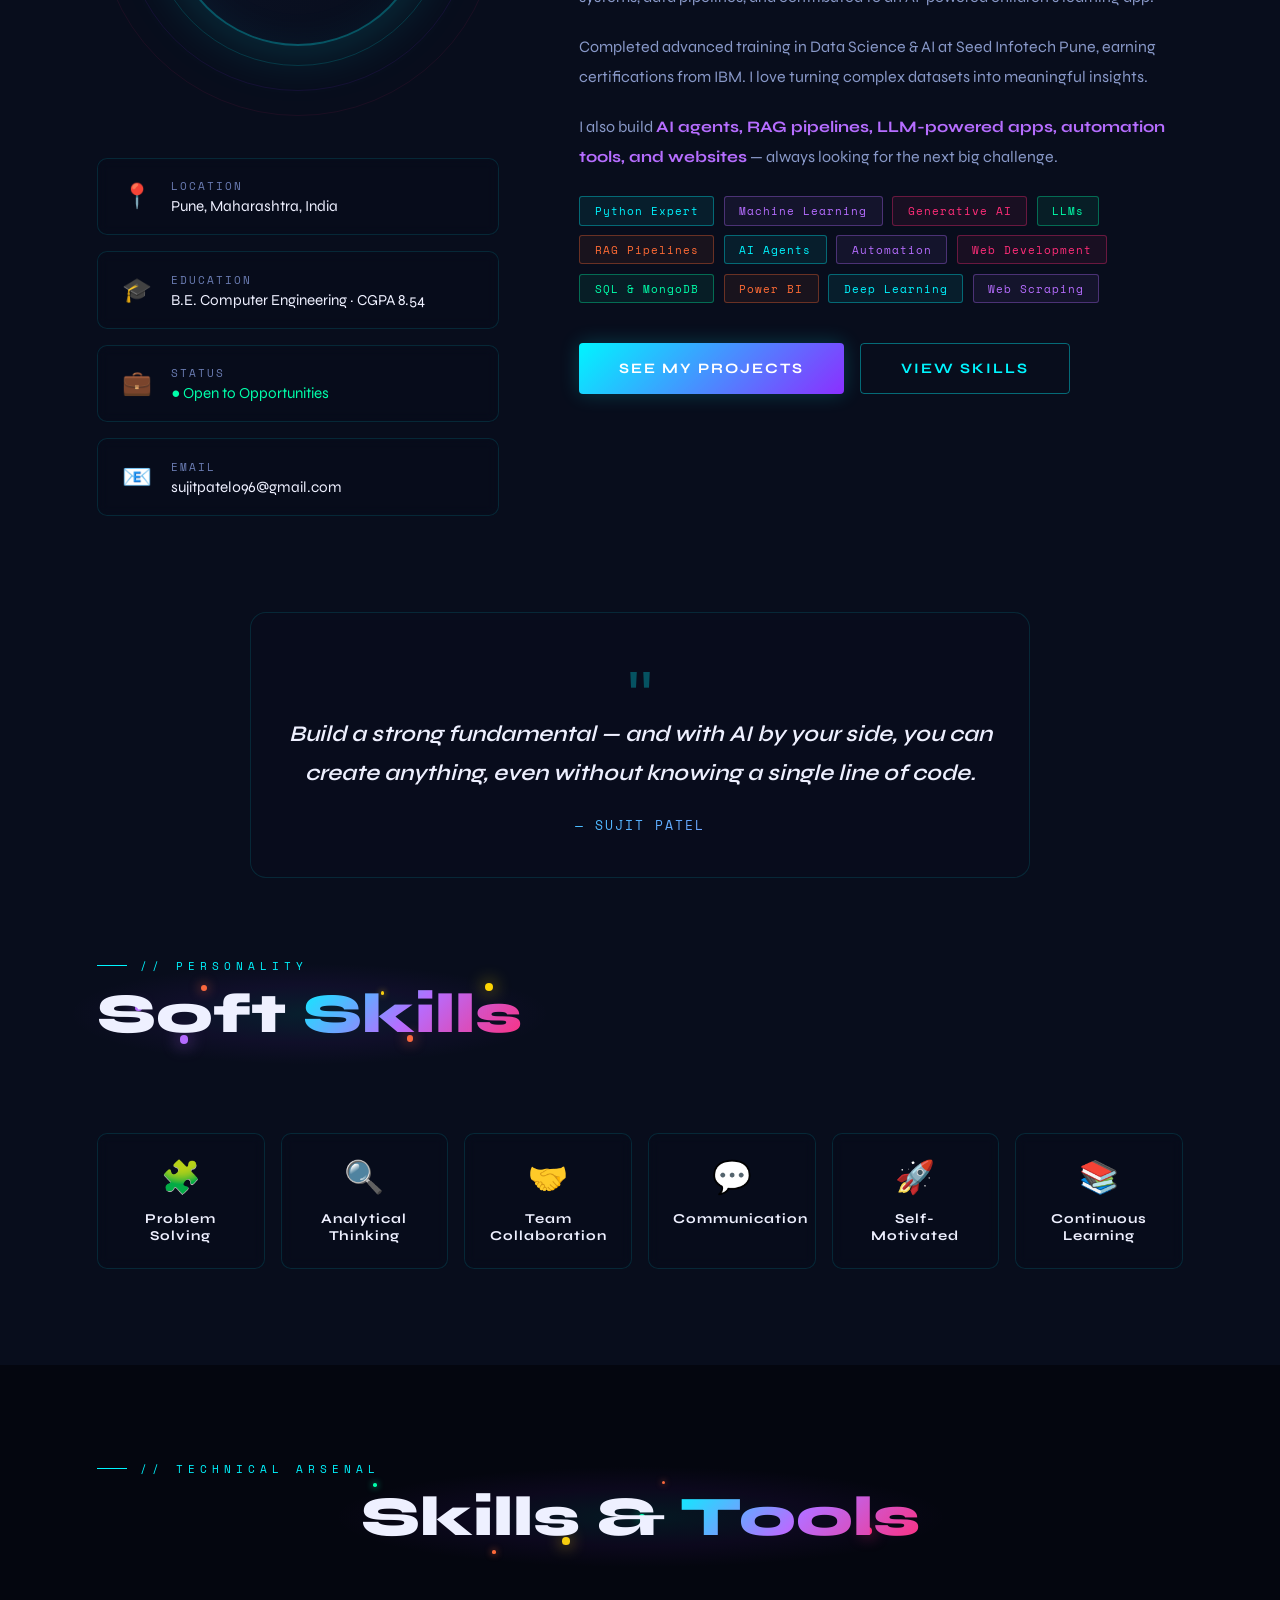
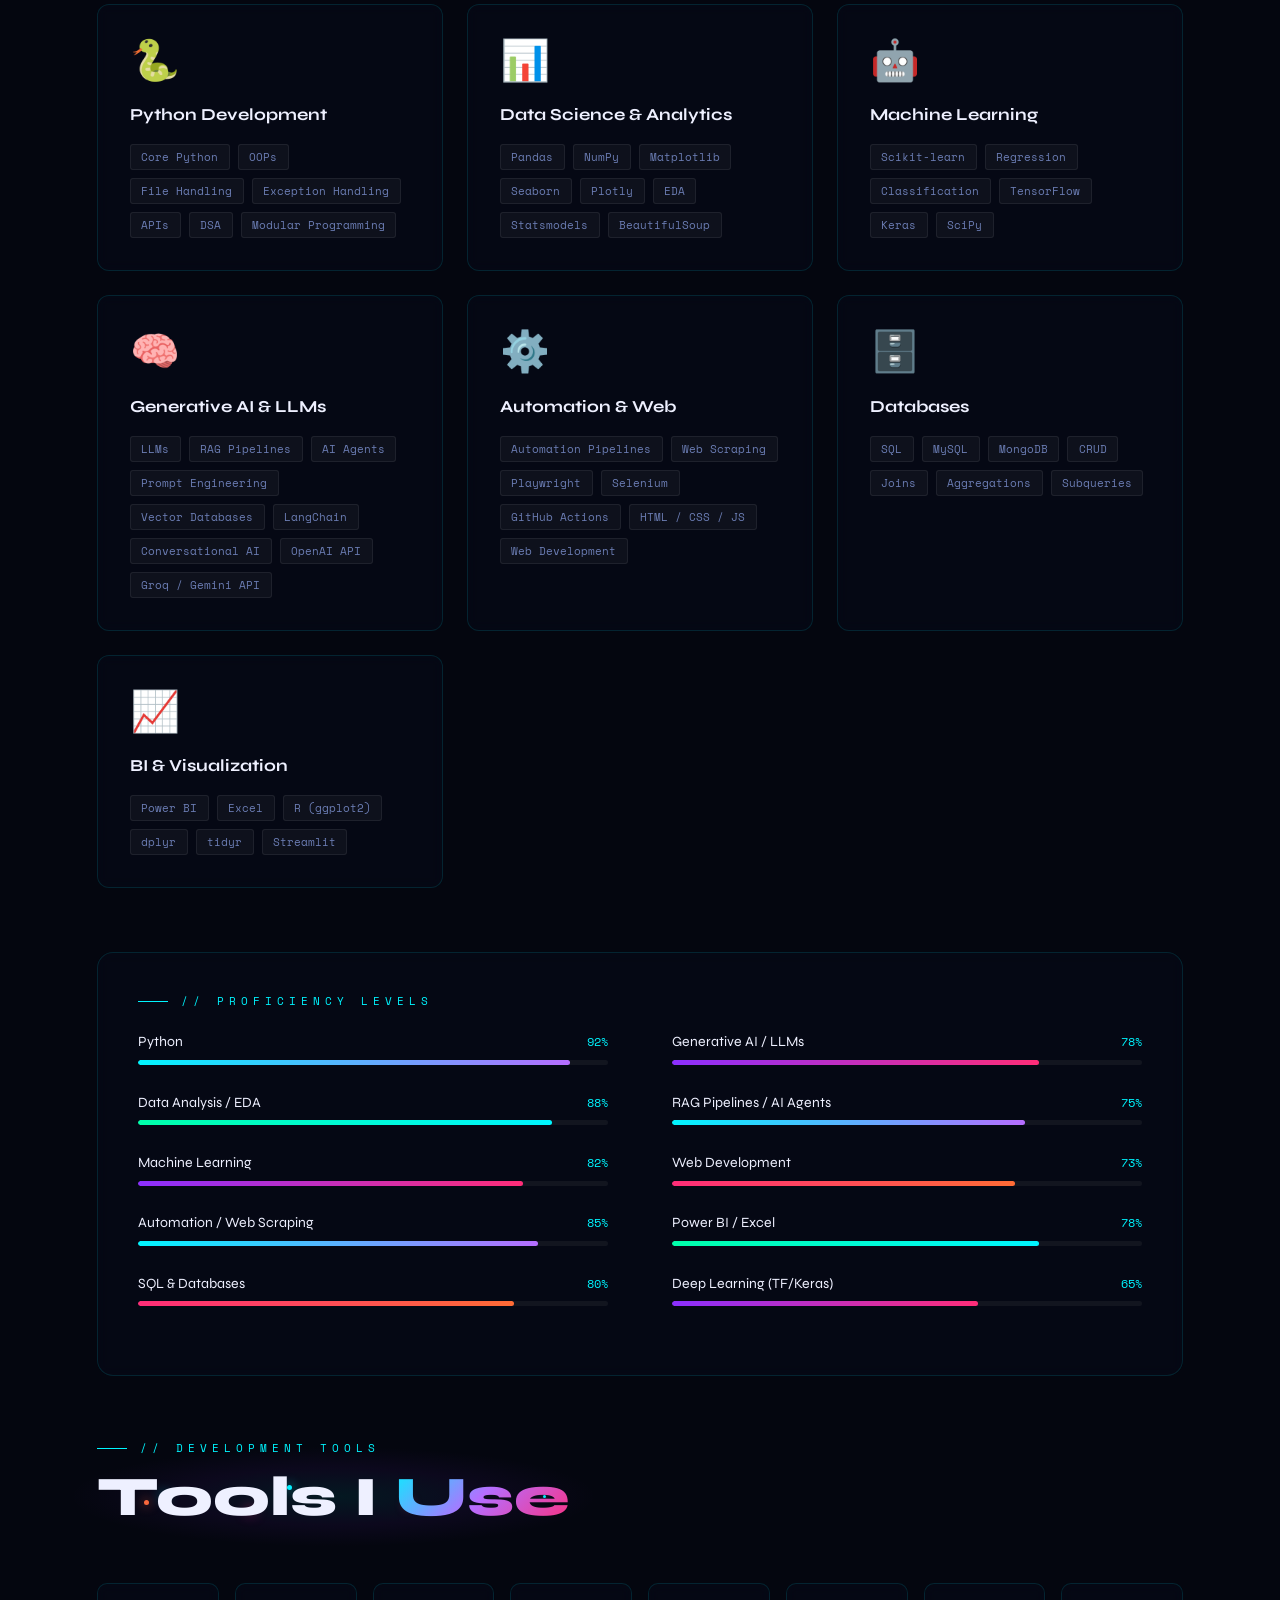
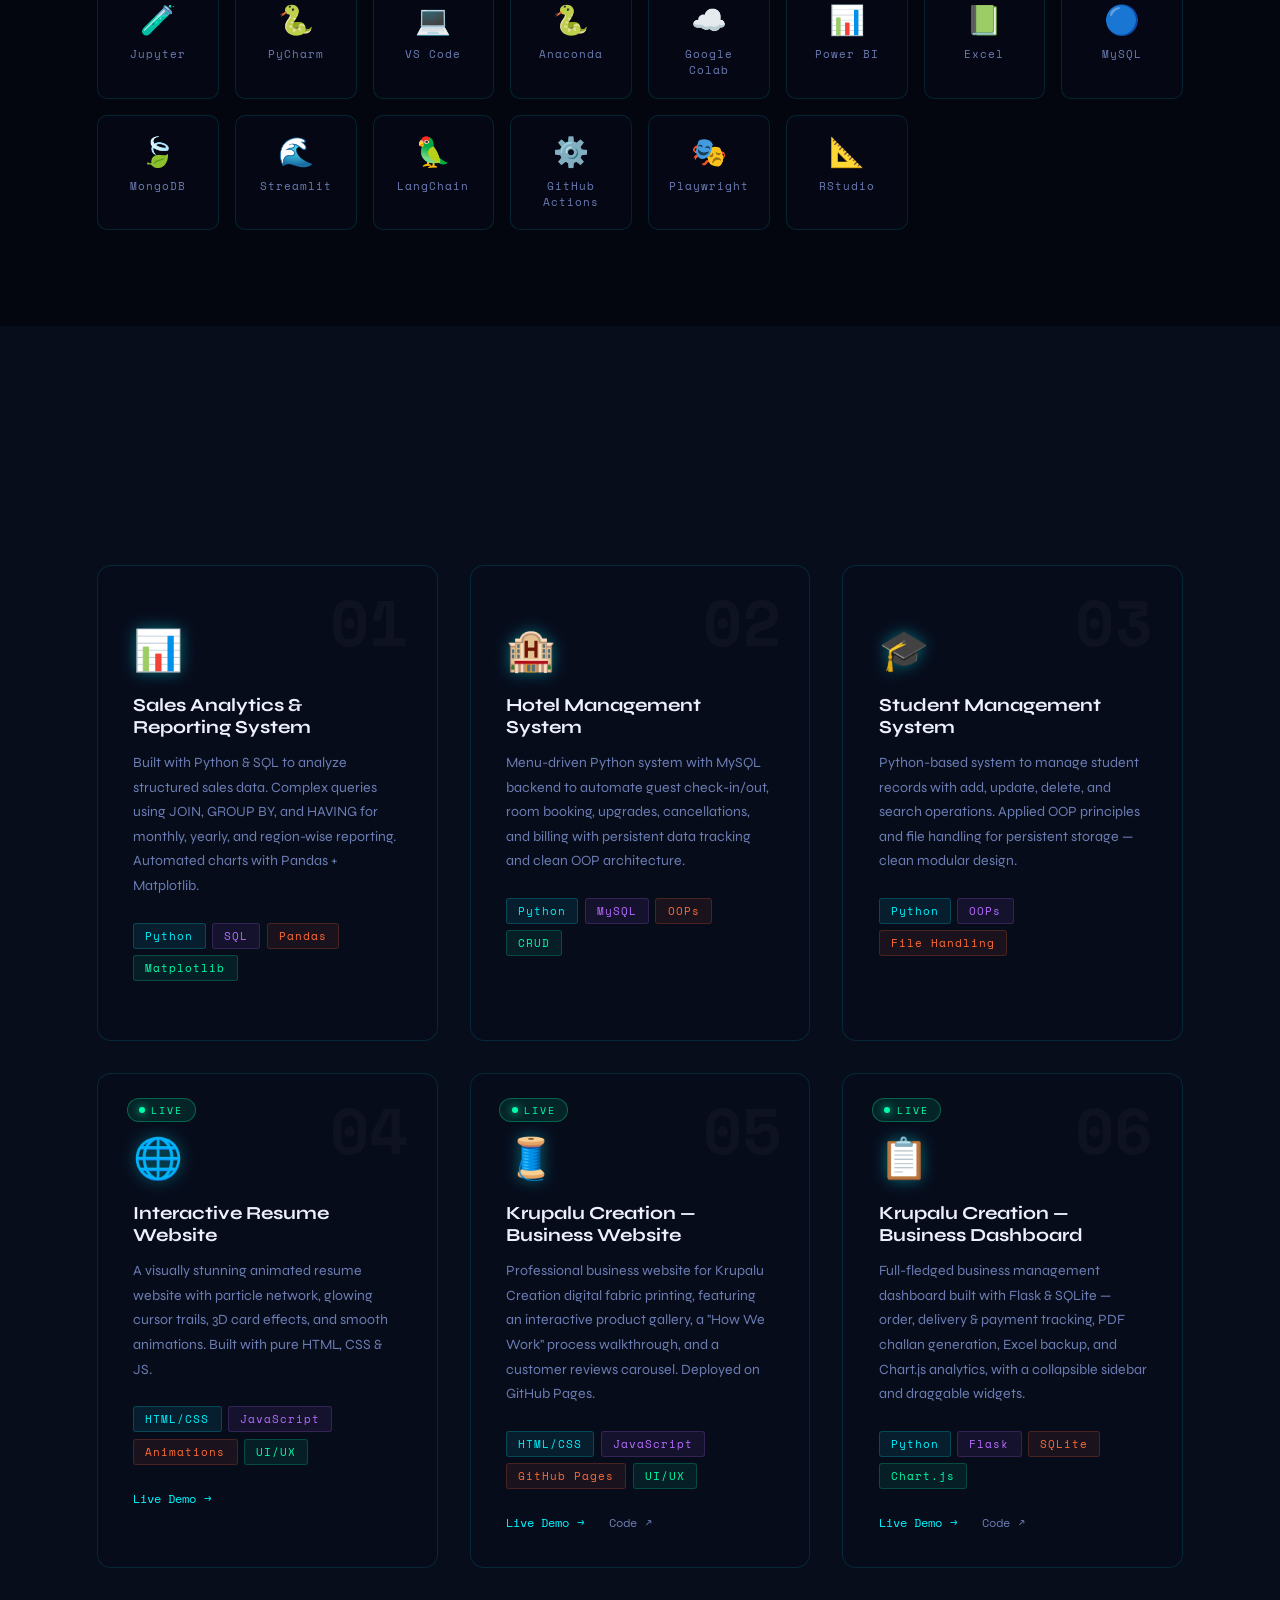
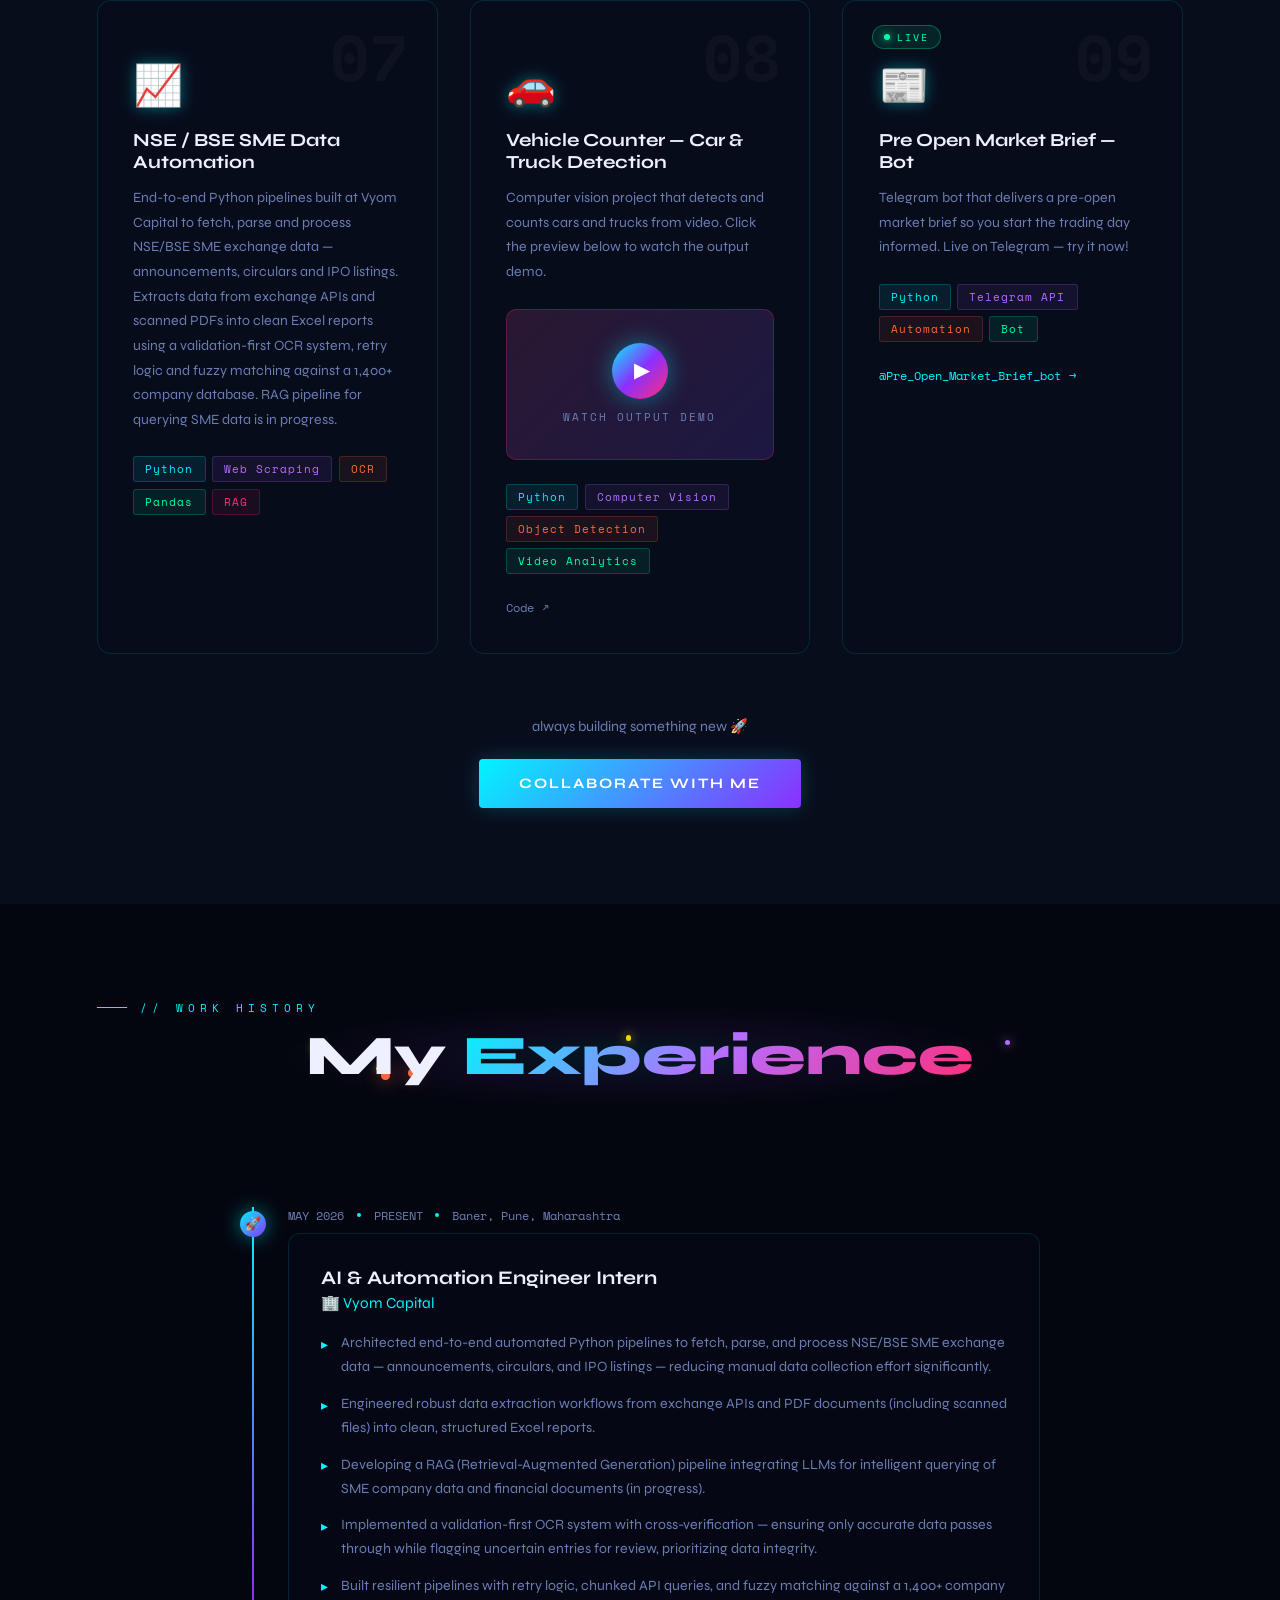
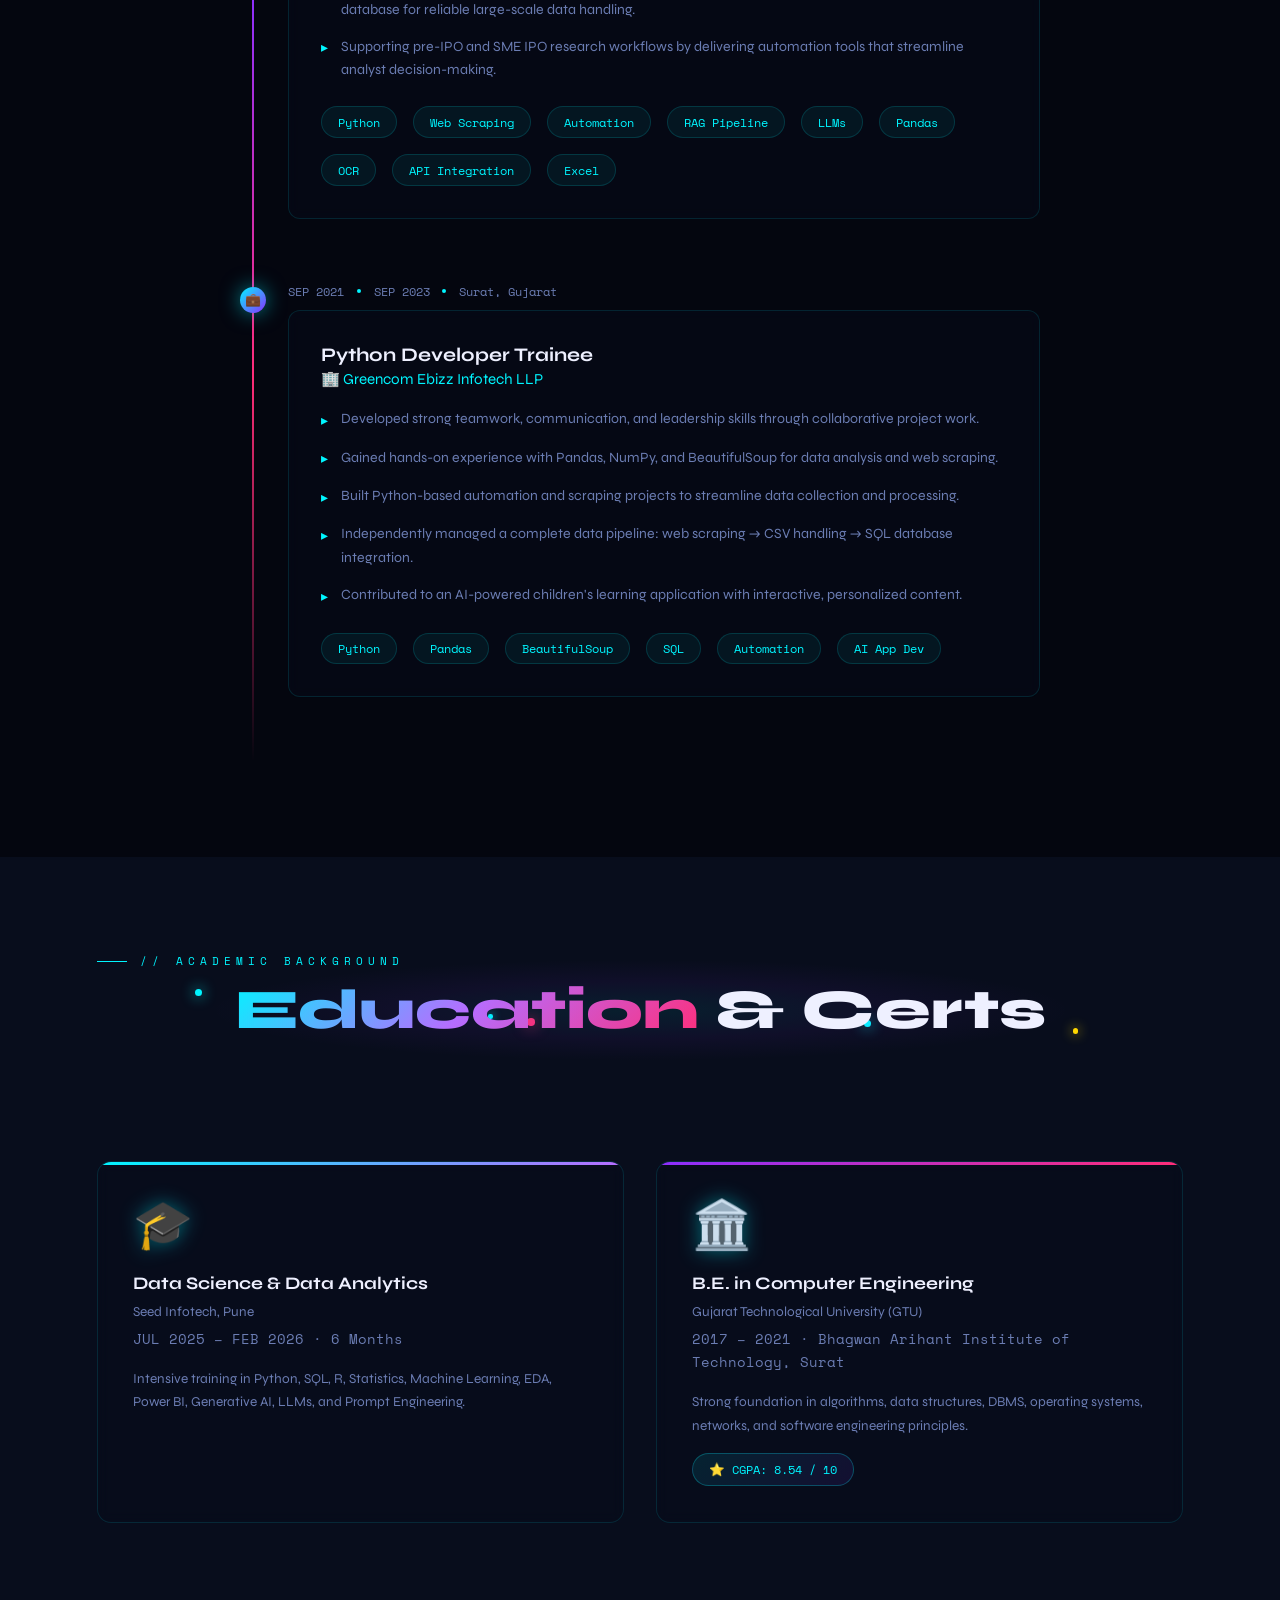
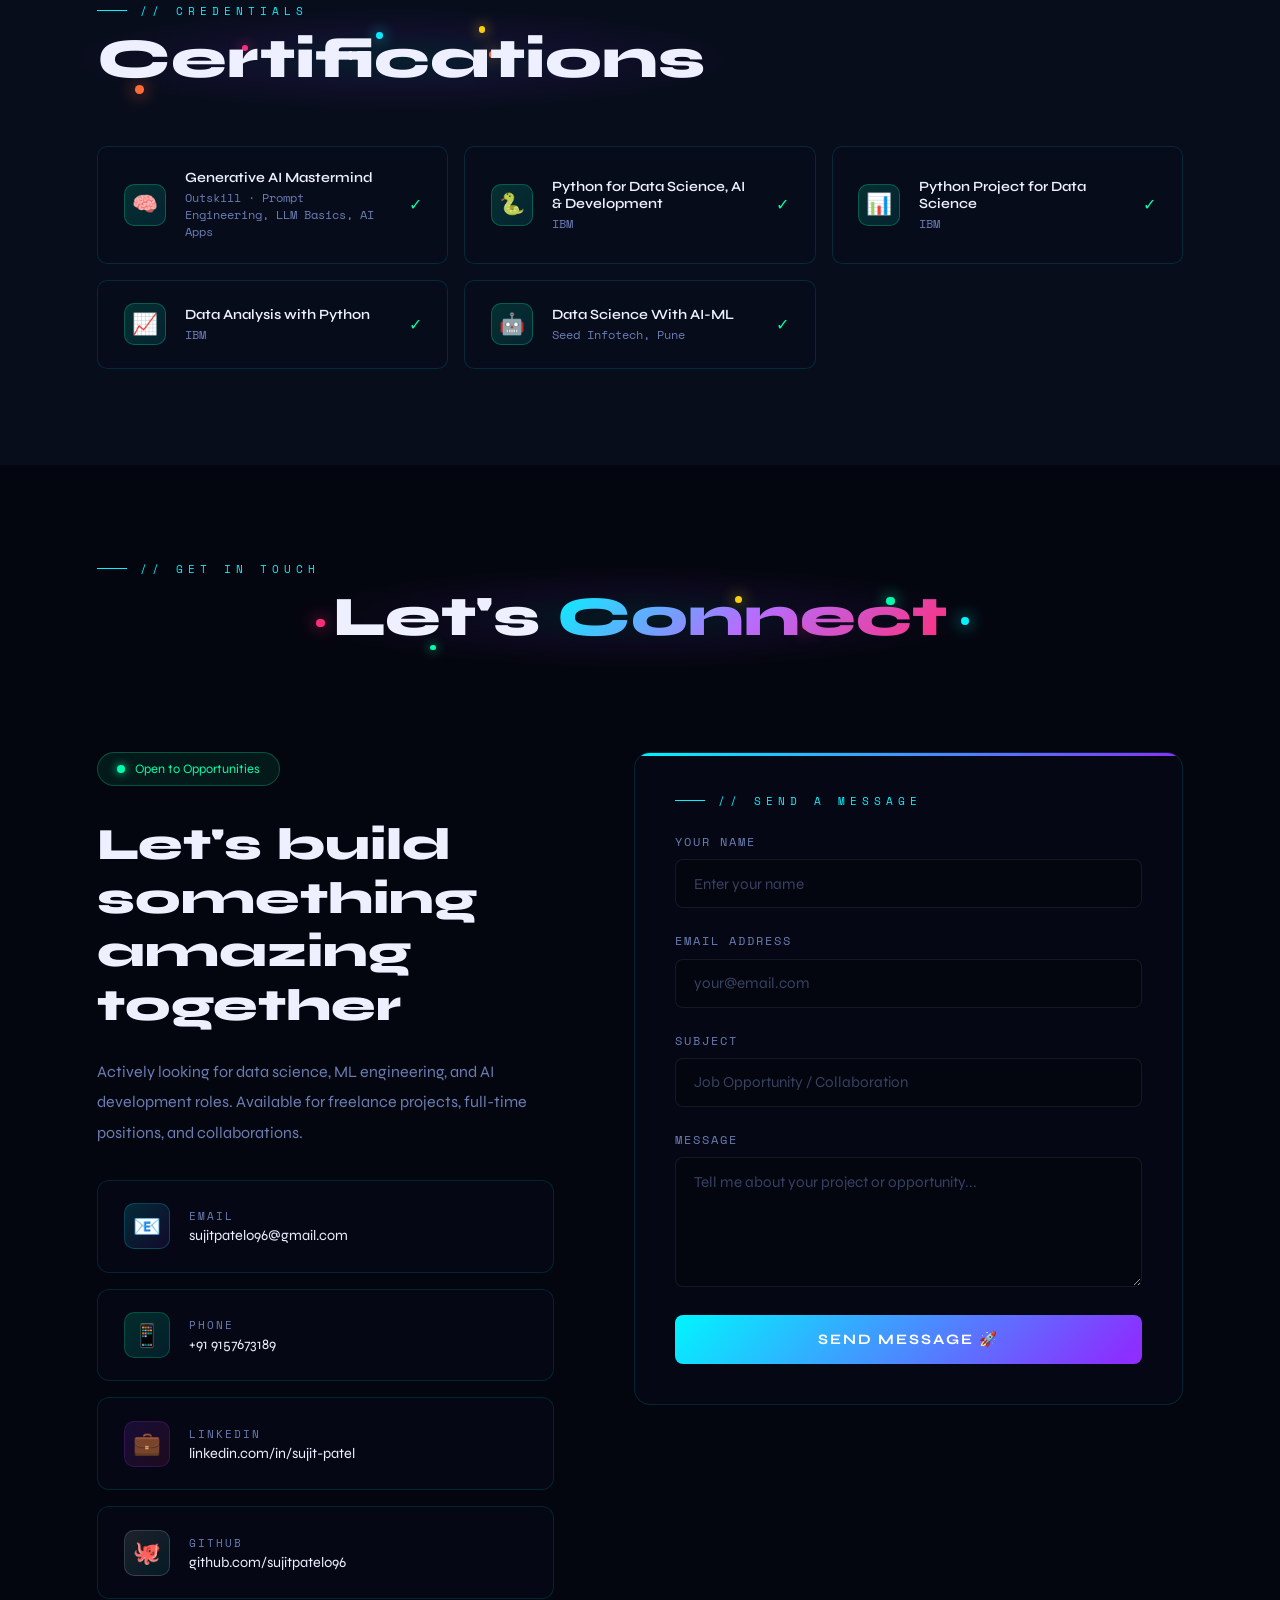
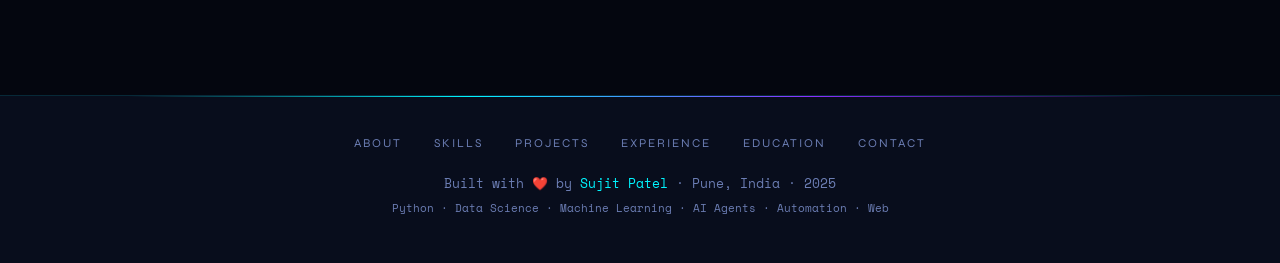
==== commit e3a73ff9: "update remove tag" ====
--- a/index.html
+++ b/index.html
@@ -467,7 +467,7 @@
 
       <div class="project-card reveal" data-glow="violet"><div class="project-num">06</div><span class="live-badge">Live</span><span class="project-emoji" style="margin-top:1.6rem;">📋</span><h3>Krupalu Creation — Business Dashboard</h3><p>Full-fledged business management dashboard built with Flask & SQLite — order, delivery & payment tracking, PDF challan generation, Excel backup, and Chart.js analytics, with a collapsible sidebar and draggable widgets.</p><div class="project-tags"><span class="tag tag-cyan">Python</span><span class="tag tag-violet">Flask</span><span class="tag tag-orange">SQLite</span><span class="tag tag-green">Chart.js</span></div><div class="project-links-row"><a href="https://krupalu-dashboard.onrender.com" target="_blank" rel="noopener" class="project-link">Live Demo</a><a href="https://github.com/sujitpatel096/krupalu-dashboard" target="_blank" rel="noopener" class="project-link-code">Code</a></div></div>
 
-      <div class="project-card reveal" data-glow="cyan"><div class="project-num">07</div><span class="featured-badge">Internship Project</span><span class="project-emoji" style="margin-top:1.6rem;">📈</span><h3>NSE / BSE SME Data Automation</h3><p>End-to-end Python pipelines built at Vyom Capital to fetch, parse and process NSE/BSE SME exchange data — announcements, circulars and IPO listings. Extracts data from exchange APIs and scanned PDFs into clean Excel reports using a validation-first OCR system, retry logic and fuzzy matching against a 1,400+ company database. RAG pipeline for querying SME data is in progress.</p><div class="project-tags"><span class="tag tag-cyan">Python</span><span class="tag tag-violet">Web Scraping</span><span class="tag tag-orange">OCR</span><span class="tag tag-green">Pandas</span><span class="tag tag-pink">RAG</span></div></div>
+      <div class="project-card reveal" data-glow="cyan"><div class="project-num">07</div><span class="project-emoji" style="margin-top:1.6rem;">📈</span><h3>NSE / BSE SME Data Automation</h3><p>End-to-end Python pipelines built at Vyom Capital to fetch, parse and process NSE/BSE SME exchange data — announcements, circulars and IPO listings. Extracts data from exchange APIs and scanned PDFs into clean Excel reports using a validation-first OCR system, retry logic and fuzzy matching against a 1,400+ company database. RAG pipeline for querying SME data is in progress.</p><div class="project-tags"><span class="tag tag-cyan">Python</span><span class="tag tag-violet">Web Scraping</span><span class="tag tag-orange">OCR</span><span class="tag tag-green">Pandas</span><span class="tag tag-pink">RAG</span></div></div>
 
       <div class="project-card reveal" data-glow="pink"><div class="project-num">08</div><span class="project-emoji" style="margin-top:1.6rem;">🚗</span><h3>Vehicle Counter — Car &amp; Truck Detection</h3><p>Computer vision project that detects and counts cars and trucks from video. Click the preview below to watch the output demo.</p><div class="video-thumb" onclick="openVideo('certificates/vehicle-counter-demo.mp4','Vehicle Counter — Output Demo')" role="button" tabindex="0" aria-label="Play output demo video"><span class="video-play">▶</span><span class="video-thumb-text">Watch Output Demo</span></div><div class="project-tags"><span class="tag tag-cyan">Python</span><span class="tag tag-violet">Computer Vision</span><span class="tag tag-orange">Object Detection</span><span class="tag tag-green">Video Analytics</span></div><div class="project-links-row"><a href="https://github.com/sujitpatel096/vehicle-counter" target="_blank" rel="noopener" class="project-link-code">Code</a></div></div>
 
